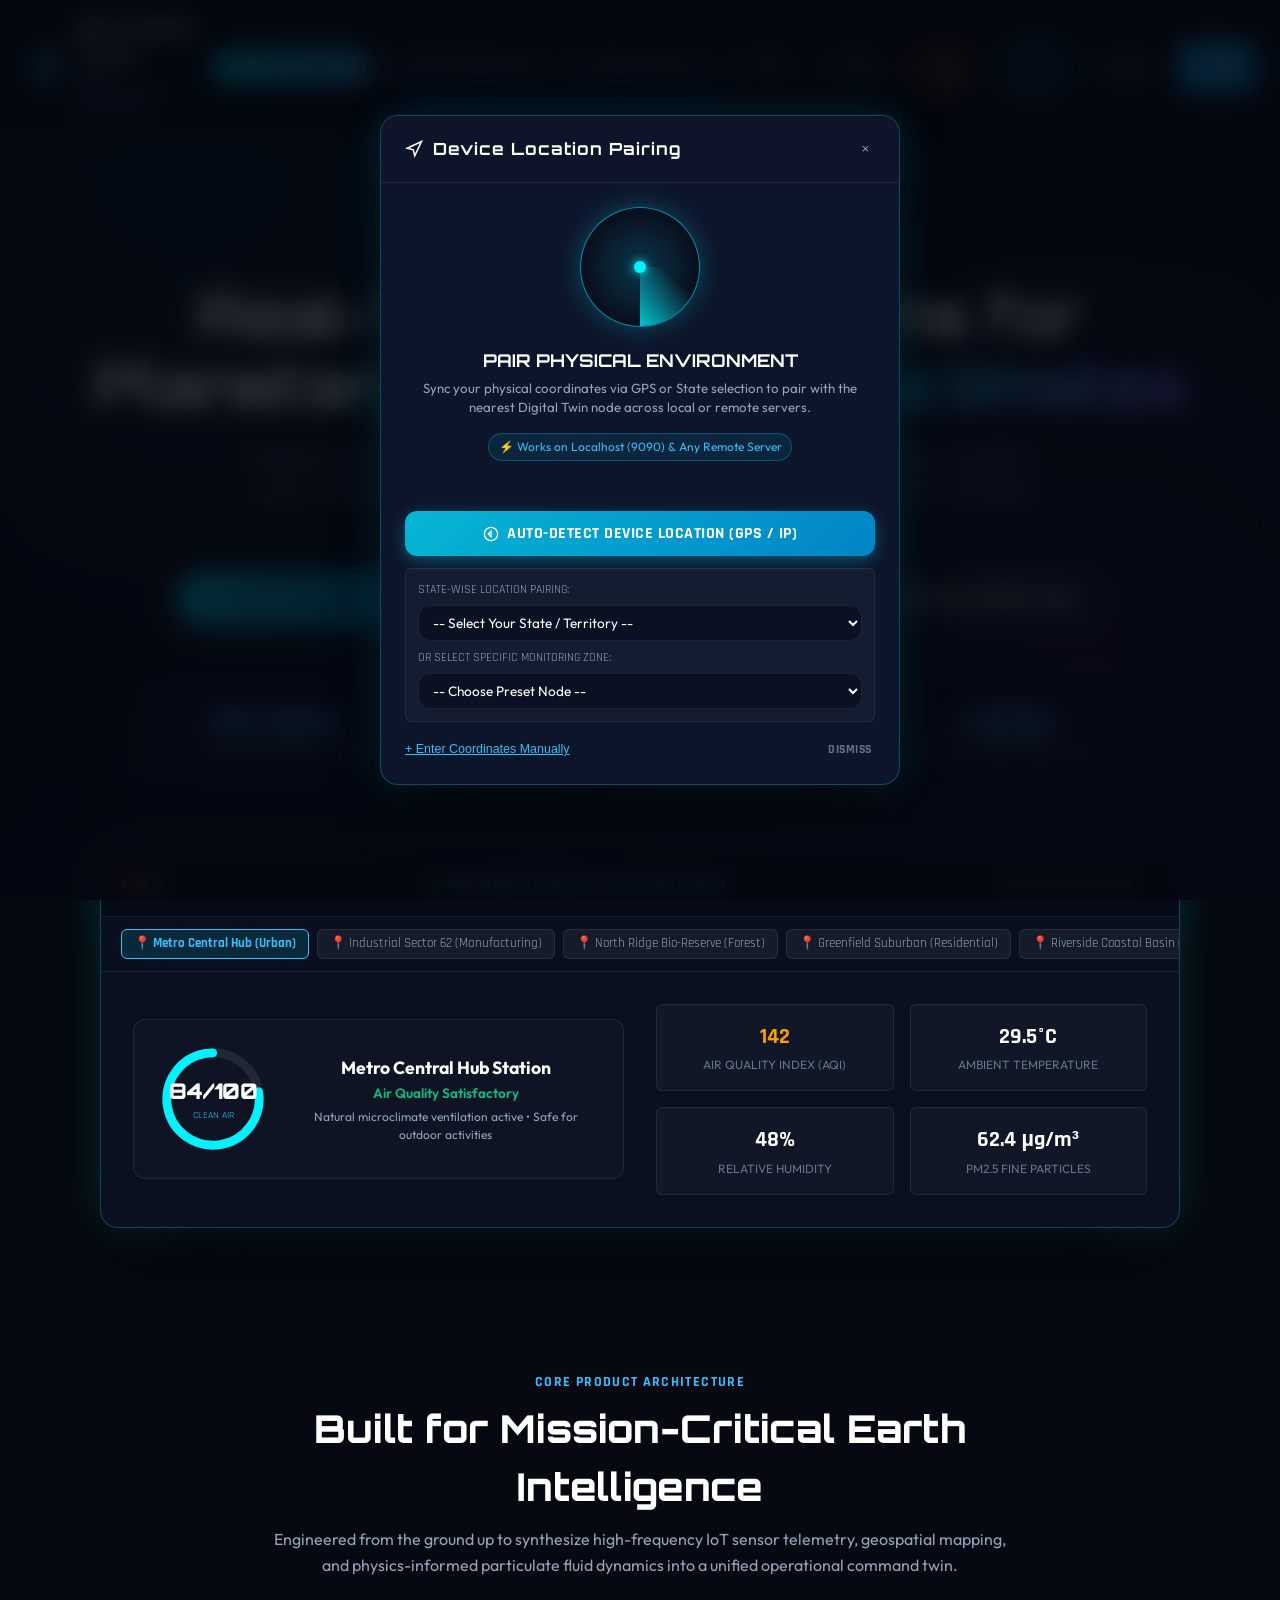
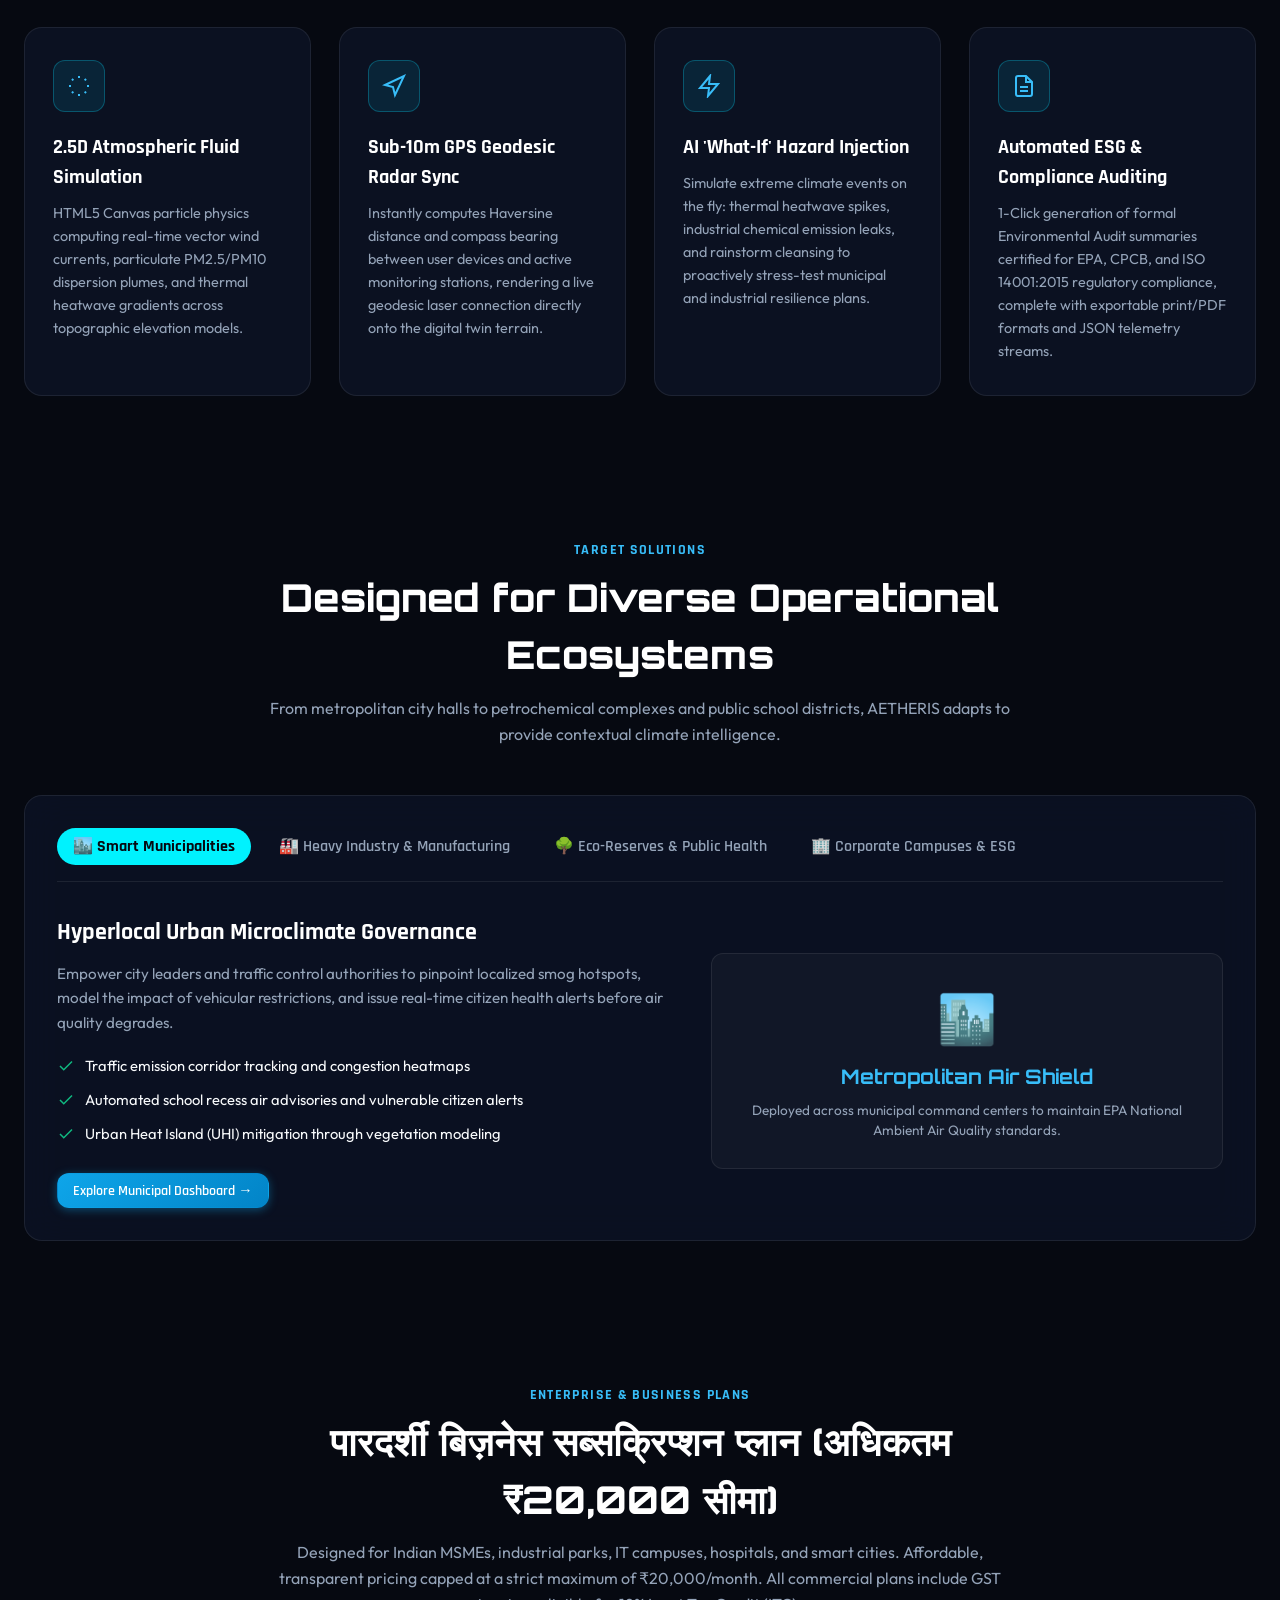
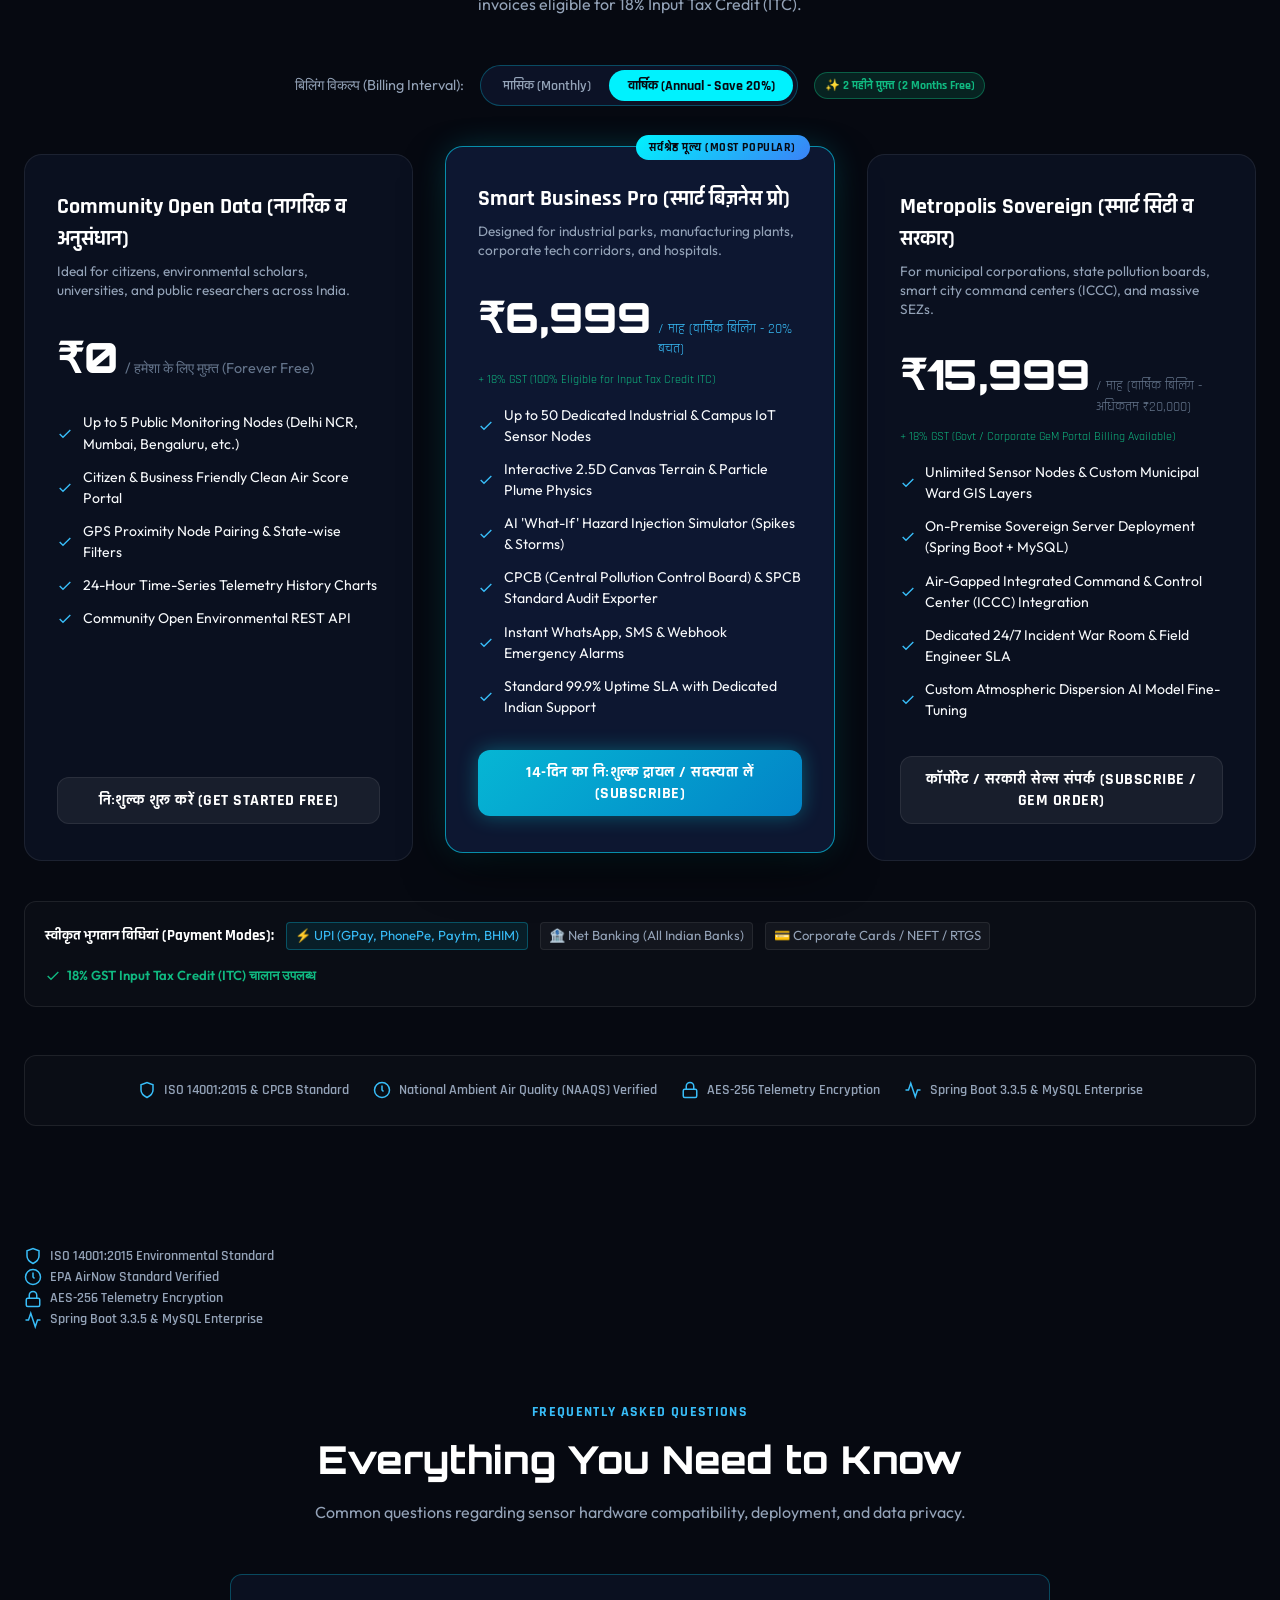
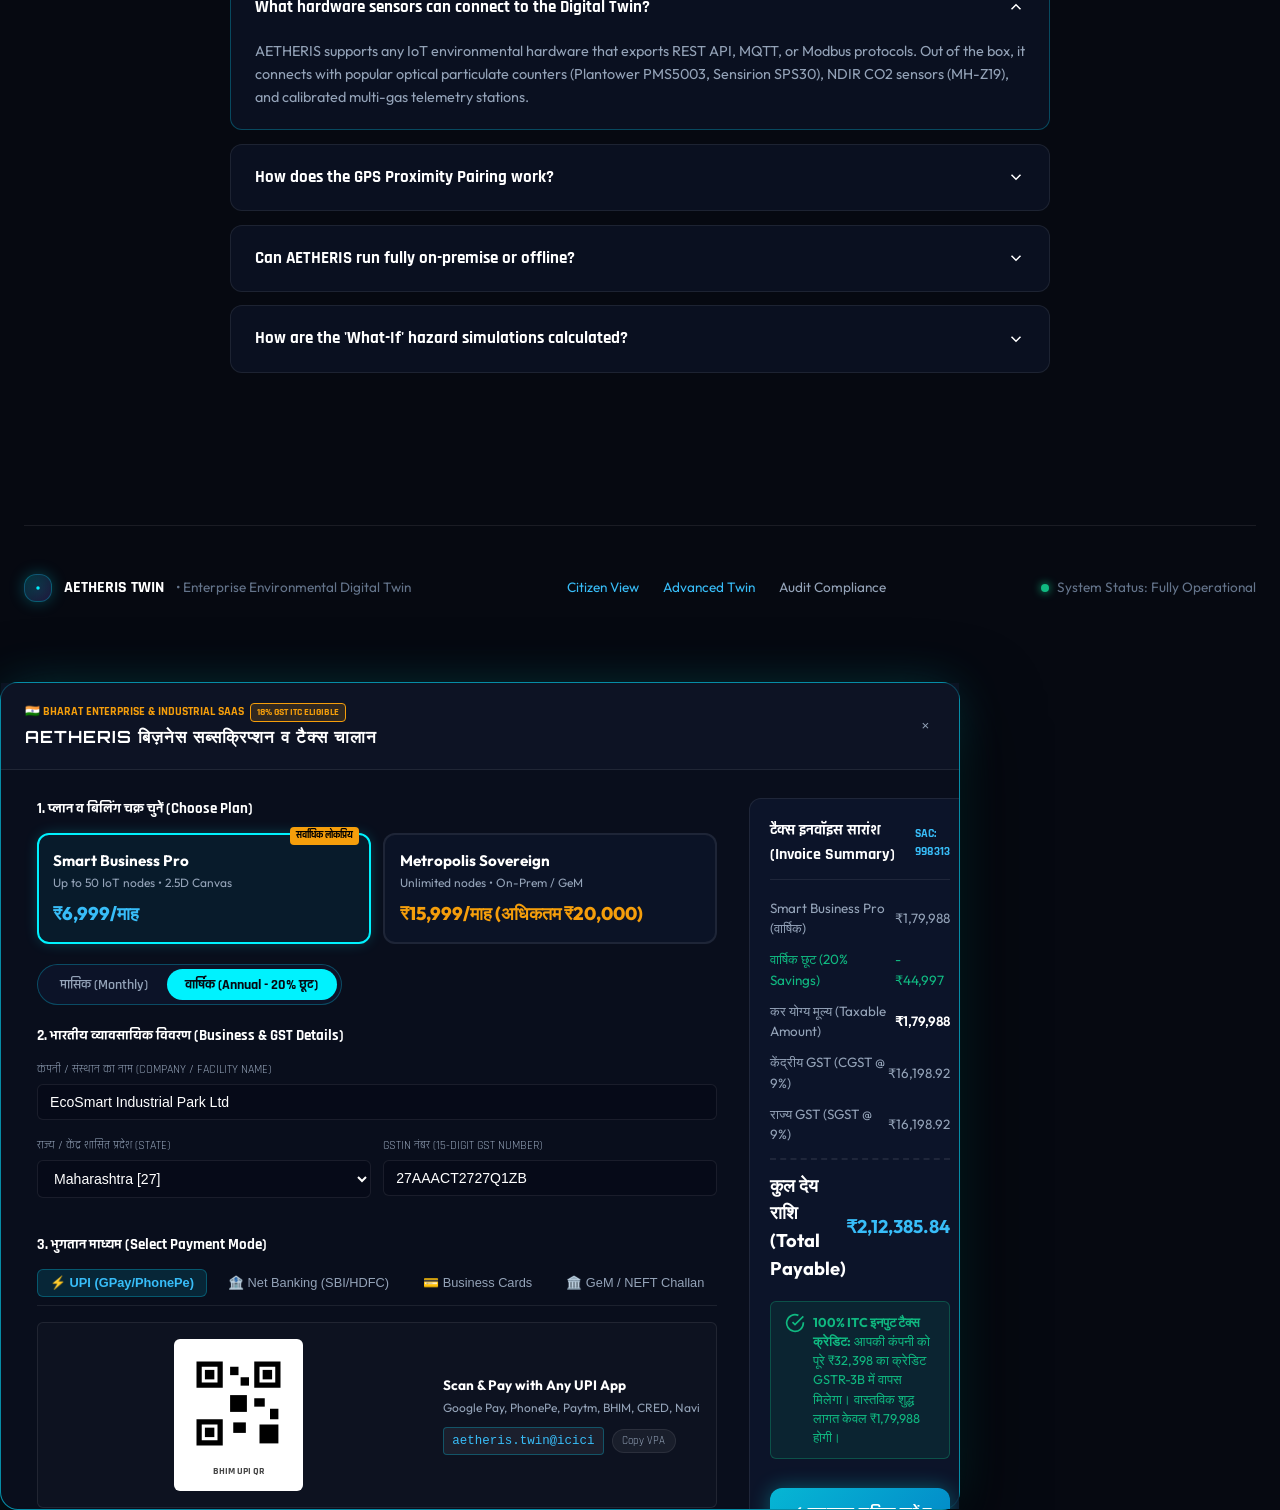
==== backend/src/main/resources/static/index.html @ 17997ce3 "Added Garv's project contributions" ====
<!DOCTYPE html>
<html lang="en">
<head>
  <meta charset="UTF-8">
  <meta name="viewport" content="width=device-width, initial-scale=1.0">
  <title>AETHERIS - Enterprise Digital Twin & Environmental Intelligence Platform</title>
  <meta name="description" content="Next-generation SaaS Digital Environment Twin System: Real-time 2.5D atmospheric simulation, citizen-friendly health intelligence, GPS IoT pairing, and ESG compliance.">
  
  <!-- CSS Stylesheet -->
  <link rel="stylesheet" href="css/style.css">
  
  <!-- Favicon / Vector Icon -->
  <link rel="icon" type="image/svg+xml" href="data:image/svg+xml,<svg xmlns='http://www.w3.org/2000/svg' viewBox='0 0 24 24' fill='%2300f2fe'><circle cx='12' cy='12' r='9'/></svg>">
</head>
<body>

  <!-- ==========================================================
       TOP APP HEADER & UNIVERSAL PRODUCT NAVIGATION BAR
       ========================================================== -->
  <header class="app-header">
    <div class="brand-section">
      <div class="brand-logo-ring">
        <svg viewBox="0 0 24 24">
          <circle cx="12" cy="12" r="3"></circle>
          <path d="M19.07 4.93a10 10 0 0 1 0 14.14M4.93 4.93a10 10 0 0 0 0 14.14"></path>
          <path d="M15.54 8.46a5 5 0 0 1 0 7.08M8.46 8.46a5 5 0 0 0 0 7.08"></path>
        </svg>
      </div>
      <div class="brand-title">
        AETHERIS TWIN
        <span class="sub">EARTH INTELLIGENCE PLATFORM</span>
      </div>
    </div>

    <!-- Product View Switcher Navigation Bar -->
    <nav class="view-switcher-bar" id="viewSwitcherNav">
      <button class="view-switcher-btn active" data-view-target="landing" title="SaaS Product Showcase & Platform Capabilities">
        <svg width="15" height="15" viewBox="0 0 24 24" fill="none" stroke="currentColor" stroke-width="2">
          <circle cx="12" cy="12" r="10"></circle>
          <line x1="2" y1="12" x2="22" y2="12"></line>
          <path d="M12 2a15.3 15.3 0 0 1 4 10 15.3 15.3 0 0 1-4 10 15.3 15.3 0 0 1-4-10 15.3 15.3 0 0 1 4-10z"></path>
        </svg>
        <span>Product Showcase</span>
      </button>

      <button class="view-switcher-btn" data-view-target="citizen" title="Streamlined Citizen & Business Friendly Dashboard">
        <svg width="15" height="15" viewBox="0 0 24 24" fill="none" stroke="currentColor" stroke-width="2">
          <path d="M11 20A7 7 0 0 1 9.8 6.1C15.5 5 17 4.48 19 2c1 2 2 4.18 2 8 0 5.5-4.78 10-10 10Z"></path>
          <path d="M2 21c0-3 1.85-5.36 5.08-6C9.5 14.52 12 13 13 12"></path>
        </svg>
        <span>Citizen & Business View</span>
      </button>

      <button class="view-switcher-btn" data-view-target="advanced" title="Advanced 2.5D Digital Twin Physics Simulation Core">
        <svg width="15" height="15" viewBox="0 0 24 24" fill="none" stroke="currentColor" stroke-width="2">
          <polygon points="13 2 3 14 12 14 11 22 21 10 12 10 13 2"></polygon>
        </svg>
        <span>Advanced Twin Core</span>
      </button>
    </nav>

    <!-- Header Actions (Tour, Report, Location Pairing, Server & Auth) -->
    <div class="header-actions">
      <!-- Guided Tour Button -->
      <button class="server-status-pill" id="btnHeaderTour" title="Take an interactive guided walkthrough of the product">
        <svg width="14" height="14" viewBox="0 0 24 24" fill="none" stroke="currentColor" stroke-width="2">
          <circle cx="12" cy="12" r="10"></circle>
          <polygon points="16.24 7.76 14.12 14.12 7.76 16.24 9.88 9.88 16.24 7.76"></polygon>
        </svg>
        <span>Guided Tour</span>
      </button>

      <!-- Executive Audit Report Generator Button -->
      <button class="server-status-pill" id="btnHeaderReport" title="Generate Executive Environmental Summary Audit Report (Print / PDF)">
        <svg width="14" height="14" viewBox="0 0 24 24" fill="none" stroke="currentColor" stroke-width="2">
          <path d="M14 2H6a2 2 0 0 0-2 2v16a2 2 0 0 0 2 2h12a2 2 0 0 0 2-2V8z"></path>
          <polyline points="14 2 14 8 20 8"></polyline>
          <line x1="16" y1="13" x2="8" y2="13"></line>
          <line x1="16" y1="17" x2="8" y2="17"></line>
          <polyline points="10 9 9 9 8 9"></polyline>
        </svg>
        <span>Export Audit</span>
      </button>

      <!-- Indian Business Subscription Button -->
      <button class="server-status-pill" id="btnHeaderSubscription" title="बिज़नेस सब्सक्रिप्शन प्लान व GST चालान (INR Pricing & Plans)" style="border-color:rgba(245,158,11,0.5); color:#fef08a; background:rgba(245,158,11,0.1);">
        <svg width="14" height="14" viewBox="0 0 24 24" fill="none" stroke="currentColor" stroke-width="2">
          <path d="M12 2v20M17 5H9.5a3.5 3.5 0 0 0 0 7h5a3.5 3.5 0 0 1 0 7H6"></path>
        </svg>
        <span>₹ बिज़नेस प्लान्स</span>
      </button>

      <!-- Location Pairing Badge -->
      <div class="location-badge" id="locationBadge" title="Click to open Location Pairing Radar">
        <svg width="14" height="14" viewBox="0 0 24 24" fill="none" stroke="currentColor" stroke-width="2">
          <polygon points="3 11 22 2 13 21 11 13 3 11"></polygon>
        </svg>
        <span id="headerLocationLabel">Pair Location (GPS)</span>
      </div>

      <!-- Server Connection Tag -->
      <div class="server-status-pill" id="btnServerConfig" title="Backend Server: Spring Boot REST API / Dynamic Simulation">
        <span class="pulse-indicator"></span>
        <span id="headerServerLabel">Local (9090)</span>
      </div>

      <!-- User Profile Display Badge -->
      <div id="headerUserDisplay" style="display:none;"></div>

      <!-- Auth Sign In / Logout Button -->
      <button class="btn-header primary" id="btnHeaderAuth">
        <svg width="14" height="14" viewBox="0 0 24 24" fill="none" stroke="currentColor" stroke-width="2">
          <path d="M20 21v-2a4 4 0 0 0-4-4H8a4 4 0 0 0-4 4v2"></path>
          <circle cx="12" cy="7" r="4"></circle>
        </svg>
        <span>Sign In</span>
      </button>
    </div>
  </header>


  <!-- ==========================================================
       VIEW 1: SAAS PRODUCT SHOWCASE & LANDING PAGE
       ========================================================== -->
  <section class="landing-page-container" id="viewProductLanding">
    
    <!-- Hero Section -->
    <div class="hero-section">
      <div class="hero-badge">
        <span class="pulse-indicator"></span>
        <span>AETHERIS 3.0 • NEXT-GEN EARTH INTELLIGENCE PLATFORM</span>
      </div>

      <h1 class="hero-title">
        Real-Time Digital Twins for <br>
        <span class="gradient-text">Planetary & Urban Microclimates</span>
      </h1>

      <p class="hero-subtitle">
        Bridge physical IoT sensor telemetry with a high-fidelity 2.5D atmospheric fluid simulation engine. 
        Empower municipal authorities, industrial operators, and citizens with actionable predictive climate intelligence.
      </p>

      <!-- Dual Call To Actions -->
      <div class="hero-cta-group">
        <button class="btn-hero primary" id="btnHeroLaunchTwin">
          <svg width="18" height="18" viewBox="0 0 24 24" fill="none" stroke="currentColor" stroke-width="2.5">
            <polygon points="13 2 3 14 12 14 11 22 21 10 12 10 13 2"></polygon>
          </svg>
          Launch Live Digital Twin
        </button>

        <button class="btn-hero secondary" id="btnHeroLaunchCitizen">
          <svg width="18" height="18" viewBox="0 0 24 24" fill="none" stroke="currentColor" stroke-width="2.5">
            <path d="M11 20A7 7 0 0 1 9.8 6.1C15.5 5 17 4.48 19 2c1 2 2 4.18 2 8 0 5.5-4.78 10-10 10Z"></path>
            <path d="M2 21c0-3 1.85-5.36 5.08-6C9.5 14.52 12 13 13 12"></path>
          </svg>
          Open Citizen-Friendly Portal
        </button>

        <button class="btn-hero outline" id="btnHeroTour">
          <svg width="18" height="18" viewBox="0 0 24 24" fill="none" stroke="currentColor" stroke-width="2">
            <circle cx="12" cy="12" r="10"></circle>
            <polygon points="16.24 7.76 14.12 14.12 7.76 16.24 9.88 9.88 16.24 7.76"></polygon>
          </svg>
          Interactive Product Walkthrough
        </button>
      </div>

      <!-- Trust Metrics Ribbon -->
      <div class="hero-metrics-ribbon">
        <div class="ribbon-item">
          <div class="ribbon-val">99.98%</div>
          <div class="ribbon-lbl">Sensor Telemetry Precision</div>
        </div>
        <div class="ribbon-item">
          <div class="ribbon-val">&lt; 10m</div>
          <div class="ribbon-lbl">Geospatial Proximity Sync</div>
        </div>
        <div class="ribbon-item">
          <div class="ribbon-val">500+</div>
          <div class="ribbon-lbl">Active Digital Twin Nodes</div>
        </div>
        <div class="ribbon-item">
          <div class="ribbon-val">&lt; 0.5s</div>
          <div class="ribbon-lbl">Dynamic Hazard Simulation</div>
        </div>
      </div>

      <!-- Interactive Mini-Twin Preview Sandbox -->
      <div class="hero-preview-wrapper">
        <div class="preview-bar-top">
          <div class="preview-dots-group">
            <span class="preview-dot-pill" style="background:#ef4444;"></span>
            <span class="preview-dot-pill" style="background:#f59e0b;"></span>
            <span class="preview-dot-pill" style="background:#10b981;"></span>
          </div>
          <div style="font-family:var(--font-tech); font-weight:700; font-size:0.85rem; color:var(--cyan-bright); display:flex; align-items:center; gap:0.5rem;">
            <span class="pulse-indicator"></span>
            LIVE TELEMETRY PREVIEW • ACTIVE TWIN STREAM
          </div>
          <button class="btn-full" onclick="window.TwinApp.productSuite.applyView('advanced', true)" style="background:transparent; border:none; color:var(--text-muted); font-size:0.75rem; cursor:pointer; width:auto;">
            View Full 2.5D Canvas →
          </button>
        </div>

        <!-- Node Switcher Bar inside Preview -->
        <div class="preview-nodes-bar">
          <button class="preview-node-btn active" data-station-id="NODE-METRO-01">📍 Metro Central Hub (Urban)</button>
          <button class="preview-node-btn" data-station-id="NODE-INDUS-02">📍 Industrial Sector 62 (Manufacturing)</button>
          <button class="preview-node-btn" data-station-id="NODE-FOREST-03">📍 North Ridge Bio-Reserve (Forest)</button>
          <button class="preview-node-btn" data-station-id="NODE-VALLEY-04">📍 Greenfield Suburban (Residential)</button>
          <button class="preview-node-btn" data-station-id="NODE-COAST-05">📍 Riverside Coastal Basin (Wetlands)</button>
        </div>

        <!-- Preview Body -->
        <div class="preview-body-grid">
          <div class="preview-left-dial">
            <div class="preview-circle-wrap">
              <svg width="110" height="110" viewBox="0 0 100 100">
                <circle cx="50" cy="50" r="42" stroke="rgba(255,255,255,0.08)" stroke-width="8" fill="none"/>
                <circle cx="50" cy="50" r="42" stroke="var(--cyan-primary)" stroke-width="8" stroke-dasharray="264" stroke-dashoffset="60" stroke-linecap="round" fill="none"/>
              </svg>
              <div class="preview-score-inner">
                <span style="font-family:var(--font-display); font-size:1.35rem; font-weight:900; color:#fff;" id="previewCleanScore">84/100</span>
                <span style="font-size:0.65rem; color:var(--cyan-bright); font-family:var(--font-tech); text-transform:uppercase;">CLEAN AIR</span>
              </div>
            </div>
            <div>
              <div style="font-size:1.1rem; font-weight:700; color:#fff;" id="previewStationName">Metro Central Hub Station</div>
              <div style="font-size:0.85rem; color:var(--emerald); font-weight:600; margin-top:2px;" id="previewStationStatus">Air Quality Satisfactory</div>
              <div style="font-size:0.75rem; color:var(--text-muted); margin-top:4px;">Natural microclimate ventilation active • Safe for outdoor activities</div>
            </div>
          </div>

          <div class="preview-stats-grid">
            <div class="preview-stat-card">
              <div class="preview-stat-val" id="previewStationAqi" style="color:var(--amber);">142</div>
              <div class="preview-stat-lbl">Air Quality Index (AQI)</div>
            </div>
            <div class="preview-stat-card">
              <div class="preview-stat-val" id="previewStationTemp">29.5°C</div>
              <div class="preview-stat-lbl">Ambient Temperature</div>
            </div>
            <div class="preview-stat-card">
              <div class="preview-stat-val" id="previewStationHum">48%</div>
              <div class="preview-stat-lbl">Relative Humidity</div>
            </div>
            <div class="preview-stat-card">
              <div class="preview-stat-val" id="previewStationPm">62.4 µg/m³</div>
              <div class="preview-stat-lbl">PM2.5 Fine Particles</div>
            </div>
          </div>
        </div>
      </div>
    </div>

    <!-- Feature Pillars Section -->
    <div class="section-wrapper">
      <div class="section-header">
        <span class="section-tag">Core Product Architecture</span>
        <h2 class="section-title">Built for Mission-Critical Earth Intelligence</h2>
        <p class="section-subtitle">
          Engineered from the ground up to synthesize high-frequency IoT sensor telemetry, geospatial mapping, 
          and physics-informed particulate fluid dynamics into a unified operational command twin.
        </p>
      </div>

      <div class="features-grid">
        <div class="feature-card">
          <div class="feature-icon-box">
            <svg width="24" height="24" viewBox="0 0 24 24" fill="none" stroke="currentColor" stroke-width="2">
              <path d="M12 2v2M12 20v2M4.93 4.93l1.41 1.41M17.66 17.66l1.41 1.41M2 12h2M20 12h2M6.34 17.66l-1.41 1.41M19.07 4.93l-1.41 1.41"></path>
            </svg>
          </div>
          <h3 class="feature-card-title">2.5D Atmospheric Fluid Simulation</h3>
          <p class="feature-card-desc">
            HTML5 Canvas particle physics computing real-time vector wind currents, particulate PM2.5/PM10 dispersion plumes, and thermal heatwave gradients across topographic elevation models.
          </p>
        </div>

        <div class="feature-card">
          <div class="feature-icon-box">
            <svg width="24" height="24" viewBox="0 0 24 24" fill="none" stroke="currentColor" stroke-width="2">
              <polygon points="3 11 22 2 13 21 11 13 3 11"></polygon>
            </svg>
          </div>
          <h3 class="feature-card-title">Sub-10m GPS Geodesic Radar Sync</h3>
          <p class="feature-card-desc">
            Instantly computes Haversine distance and compass bearing between user devices and active monitoring stations, rendering a live geodesic laser connection directly onto the digital twin terrain.
          </p>
        </div>

        <div class="feature-card">
          <div class="feature-icon-box">
            <svg width="24" height="24" viewBox="0 0 24 24" fill="none" stroke="currentColor" stroke-width="2">
              <polygon points="13 2 3 14 12 14 11 22 21 10 12 10 13 2"></polygon>
            </svg>
          </div>
          <h3 class="feature-card-title">AI 'What-If' Hazard Injection</h3>
          <p class="feature-card-desc">
            Simulate extreme climate events on the fly: thermal heatwave spikes, industrial chemical emission leaks, and rainstorm cleansing to proactively stress-test municipal and industrial resilience plans.
          </p>
        </div>

        <div class="feature-card">
          <div class="feature-icon-box">
            <svg width="24" height="24" viewBox="0 0 24 24" fill="none" stroke="currentColor" stroke-width="2">
              <path d="M14 2H6a2 2 0 0 0-2 2v16a2 2 0 0 0 2 2h12a2 2 0 0 0 2-2V8z"></path>
              <polyline points="14 2 14 8 20 8"></polyline>
              <line x1="16" y1="13" x2="8" y2="13"></line>
              <line x1="16" y1="17" x2="8" y2="17"></line>
            </svg>
          </div>
          <h3 class="feature-card-title">Automated ESG & Compliance Auditing</h3>
          <p class="feature-card-desc">
            1-Click generation of formal Environmental Audit summaries certified for EPA, CPCB, and ISO 14001:2015 regulatory compliance, complete with exportable print/PDF formats and JSON telemetry streams.
          </p>
        </div>
      </div>
    </div>

    <!-- Industry Use Cases Tabs Section -->
    <div class="section-wrapper">
      <div class="section-header">
        <span class="section-tag">Target Solutions</span>
        <h2 class="section-title">Designed for Diverse Operational Ecosystems</h2>
        <p class="section-subtitle">
          From metropolitan city halls to petrochemical complexes and public school districts, AETHERIS adapts to provide contextual climate intelligence.
        </p>
      </div>

      <div class="use-cases-card">
        <div class="use-case-tabs">
          <button class="use-case-tab active" data-case="municipal">🏙️ Smart Municipalities</button>
          <button class="use-case-tab" data-case="industry">🏭 Heavy Industry & Manufacturing</button>
          <button class="use-case-tab" data-case="health">🌳 Eco-Reserves & Public Health</button>
          <button class="use-case-tab" data-case="realestate">🏢 Corporate Campuses & ESG</button>
        </div>

        <!-- Municipal Content -->
        <div class="use-case-content active" data-case-content="municipal">
          <div>
            <h3 style="font-family:var(--font-tech); font-size:1.5rem; font-weight:700; color:#fff; margin-bottom:0.75rem;">
              Hyperlocal Urban Microclimate Governance
            </h3>
            <p style="color:var(--text-muted); line-height:1.6; font-size:0.95rem;">
              Empower city leaders and traffic control authorities to pinpoint localized smog hotspots, model the impact of vehicular restrictions, and issue real-time citizen health alerts before air quality degrades.
            </p>
            <ul class="use-case-list">
              <li>
                <svg width="18" height="18" viewBox="0 0 24 24" fill="none" stroke-width="2"><polyline points="20 6 9 17 4 12"></polyline></svg>
                Traffic emission corridor tracking and congestion heatmaps
              </li>
              <li>
                <svg width="18" height="18" viewBox="0 0 24 24" fill="none" stroke-width="2"><polyline points="20 6 9 17 4 12"></polyline></svg>
                Automated school recess air advisories and vulnerable citizen alerts
              </li>
              <li>
                <svg width="18" height="18" viewBox="0 0 24 24" fill="none" stroke-width="2"><polyline points="20 6 9 17 4 12"></polyline></svg>
                Urban Heat Island (UHI) mitigation through vegetation modeling
              </li>
            </ul>
            <button class="btn-header primary" onclick="window.TwinApp.productSuite.applyView('citizen', true)">
              Explore Municipal Dashboard →
            </button>
          </div>
          <div style="background:rgba(255,255,255,0.03); border:1px solid var(--border-subtle); border-radius:var(--radius-md); padding:1.75rem; text-align:center;">
            <div style="font-size:3rem; margin-bottom:0.5rem;">🏙️</div>
            <div style="font-family:var(--font-display); font-size:1.25rem; font-weight:700; color:var(--cyan-bright);">Metropolitan Air Shield</div>
            <div style="font-size:0.85rem; color:var(--text-muted); margin-top:0.5rem;">
              Deployed across municipal command centers to maintain EPA National Ambient Air Quality standards.
            </div>
          </div>
        </div>

        <!-- Industry Content -->
        <div class="use-case-content" data-case-content="industry">
          <div>
            <h3 style="font-family:var(--font-tech); font-size:1.5rem; font-weight:700; color:#fff; margin-bottom:0.75rem;">
              Perimeter Emissions & Industrial Scrubbing Automation
            </h3>
            <p style="color:var(--text-muted); line-height:1.6; font-size:0.95rem;">
              Continuous boundary line monitoring for chemical plants, refineries, and manufacturing hubs. Automatically trigger electrostatic scrubbers when particulate or CO2 concentrations exceed permissible limits.
            </p>
            <ul class="use-case-list">
              <li>
                <svg width="18" height="18" viewBox="0 0 24 24" fill="none" stroke-width="2"><polyline points="20 6 9 17 4 12"></polyline></svg>
                Point-source stack and perimeter fence-line gas detection
              </li>
              <li>
                <svg width="18" height="18" viewBox="0 0 24 24" fill="none" stroke-width="2"><polyline points="20 6 9 17 4 12"></polyline></svg>
                Automated ISO 14001 compliance logging with zero manual paper audit
              </li>
              <li>
                <svg width="18" height="18" viewBox="0 0 24 24" fill="none" stroke-width="2"><polyline points="20 6 9 17 4 12"></polyline></svg>
                Instant emergency threshold alarms dispatched via webhooks & SMS
              </li>
            </ul>
            <button class="btn-header primary" onclick="window.TwinApp.productSuite.applyView('advanced', true)">
              Explore Industrial Digital Twin →
            </button>
          </div>
          <div style="background:rgba(255,255,255,0.03); border:1px solid var(--border-subtle); border-radius:var(--radius-md); padding:1.75rem; text-align:center;">
            <div style="font-size:3rem; margin-bottom:0.5rem;">🏭</div>
            <div style="font-family:var(--font-display); font-size:1.25rem; font-weight:700; color:var(--amber);">Industrial Emission Guard</div>
            <div style="font-size:0.85rem; color:var(--text-muted); margin-top:0.5rem;">
              Continuous automated fence-line particulate tracking with predictive plume dispersion.
            </div>
          </div>
        </div>

        <!-- Health / Eco Content -->
        <div class="use-case-content" data-case-content="health">
          <div>
            <h3 style="font-family:var(--font-tech); font-size:1.5rem; font-weight:700; color:#fff; margin-bottom:0.75rem;">
              Botanical Bio-Reserves & Ecological Conservation
            </h3>
            <p style="color:var(--text-muted); line-height:1.6; font-size:0.95rem;">
              Protect biodiversity corridors, sensitive botanical gardens, and nature reserves from industrial particulate drift, localized soil dryness, and wildfire smoke accumulation.
            </p>
            <ul class="use-case-list">
              <li>
                <svg width="18" height="18" viewBox="0 0 24 24" fill="none" stroke-width="2"><polyline points="20 6 9 17 4 12"></polyline></svg>
                Forest canopy microclimate temperature and humidity saturation curves
              </li>
              <li>
                <svg width="18" height="18" viewBox="0 0 24 24" fill="none" stroke-width="2"><polyline points="20 6 9 17 4 12"></polyline></svg>
                Wildfire smoke trajectory modeling and particulate early-warning
              </li>
              <li>
                <svg width="18" height="18" viewBox="0 0 24 24" fill="none" stroke-width="2"><polyline points="20 6 9 17 4 12"></polyline></svg>
                Public visitor comfort and clean air index dissemination
              </li>
            </ul>
            <button class="btn-header primary" onclick="window.TwinApp.productSuite.applyView('citizen', true)">
              View Botanical Reserve Portal →
            </button>
          </div>
          <div style="background:rgba(255,255,255,0.03); border:1px solid var(--border-subtle); border-radius:var(--radius-md); padding:1.75rem; text-align:center;">
            <div style="font-size:3rem; margin-bottom:0.5rem;">🌳</div>
            <div style="font-family:var(--font-display); font-size:1.25rem; font-weight:700; color:var(--emerald);">Bio-Reserve Biosphere</div>
            <div style="font-size:0.85rem; color:var(--text-muted); margin-top:0.5rem;">
              Preserving flora and fauna microclimates through continuous canopy telemetry.
            </div>
          </div>
        </div>

        <!-- Real Estate Content -->
        <div class="use-case-content" data-case-content="realestate">
          <div>
            <h3 style="font-family:var(--font-tech); font-size:1.5rem; font-weight:700; color:#fff; margin-bottom:0.75rem;">
              Smart Corporate Campuses & Real Estate ESG
            </h3>
            <p style="color:var(--text-muted); line-height:1.6; font-size:0.95rem;">
              Synchronize indoor building management systems (BMS) with outdoor ambient conditions. Save up to 23% in HVAC energy consumption with dynamic free-cooling economizer mode.
            </p>
            <ul class="use-case-list">
              <li>
                <svg width="18" height="18" viewBox="0 0 24 24" fill="none" stroke-width="2"><polyline points="20 6 9 17 4 12"></polyline></svg>
                Smart economizer synchronization: open air intake during optimal outdoor periods
              </li>
              <li>
                <svg width="18" height="18" viewBox="0 0 24 24" fill="none" stroke-width="2"><polyline points="20 6 9 17 4 12"></polyline></svg>
                LEED and WELL building standard telemetry verification and tenant displays
              </li>
              <li>
                <svg width="18" height="18" viewBox="0 0 24 24" fill="none" stroke-width="2"><polyline points="20 6 9 17 4 12"></polyline></svg>
                Tenant wellness scoreboards in office lobbies and digital signage
              </li>
            </ul>
            <button class="btn-header primary" onclick="window.TwinApp.productSuite.applyView('citizen', true)">
              Explore Corporate Campus View →
            </button>
          </div>
          <div style="background:rgba(255,255,255,0.03); border:1px solid var(--border-subtle); border-radius:var(--radius-md); padding:1.75rem; text-align:center;">
            <div style="font-size:3rem; margin-bottom:0.5rem;">🏢</div>
            <div style="font-family:var(--font-display); font-size:1.25rem; font-weight:700; color:var(--violet);">Campus Eco-Efficiency</div>
            <div style="font-size:0.85rem; color:var(--text-muted); margin-top:0.5rem;">
              Dynamic HVAC economizer integration and WELL standard environmental compliance.
            </div>
          </div>
        </div>
      </div>
    </div>

    <!-- SaaS Pricing Plans Section (Indian Currency / INR) -->
    <div class="section-wrapper">
      <div class="section-header">
        <span class="section-tag">Enterprise & Business Plans</span>
        <h2 class="section-title">पारदर्शी बिज़नेस सब्सक्रिप्शन प्लान (अधिकतम ₹20,000 सीमा)</h2>
        <p class="section-subtitle">
          Designed for Indian MSMEs, industrial parks, IT campuses, hospitals, and smart cities. 
          Affordable, transparent pricing capped at a strict maximum of ₹20,000/month. All commercial plans include GST invoices eligible for 18% Input Tax Credit (ITC).
        </p>
      </div>

      <!-- Billing Toggle Switch -->
      <div class="billing-toggle-wrapper">
        <span style="font-size:0.9rem; color:var(--text-muted);">बिलिंग विकल्प (Billing Interval):</span>
        <div class="billing-switch">
          <button class="billing-switch-btn" id="btnBillingMonthly">मासिक (Monthly)</button>
          <button class="billing-switch-btn active" id="btnBillingAnnual">वार्षिक (Annual - Save 20%)</button>
        </div>
        <span class="discount-pill">✨ 2 महीने मुफ़्त (2 Months Free)</span>
      </div>

      <div class="pricing-grid">
        <!-- Community Tier -->
        <div class="pricing-card">
          <div class="pricing-tier-name">Community Open Data (नागरिक व अनुसंधान)</div>
          <div class="pricing-tier-desc">Ideal for citizens, environmental scholars, universities, and public researchers across India.</div>
          <div class="pricing-price-box">
            <span class="pricing-price-num">₹0</span>
            <span style="color:var(--text-dim); font-size:0.9rem;">/ हमेशा के लिए मुफ़्त (Forever Free)</span>
          </div>
          <ul class="pricing-features-list">
            <li>
              <svg width="16" height="16" viewBox="0 0 24 24" fill="none" stroke-width="2"><polyline points="20 6 9 17 4 12"></polyline></svg>
              Up to 5 Public Monitoring Nodes (Delhi NCR, Mumbai, Bengaluru, etc.)
            </li>
            <li>
              <svg width="16" height="16" viewBox="0 0 24 24" fill="none" stroke-width="2"><polyline points="20 6 9 17 4 12"></polyline></svg>
              Citizen & Business Friendly Clean Air Score Portal
            </li>
            <li>
              <svg width="16" height="16" viewBox="0 0 24 24" fill="none" stroke-width="2"><polyline points="20 6 9 17 4 12"></polyline></svg>
              GPS Proximity Node Pairing & State-wise Filters
            </li>
            <li>
              <svg width="16" height="16" viewBox="0 0 24 24" fill="none" stroke-width="2"><polyline points="20 6 9 17 4 12"></polyline></svg>
              24-Hour Time-Series Telemetry History Charts
            </li>
            <li>
              <svg width="16" height="16" viewBox="0 0 24 24" fill="none" stroke-width="2"><polyline points="20 6 9 17 4 12"></polyline></svg>
              Community Open Environmental REST API
            </li>
          </ul>
          <button class="btn-full" onclick="window.TwinApp.productSuite.applyView('citizen', true)" style="background:rgba(255,255,255,0.06); border:1px solid var(--border-subtle); color:#fff;">
            निःशुल्क शुरू करें (Get Started Free)
          </button>
        </div>

        <!-- Enterprise Pro (Featured) -->
        <div class="pricing-card featured">
          <span class="pricing-badge-popular">सर्वश्रेष्ठ मूल्य (MOST POPULAR)</span>
          <div class="pricing-tier-name">Smart Business Pro (स्मार्ट बिज़नेस प्रो)</div>
          <div class="pricing-tier-desc">Designed for industrial parks, manufacturing plants, corporate tech corridors, and hospitals.</div>
          <div class="pricing-price-box">
            <span class="pricing-price-num" id="priceProVal">₹6,999</span>
            <span class="price-cycle-label" style="color:var(--cyan-bright); font-size:0.85rem; font-family:var(--font-tech);">/ माह (वार्षिक बिलिंग - 20% बचत)</span>
          </div>
          <div style="font-size:0.75rem; color:var(--emerald); margin-top:-0.8rem; margin-bottom:1rem; font-family:var(--font-tech);">
            + 18% GST (100% Eligible for Input Tax Credit ITC)
          </div>
          <ul class="pricing-features-list">
            <li>
              <svg width="16" height="16" viewBox="0 0 24 24" fill="none" stroke-width="2"><polyline points="20 6 9 17 4 12"></polyline></svg>
              Up to 50 Dedicated Industrial & Campus IoT Sensor Nodes
            </li>
            <li>
              <svg width="16" height="16" viewBox="0 0 24 24" fill="none" stroke-width="2"><polyline points="20 6 9 17 4 12"></polyline></svg>
              Interactive 2.5D Canvas Terrain & Particle Plume Physics
            </li>
            <li>
              <svg width="16" height="16" viewBox="0 0 24 24" fill="none" stroke-width="2"><polyline points="20 6 9 17 4 12"></polyline></svg>
              AI 'What-If' Hazard Injection Simulator (Spikes & Storms)
            </li>
            <li>
              <svg width="16" height="16" viewBox="0 0 24 24" fill="none" stroke-width="2"><polyline points="20 6 9 17 4 12"></polyline></svg>
              CPCB (Central Pollution Control Board) & SPCB Standard Audit Exporter
            </li>
            <li>
              <svg width="16" height="16" viewBox="0 0 24 24" fill="none" stroke-width="2"><polyline points="20 6 9 17 4 12"></polyline></svg>
              Instant WhatsApp, SMS & Webhook Emergency Alarms
            </li>
            <li>
              <svg width="16" height="16" viewBox="0 0 24 24" fill="none" stroke-width="2"><polyline points="20 6 9 17 4 12"></polyline></svg>
              Standard 99.9% Uptime SLA with Dedicated Indian Support
            </li>
          </ul>
          <button class="btn-full primary" id="btnSubscribePro" onclick="window.TwinApp.productSuite.openSubscriptionModal('pro')" style="box-shadow:0 0 20px var(--cyan-glow);">
            14-दिन का निःशुल्क ट्रायल / सदस्यता लें (Subscribe)
          </button>
        </div>

        <!-- Metropolis Sovereign Tier -->
        <div class="pricing-card">
          <div class="pricing-tier-name">Metropolis Sovereign (स्मार्ट सिटी व सरकार)</div>
          <div class="pricing-tier-desc">For municipal corporations, state pollution boards, smart city command centers (ICCC), and massive SEZs.</div>
          <div class="pricing-price-box">
            <span class="pricing-price-num" id="priceEnterpriseVal">₹15,999</span>
            <span class="price-cycle-label" style="color:var(--text-dim); font-size:0.85rem; font-family:var(--font-tech);">/ माह (वार्षिक बिलिंग - अधिकतम ₹20,000)</span>
          </div>
          <div style="font-size:0.75rem; color:var(--emerald); margin-top:-0.8rem; margin-bottom:1rem; font-family:var(--font-tech);">
            + 18% GST (Govt / Corporate GeM Portal Billing Available)
          </div>
          <ul class="pricing-features-list">
            <li>
              <svg width="16" height="16" viewBox="0 0 24 24" fill="none" stroke-width="2"><polyline points="20 6 9 17 4 12"></polyline></svg>
              Unlimited Sensor Nodes & Custom Municipal Ward GIS Layers
            </li>
            <li>
              <svg width="16" height="16" viewBox="0 0 24 24" fill="none" stroke-width="2"><polyline points="20 6 9 17 4 12"></polyline></svg>
              On-Premise Sovereign Server Deployment (Spring Boot + MySQL)
            </li>
            <li>
              <svg width="16" height="16" viewBox="0 0 24 24" fill="none" stroke-width="2"><polyline points="20 6 9 17 4 12"></polyline></svg>
              Air-Gapped Integrated Command & Control Center (ICCC) Integration
            </li>
            <li>
              <svg width="16" height="16" viewBox="0 0 24 24" fill="none" stroke-width="2"><polyline points="20 6 9 17 4 12"></polyline></svg>
              Dedicated 24/7 Incident War Room & Field Engineer SLA
            </li>
            <li>
              <svg width="16" height="16" viewBox="0 0 24 24" fill="none" stroke-width="2"><polyline points="20 6 9 17 4 12"></polyline></svg>
              Custom Atmospheric Dispersion AI Model Fine-Tuning
            </li>
          </ul>
          <button class="btn-full" id="btnSubscribeEnterprise" onclick="window.TwinApp.productSuite.openSubscriptionModal('enterprise')" style="background:rgba(255,255,255,0.06); border:1px solid var(--border-subtle); color:#fff;">
            कॉर्पोरेट / सरकारी सेल्स संपर्क (Subscribe / GeM Order)
          </button>
        </div>
      </div>

      <!-- Indian Payment Methods & GST Compliance Strip -->
      <div style="margin:2.5rem 0 1.5rem 0; padding:1.25rem; background:rgba(255,255,255,0.02); border:1px solid var(--border-subtle); border-radius:var(--radius-md); display:flex; justify-content:space-between; align-items:center; flex-wrap:wrap; gap:1rem;">
        <div style="display:flex; align-items:center; gap:0.75rem;">
          <span style="font-family:var(--font-tech); font-weight:700; color:#fff; font-size:0.95rem;">स्वीकृत भुगतान विधियां (Payment Modes):</span>
          <span style="font-size:0.82rem; color:var(--cyan-bright); background:rgba(6,182,212,0.1); border:1px solid var(--border-glow); padding:0.2rem 0.5rem; border-radius:4px;">⚡ UPI (GPay, PhonePe, Paytm, BHIM)</span>
          <span style="font-size:0.82rem; color:var(--text-muted); background:rgba(255,255,255,0.04); border:1px solid var(--border-subtle); padding:0.2rem 0.5rem; border-radius:4px;">🏦 Net Banking (All Indian Banks)</span>
          <span style="font-size:0.82rem; color:var(--text-muted); background:rgba(255,255,255,0.04); border:1px solid var(--border-subtle); padding:0.2rem 0.5rem; border-radius:4px;">💳 Corporate Cards / NEFT / RTGS</span>
        </div>
        <div style="font-size:0.82rem; color:var(--emerald); display:flex; align-items:center; gap:0.4rem; font-weight:600;">
          <svg width="16" height="16" viewBox="0 0 24 24" fill="none" stroke="currentColor" stroke-width="2"><polyline points="20 6 9 17 4 12"></polyline></svg>
          18% GST Input Tax Credit (ITC) चालान उपलब्ध
        </div>
      </div>

      <!-- Enterprise Compliance & Security Strip -->
      <div class="compliance-strip">
        <div class="compliance-badge-item">
          <svg width="18" height="18" viewBox="0 0 24 24" fill="none" stroke-width="2"><path d="M12 22s8-4 8-10V5l-8-3-8 3v7c0 6 8 10 8 10z"></path></svg>
          <span>ISO 14001:2015 & CPCB Standard</span>
        </div>
        <div class="compliance-badge-item">
          <svg width="18" height="18" viewBox="0 0 24 24" fill="none" stroke-width="2"><circle cx="12" cy="12" r="10"></circle><polyline points="12 6 12 12 14 14"></polyline></svg>
          <span>National Ambient Air Quality (NAAQS) Verified</span>
        </div>
        <div class="compliance-badge-item">
          <svg width="18" height="18" viewBox="0 0 24 24" fill="none" stroke-width="2"><rect x="3" y="11" width="18" height="11" rx="2" ry="2"></rect><path d="M7 11V7a5 5 0 0 1 10 0v4"></path></svg>
          <span>AES-256 Telemetry Encryption</span>
        </div>
        <div class="compliance-badge-item">
          <svg width="18" height="18" viewBox="0 0 24 24" fill="none" stroke-width="2"><polyline points="22 12 18 12 15 21 9 3 6 12 2 12"></polyline></svg>
          <span>Spring Boot 3.3.5 & MySQL Enterprise</span>
        </div>
      </div>
    </div>
        <div class="compliance-badge-item">
          <svg width="18" height="18" viewBox="0 0 24 24" fill="none" stroke-width="2"><path d="M12 22s8-4 8-10V5l-8-3-8 3v7c0 6 8 10 8 10z"></path></svg>
          <span>ISO 14001:2015 Environmental Standard</span>
        </div>
        <div class="compliance-badge-item">
          <svg width="18" height="18" viewBox="0 0 24 24" fill="none" stroke-width="2"><circle cx="12" cy="12" r="10"></circle><polyline points="12 6 12 12 14 14"></polyline></svg>
          <span>EPA AirNow Standard Verified</span>
        </div>
        <div class="compliance-badge-item">
          <svg width="18" height="18" viewBox="0 0 24 24" fill="none" stroke-width="2"><rect x="3" y="11" width="18" height="11" rx="2" ry="2"></rect><path d="M7 11V7a5 5 0 0 1 10 0v4"></path></svg>
          <span>AES-256 Telemetry Encryption</span>
        </div>
        <div class="compliance-badge-item">
          <svg width="18" height="18" viewBox="0 0 24 24" fill="none" stroke-width="2"><polyline points="22 12 18 12 15 21 9 3 6 12 2 12"></polyline></svg>
          <span>Spring Boot 3.3.5 & MySQL Enterprise</span>
        </div>
      </div>
    </div>

    <!-- Product FAQ Section -->
    <div class="section-wrapper">
      <div class="section-header">
        <span class="section-tag">Frequently Asked Questions</span>
        <h2 class="section-title">Everything You Need to Know</h2>
        <p class="section-subtitle">Common questions regarding sensor hardware compatibility, deployment, and data privacy.</p>
      </div>

      <div class="faq-list">
        <div class="faq-item open">
          <div class="faq-question">
            <span>What hardware sensors can connect to the Digital Twin?</span>
            <svg class="faq-icon" width="18" height="18" viewBox="0 0 24 24" fill="none" stroke="currentColor" stroke-width="2"><polyline points="6 9 12 15 18 9"></polyline></svg>
          </div>
          <div class="faq-answer">
            AETHERIS supports any IoT environmental hardware that exports REST API, MQTT, or Modbus protocols. Out of the box, it connects with popular optical particulate counters (Plantower PMS5003, Sensirion SPS30), NDIR CO2 sensors (MH-Z19), and calibrated multi-gas telemetry stations.
          </div>
        </div>

        <div class="faq-item">
          <div class="faq-question">
            <span>How does the GPS Proximity Pairing work?</span>
            <svg class="faq-icon" width="18" height="18" viewBox="0 0 24 24" fill="none" stroke="currentColor" stroke-width="2"><polyline points="6 9 12 15 18 9"></polyline></svg>
          </div>
          <div class="faq-answer">
            When you allow location permission, the system takes your device coordinates and computes high-precision Haversine geodesic distance and azimuth bearing to every twin station in real time. It pairs you with the closest node and visualizes a laser vector link on the 2.5D radar canvas.
          </div>
        </div>

        <div class="faq-item">
          <div class="faq-question">
            <span>Can AETHERIS run fully on-premise or offline?</span>
            <svg class="faq-icon" width="18" height="18" viewBox="0 0 24 24" fill="none" stroke="currentColor" stroke-width="2"><polyline points="6 9 12 15 18 9"></polyline></svg>
          </div>
          <div class="faq-answer">
            Yes. The backend runs on Java Spring Boot and MySQL (with seamless fallback to embedded H2 if database credentials are not configured). The frontend is completely standalone HTML5/Vanilla JS, allowing deployment in completely air-gapped municipal command rooms.
          </div>
        </div>

        <div class="faq-item">
          <div class="faq-question">
            <span>How are the 'What-If' hazard simulations calculated?</span>
            <svg class="faq-icon" width="18" height="18" viewBox="0 0 24 24" fill="none" stroke="currentColor" stroke-width="2"><polyline points="6 9 12 15 18 9"></polyline></svg>
          </div>
          <div class="faq-answer">
            Our atmospheric simulation applies Gaussian plume dispersion physics modulated by live wind speed, elevation variance, and thermal buoyancy. Injected scenarios like heatwave spikes or industrial emissions simulate cascading effects across neighboring nodes.
          </div>
        </div>
      </div>
    </div>

    <!-- Landing Page Modern Footer -->
    <footer class="landing-footer">
      <div style="display:flex; align-items:center; gap:0.75rem;">
        <div class="brand-logo-ring" style="width:28px; height:28px;">
          <svg viewBox="0 0 24 24" style="width:14px; height:14px;"><circle cx="12" cy="12" r="3"></circle></svg>
        </div>
        <span style="font-family:var(--font-tech); font-weight:700; color:#fff; font-size:1rem;">AETHERIS TWIN</span>
        <span>• Enterprise Environmental Digital Twin</span>
      </div>

      <div style="display:flex; gap:1.5rem; font-size:0.85rem;">
        <a href="#viewSwitcherNav" onclick="window.TwinApp.productSuite.applyView('citizen', true)" style="color:var(--cyan-bright); text-decoration:none;">Citizen View</a>
        <a href="#viewSwitcherNav" onclick="window.TwinApp.productSuite.applyView('advanced', true)" style="color:var(--cyan-bright); text-decoration:none;">Advanced Twin</a>
        <a href="#btnHeaderReport" onclick="window.TwinApp.productSuite.openExecutiveReport()" style="color:var(--text-muted); text-decoration:none;">Audit Compliance</a>
      </div>

      <div style="display:flex; align-items:center; gap:0.5rem;">
        <span class="pulse-indicator"></span>
        <span>System Status: Fully Operational</span>
      </div>
    </footer>
  </section>


  <!-- ==========================================================
       VIEW 2: STREAMLINED CITIZEN & BUSINESS FRIENDLY DASHBOARD
       ========================================================== -->
  <section class="citizen-viewport" id="viewCitizenDashboard">
    
    <!-- Top Environmental Health Verdict Banner -->
    <div class="citizen-verdict-card verdict-good" id="citizenVerdictBanner">
      <div class="citizen-top-meta-row">
        <div class="citizen-city-heading">
          <span class="pulse-indicator"></span>
          <span id="citizenActiveStationName">Metro Central Hub Station</span>
          <span class="station-zone-pill" id="citizenActiveZone">URBAN CORE</span>
        </div>
        <div style="display:flex; align-items:center; gap:1rem;">
          <button id="citizenTempUnitToggle" style="background:rgba(255,255,255,0.06); border:1px solid var(--border-subtle); color:var(--cyan-bright); font-family:var(--font-tech); font-weight:bold; padding:0.25rem 0.65rem; border-radius:var(--radius-sm); cursor:pointer;">
            °C
          </button>
          <span style="font-size:0.8rem; color:var(--text-dim); font-family:var(--font-tech);" id="citizenUpdateTime">Updated Just Now</span>
        </div>
      </div>

      <div class="citizen-verdict-content">
        <div class="citizen-verdict-text">
          <div class="citizen-verdict-title" id="citizenVerdictTitle">
            🌿 Crisp & Clean Air — Optimal Conditions for All Activities
          </div>
          <div class="citizen-verdict-sub" id="citizenVerdictSub">
            Air purity is at optimal levels today. Safe and recommended for outdoor sports, school recess, jogging, and natural home ventilation.
          </div>
        </div>

        <!-- Animated SVG Clean Air Score Gauge Ring -->
        <div class="citizen-score-ring-wrap">
          <div class="score-svg-circle">
            <svg width="96" height="96" viewBox="0 0 100 100">
              <circle cx="50" cy="50" r="44" stroke="rgba(255,255,255,0.08)" stroke-width="9" fill="none"/>
              <circle id="citizenScoreCircle" cx="50" cy="50" r="44" stroke="#10b981" stroke-width="9" stroke-dasharray="276.4" stroke-dashoffset="40" stroke-linecap="round" fill="none" style="transition: stroke-dashoffset 0.8s ease, stroke 0.5s ease;"/>
            </svg>
            <div class="score-val-center">
              <span class="score-num" id="citizenScoreVal">85</span>
              <span class="score-denom">OUT OF 100</span>
            </div>
          </div>
          <div>
            <div style="font-family:var(--font-tech); font-size:1.15rem; font-weight:700; color:#fff;">CLEAN AIR SCORE</div>
            <div style="font-size:0.78rem; color:var(--text-muted); margin-top:2px;">Real-Time EPA Weighted Index</div>
            <div style="font-size:0.75rem; color:var(--cyan-bright); margin-top:4px;">High Environmental Purity</div>
          </div>
        </div>
      </div>

      <!-- Lifestyle Quick Action Chips -->
      <div class="lifestyle-chips-row">
        <div class="lifestyle-chip" id="citizenChipRun">
          <strong>🏃 Outdoor Sports:</strong> Highly Recommended
        </div>
        <div class="lifestyle-chip" id="citizenChipVent">
          <strong>🪟 Room Ventilation:</strong> Open Windows Freely
        </div>
        <div class="lifestyle-chip" id="citizenChipUv">
          <strong>🧴 Sun Protection:</strong> Moderate (SPF 30+)
        </div>
        <div class="lifestyle-chip" id="citizenChipQuiet">
          <strong>🎧 Noise Ambience:</strong> Peaceful (48 dB)
        </div>
      </div>
    </div>

    <!-- Six Key Human-Friendly Metric Cards -->
    <div class="citizen-kpi-grid">
      <!-- 1. Air Purity & Breathability -->
      <div class="citizen-metric-card">
        <div class="citizen-metric-header">
          <span class="citizen-metric-title">
            <svg width="18" height="18" viewBox="0 0 24 24" fill="none" stroke="var(--cyan-bright)" stroke-width="2"><path d="M12 2v2M12 20v2M4.93 4.93l1.41 1.41M17.66 17.66l1.41 1.41M2 12h2M20 12h2M6.34 17.66l-1.41 1.41M19.07 4.93l-1.41 1.41"></path></svg>
            Air Purity & Breathability
          </span>
          <span style="font-size:0.75rem; color:var(--emerald); font-weight:700;">NORMAL</span>
        </div>
        <div class="citizen-metric-val" id="citizenValPurity">86% Purity</div>
        <div class="citizen-metric-sub" id="citizenSubPurity">PM2.5: 28.4 µg/m³ • PM10: 62.0 µg/m³</div>
      </div>

      <!-- 2. Thermal Comfort & Real-Feel -->
      <div class="citizen-metric-card">
        <div class="citizen-metric-header">
          <span class="citizen-metric-title">
            <svg width="18" height="18" viewBox="0 0 24 24" fill="none" stroke="var(--amber)" stroke-width="2"><path d="M14 14.76V3.5a2.5 2.5 0 0 0-5 0v11.26a4.5 4.5 0 1 0 5 0z"></path></svg>
            Thermal Comfort & Real-Feel
          </span>
          <span style="font-size:0.75rem; color:var(--cyan-bright); font-weight:700;">COMFORTABLE</span>
        </div>
        <div class="citizen-metric-val" id="citizenValTemp">28.5°C</div>
        <div class="citizen-metric-sub" id="citizenSubTemp">Humidity: 48% • Mild temperature, zero heat stress</div>
      </div>

      <!-- 3. Solar UV Exposure -->
      <div class="citizen-metric-card">
        <div class="citizen-metric-header">
          <span class="citizen-metric-title">
            <svg width="18" height="18" viewBox="0 0 24 24" fill="none" stroke="var(--amber)" stroke-width="2"><circle cx="12" cy="12" r="5"></circle><line x1="12" y1="1" x2="12" y2="3"></line><line x1="12" y1="21" x2="12" y2="23"></line><line x1="4.22" y1="4.22" x2="5.64" y2="5.64"></line><line x1="18.36" y1="18.36" x2="19.78" y2="19.78"></line><line x1="1" y1="12" x2="3" y2="12"></line><line x1="21" y1="12" x2="23" y2="12"></line></svg>
            Solar UV Exposure
          </span>
          <span style="font-size:0.75rem; color:var(--amber); font-weight:700;">MODERATE</span>
        </div>
        <div class="citizen-metric-val" id="citizenValUv">UV 5.8</div>
        <div class="citizen-metric-sub" id="citizenSubUv">Wear sunglasses & light sunscreen during midday peaks</div>
      </div>

      <!-- 4. Natural Breeze & Dispersion -->
      <div class="citizen-metric-card">
        <div class="citizen-metric-header">
          <span class="citizen-metric-title">
            <svg width="18" height="18" viewBox="0 0 24 24" fill="none" stroke="var(--cyan-bright)" stroke-width="2"><polyline points="22 12 18 12 15 21 9 3 6 12 2 12"></polyline></svg>
            Natural Breeze & Fresh Air
          </span>
          <span style="font-size:0.75rem; color:var(--emerald); font-weight:700;">ACTIVE</span>
        </div>
        <div class="citizen-metric-val" id="citizenValWind">7.2 km/h NW</div>
        <div class="citizen-metric-sub" id="citizenSubWind">Gentle continuous breeze assisting natural ventilation</div>
      </div>

      <!-- 5. Acoustic Serenity Level -->
      <div class="citizen-metric-card">
        <div class="citizen-metric-header">
          <span class="citizen-metric-title">
            <svg width="18" height="18" viewBox="0 0 24 24" fill="none" stroke="var(--violet)" stroke-width="2"><polygon points="11 5 6 9 2 9 2 15 6 15 11 19 11 5"></polygon><path d="M15.54 8.46a5 5 0 0 1 0 7.08"></path></svg>
            Acoustic Serenity Level
          </span>
          <span style="font-size:0.75rem; color:var(--emerald); font-weight:700;">TRANQUIL</span>
        </div>
        <div class="citizen-metric-val" id="citizenValNoise">52 dB</div>
        <div class="citizen-metric-sub" id="citizenSubNoise">Comfortable residential ambiance, safe for quiet study</div>
      </div>

      <!-- 6. Carbon & Air Freshness -->
      <div class="citizen-metric-card">
        <div class="citizen-metric-header">
          <span class="citizen-metric-title">
            <svg width="18" height="18" viewBox="0 0 24 24" fill="none" stroke="var(--emerald)" stroke-width="2"><path d="M3 15h18M3 9h18"></path></svg>
            Atmospheric Freshness (CO2)
          </span>
          <span style="font-size:0.75rem; color:var(--emerald); font-weight:700;">OPTIMAL</span>
        </div>
        <div class="citizen-metric-val" id="citizenValFresh">425 ppm</div>
        <div class="citizen-metric-sub" id="citizenSubFresh">Outdoor mountain-fresh baseline oxygenation level</div>
      </div>
    </div>

    <!-- 24-Hour Environmental History Trends (Citizen View) -->
    <div style="display:grid; grid-template-columns:repeat(auto-fit, minmax(320px, 1fr)); gap:1.25rem; margin-bottom:2rem;">
      <div class="citizen-metric-card" style="padding:1.25rem;">
        <div class="citizen-metric-header" style="margin-bottom:0.5rem;">
          <span class="citizen-metric-title">
            <svg width="18" height="18" viewBox="0 0 24 24" fill="none" stroke="var(--cyan-bright)" stroke-width="2"><polyline points="22 12 18 12 15 21 9 3 6 12 2 12"></polyline></svg>
            Air Quality Index (AQI) 24h Trend
          </span>
          <span style="font-size:0.75rem; color:var(--cyan-bright); font-family:var(--font-tech); font-weight:700;">AQI HISTORY</span>
        </div>
        <canvas id="chartAqiHistoryCitizen" style="width:100%; height:130px;"></canvas>
      </div>

      <div class="citizen-metric-card" style="padding:1.25rem;">
        <div class="citizen-metric-header" style="margin-bottom:0.5rem;">
          <span class="citizen-metric-title">
            <svg width="18" height="18" viewBox="0 0 24 24" fill="none" stroke="var(--amber)" stroke-width="2"><path d="M14 14.76V3.5a2.5 2.5 0 0 0-5 0v11.26a4.5 4.5 0 1 0 5 0z"></path></svg>
            Thermal Comfort & Temperature Drift
          </span>
          <span style="font-size:0.75rem; color:var(--amber); font-family:var(--font-tech); font-weight:700;">°C HISTORY</span>
        </div>
        <canvas id="chartTempHistoryCitizen" style="width:100%; height:130px;"></canvas>
      </div>
    </div>

    <!-- Daily Actionable Recommendations Panel -->
    <div class="citizen-recs-grid">
      <!-- Citizen & Family Recommendations -->
      <div class="citizen-rec-box">
        <div class="citizen-rec-title">
          <svg width="20" height="20" viewBox="0 0 24 24" fill="none" stroke="var(--cyan-bright)" stroke-width="2">
            <path d="M17 21v-2a4 4 0 0 0-4-4H5a4 4 0 0 0-4 4v2"></path>
            <circle cx="9" cy="7" r="4"></circle>
            <path d="M23 21v-2a4 4 0 0 0-3-3.87"></path>
            <path d="M16 3.13a4 4 0 0 1 0 7.75"></path>
          </svg>
          For Citizens, Families & Schools
        </div>
        <ul class="citizen-rec-items">
          <li>
            <svg width="16" height="16" viewBox="0 0 24 24" fill="none" stroke-width="2"><polyline points="20 6 9 17 4 12"></polyline></svg>
            <span><strong>Jogging & Cycling:</strong> Excellent conditions throughout morning and early evening windows.</span>
          </li>
          <li>
            <svg width="16" height="16" viewBox="0 0 24 24" fill="none" stroke-width="2"><polyline points="20 6 9 17 4 12"></polyline></svg>
            <span><strong>School Recess:</strong> Full outdoor playground activities recommended without restriction.</span>
          </li>
          <li>
            <svg width="16" height="16" viewBox="0 0 24 24" fill="none" stroke-width="2"><polyline points="20 6 9 17 4 12"></polyline></svg>
            <span><strong>Home Ventilation:</strong> Safe to open windows for cross-breeze airflow to flush indoor stale air.</span>
          </li>
        </ul>
      </div>

      <!-- Facility & Business Recommendations -->
      <div class="citizen-rec-box">
        <div class="citizen-rec-title">
          <svg width="20" height="20" viewBox="0 0 24 24" fill="none" stroke="var(--emerald)" stroke-width="2">
            <rect x="2" y="7" width="20" height="14" rx="2" ry="2"></rect>
            <path d="M16 21V5a2 2 0 0 0-2-2h-4a2 2 0 0 0-2 2v16"></path>
          </svg>
          For Facility, Building & Business Managers
        </div>
        <ul class="citizen-rec-items">
          <li>
            <svg width="16" height="16" viewBox="0 0 24 24" fill="none" stroke-width="2"><polyline points="20 6 9 17 4 12"></polyline></svg>
            <span><strong>HVAC Economizer Mode:</strong> Engage fresh air dampers to reduce AC compressor load and save energy.</span>
          </li>
          <li>
            <svg width="16" height="16" viewBox="0 0 24 24" fill="none" stroke-width="2"><polyline points="20 6 9 17 4 12"></polyline></svg>
            <span><strong>Outdoor Dining & Events:</strong> Patio dining and campus events are strongly supported by weather metrics.</span>
          </li>
          <li>
            <svg width="16" height="16" viewBox="0 0 24 24" fill="none" stroke-width="2"><polyline points="20 6 9 17 4 12"></polyline></svg>
            <span><strong>Compliance Summary:</strong> Telemetry meets all local municipality ambient air quality guidelines.</span>
          </li>
        </ul>
      </div>
    </div>

    <!-- Visual Station / City Explorer Grid -->
    <div class="citizen-stations-section">
      <div style="display:flex; justify-content:space-between; align-items:center; margin-bottom:1.25rem;">
        <div>
          <h3 style="font-family:var(--font-tech); font-size:1.35rem; font-weight:700; color:#fff;">
            Explore Other Monitoring Zones
          </h3>
          <p style="font-size:0.85rem; color:var(--text-muted);">
            Switch stations to check microclimates across urban, industrial, and botanical sectors.
          </p>
        </div>
        <button class="btn-full" id="btnCitizenExport" style="width:auto; padding:0.45rem 1rem; background:rgba(6,182,212,0.12); border:1px solid var(--border-glow); color:var(--cyan-bright); font-size:0.85rem;">
          📄 Download Executive Summary
        </button>
      </div>

      <div class="citizen-station-grid" id="citizenStationGrid">
        <!-- Rendered dynamically by product.js -->
      </div>
    </div>

    <!-- Callout Banner: Switch to 2.5D Digital Twin -->
    <div class="switch-twin-banner">
      <div>
        <div style="font-family:var(--font-tech); font-size:1.35rem; font-weight:700; color:#fff;">
          Ready for In-Depth 2.5D Atmospheric Simulation?
        </div>
        <div style="color:var(--text-muted); font-size:0.9rem; margin-top:0.25rem;">
          Access particle dispersion flow, thermal heatmap gradients, radar range sweeps, and 'What-If' hazard injection.
        </div>
      </div>
      <button class="btn-hero primary" id="btnCitizenToAdvanced" style="padding:0.65rem 1.4rem; font-size:0.95rem;">
        ⚡ Open Advanced Twin Core
      </button>
    </div>
  </section>


  <!-- ==========================================================
       VIEW 3: ADVANCED DIGITAL TWIN ENGINEERING CORE
       ========================================================== -->
  <main class="main-viewport" id="viewAdvancedTwin" style="display:none;">

    <!-- Left Column: Monitoring Stations & Sensor Cluster -->
    <aside class="glass-panel panel-sidebar-left">
      <div class="panel-header">
        <h2 class="panel-title">
          <svg viewBox="0 0 24 24" fill="none" stroke="currentColor" stroke-width="2">
            <rect x="2" y="2" width="20" height="8" rx="2" ry="2"></rect>
            <rect x="2" y="14" width="20" height="8" rx="2" ry="2"></rect>
            <line x1="6" y1="6" x2="6.01" y2="6"></line>
            <line x1="6" y1="18" x2="6.01" y2="18"></line>
          </svg>
          Sensor Nodes
        </h2>
        <button id="btnOpenAddNode" title="Register New Sensor Node" style="background:transparent; border:1px solid var(--border-glow); color:var(--cyan-bright); border-radius:var(--radius-sm); padding:0.25rem 0.6rem; font-family:var(--font-tech); font-weight:700; cursor:pointer;">
          + ADD
        </button>
      </div>

      <!-- State-Wise Location Selector / Filter -->
      <div class="state-filter-box" id="stateFilterBox">
        <div class="state-filter-label">
          <span>State / Territory</span>
          <span id="stateCountBadge" style="color:var(--cyan-bright); font-weight:700;">All States</span>
        </div>
        <select class="state-filter-select" id="filterStateSelect">
          <option value="ALL">🌐 All States (India & Global)</option>
          <option value="Delhi NCR">📍 Delhi NCR</option>
          <option value="Maharashtra">📍 Maharashtra</option>
          <option value="Karnataka">📍 Karnataka</option>
          <option value="Tamil Nadu">📍 Tamil Nadu</option>
          <option value="Uttar Pradesh">📍 Uttar Pradesh</option>
          <option value="Gujarat">📍 Gujarat</option>
        </select>
      </div>

      <!-- Interactive Stations List -->
      <div class="station-list-group" id="stationListGroup">
        <div style="text-align:center; padding:2rem; color:var(--text-dim);">Loading nodes...</div>
      </div>

      <!-- System Health Quick Diagnostic -->
      <div style="margin-top:1.25rem; padding-top:1rem; border-top:1px solid var(--border-subtle); display:flex; flex-direction:column; gap:0.5rem;">
        <div style="display:flex; justify-content:space-between; font-size:0.78rem; color:var(--text-muted);">
          <span>Backend REST API</span>
          <span style="color:var(--emerald); font-weight:600;">Spring Boot 3.3.5</span>
        </div>
        <div style="display:flex; justify-content:space-between; font-size:0.78rem; color:var(--text-muted);">
          <span>Database Engine</span>
          <span style="color:var(--cyan-bright); font-weight:600;">MySQL / In-Memory H2</span>
        </div>
        <div style="display:flex; justify-content:space-between; font-size:0.78rem; color:var(--text-muted);">
          <span>Geospatial Pairing</span>
          <span style="color:var(--emerald); font-weight:600;">Active Haversine Radar</span>
        </div>
      </div>
    </aside>

    <!-- Center Column: Digital Twin Stage & Telemetry Gauges -->
    <section class="twin-stage-container">

      <!-- Dynamic Location Pairing Banner -->
      <div class="location-pairing-banner" id="locationBanner">
        <div class="location-banner-text">
          <div class="title" style="display:flex; align-items:center; gap:0.5rem;">
            <span class="pulse-indicator"></span>
            Pair Physical Device Location
          </div>
          <div class="sub">Enable GPS location to sync real-time environmental data with the nearest monitoring twin node.</div>
        </div>
        <button class="location-banner-btn" id="btnBannerPairLocation">Enable Location</button>
      </div>

      <!-- 2.5D Digital Twin Canvas Card -->
      <div class="twin-canvas-card">
        <!-- Canvas HUD Overlay -->
        <div class="canvas-hud-overlay">
          <div class="hud-pill">
            <span class="pulse-indicator"></span>
            <span>ACTIVE TWIN: <strong id="activeStationName">Metro Central Hub</strong></span>
            <span style="color:var(--text-dim);">|</span>
            <span id="activeZoneType" style="color:var(--cyan-bright); font-size:0.75rem;">URBAN CORE</span>
          </div>

          <div class="hud-controls-group">
            <button class="hud-btn active" id="viewModeDispersion" title="Atmospheric Particulate Dispersion">Air Dispersion</button>
            <button class="hud-btn" id="viewModeThermal" title="Heatwave & Thermal Gradient">Thermal Map</button>
            <button class="hud-btn" id="viewModeRadar" title="GPS Proximity & Range Rings">Radar Proximity</button>
          </div>
        </div>

        <!-- HTML5 Canvas for Interactive Twin Terrain & Particle Simulation -->
        <canvas id="twinCanvas"></canvas>

        <!-- Floating Quick Tooltip Drawer inside Canvas -->
        <div class="twin-node-tooltip" id="twinNodeTooltip">
          <div class="node-tooltip-left">
            <div class="node-tooltip-aqi-box" id="hudAqiBox" style="background:#f59e0b;">
              <span class="val" id="hudNodeAqi">142</span>
              <span class="lbl">AQI</span>
            </div>
            <div>
              <div style="font-family:var(--font-tech); font-weight:700; font-size:1.05rem; color:#fff;" id="hudNodeName">Metro Central Hub Station</div>
              <div style="font-size:0.78rem; color:var(--text-muted);" id="hudNodeMetrics">29.5°C • 48% Hum • 62.4 µg/m³ PM2.5</div>
            </div>
          </div>
          <div style="text-align:right;">
            <div style="font-size:0.75rem; color:var(--text-dim); text-transform:uppercase;">Node Telemetry Status</div>
            <div style="color:var(--emerald); font-weight:700; font-family:var(--font-tech); font-size:0.95rem;">CONTINUOUS STREAM</div>
          </div>
        </div>
      </div>

      <!-- Telemetry KPI Gauges Grid -->
      <div class="telemetry-kpi-grid">
        <!-- AQI Card -->
        <div class="kpi-card" id="cardAqi">
          <div class="kpi-header">
            <span class="kpi-title">Air Quality Index</span>
            <svg class="kpi-icon" viewBox="0 0 24 24" fill="none" stroke="currentColor" stroke-width="2">
              <path d="M12 2v2M12 20v2M4.93 4.93l1.41 1.41M17.66 17.66l1.41 1.41M2 12h2M20 12h2M6.34 17.66l-1.41 1.41M19.07 4.93l-1.41 1.41"></path>
            </svg>
          </div>
          <div class="kpi-value-row">
            <span class="kpi-value" id="valAqi">142</span>
            <span class="kpi-unit">AQI</span>
          </div>
          <div class="kpi-subtext" id="lblAqiCategory">Moderate Quality</div>
        </div>

        <!-- Ambient Temperature Card -->
        <div class="kpi-card">
          <div class="kpi-header">
            <span class="kpi-title">Ambient Temp</span>
            <button id="tempUnitToggle" style="background:transparent; border:none; color:var(--cyan-bright); font-family:var(--font-tech); font-weight:bold; cursor:pointer;">°C</button>
          </div>
          <div class="kpi-value-row">
            <span class="kpi-value" id="valTemperature">29.5</span>
            <span class="kpi-unit" id="unitTemperature">°C</span>
          </div>
          <div class="kpi-subtext">Heat Index: Normal</div>
        </div>

        <!-- Relative Humidity Card -->
        <div class="kpi-card">
          <div class="kpi-header">
            <span class="kpi-title">Humidity</span>
            <svg class="kpi-icon" viewBox="0 0 24 24" fill="none" stroke="currentColor" stroke-width="2">
              <path d="M12 2.69l5.66 5.66a8 8 0 1 1-11.31 0z"></path>
            </svg>
          </div>
          <div class="kpi-value-row">
            <span class="kpi-value" id="valHumidity">48.0</span>
            <span class="kpi-unit">%</span>
          </div>
          <div class="kpi-subtext">Vapor Saturation: Optimal</div>
        </div>

        <!-- CO2 Level Card -->
        <div class="kpi-card">
          <div class="kpi-header">
            <span class="kpi-title">Carbon Dioxide</span>
            <svg class="kpi-icon" viewBox="0 0 24 24" fill="none" stroke="currentColor" stroke-width="2">
              <path d="M3 15h18M3 9h18"></path>
            </svg>
          </div>
          <div class="kpi-value-row">
            <span class="kpi-value" id="valCo2">540</span>
            <span class="kpi-unit">ppm</span>
          </div>
          <div class="kpi-subtext">Atmospheric Baseline</div>
        </div>

        <!-- PM2.5 Fine Particulates -->
        <div class="kpi-card">
          <div class="kpi-header">
            <span class="kpi-title">PM2.5 Particles</span>
            <span style="font-size:0.75rem; color:var(--text-dim);">µg/m³</span>
          </div>
          <div class="kpi-value-row">
            <span class="kpi-value" id="valPm25">62.4</span>
            <span class="kpi-unit">µg/m³</span>
          </div>
          <div class="kpi-subtext warning">Permissible: &lt;35</div>
        </div>

        <!-- PM10 Coarse Particulates -->
        <div class="kpi-card">
          <div class="kpi-header">
            <span class="kpi-title">PM10 Particles</span>
            <span style="font-size:0.75rem; color:var(--text-dim);">µg/m³</span>
          </div>
          <div class="kpi-value-row">
            <span class="kpi-value" id="valPm10">118.0</span>
            <span class="kpi-unit">µg/m³</span>
          </div>
          <div class="kpi-subtext">Dust & Combustion</div>
        </div>

        <!-- Noise Level -->
        <div class="kpi-card">
          <div class="kpi-header">
            <span class="kpi-title">Acoustic Noise</span>
            <svg class="kpi-icon" viewBox="0 0 24 24" fill="none" stroke="currentColor" stroke-width="2">
              <polygon points="11 5 6 9 2 9 2 15 6 15 11 19 11 5"></polygon>
              <path d="M15.54 8.46a5 5 0 0 1 0 7.08"></path>
            </svg>
          </div>
          <div class="kpi-value-row">
            <span class="kpi-value" id="valNoise">68.5</span>
            <span class="kpi-unit">dB</span>
          </div>
          <div class="kpi-subtext">Urban Ambient Sound</div>
        </div>

        <!-- Wind & UV -->
        <div class="kpi-card">
          <div class="kpi-header">
            <span class="kpi-title">Wind Vector & UV</span>
            <span style="font-size:0.75rem; color:var(--text-dim);" id="valUv">UV: 6.2</span>
          </div>
          <div class="kpi-value-row">
            <span class="kpi-value" id="valWind" style="font-size:1.15rem;">7.5 km/h (NW)</span>
          </div>
          <div class="kpi-subtext">Dispersal Velocity</div>
        </div>
      </div>

      <!-- Time-Series Graphs Grid -->
      <div style="display:grid; grid-template-columns:1fr 1fr; gap:1.25rem;">
        <div class="glass-panel" style="padding:1rem;">
          <div class="panel-header" style="margin-bottom:0.5rem; padding-bottom:0.4rem;">
            <h3 class="panel-title" style="font-size:0.8rem;">
              <svg viewBox="0 0 24 24" fill="none" stroke="currentColor" stroke-width="2">
                <polyline points="22 12 18 12 15 21 9 3 6 12 2 12"></polyline>
              </svg>
              Air Quality Real-time Trend
            </h3>
            <span style="font-size:0.75rem; color:var(--cyan-bright); font-family:var(--font-tech);">AQI</span>
          </div>
          <canvas id="chartAqiHistory" style="width:100%; height:120px;"></canvas>
        </div>

        <div class="glass-panel" style="padding:1rem;">
          <div class="panel-header" style="margin-bottom:0.5rem; padding-bottom:0.4rem;">
            <h3 class="panel-title" style="font-size:0.8rem;">
              <svg viewBox="0 0 24 24" fill="none" stroke="currentColor" stroke-width="2">
                <path d="M14 14.76V3.5a2.5 2.5 0 0 0-5 0v11.26a4.5 4.5 0 1 0 5 0z"></path>
              </svg>
              Thermal Heat Gradient Trend
            </h3>
            <span style="font-size:0.75rem; color:var(--amber); font-family:var(--font-tech);">°C</span>
          </div>
          <canvas id="chartTempHistory" style="width:100%; height:120px;"></canvas>
        </div>
      </div>
    </section>

    <!-- Right Column: Simulation Scenarios & Hazard Warnings -->
    <aside class="glass-panel panel-sidebar-right">
      <div class="simulation-panel-content">
        <div class="panel-header">
          <h2 class="panel-title">
            <svg viewBox="0 0 24 24" fill="none" stroke="currentColor" stroke-width="2">
              <polygon points="13 2 3 14 12 14 11 22 21 10 12 10 13 2"></polygon>
            </svg>
            Twin Scenarios
          </h2>
          <span style="font-size:0.72rem; color:var(--cyan-bright); font-family:var(--font-tech);">WHAT-IF INJECTION</span>
        </div>

        <p style="font-size:0.78rem; color:var(--text-muted); margin-bottom:0.3rem;">
          Inject environmental disturbances into digital twin nodes to simulate microclimate consequences:
        </p>

        <div class="scenario-buttons-grid">
          <button class="btn-scenario heatwave" data-scenario="HEATWAVE">
            <svg viewBox="0 0 24 24" fill="none" stroke="currentColor" stroke-width="2">
              <circle cx="12" cy="12" r="5"></circle>
              <line x1="12" y1="1" x2="12" y2="3"></line>
              <line x1="12" y1="21" x2="12" y2="23"></line>
              <line x1="4.22" y1="4.22" x2="5.64" y2="5.64"></line>
              <line x1="18.36" y1="18.36" x2="19.78" y2="19.78"></line>
            </svg>
            Heatwave Spike
          </button>

          <button class="btn-scenario pollution" data-scenario="INDUSTRIAL_EMISSION">
            <svg viewBox="0 0 24 24" fill="none" stroke="currentColor" stroke-width="2">
              <path d="M18 10h-1.26A8 8 0 1 0 9 20h9a5 5 0 0 0 0-10z"></path>
            </svg>
            Emission Spike
          </button>

          <button class="btn-scenario rain" data-scenario="RAIN_CLEANSING">
            <svg viewBox="0 0 24 24" fill="none" stroke="currentColor" stroke-width="2">
              <line x1="16" y1="13" x2="16" y2="21"></line>
              <line x1="8" y1="13" x2="8" y2="21"></line>
              <line x1="12" y1="15" x2="12" y2="23"></line>
              <path d="M20 16.58A5 5 0 0 0 18 7h-1.26A8 8 0 1 0 4 15.25"></path>
            </svg>
            Cleansing Storm
          </button>

          <button class="btn-scenario reset" data-scenario="NORMAL">
            <svg viewBox="0 0 24 24" fill="none" stroke="currentColor" stroke-width="2">
              <path d="M3 2v6h6"></path>
              <path d="M21 12A9 9 0 0 0 6 5.3L3 8"></path>
              <path d="M21 22v-6h-6"></path>
              <path d="M3 12a9 9 0 0 0 15 6.7l3-2.7"></path>
            </svg>
            Reset Baseline
          </button>
        </div>

        <!-- Hazard Alert Notifications Feed -->
        <div style="margin-top:1.25rem;">
          <div class="panel-header" style="margin-bottom:0.65rem;">
            <h3 class="panel-title" style="font-size:0.85rem;">
              <svg viewBox="0 0 24 24" fill="none" stroke="currentColor" stroke-width="2">
                <path d="M10.29 3.86L1.82 18a2 2 0 0 0 1.71 3h16.94a2 2 0 0 0 1.71-3L13.71 3.86a2 2 0 0 0-3.42 0z"></path>
                <line x1="12" y1="9" x2="12" y2="13"></line>
                <line x1="12" y1="17" x2="12.01" y2="17"></line>
              </svg>
              Threshold Alerts
            </h3>
            <span class="strip-pill" style="font-size:0.75rem; padding:0.15rem 0.5rem;" id="alertsCountBadge">2</span>
          </div>

          <div class="alerts-list" id="alertsListContainer">
            <!-- Rendered dynamically -->
          </div>
        </div>

        <!-- Audit Export Actions -->
        <div style="margin-top:1.25rem; padding-top:1rem; border-top:1px solid var(--border-subtle); display:flex; flex-direction:column; gap:0.5rem;">
          <button class="btn-full" id="btnExportReport" style="background:rgba(255,255,255,0.06); border:1px solid var(--border-subtle); color:var(--text-main); font-size:0.85rem;">
            <svg width="16" height="16" viewBox="0 0 24 24" fill="none" stroke="currentColor" stroke-width="2">
              <path d="M21 15v4a2 2 0 0 1-2 2H5a2 2 0 0 1-2-2v-4"></path>
              <polyline points="7 10 12 15 17 10"></polyline>
              <line x1="12" y1="15" x2="12" y2="3"></line>
            </svg>
            Export Environmental Audit (JSON)
          </button>
          <button class="btn-full" onclick="window.TwinApp.productSuite.openExecutiveReport()" style="background:rgba(6,182,212,0.12); border:1px solid var(--border-glow); color:var(--cyan-bright); font-size:0.85rem;">
            📄 View Certified PDF Audit Summary
          </button>
        </div>

      </div>
    </aside>
  </main>


  <!-- ==========================================================
       MODAL 1: LOCATION PAIRING POPUP ON SCREEN
       ========================================================== -->
  <div class="modal-backdrop" id="locationModal">
    <div class="modal-window">
      <div class="modal-header">
        <h3 class="modal-title">
          <svg width="18" height="18" viewBox="0 0 24 24" fill="none" stroke="currentColor" stroke-width="2">
            <polygon points="3 11 22 2 13 21 11 13 3 11"></polygon>
          </svg>
          Device Location Pairing
        </h3>
        <button class="modal-close-btn" id="closeLocationModal">&times;</button>
      </div>
      <div class="modal-body" style="text-align:center;">
        
        <!-- Animated Radar Screen Graphic -->
        <div class="location-radar-visual">
          <div class="radar-sweep-beam" id="modalRadarBeam"></div>
          <div class="radar-center-dot"></div>
        </div>

        <h4 style="font-family:var(--font-display); font-size:1.1rem; color:#fff; margin-bottom:0.35rem;">
          PAIR PHYSICAL ENVIRONMENT
        </h4>
        <p style="font-size:0.83rem; color:var(--text-muted); line-height:1.45; margin-bottom:1rem;">
          Sync your physical coordinates via GPS or State selection to pair with the nearest Digital Twin node across local or remote servers.
        </p>

        <div style="font-size:0.75rem; color:var(--cyan-bright); background:rgba(6,182,212,0.1); border:1px solid var(--border-glow); padding:0.25rem 0.6rem; border-radius:var(--radius-full); margin-bottom:1rem; display:inline-block;">
          ⚡ Works on Localhost (9090) & Any Remote Server
        </div>

        <div id="locationStatusMsg" style="font-size:0.82rem; margin-bottom:1rem; min-height:18px;"></div>

        <div style="display:flex; flex-direction:column; gap:0.75rem;">
          <button class="btn-full primary" id="btnRequestGps">
            <svg width="16" height="16" viewBox="0 0 24 24" fill="none" stroke="currentColor" stroke-width="2">
              <circle cx="12" cy="12" r="10"></circle>
              <polygon points="12 8 8 12 12 16 12 8"></polygon>
            </svg>
            Auto-Detect Device Location (GPS / IP)
          </button>

          <div style="background:rgba(255,255,255,0.03); border:1px solid var(--border-subtle); border-radius:var(--radius-sm); padding:0.75rem; text-align:left;">
            <label style="font-size:0.75rem; color:var(--text-muted); text-transform:uppercase; font-family:var(--font-tech); display:block; margin-bottom:0.35rem;">
              State-Wise Location Pairing:
            </label>
            <select id="selectPairingState" class="form-control" style="font-size:0.85rem; padding:0.45rem 0.6rem; margin-bottom:0.5rem;">
              <option value="">-- Select Your State / Territory --</option>
              <option value="Delhi NCR">📍 Delhi NCR (Metro & Riverine Nodes)</option>
              <option value="Maharashtra">📍 Maharashtra (Mumbai Marine & Pune Tech)</option>
              <option value="Karnataka">📍 Karnataka (Bengaluru Smart Corridor)</option>
              <option value="Tamil Nadu">📍 Tamil Nadu (Chennai Coastal & Guindy)</option>
              <option value="Uttar Pradesh">📍 Uttar Pradesh (Noida & Kanpur Ganga)</option>
              <option value="Gujarat">📍 Gujarat (Ahmedabad Sabarmati)</option>
            </select>

            <label style="font-size:0.75rem; color:var(--text-muted); text-transform:uppercase; font-family:var(--font-tech); display:block; margin-bottom:0.35rem;">
              Or Select Specific Monitoring Zone:
            </label>
            <select id="selectPresetZone" class="form-control" style="font-size:0.85rem; padding:0.45rem 0.6rem;">
              <option value="">-- Choose Preset Node --</option>
              <option value="28.6139,77.2090,Delhi NCR">Delhi: Metro Central Hub (Urban Core)</option>
              <option value="28.6850,77.2150,Delhi NCR">Delhi: North Ridge Botanical Reserve (Forest)</option>
              <option value="18.9220,72.8347,Maharashtra">Maharashtra: Mumbai Coastal Marine</option>
              <option value="18.5913,73.7389,Maharashtra">Maharashtra: Pune Hinjewadi Tech Park</option>
              <option value="12.8399,77.6770,Karnataka">Karnataka: Bengaluru Silicon Smart Hub</option>
              <option value="13.0475,80.2824,Tamil Nadu">Tamil Nadu: Chennai Marina Coastal Lab</option>
              <option value="28.5355,77.3910,Uttar Pradesh">Uttar Pradesh: Noida Sector 62 Park</option>
              <option value="23.0300,72.5800,Gujarat">Gujarat: Ahmedabad Sabarmati Hub</option>
            </select>
          </div>

          <div style="display:flex; justify-content:space-between; align-items:center; margin-top:0.25rem;">
            <button type="button" id="btnToggleManualCoords" style="background:transparent; border:none; color:var(--cyan-bright); font-size:0.78rem; cursor:pointer; text-decoration:underline;">
              + Enter Coordinates Manually
            </button>
            <button class="btn-full" id="btnDismissLocation" style="background:transparent; color:var(--text-dim); font-size:0.78rem; padding:0.2rem; border:none; width:auto;">
              Dismiss
            </button>
          </div>

          <div id="manualCoordsContainer" style="display:none; grid-template-columns:1fr 1fr auto; gap:0.5rem; margin-top:0.5rem; align-items:center;">
            <input type="number" step="0.0001" id="manualLatInput" placeholder="Latitude" class="form-control" style="font-size:0.8rem; padding:0.35rem 0.5rem;">
            <input type="number" step="0.0001" id="manualLngInput" placeholder="Longitude" class="form-control" style="font-size:0.8rem; padding:0.35rem 0.5rem;">
            <button type="button" id="btnApplyManualCoords" class="btn-header primary" style="font-size:0.8rem; padding:0.35rem 0.65rem;">Pair</button>
          </div>
        </div>
      </div>
    </div>
  </div>


  <!-- ==========================================================
       MODAL 2: AUTHENTICATION (LOGIN / REGISTER)
       ========================================================== -->
  <div class="modal-backdrop" id="authModal">
    <div class="modal-window">
      <div class="modal-header">
        <h3 class="modal-title">
          <svg width="18" height="18" viewBox="0 0 24 24" fill="none" stroke="currentColor" stroke-width="2">
            <path d="M12 22s8-4 8-10V5l-8-3-8 3v7c0 6 8 10 8 10z"></path>
          </svg>
          Twin Authentication System
        </h3>
        <button class="modal-close-btn" id="closeAuthModal">&times;</button>
      </div>
      <div class="modal-body">
        
        <!-- Tabs -->
        <div class="auth-tab-row">
          <div class="auth-tab active" id="tabLogin">Operator Login</div>
          <div class="auth-tab" id="tabRegister">Register New User</div>
        </div>

        <div id="authErrorMsg" style="color:var(--rose); font-size:0.82rem; margin-bottom:1rem; min-height:16px;"></div>

        <!-- Login Form -->
        <form id="formLogin">
          <div class="form-group">
            <label class="form-label">Username or Email</label>
            <input type="text" class="form-control" id="loginUsername" placeholder="e.g. admin or operator" required autocomplete="username">
          </div>
          <div class="form-group">
            <label class="form-label">Password</label>
            <input type="password" class="form-control" id="loginPassword" placeholder="••••••••" required autocomplete="current-password">
          </div>
          <button type="submit" class="btn-full primary">Authenticate Session</button>

          <!-- 1-Click Demo Fill -->
          <div class="demo-credentials-row">
            <button type="button" class="btn-demo" id="btnDemoAdmin">Quick Fill: Admin</button>
            <button type="button" class="btn-demo" id="btnDemoOperator">Quick Fill: Operator</button>
          </div>
        </form>

        <!-- Register Form -->
        <form id="formRegister" style="display:none;">
          <div class="form-group">
            <label class="form-label">Full Name</label>
            <input type="text" class="form-control" id="regFullName" placeholder="Dr. Jane Doe" required>
          </div>
          <div class="form-group">
            <label class="form-label">Username</label>
            <input type="text" class="form-control" id="regUsername" placeholder="janedoe" required autocomplete="username">
          </div>
          <div class="form-group">
            <label class="form-label">Email Address</label>
            <input type="email" class="form-control" id="regEmail" placeholder="jane@twin.env" required autocomplete="email">
          </div>
          <div class="form-group">
            <label class="form-label">Password (min 6 characters)</label>
            <input type="password" class="form-control" id="regPassword" placeholder="••••••••" required minlength="6" autocomplete="new-password">
          </div>
          <div class="form-group">
            <label class="form-label">System Role</label>
            <select class="form-control" id="regRole">
              <option value="OPERATOR">Environmental Operator</option>
              <option value="RESEARCHER">Atmospheric Researcher</option>
              <option value="ADMIN">System Administrator</option>
            </select>
          </div>
          <button type="submit" class="btn-full primary">Create Account & Authorize</button>
        </form>

      </div>
    </div>
  </div>


  <!-- ==========================================================
       MODAL 3: ADD SENSOR NODE
       ========================================================== -->
  <div class="modal-backdrop" id="addNodeModal">
    <div class="modal-window">
      <div class="modal-header">
        <h3 class="modal-title">
          <svg width="18" height="18" viewBox="0 0 24 24" fill="none" stroke="currentColor" stroke-width="2">
            <rect x="2" y="2" width="20" height="20" rx="5" ry="5"></rect>
            <path d="M12 8v8M8 12h8"></path>
          </svg>
          Register Environmental Node
        </h3>
        <button class="modal-close-btn" id="closeAddNodeModal">&times;</button>
      </div>
      <div class="modal-body">
        <form id="formAddNode">
          <div class="form-group">
            <label class="form-label">Node Identifier</label>
            <input type="text" class="form-control" id="newStationId" placeholder="e.g. NODE-EAST-06">
          </div>
          <div class="form-group">
            <label class="form-label">Station Name</label>
            <input type="text" class="form-control" id="newStationName" placeholder="e.g. East Delta Biosphere Station" required>
          </div>
          <div class="form-group">
            <label class="form-label">Zone Typology</label>
            <select class="form-control" id="newStationZone">
              <option value="URBAN_CORE">Urban Core (High Density)</option>
              <option value="INDUSTRIAL_PARK">Industrial Park (Manufacturing)</option>
              <option value="FOREST_RESERVE">Forest Reserve (Botanical)</option>
              <option value="SUBURBAN_VALLEY">Suburban Valley (Residential)</option>
              <option value="COASTAL_BASIN">Coastal Basin (Wetlands)</option>
            </select>
          </div>
          <div style="grid-template-columns:1fr 1fr; gap:0.75rem; display:grid;">
            <div class="form-group">
              <label class="form-label">Latitude</label>
              <input type="number" step="0.0001" class="form-control" id="newStationLat" value="28.5800" required>
            </div>
            <div class="form-group">
              <label class="form-label">Longitude</label>
              <input type="number" step="0.0001" class="form-control" id="newStationLng" value="77.3000" required>
            </div>
          </div>
          <div class="form-group">
            <label class="form-label">Sensor Cluster Description</label>
            <input type="text" class="form-control" id="newStationDesc" placeholder="e.g. High-altitude solar-powered air monitoring unit">
          </div>
          <button type="submit" class="btn-full primary">Register Twin Sensor Node</button>
        </form>
      </div>
    </div>
  </div>


  <!-- ==========================================================
       MODAL 4: INTERACTIVE GUIDED PRODUCT TOUR
       ========================================================== -->
  <div class="tour-overlay" id="productTourOverlay">
    <div class="tour-card">
      <span class="tour-step-badge" id="tourStepBadge">Step 1 of 6 • Welcome</span>
      <h3 class="tour-title" id="tourStepTitle">Welcome to AETHERIS Earth Twin</h3>
      <p class="tour-desc" id="tourStepDesc">
        AETHERIS connects real-time physical IoT weather & air sensors with a live 2.5D predictive atmospheric simulation model.
      </p>

      <div class="tour-notice-box" id="tourStepNotice">
        You can toggle between Product Showcase, Citizen View, and the Advanced Twin anytime.
      </div>

      <div class="tour-actions-row">
        <div class="tour-dots" id="tourDotsContainer">
          <!-- Dots rendered dynamically -->
        </div>

        <div style="display:flex; gap:0.5rem; align-items:center;">
          <button class="btn-demo" id="tourBtnSkip">Skip Tour</button>
          <button class="btn-header" id="tourBtnPrev" style="display:none;">Back</button>
          <button class="btn-header primary" id="tourBtnNext">Next Step →</button>
          <button class="btn-header primary" id="tourBtnFinish" style="display:none;">Finish Tour 🎉</button>
        </div>
      </div>
    </div>
  </div>


  <!-- ==========================================================
       MODAL 5: EXECUTIVE ENVIRONMENTAL AUDIT REPORT (PRINT / PDF)
       ========================================================== -->
  <div class="modal-backdrop" id="executiveReportModal">
    <div class="report-modal-window">
      <div class="modal-header">
        <h3 class="modal-title">
          <svg width="18" height="18" viewBox="0 0 24 24" fill="none" stroke="currentColor" stroke-width="2">
            <path d="M14 2H6a2 2 0 0 0-2 2v16a2 2 0 0 0 2 2h12a2 2 0 0 0 2-2V8z"></path>
            <polyline points="14 2 14 8 20 8"></polyline>
          </svg>
          Certified Environmental Audit Report
        </h3>
        <button class="modal-close-btn" id="closeReportModal">&times;</button>
      </div>

      <div class="report-doc-body">
        <div class="report-cert-header">
          <div>
            <div style="font-family:var(--font-display); font-size:1.3rem; font-weight:900; color:var(--cyan-bright);">
              AETHERIS ENVIRONMENTAL TELEMETRY AUDIT
            </div>
            <div style="font-size:0.8rem; color:var(--text-muted); margin-top:2px;">
              ISO 14001:2015 & EPA Ambient Air Quality Compliance Certification
            </div>
          </div>
          <div style="text-align:right;">
            <div style="font-size:0.75rem; color:var(--text-dim);">CERTIFICATE REF</div>
            <div style="font-family:var(--font-tech); font-weight:700; color:#fff; font-size:0.95rem;">AETH-AUD-2026-X89</div>
          </div>
        </div>

        <div style="display:grid; grid-template-columns:1fr 1fr; gap:1rem; font-size:0.85rem; margin-bottom:1.25rem;">
          <div>
            <span style="color:var(--text-muted);">Audited Monitoring Station:</span>
            <div style="font-weight:700; color:#fff;" id="repStationName">Metro Central Hub (NODE-METRO-01)</div>
          </div>
          <div>
            <span style="color:var(--text-muted);">Operating Typology Zone:</span>
            <div style="font-weight:700; color:var(--cyan-bright);" id="repZone">URBAN CORE</div>
          </div>
          <div>
            <span style="color:var(--text-muted);">Audit Generated Timestamp:</span>
            <div style="color:var(--text-main);" id="repDate">Mon, 05 Oct 2026 11:20:00 GMT</div>
          </div>
          <div>
            <span style="color:var(--text-muted);">Auditing Officer / Role:</span>
            <div style="color:var(--text-main);" id="repAuditor">Chief Environmental Operator (Certified)</div>
          </div>
        </div>

        <div style="background:rgba(255,255,255,0.03); border:1px solid var(--border-subtle); border-radius:var(--radius-sm); padding:0.75rem 1rem; margin-bottom:1.25rem; font-size:0.85rem;">
          <span style="color:var(--text-muted);">Geospatial Position:</span>
          <span style="color:#fff; font-weight:600; margin-left:0.5rem;" id="repCoords">28.6139° N, 77.2090° E • Elevation: 216m</span>
        </div>

        <div style="margin-bottom:0.75rem; font-family:var(--font-tech); font-weight:700; font-size:1.05rem; color:#fff;">
          Continuous Telemetry Audit Readings:
        </div>

        <table class="report-table">
          <thead>
            <tr>
              <th>Environmental Parameter</th>
              <th>Measured Telemetry</th>
              <th>National EPA Baseline</th>
              <th>Compliance State</th>
            </tr>
          </thead>
          <tbody>
            <tr>
              <td>Air Quality Index (AQI)</td>
              <td id="repAqi">142 (Moderate)</td>
              <td>&le; 100 Permissible</td>
              <td><span style="color:var(--amber); font-weight:600;">Monitor</span></td>
            </tr>
            <tr>
              <td>PM2.5 Fine Particles</td>
              <td id="repPm25">62.4 µg/m³</td>
              <td>&le; 35.0 µg/m³ (24hr avg)</td>
              <td><span style="color:var(--rose); font-weight:600;">Action Suggested</span></td>
            </tr>
            <tr>
              <td>PM10 Inhalable Particles</td>
              <td id="repPm10">118.0 µg/m³</td>
              <td>&le; 150.0 µg/m³</td>
              <td><span style="color:var(--emerald); font-weight:600;">Compliant</span></td>
            </tr>
            <tr>
              <td>Ambient Temperature</td>
              <td id="repTemp">29.5 °C</td>
              <td>Optimal Comfort Band</td>
              <td><span style="color:var(--emerald); font-weight:600;">Nominal</span></td>
            </tr>
            <tr>
              <td>Relative Humidity</td>
              <td id="repHum">48.0 %</td>
              <td>30% - 70% Saturation</td>
              <td><span style="color:var(--emerald); font-weight:600;">Compliant</span></td>
            </tr>
            <tr>
              <td>Carbon Dioxide (CO2)</td>
              <td id="repCo2">540 ppm</td>
              <td>&le; 1,000 ppm Baseline</td>
              <td><span style="color:var(--emerald); font-weight:600;">Nominal</span></td>
            </tr>
            <tr>
              <td>Acoustic Noise Pressure</td>
              <td id="repNoise">68.5 dB</td>
              <td>&le; 75.0 dB (Daytime Urban)</td>
              <td><span style="color:var(--emerald); font-weight:600;">Compliant</span></td>
            </tr>
          </tbody>
        </table>

        <div style="background:rgba(6,182,212,0.06); border:1px solid var(--border-glow); border-radius:var(--radius-sm); padding:1rem; margin-top:1.25rem;">
          <div style="font-family:var(--font-tech); font-weight:700; color:var(--cyan-bright); margin-bottom:0.25rem;">
            AUDITOR CERTIFICATION STATUS:
          </div>
          <div id="repStatus" style="font-size:0.85rem; color:#fff;">
            COMPLIANT (All continuous environmental indicators verified within permissible regulatory tolerances)
          </div>
        </div>
      </div>

      <div class="report-actions-bar" style="padding:1.25rem 2.5rem; background:rgba(7,11,24,0.95); border-top:1px solid var(--border-subtle); display:flex; justify-content:space-between; align-items:center;">
        <span style="font-size:0.78rem; color:var(--text-dim);">AETHERIS Digital Environment Twin • Cryptographically Verified Stream</span>
        <div style="display:flex; gap:0.75rem;">
          <button class="btn-demo" id="btnReportJson">Download JSON Audit</button>
          <button class="btn-header primary" id="btnReportPrint">🖨️ Print / Save PDF</button>
        </div>
      </div>
    </div>
  </div>


  <!-- ==========================================================
       INDIAN BUSINESS SUBSCRIPTION & GST BILLING MODAL
       ========================================================== -->
  <div class="modal-overlay" id="businessSubscriptionModal">
    <div class="sub-modal-window">
      <div class="modal-header">
        <div>
          <div style="font-size:0.75rem; color:var(--amber); font-family:var(--font-tech); font-weight:700; display:flex; align-items:center; gap:0.4rem;">
            <span>🇮🇳 BHARAT ENTERPRISE & INDUSTRIAL SAAS</span>
            <span style="background:rgba(245,158,11,0.15); border:1px solid var(--amber); padding:1px 6px; border-radius:4px; font-size:0.65rem;">18% GST ITC ELIGIBLE</span>
          </div>
          <div class="modal-title" style="margin-top:2px;">AETHERIS बिज़नेस सब्सक्रिप्शन व टैक्स चालान</div>
        </div>
        <button class="modal-close-btn" id="closeSubscriptionModal">&times;</button>
      </div>

      <!-- Checkout Form View -->
      <div class="sub-modal-body" id="subCheckoutFormView">
        <!-- Left Side: Config & Company Details -->
        <div>
          <div style="font-family:var(--font-tech); font-weight:700; font-size:0.95rem; color:#fff; margin-bottom:0.75rem; display:flex; align-items:center; gap:0.5rem;">
            <span>1. प्लान व बिलिंग चक्र चुनें (Choose Plan)</span>
          </div>

          <div class="sub-plan-selector-grid">
            <div class="sub-plan-opt active" id="subOptPro" data-sub-plan="pro">
              <span class="sub-plan-badge">सर्वाधिक लोकप्रिय</span>
              <div style="font-weight:700; color:#fff; font-size:0.95rem;">Smart Business Pro</div>
              <div style="font-size:0.75rem; color:var(--text-muted); margin-top:2px;">Up to 50 IoT nodes • 2.5D Canvas</div>
              <div style="font-size:1.15rem; font-weight:800; color:var(--cyan-bright); margin-top:0.5rem;" id="subOptProPrice">₹6,999/माह</div>
            </div>

            <div class="sub-plan-opt" id="subOptEnterprise" data-sub-plan="enterprise">
              <div style="font-weight:700; color:#fff; font-size:0.95rem;">Metropolis Sovereign</div>
              <div style="font-size:0.75rem; color:var(--text-muted); margin-top:2px;">Unlimited nodes • On-Prem / GeM</div>
              <div style="font-size:1.15rem; font-weight:800; color:var(--amber); margin-top:0.5rem;" id="subOptEntPrice">₹15,999/माह (अधिकतम ₹20,000)</div>
            </div>
          </div>

          <!-- Billing Frequency for Modal -->
          <div class="billing-toggle-wrapper" style="margin-bottom:1.25rem; justify-content:flex-start;">
            <div class="billing-switch">
              <button class="billing-switch-btn" id="subModalBillingMonthly">मासिक (Monthly)</button>
              <button class="billing-switch-btn active" id="subModalBillingAnnual">वार्षिक (Annual - 20% छूट)</button>
            </div>
          </div>

          <!-- Company & GST Details -->
          <div style="font-family:var(--font-tech); font-weight:700; font-size:0.95rem; color:#fff; margin:1rem 0 0.75rem 0;">
            2. भारतीय व्यावसायिक विवरण (Business & GST Details)
          </div>

          <div class="sub-form-group">
            <label for="subCompanyName">कंपनी / संस्थान का नाम (Company / Facility Name)</label>
            <input type="text" id="subCompanyName" class="sub-form-input" placeholder="e.g. Tata Steel Ltd / DLF CyberPark / Apollo Hospitals" value="EcoSmart Industrial Park Ltd">
          </div>

          <div style="display:grid; grid-template-columns:1fr 1fr; gap:0.75rem;">
            <div class="sub-form-group">
              <label for="subStateSelect">राज्य / केंद्र शासित प्रदेश (State)</label>
              <select id="subStateSelect" class="sub-form-select">
                <option value="27-MH" selected>Maharashtra [27]</option>
                <option value="07-DL">Delhi NCR [07]</option>
                <option value="29-KA">Karnataka [29]</option>
                <option value="33-TN">Tamil Nadu [33]</option>
                <option value="36-TG">Telangana [36]</option>
                <option value="24-GJ">Gujarat [24]</option>
                <option value="09-UP">Uttar Pradesh [09]</option>
                <option value="19-WB">West Bengal [19]</option>
                <option value="03-PB">Punjab [03]</option>
                <option value="08-RJ">Rajasthan [08]</option>
              </select>
            </div>

            <div class="sub-form-group">
              <label for="subGstinInput">GSTIN नंबर (15-Digit GST Number)</label>
              <input type="text" id="subGstinInput" class="sub-form-input" placeholder="27AAACE1234F1Z5" value="27AAACT2727Q1ZB" maxlength="15">
            </div>
          </div>

          <!-- Payment Mode Selection -->
          <div style="font-family:var(--font-tech); font-weight:700; font-size:0.95rem; color:#fff; margin:1.25rem 0 0.75rem 0;">
            3. भुगतान माध्यम (Select Payment Mode)
          </div>

          <div class="sub-payment-tabs">
            <button class="sub-payment-tab-btn active" data-sub-pay="upi">
              ⚡ UPI (GPay/PhonePe)
            </button>
            <button class="sub-payment-tab-btn" data-sub-pay="netbanking">
              🏦 Net Banking (SBI/HDFC)
            </button>
            <button class="sub-payment-tab-btn" data-sub-pay="card">
              💳 Business Cards
            </button>
            <button class="sub-payment-tab-btn" data-sub-pay="gem">
              🏛️ GeM / NEFT Challan
            </button>
          </div>

          <!-- Dynamic Payment Details Box -->
          <div id="subPaymentContent" style="background:rgba(255,255,255,0.02); border:1px solid var(--border-subtle); border-radius:var(--radius-sm); padding:1rem;">
            <!-- Rendered dynamically by JS -->
          </div>
        </div>

        <!-- Right Side: Live GST Tax Calculation & Confirmation -->
        <div>
          <div class="sub-invoice-card">
            <div style="font-family:var(--font-tech); font-weight:700; font-size:1rem; color:#fff; border-bottom:1px solid var(--border-subtle); padding-bottom:0.75rem; margin-bottom:0.75rem; display:flex; justify-content:space-between; align-items:center;">
              <span>टैक्स इनवॉइस सारांश (Invoice Summary)</span>
              <span style="font-size:0.75rem; color:var(--cyan-bright); font-family:var(--font-mono);">SAC: 998313</span>
            </div>

            <div class="sub-inv-row">
              <span id="subInvPlanLabel">Smart Business Pro (वार्षिक)</span>
              <span id="subInvBasePrice">₹1,79,988</span>
            </div>

            <div class="sub-inv-row" id="subInvDiscountRow">
              <span style="color:var(--emerald);">वार्षिक छूट (20% Savings)</span>
              <span style="color:var(--emerald);">- ₹44,997</span>
            </div>

            <div class="sub-inv-row">
              <span>कर योग्य मूल्य (Taxable Amount)</span>
              <span id="subInvTaxableAmount" style="color:#fff; font-weight:600;">₹1,79,988</span>
            </div>

            <div class="sub-inv-row" id="subInvCgstRow">
              <span>केंद्रीय GST (CGST @ 9%)</span>
              <span id="subInvCgstVal">₹16,198.92</span>
            </div>

            <div class="sub-inv-row" id="subInvSgstRow">
              <span>राज्य GST (SGST @ 9%)</span>
              <span id="subInvSgstVal">₹16,198.92</span>
            </div>

            <div class="sub-inv-row" id="subInvIgstRow" style="display:none;">
              <span>एकीकृत GST (IGST @ 18%)</span>
              <span id="subInvIgstVal">₹32,397.84</span>
            </div>

            <div class="sub-inv-row total">
              <span>कुल देय राशि (Total Payable)</span>
              <span id="subInvTotalVal" style="color:var(--cyan-bright);">₹2,12,385.84</span>
            </div>

            <div class="sub-itc-callout">
              <svg width="20" height="20" viewBox="0 0 24 24" fill="none" stroke="currentColor" stroke-width="2" style="flex-shrink:0;">
                <path d="M22 11.08V12a10 10 0 1 1-5.93-9.14"></path>
                <polyline points="22 4 12 14.01 9 11.01"></polyline>
              </svg>
              <div>
                <strong>100% ITC इनपुट टैक्स क्रेडिट:</strong> आपकी कंपनी को पूरे <span id="subInvItcVal">₹32,398</span> का क्रेडिट GSTR-3B में वापस मिलेगा। वास्तविक शुद्ध लागत केवल <span id="subInvNetCost">₹1,79,988</span> होगी।
              </div>
            </div>

            <button class="btn-full primary" id="btnCompleteSubscription" style="margin-top:1rem; padding:0.9rem; font-size:1rem; font-weight:700; box-shadow:0 0 20px var(--cyan-glow);">
              ✓ सदस्यता सक्रिय करें व GST इनवॉइस प्राप्त करें
            </button>

            <div style="font-size:0.75rem; color:var(--text-dim); text-align:center; margin-top:0.75rem;">
              🔒 256-Bit SSL Encrpyted • ISO 14001 Compliant • RBI / NPCI Verified
            </div>
          </div>
        </div>
      </div>

      <!-- Success View (Hidden until payment completes) -->
      <div id="subSuccessView" style="display:none; padding:3rem 2rem; text-align:center;">
        <div style="font-size:3.5rem; margin-bottom:1rem;">🎉</div>
        <h2 style="font-family:var(--font-display); font-size:1.75rem; font-weight:800; color:#fff; margin-bottom:0.5rem;">
          सदस्यता सफलतापूर्वक सक्रिय हो गई! (Subscription Activated)
        </h2>
        <p style="color:var(--text-muted); font-size:0.95rem; max-width:550px; margin:0 auto 1.5rem auto;">
          आपका एंटरप्राइज़ डिजिटल ट्विन नोड्स आवंटन और CPCB कंप्लायंस इंजन सक्रिय कर दिया गया है। GST टैक्स चालान जनरेट हो गया है।
        </p>

        <div style="max-width:500px; margin:0 auto 2rem auto; background:rgba(6,182,212,0.08); border:1px solid var(--border-glow); border-radius:var(--radius-md); padding:1.25rem; text-align:left;">
          <div style="display:flex; justify-content:space-between; margin-bottom:0.5rem; font-size:0.85rem;">
            <span style="color:var(--text-muted);">टैक्स इनवॉइस नंबर (Invoice No):</span>
            <span style="color:#fff; font-weight:700; font-family:var(--font-mono);" id="subSuccessInvNo">INV-AETH-2026-IN8842</span>
          </div>
          <div style="display:flex; justify-content:space-between; margin-bottom:0.5rem; font-size:0.85rem;">
            <span style="color:var(--text-muted);">लाइसेंस की (Enterprise Key):</span>
            <span style="color:var(--cyan-bright); font-weight:700; font-family:var(--font-mono);" id="subSuccessKey">AETH-PRO-IN-2026-LIVE</span>
          </div>
          <div style="display:flex; justify-content:space-between; font-size:0.85rem;">
            <span style="color:var(--text-muted);">सक्रिय नोड्स कोटा:</span>
            <span style="color:var(--emerald); font-weight:700;" id="subSuccessQuota">50 Dedicated Sensor Nodes (Active)</span>
          </div>
        </div>

        <div style="display:flex; justify-content:center; gap:1rem; flex-wrap:wrap;">
          <button class="btn-demo" id="btnDownloadGstInvoice">🖨️ GST टैक्स चालान डाउनलोड करें</button>
          <button class="btn-header primary" id="btnLaunchSubscribedTwin">🚀 लाइव डिजिटल ट्विन लॉन्च करें</button>
        </div>
      </div>
    </div>
  </div>


  <!-- Toast Notification Container -->
  <div class="toast-container" id="toastContainer"></div>

  <!-- Scripts -->
  <script src="js/twin-canvas.js"></script>
  <script src="js/charts.js"></script>
  <script src="js/location.js"></script>
  <script src="js/auth.js"></script>
  <script src="js/product.js"></script>
  <script src="js/app.js"></script>
</body>
</html>
---- backend/src/main/resources/static/css/style.css ----
/* ==========================================================
   DIGITAL ENVIRONMENT TWIN SYSTEM - DESIGN SYSTEM & STYLES
   ========================================================== */

@import url('https://fonts.googleapis.com/css2?family=Orbitron:wght@500;700;900&family=Rajdhani:wght@500;600;700&family=Outfit:wght@300;400;500;600;700&display=swap');

:root {
  --bg-deep: #060911;
  --bg-surface: #0c1222;
  --bg-surface-alt: #131c35;
  --bg-glass: rgba(13, 20, 38, 0.72);
  --bg-glass-card: rgba(18, 28, 54, 0.65);
  --border-subtle: rgba(255, 255, 255, 0.08);
  --border-glow: rgba(6, 182, 212, 0.35);
  --border-bright: rgba(6, 182, 212, 0.75);

  --cyan-primary: #00f2fe;
  --cyan-bright: #38bdf8;
  --cyan-glow: rgba(0, 242, 254, 0.3);
  --emerald: #10b981;
  --emerald-glow: rgba(16, 185, 129, 0.3);
  --amber: #f59e0b;
  --amber-glow: rgba(245, 158, 11, 0.3);
  --rose: #f43f5e;
  --rose-glow: rgba(244, 63, 94, 0.35);
  --violet: #8b5cf6;

  --text-main: #f8fafc;
  --text-muted: #94a3b8;
  --text-dim: #64748b;

  --font-display: 'Orbitron', monospace, sans-serif;
  --font-tech: 'Rajdhani', sans-serif;
  --font-body: 'Outfit', sans-serif;

  --radius-sm: 6px;
  --radius-md: 12px;
  --radius-lg: 18px;
  --radius-full: 9999px;

  --shadow-card: 0 10px 30px -10px rgba(0, 0, 0, 0.6);
  --shadow-glow: 0 0 25px -5px var(--cyan-glow);
}

* {
  margin: 0;
  padding: 0;
  box-sizing: border-box;
}

body {
  background: var(--bg-deep);
  background-image: 
    radial-gradient(circle at 15% 15%, rgba(6, 182, 212, 0.12) 0%, transparent 40%),
    radial-gradient(circle at 85% 75%, rgba(139, 92, 246, 0.1) 0%, transparent 45%),
    linear-gradient(180deg, #070a12 0%, #0a0f1d 100%);
  background-attachment: fixed;
  color: var(--text-main);
  font-family: var(--font-body);
  font-size: 14px;
  line-height: 1.5;
  min-height: 100vh;
  overflow-x: hidden;
}

/* Custom Scrollbars */
::-webkit-scrollbar {
  width: 8px;
  height: 8px;
}
::-webkit-scrollbar-track {
  background: rgba(10, 15, 29, 0.8);
}
::-webkit-scrollbar-thumb {
  background: #1e293b;
  border-radius: 4px;
}
::-webkit-scrollbar-thumb:hover {
  background: var(--cyan-bright);
}

/* App Header */
.app-header {
  position: sticky;
  top: 0;
  z-index: 100;
  background: rgba(8, 12, 22, 0.85);
  backdrop-filter: blur(20px);
  -webkit-backdrop-filter: blur(20px);
  border-bottom: 1px solid var(--border-subtle);
  display: flex;
  justify-content: space-between;
  align-items: center;
  padding: 0.85rem 2rem;
}

.brand-section {
  display: flex;
  align-items: center;
  gap: 1rem;
}

.brand-logo-ring {
  width: 42px;
  height: 42px;
  border-radius: var(--radius-md);
  background: linear-gradient(135deg, rgba(0, 242, 254, 0.2), rgba(139, 92, 246, 0.2));
  border: 1px solid var(--border-glow);
  display: flex;
  align-items: center;
  justify-content: center;
  position: relative;
  box-shadow: 0 0 15px rgba(0, 242, 254, 0.25);
}

.brand-logo-ring svg {
  width: 24px;
  height: 24px;
  fill: var(--cyan-primary);
  filter: drop-shadow(0 0 6px var(--cyan-primary));
}

.brand-title {
  font-family: var(--font-display);
  font-size: 1.15rem;
  font-weight: 700;
  letter-spacing: 1.5px;
  color: #fff;
  text-transform: uppercase;
  display: flex;
  flex-direction: column;
}

.brand-title span.sub {
  font-family: var(--font-tech);
  font-size: 0.72rem;
  color: var(--cyan-bright);
  letter-spacing: 2px;
  font-weight: 600;
}

/* Header Live Status Strip */
.header-telemetry-strip {
  display: flex;
  align-items: center;
  gap: 1.5rem;
}

.strip-pill {
  display: flex;
  align-items: center;
  gap: 0.5rem;
  background: var(--bg-surface);
  border: 1px solid var(--border-subtle);
  padding: 0.35rem 0.85rem;
  border-radius: var(--radius-full);
  font-family: var(--font-tech);
  font-size: 0.85rem;
}

.pulse-indicator {
  width: 8px;
  height: 8px;
  border-radius: 50%;
  background: var(--emerald);
  box-shadow: 0 0 8px var(--emerald);
  animation: pulse-ring 2s infinite ease-out;
}

@keyframes pulse-ring {
  0% { transform: scale(0.95); box-shadow: 0 0 0 0 rgba(16, 185, 129, 0.7); }
  70% { transform: scale(1.15); box-shadow: 0 0 0 7px rgba(16, 185, 129, 0); }
  100% { transform: scale(0.95); box-shadow: 0 0 0 0 rgba(16, 185, 129, 0); }
}

.pulse-indicator.warning {
  background: var(--amber);
  box-shadow: 0 0 8px var(--amber);
}

.pulse-indicator.alert {
  background: var(--rose);
  box-shadow: 0 0 8px var(--rose);
}

/* User & Controls Area */
.header-actions {
  display: flex;
  align-items: center;
  gap: 0.85rem;
}

.btn-header {
  background: var(--bg-surface-alt);
  color: var(--text-main);
  border: 1px solid var(--border-subtle);
  border-radius: var(--radius-md);
  padding: 0.45rem 0.95rem;
  font-family: var(--font-tech);
  font-size: 0.9rem;
  font-weight: 600;
  display: flex;
  align-items: center;
  gap: 0.5rem;
  cursor: pointer;
  transition: all 0.2s ease;
}

.btn-header:hover {
  border-color: var(--cyan-bright);
  background: rgba(6, 182, 212, 0.15);
  box-shadow: 0 0 12px rgba(6, 182, 212, 0.25);
  color: var(--cyan-primary);
}

.btn-header.primary {
  background: linear-gradient(135deg, #0ea5e9, #0284c7);
  border-color: transparent;
  color: #fff;
  box-shadow: 0 2px 10px rgba(14, 165, 233, 0.4);
}

.btn-header.primary:hover {
  background: linear-gradient(135deg, #38bdf8, #0ea5e9);
  box-shadow: 0 0 16px rgba(56, 189, 248, 0.6);
}

/* Location Active Badge */
.location-badge {
  display: flex;
  align-items: center;
  gap: 0.45rem;
  padding: 0.35rem 0.75rem;
  border-radius: var(--radius-full);
  background: rgba(6, 182, 212, 0.12);
  border: 1px solid var(--border-glow);
  font-family: var(--font-tech);
  font-size: 0.82rem;
  color: var(--cyan-bright);
  cursor: pointer;
  transition: all 0.2s;
}

.location-badge:hover {
  background: rgba(6, 182, 212, 0.22);
}

/* Main Layout Grid */
.main-viewport {
  max-width: 1750px;
  margin: 0 auto;
  padding: 1.5rem 2rem 3rem;
  display: grid;
  grid-template-columns: 330px 1fr 370px;
  gap: 1.5rem;
}

@media (max-width: 1400px) {
  .main-viewport {
    grid-template-columns: 300px 1fr;
  }
  .panel-sidebar-right {
    grid-column: 1 / -1;
  }
}

@media (max-width: 980px) {
  .main-viewport {
    grid-template-columns: 1fr;
    padding: 1rem;
  }
  .header-telemetry-strip {
    display: none;
  }
}

/* Reusable Glass Panel */
.glass-panel {
  background: var(--bg-glass);
  backdrop-filter: blur(16px);
  -webkit-backdrop-filter: blur(16px);
  border: 1px solid var(--border-subtle);
  border-radius: var(--radius-lg);
  padding: 1.25rem;
  box-shadow: var(--shadow-card);
  position: relative;
  overflow: hidden;
}

.glass-panel::before {
  content: '';
  position: absolute;
  top: 0;
  left: 0;
  right: 0;
  height: 1px;
  background: linear-gradient(90deg, transparent, rgba(255, 255, 255, 0.18), transparent);
}

.panel-header {
  display: flex;
  justify-content: space-between;
  align-items: center;
  margin-bottom: 1rem;
  padding-bottom: 0.65rem;
  border-bottom: 1px solid var(--border-subtle);
}

.panel-title {
  font-family: var(--font-display);
  font-size: 0.88rem;
  font-weight: 700;
  letter-spacing: 1px;
  text-transform: uppercase;
  color: var(--text-main);
  display: flex;
  align-items: center;
  gap: 0.5rem;
}

.panel-title svg {
  width: 18px;
  height: 18px;
  stroke: var(--cyan-bright);
}

/* Location Status Banner */
.location-pairing-banner {
  background: linear-gradient(90deg, rgba(6, 182, 212, 0.12), rgba(139, 92, 246, 0.12));
  border: 1px solid var(--border-glow);
  border-radius: var(--radius-md);
  padding: 0.75rem 1rem;
  display: flex;
  justify-content: space-between;
  align-items: center;
  margin-bottom: 1rem;
  gap: 1rem;
}

.location-banner-text {
  display: flex;
  flex-direction: column;
}

.location-banner-text .title {
  font-family: var(--font-tech);
  font-size: 0.95rem;
  font-weight: 700;
  color: #fff;
}

.location-banner-text .sub {
  font-size: 0.78rem;
  color: var(--text-muted);
}

.location-banner-btn {
  background: var(--cyan-primary);
  color: #060911;
  border: none;
  font-family: var(--font-tech);
  font-size: 0.85rem;
  font-weight: 700;
  padding: 0.4rem 0.85rem;
  border-radius: var(--radius-sm);
  cursor: pointer;
  white-space: nowrap;
  transition: all 0.2s;
}

.location-banner-btn:hover {
  background: #fff;
  box-shadow: 0 0 12px var(--cyan-primary);
}

/* Digital Twin Canvas Stage */
.twin-stage-container {
  display: flex;
  flex-direction: column;
  gap: 1.25rem;
}

.twin-canvas-card {
  position: relative;
  background: #090e1b;
  border: 1px solid var(--border-subtle);
  border-radius: var(--radius-lg);
  overflow: hidden;
  box-shadow: 0 12px 35px rgba(0, 0, 0, 0.7);
}

.twin-canvas-card .canvas-hud-overlay {
  position: absolute;
  top: 1rem;
  left: 1rem;
  right: 1rem;
  display: flex;
  justify-content: space-between;
  pointer-events: none;
  z-index: 10;
}

.canvas-hud-overlay * {
  pointer-events: auto;
}

.hud-pill {
  background: rgba(10, 16, 32, 0.85);
  backdrop-filter: blur(10px);
  border: 1px solid var(--border-glow);
  padding: 0.35rem 0.85rem;
  border-radius: var(--radius-full);
  font-family: var(--font-tech);
  font-size: 0.82rem;
  color: #fff;
  display: flex;
  align-items: center;
  gap: 0.5rem;
}

.hud-controls-group {
  display: flex;
  gap: 0.4rem;
}

.hud-btn {
  background: rgba(10, 16, 32, 0.85);
  backdrop-filter: blur(10px);
  border: 1px solid var(--border-subtle);
  color: var(--text-muted);
  border-radius: var(--radius-md);
  padding: 0.35rem 0.75rem;
  font-family: var(--font-tech);
  font-size: 0.82rem;
  font-weight: 600;
  cursor: pointer;
  transition: all 0.2s;
}

.hud-btn.active, .hud-btn:hover {
  background: rgba(6, 182, 212, 0.25);
  border-color: var(--cyan-bright);
  color: #fff;
}

#twinCanvas {
  display: block;
  width: 100%;
  height: 440px;
  background: radial-gradient(circle at 50% 50%, #0d162d 0%, #060a14 100%);
  cursor: crosshair;
}

/* Station Telemetry Floating Info Drawer inside Canvas */
.twin-node-tooltip {
  position: absolute;
  bottom: 1rem;
  left: 1rem;
  right: 1rem;
  background: rgba(12, 20, 40, 0.92);
  backdrop-filter: blur(14px);
  border: 1px solid var(--border-glow);
  border-radius: var(--radius-md);
  padding: 0.85rem 1.25rem;
  display: flex;
  justify-content: space-between;
  align-items: center;
  transition: all 0.3s ease;
  z-index: 10;
}

.node-tooltip-left {
  display: flex;
  align-items: center;
  gap: 1rem;
}

.node-tooltip-aqi-box {
  width: 48px;
  height: 48px;
  border-radius: var(--radius-md);
  display: flex;
  flex-direction: column;
  align-items: center;
  justify-content: center;
  font-family: var(--font-display);
  font-weight: 700;
  color: #fff;
  text-shadow: 0 1px 3px rgba(0, 0, 0, 0.8);
}

.node-tooltip-aqi-box span.val {
  font-size: 1.15rem;
  line-height: 1;
}

.node-tooltip-aqi-box span.lbl {
  font-size: 0.55rem;
  opacity: 0.85;
}

/* Metric Gauges Grid */
.telemetry-kpi-grid {
  display: grid;
  grid-template-columns: repeat(4, 1fr);
  gap: 1rem;
}

@media (max-width: 1100px) {
  .telemetry-kpi-grid {
    grid-template-columns: repeat(2, 1fr);
  }
}

.kpi-card {
  background: var(--bg-glass-card);
  border: 1px solid var(--border-subtle);
  border-radius: var(--radius-md);
  padding: 1rem;
  position: relative;
  transition: transform 0.2s, border-color 0.2s;
}

.kpi-card:hover {
  transform: translateY(-2px);
  border-color: var(--border-glow);
}

.kpi-header {
  display: flex;
  justify-content: space-between;
  align-items: center;
  margin-bottom: 0.4rem;
}

.kpi-title {
  font-family: var(--font-tech);
  font-size: 0.82rem;
  font-weight: 600;
  text-transform: uppercase;
  color: var(--text-muted);
}

.kpi-icon {
  width: 16px;
  height: 16px;
  stroke: var(--cyan-bright);
}

.kpi-value-row {
  display: flex;
  align-items: baseline;
  gap: 0.35rem;
}

.kpi-value {
  font-family: var(--font-display);
  font-size: 1.6rem;
  font-weight: 700;
  color: #fff;
}

.kpi-unit {
  font-family: var(--font-tech);
  font-size: 0.85rem;
  color: var(--text-muted);
}

.kpi-subtext {
  font-size: 0.72rem;
  color: var(--emerald);
  margin-top: 0.3rem;
  display: flex;
  align-items: center;
  gap: 0.25rem;
}

.kpi-subtext.warning { color: var(--amber); }
.kpi-subtext.alert { color: var(--rose); }

/* Left Sidebar - Stations & Sensors List */
.station-list-group {
  display: flex;
  flex-direction: column;
  gap: 0.75rem;
  max-height: 480px;
  overflow-y: auto;
  padding-right: 0.3rem;
}

.station-item {
  background: rgba(14, 22, 42, 0.7);
  border: 1px solid var(--border-subtle);
  border-radius: var(--radius-md);
  padding: 0.85rem;
  cursor: pointer;
  transition: all 0.2s ease;
  display: flex;
  justify-content: space-between;
  align-items: center;
}

.station-item:hover {
  background: rgba(22, 35, 68, 0.85);
  border-color: var(--border-glow);
}

.station-item.active {
  background: rgba(6, 182, 212, 0.12);
  border-color: var(--cyan-bright);
  box-shadow: 0 0 15px rgba(6, 182, 212, 0.15);
}

.station-info-meta {
  display: flex;
  flex-direction: column;
  gap: 0.15rem;
}

.station-item-name {
  font-family: var(--font-tech);
  font-size: 0.95rem;
  font-weight: 700;
  color: #fff;
}

.station-item-sub {
  font-size: 0.74rem;
  color: var(--text-muted);
}

.station-item-badge {
  text-align: right;
  display: flex;
  flex-direction: column;
  align-items: flex-end;
}

.badge-aqi {
  font-family: var(--font-display);
  font-size: 0.95rem;
  font-weight: 700;
  padding: 0.15rem 0.5rem;
  border-radius: var(--radius-sm);
  color: #fff;
}

/* Right Sidebar - Simulation & Alerts */
.simulation-panel-content {
  display: flex;
  flex-direction: column;
  gap: 1rem;
}

.scenario-buttons-grid {
  display: grid;
  grid-template-columns: 1fr 1fr;
  gap: 0.65rem;
}

.btn-scenario {
  background: rgba(15, 23, 42, 0.8);
  border: 1px solid var(--border-subtle);
  border-radius: var(--radius-md);
  padding: 0.75rem 0.6rem;
  color: var(--text-main);
  font-family: var(--font-tech);
  font-size: 0.85rem;
  font-weight: 600;
  display: flex;
  flex-direction: column;
  align-items: center;
  gap: 0.35rem;
  cursor: pointer;
  transition: all 0.2s;
  text-align: center;
}

.btn-scenario svg {
  width: 20px;
  height: 20px;
  stroke: var(--cyan-bright);
}

.btn-scenario:hover {
  border-color: var(--cyan-bright);
  background: rgba(6, 182, 212, 0.15);
  color: #fff;
}

.btn-scenario.heatwave:hover { border-color: #f97316; stroke: #f97316; }
.btn-scenario.pollution:hover { border-color: var(--rose); stroke: var(--rose); }
.btn-scenario.rain:hover { border-color: var(--cyan-primary); stroke: var(--cyan-primary); }
.btn-scenario.reset:hover { border-color: var(--emerald); stroke: var(--emerald); }

/* Alert Feeds */
.alerts-list {
  display: flex;
  flex-direction: column;
  gap: 0.65rem;
  max-height: 240px;
  overflow-y: auto;
}

.alert-item {
  background: rgba(244, 63, 94, 0.08);
  border-left: 3px solid var(--rose);
  border-radius: 0 var(--radius-sm) var(--radius-sm) 0;
  padding: 0.65rem 0.85rem;
  display: flex;
  justify-content: space-between;
  align-items: flex-start;
  gap: 0.5rem;
}

.alert-item.warning {
  background: rgba(245, 158, 11, 0.08);
  border-left-color: var(--amber);
}

.alert-item.info {
  background: rgba(6, 182, 212, 0.08);
  border-left-color: var(--cyan-bright);
}

.alert-title {
  font-family: var(--font-tech);
  font-size: 0.85rem;
  font-weight: 700;
  color: #fff;
}

.alert-msg {
  font-size: 0.74rem;
  color: var(--text-muted);
  line-height: 1.35;
}

/* Modals (Location Popup, Login Modal, Add Node Modal) */
.modal-backdrop {
  position: fixed;
  inset: 0;
  background: rgba(4, 7, 15, 0.82);
  backdrop-filter: blur(12px);
  -webkit-backdrop-filter: blur(12px);
  display: flex;
  align-items: center;
  justify-content: center;
  z-index: 1000;
  opacity: 0;
  pointer-events: none;
  transition: opacity 0.25s ease;
  padding: 1rem;
}

.modal-backdrop.open {
  opacity: 1;
  pointer-events: auto;
}

.modal-window {
  background: #0d152b;
  border: 1px solid var(--border-glow);
  box-shadow: 0 25px 60px -15px rgba(0, 0, 0, 0.9), 0 0 40px rgba(6, 182, 212, 0.2);
  border-radius: var(--radius-lg);
  width: 100%;
  max-width: 520px;
  overflow: hidden;
  position: relative;
  transform: translateY(20px) scale(0.97);
  transition: transform 0.25s cubic-bezier(0.16, 1, 0.3, 1);
}

.modal-backdrop.open .modal-window {
  transform: translateY(0) scale(1);
}

.modal-header {
  padding: 1.25rem 1.5rem;
  border-bottom: 1px solid var(--border-subtle);
  display: flex;
  justify-content: space-between;
  align-items: center;
  background: rgba(15, 23, 42, 0.6);
}

.modal-title {
  font-family: var(--font-display);
  font-size: 1.05rem;
  font-weight: 700;
  letter-spacing: 1px;
  color: #fff;
  display: flex;
  align-items: center;
  gap: 0.65rem;
}

.modal-close-btn {
  background: transparent;
  border: none;
  color: var(--text-muted);
  cursor: pointer;
  padding: 0.35rem;
  border-radius: var(--radius-sm);
  display: flex;
  align-items: center;
  justify-content: center;
}

.modal-close-btn:hover {
  color: #fff;
  background: rgba(255, 255, 255, 0.08);
}

.modal-body {
  padding: 1.5rem;
}

/* Location Radar Graphic inside Location Popup */
.location-radar-visual {
  width: 120px;
  height: 120px;
  margin: 0 auto 1.25rem;
  border-radius: 50%;
  background: radial-gradient(circle, rgba(0, 242, 254, 0.15) 0%, rgba(9, 14, 28, 0.9) 70%);
  border: 1px solid var(--border-bright);
  position: relative;
  display: flex;
  align-items: center;
  justify-content: center;
  box-shadow: 0 0 25px rgba(0, 242, 254, 0.25);
  overflow: hidden;
}

.radar-sweep-beam {
  position: absolute;
  top: 50%;
  left: 50%;
  width: 50%;
  height: 50%;
  transform-origin: top left;
  background: linear-gradient(45deg, rgba(0, 242, 254, 0.8), transparent 70%);
  animation: radar-spin 3s linear infinite;
}

@keyframes radar-spin {
  from { transform: rotate(0deg); }
  to { transform: rotate(360deg); }
}

.radar-center-dot {
  width: 12px;
  height: 12px;
  border-radius: 50%;
  background: var(--cyan-primary);
  box-shadow: 0 0 10px var(--cyan-primary);
  z-index: 5;
}

/* Forms (Login, Registration, Station Creation) */
.auth-tab-row {
  display: flex;
  border-bottom: 1px solid var(--border-subtle);
  margin-bottom: 1.25rem;
}

.auth-tab {
  flex: 1;
  text-align: center;
  padding: 0.75rem;
  font-family: var(--font-tech);
  font-size: 0.95rem;
  font-weight: 700;
  color: var(--text-muted);
  cursor: pointer;
  border-bottom: 2px solid transparent;
  transition: all 0.2s;
}

.auth-tab.active {
  color: var(--cyan-bright);
  border-bottom-color: var(--cyan-bright);
}

.form-group {
  margin-bottom: 1.15rem;
}

.form-label {
  display: block;
  font-family: var(--font-tech);
  font-size: 0.85rem;
  font-weight: 600;
  color: var(--text-muted);
  margin-bottom: 0.35rem;
  text-transform: uppercase;
}

.form-control {
  width: 100%;
  background: rgba(10, 16, 32, 0.85);
  border: 1px solid var(--border-subtle);
  border-radius: var(--radius-md);
  padding: 0.65rem 0.95rem;
  color: #fff;
  font-family: var(--font-body);
  font-size: 0.9rem;
  transition: border-color 0.2s, box-shadow 0.2s;
}

.form-control:focus {
  outline: none;
  border-color: var(--cyan-bright);
  box-shadow: 0 0 12px rgba(6, 182, 212, 0.25);
}

.btn-full {
  width: 100%;
  padding: 0.75rem;
  border-radius: var(--radius-md);
  font-family: var(--font-tech);
  font-size: 1rem;
  font-weight: 700;
  text-transform: uppercase;
  letter-spacing: 0.5px;
  cursor: pointer;
  border: none;
  transition: all 0.2s;
  display: flex;
  align-items: center;
  justify-content: center;
  gap: 0.5rem;
}

.btn-full.primary {
  background: linear-gradient(135deg, #06b6d4, #0284c7);
  color: #fff;
  box-shadow: 0 4px 15px rgba(6, 182, 212, 0.4);
}

.btn-full.primary:hover {
  background: linear-gradient(135deg, #22d3ee, #0ea5e9);
  box-shadow: 0 0 20px rgba(34, 211, 238, 0.6);
}

.demo-credentials-row {
  display: flex;
  gap: 0.65rem;
  margin-top: 1rem;
  padding-top: 1rem;
  border-top: 1px solid var(--border-subtle);
}

.btn-demo {
  flex: 1;
  background: rgba(255, 255, 255, 0.05);
  border: 1px dashed var(--border-subtle);
  color: var(--text-muted);
  border-radius: var(--radius-sm);
  padding: 0.45rem;
  font-family: var(--font-tech);
  font-size: 0.8rem;
  cursor: pointer;
  transition: all 0.2s;
}

.btn-demo:hover {
  border-color: var(--cyan-bright);
  color: var(--cyan-bright);
  background: rgba(6, 182, 212, 0.1);
}

/* Toast Notifications */
.toast-container {
  position: fixed;
  bottom: 1.5rem;
  right: 1.5rem;
  z-index: 2000;
  display: flex;
  flex-direction: column;
  gap: 0.65rem;
  pointer-events: none;
}

.toast {
  pointer-events: auto;
  background: rgba(15, 23, 42, 0.95);
  backdrop-filter: blur(16px);
  border: 1px solid var(--border-glow);
  box-shadow: 0 10px 25px rgba(0, 0, 0, 0.6);
  border-radius: var(--radius-md);
  padding: 0.75rem 1.15rem;
  display: flex;
  align-items: center;
  gap: 0.75rem;
  color: #fff;
  font-size: 0.85rem;
  transform: translateX(100%);
  animation: toast-in 0.3s forwards cubic-bezier(0.16, 1, 0.3, 1);
  max-width: 380px;
}

.toast.success { border-color: var(--emerald); }
.toast.error { border-color: var(--rose); }

@keyframes toast-in {
  to { transform: translateX(0); }
}

/* ==========================================================
   FIRST PANEL: LOGIN & SIGN IN COMMAND GATEWAY OVERLAY
   ========================================================== */
.first-panel-gateway {
  display: none !important;
  position: fixed;
  inset: 0;
  z-index: 3000;
  background: radial-gradient(circle at 50% 30%, rgba(13, 27, 62, 0.95) 0%, rgba(5, 8, 16, 0.98) 100%);
  backdrop-filter: blur(24px);
  align-items: center;
  justify-content: center;
  padding: 1.5rem;
  transition: opacity 0.4s ease, visibility 0.4s ease;
}

.first-panel-gateway.hidden {
  opacity: 0;
  visibility: hidden;
  pointer-events: none;
}

.first-panel-card {
  width: 100%;
  max-width: 480px;
  background: rgba(14, 22, 44, 0.85);
  border: 1px solid var(--border-bright);
  border-radius: var(--radius-lg);
  box-shadow: 0 25px 60px -15px rgba(0, 0, 0, 0.9), 0 0 40px -10px var(--cyan-glow);
  padding: 2.25rem 2.5rem;
  position: relative;
  overflow: hidden;
}

.first-panel-card::before {
  content: '';
  position: absolute;
  top: 0;
  left: 0;
  right: 0;
  height: 3px;
  background: linear-gradient(90deg, transparent, var(--cyan-primary), var(--violet), transparent);
  animation: sweep-glow 3s infinite linear;
}

@keyframes sweep-glow {
  0% { transform: translateX(-100%); }
  100% { transform: translateX(100%); }
}

.first-panel-header {
  text-align: center;
  margin-bottom: 1.75rem;
}

.first-panel-logo {
  width: 56px;
  height: 56px;
  border-radius: 50%;
  background: rgba(6, 182, 212, 0.12);
  border: 1px solid var(--cyan-primary);
  display: flex;
  align-items: center;
  justify-content: center;
  margin: 0 auto 1rem;
  box-shadow: 0 0 25px var(--cyan-glow);
}

.first-panel-logo svg {
  width: 30px;
  height: 30px;
  stroke: var(--cyan-primary);
  fill: none;
}

.first-panel-title {
  font-family: var(--font-display);
  font-size: 1.45rem;
  color: #fff;
  letter-spacing: 0.1em;
  margin-bottom: 0.35rem;
}

.first-panel-subtitle {
  font-size: 0.85rem;
  color: var(--text-muted);
}

.server-connection-tag {
  display: inline-flex;
  align-items: center;
  gap: 0.4rem;
  background: rgba(16, 185, 129, 0.1);
  border: 1px solid rgba(16, 185, 129, 0.3);
  color: var(--emerald);
  font-size: 0.75rem;
  font-family: var(--font-tech);
  padding: 0.2rem 0.6rem;
  border-radius: var(--radius-full);
  margin-top: 0.6rem;
}

/* State Filter & Location Controls */
.state-filter-box {
  margin-bottom: 0.85rem;
  padding: 0.65rem 0.75rem;
  background: rgba(255, 255, 255, 0.03);
  border: 1px solid var(--border-subtle);
  border-radius: var(--radius-sm);
  display: flex;
  flex-direction: column;
  gap: 0.4rem;
}

.state-filter-label {
  display: flex;
  justify-content: space-between;
  align-items: center;
  font-size: 0.75rem;
  color: var(--text-dim);
  text-transform: uppercase;
  font-family: var(--font-tech);
  letter-spacing: 0.05em;
}

.state-filter-select {
  background: #0f172a;
  border: 1px solid var(--border-glow);
  color: var(--cyan-bright);
  font-family: var(--font-tech);
  font-size: 0.88rem;
  font-weight: 600;
  padding: 0.45rem 0.65rem;
  border-radius: var(--radius-sm);
  outline: none;
  cursor: pointer;
}

.state-filter-select:focus {
  border-color: var(--cyan-primary);
  box-shadow: 0 0 10px var(--cyan-glow);
}

.station-state-badge {
  font-size: 0.7rem;
  padding: 0.15rem 0.45rem;
  background: rgba(56, 189, 248, 0.12);
  border: 1px solid rgba(56, 189, 248, 0.3);
  color: var(--cyan-bright);
  border-radius: 4px;
  font-family: var(--font-tech);
  font-weight: 600;
}

/* Server Switcher Pill */
.server-status-pill {
  cursor: pointer;
  display: inline-flex;
  align-items: center;
  gap: 0.35rem;
  background: rgba(255, 255, 255, 0.05);
  border: 1px solid var(--border-subtle);
  border-radius: var(--radius-full);
  padding: 0.25rem 0.7rem;
  font-size: 0.75rem;
  font-family: var(--font-tech);
  color: var(--text-muted);
  transition: all 0.2s;
}

.server-status-pill:hover {
  border-color: var(--cyan-bright);
  color: #fff;
  background: rgba(6, 182, 212, 0.1);
}

/* ==========================================================
   UNIVERSAL VIEW SWITCHER & PRODUCT HEADER NAVIGATION
   ========================================================== */
.view-switcher-bar {
  display: flex;
  align-items: center;
  background: rgba(10, 16, 32, 0.85);
  border: 1px solid var(--border-glow);
  border-radius: var(--radius-full);
  padding: 0.2rem;
  box-shadow: 0 4px 20px rgba(0, 0, 0, 0.4), inset 0 0 10px rgba(0, 242, 254, 0.05);
  gap: 0.2rem;
}

.view-switcher-btn {
  display: flex;
  align-items: center;
  gap: 0.45rem;
  padding: 0.38rem 0.85rem;
  border-radius: var(--radius-full);
  border: none;
  background: transparent;
  color: var(--text-muted);
  font-family: var(--font-tech);
  font-size: 0.88rem;
  font-weight: 600;
  cursor: pointer;
  transition: all 0.25s cubic-bezier(0.16, 1, 0.3, 1);
  white-space: nowrap;
}

.view-switcher-btn:hover {
  color: #fff;
  background: rgba(255, 255, 255, 0.06);
}

.view-switcher-btn.active {
  color: #060911;
  background: linear-gradient(135deg, var(--cyan-primary), #38bdf8);
  box-shadow: 0 0 16px var(--cyan-glow);
  font-weight: 700;
}

.view-switcher-btn.active svg {
  stroke: #060911;
}

.landing-header-mode {
  border-bottom: 1px solid var(--border-subtle);
  background: rgba(6, 9, 17, 0.85);
  backdrop-filter: blur(20px);
}

/* ==========================================================
   SAAS PRODUCT SHOWCASE & LANDING PAGE
   ========================================================== */
.landing-page-container {
  display: block;
  max-width: 1280px;
  margin: 0 auto;
  padding: 2rem 1.5rem 5rem 1.5rem;
}

/* Hero Section */
.hero-section {
  padding: 3.5rem 0 4.5rem 0;
  text-align: center;
  position: relative;
}

.hero-badge {
  display: inline-flex;
  align-items: center;
  gap: 0.5rem;
  background: rgba(6, 182, 212, 0.1);
  border: 1px solid var(--border-glow);
  padding: 0.35rem 1rem;
  border-radius: var(--radius-full);
  color: var(--cyan-bright);
  font-family: var(--font-tech);
  font-size: 0.85rem;
  font-weight: 700;
  letter-spacing: 0.05em;
  text-transform: uppercase;
  margin-bottom: 1.5rem;
  box-shadow: 0 0 20px -5px var(--cyan-glow);
  animation: pulse-glow 3s infinite alternate;
}

@keyframes pulse-glow {
  0% { box-shadow: 0 0 10px -5px var(--cyan-glow); }
  100% { box-shadow: 0 0 25px 2px var(--cyan-glow); }
}

.hero-title {
  font-family: var(--font-display);
  font-size: clamp(2.2rem, 5vw, 3.8rem);
  font-weight: 900;
  line-height: 1.15;
  letter-spacing: -0.02em;
  margin-bottom: 1.25rem;
  color: #fff;
}

.hero-title .gradient-text {
  background: linear-gradient(135deg, #fff 20%, var(--cyan-primary) 70%, #8b5cf6 100%);
  -webkit-background-clip: text;
  -webkit-text-fill-color: transparent;
}

.hero-subtitle {
  font-size: clamp(1rem, 1.8vw, 1.25rem);
  color: var(--text-muted);
  max-width: 820px;
  margin: 0 auto 2.25rem auto;
  line-height: 1.6;
}

.hero-cta-group {
  display: flex;
  justify-content: center;
  gap: 1rem;
  flex-wrap: wrap;
  margin-bottom: 3.5rem;
}

.btn-hero {
  display: inline-flex;
  align-items: center;
  gap: 0.6rem;
  padding: 0.85rem 1.75rem;
  border-radius: var(--radius-full);
  font-family: var(--font-tech);
  font-size: 1.05rem;
  font-weight: 700;
  letter-spacing: 0.03em;
  cursor: pointer;
  transition: all 0.3s cubic-bezier(0.16, 1, 0.3, 1);
  text-decoration: none;
}

.btn-hero.primary {
  background: linear-gradient(135deg, var(--cyan-primary), #0284c7);
  color: #060911;
  border: 1px solid var(--cyan-bright);
  box-shadow: 0 10px 30px -5px var(--cyan-glow);
}

.btn-hero.primary:hover {
  transform: translateY(-2px);
  box-shadow: 0 15px 40px -2px var(--cyan-glow);
}

.btn-hero.secondary {
  background: rgba(16, 185, 129, 0.12);
  color: var(--emerald);
  border: 1px solid rgba(16, 185, 129, 0.4);
}

.btn-hero.secondary:hover {
  background: rgba(16, 185, 129, 0.22);
  border-color: var(--emerald);
  transform: translateY(-2px);
}

.btn-hero.outline {
  background: rgba(255, 255, 255, 0.05);
  color: #fff;
  border: 1px solid var(--border-subtle);
}

.btn-hero.outline:hover {
  background: rgba(255, 255, 255, 0.1);
  border-color: var(--cyan-bright);
  transform: translateY(-2px);
}

/* Trust Metrics Ribbon */
.hero-metrics-ribbon {
  display: grid;
  grid-template-columns: repeat(auto-fit, minmax(200px, 1fr));
  gap: 1.5rem;
  max-width: 1000px;
  margin: 0 auto 4rem auto;
  padding: 1.5rem;
  background: rgba(14, 22, 44, 0.6);
  border: 1px solid var(--border-subtle);
  border-radius: var(--radius-lg);
  backdrop-filter: blur(16px);
}

.ribbon-item {
  text-align: center;
}

.ribbon-val {
  font-family: var(--font-display);
  font-size: 1.8rem;
  font-weight: 800;
  color: var(--cyan-bright);
  line-height: 1.2;
}

.ribbon-lbl {
  font-size: 0.8rem;
  color: var(--text-muted);
  text-transform: uppercase;
  font-family: var(--font-tech);
  letter-spacing: 0.05em;
  margin-top: 0.25rem;
}

/* Interactive Preview Sandbox Widget */
.hero-preview-wrapper {
  max-width: 1080px;
  margin: 0 auto;
  background: rgba(12, 18, 36, 0.85);
  border: 1px solid var(--border-glow);
  border-radius: var(--radius-lg);
  box-shadow: 0 30px 80px -20px rgba(0, 0, 0, 0.9), 0 0 50px -10px var(--cyan-glow);
  overflow: hidden;
  position: relative;
}

.preview-bar-top {
  display: flex;
  justify-content: space-between;
  align-items: center;
  padding: 0.75rem 1.25rem;
  background: rgba(7, 11, 24, 0.95);
  border-bottom: 1px solid var(--border-subtle);
}

.preview-dots-group {
  display: flex;
  gap: 6px;
}

.preview-dot-pill {
  width: 10px;
  height: 10px;
  border-radius: 50%;
}

.preview-nodes-bar {
  display: flex;
  gap: 0.5rem;
  overflow-x: auto;
  padding: 0.75rem 1.25rem;
  background: rgba(10, 15, 30, 0.6);
  border-bottom: 1px solid var(--border-subtle);
}

.preview-node-btn {
  background: rgba(255, 255, 255, 0.05);
  border: 1px solid var(--border-subtle);
  color: var(--text-muted);
  border-radius: var(--radius-sm);
  padding: 0.35rem 0.75rem;
  font-family: var(--font-tech);
  font-size: 0.82rem;
  cursor: pointer;
  transition: all 0.2s;
  white-space: nowrap;
}

.preview-node-btn:hover {
  color: #fff;
  border-color: var(--cyan-bright);
}

.preview-node-btn.active {
  background: rgba(6, 182, 212, 0.15);
  border-color: var(--cyan-bright);
  color: var(--cyan-bright);
  font-weight: 700;
}

.preview-body-grid {
  display: grid;
  grid-template-columns: 1fr 1fr;
  padding: 2rem;
  gap: 2rem;
  align-items: center;
}

@media (max-width: 768px) {
  .preview-body-grid {
    grid-template-columns: 1fr;
  }
}

.preview-left-dial {
  display: flex;
  align-items: center;
  gap: 1.5rem;
  background: rgba(255, 255, 255, 0.02);
  border: 1px solid var(--border-subtle);
  border-radius: var(--radius-md);
  padding: 1.5rem;
}

.preview-circle-wrap {
  position: relative;
  width: 110px;
  height: 110px;
  flex-shrink: 0;
}

.preview-circle-wrap svg {
  transform: rotate(-9deg);
}

.preview-score-inner {
  position: absolute;
  inset: 0;
  display: flex;
  flex-direction: column;
  align-items: center;
  justify-content: center;
}

.preview-stats-grid {
  display: grid;
  grid-template-columns: 1fr 1fr;
  gap: 1rem;
}

.preview-stat-card {
  background: rgba(255, 255, 255, 0.03);
  border: 1px solid var(--border-subtle);
  border-radius: var(--radius-sm);
  padding: 1rem;
}

.preview-stat-val {
  font-size: 1.35rem;
  font-weight: 700;
  font-family: var(--font-tech);
  color: #fff;
}

.preview-stat-lbl {
  font-size: 0.75rem;
  color: var(--text-dim);
  text-transform: uppercase;
  margin-top: 0.2rem;
}

/* Feature Pillars Section */
.section-wrapper {
  padding: 4.5rem 0;
}

.section-header {
  text-align: center;
  max-width: 750px;
  margin: 0 auto 3rem auto;
}

.section-tag {
  color: var(--cyan-bright);
  font-family: var(--font-tech);
  font-size: 0.85rem;
  font-weight: 700;
  text-transform: uppercase;
  letter-spacing: 0.1em;
  margin-bottom: 0.5rem;
  display: block;
}

.section-title {
  font-family: var(--font-display);
  font-size: clamp(1.8rem, 3vw, 2.5rem);
  font-weight: 800;
  color: #fff;
  margin-bottom: 0.75rem;
}

.section-subtitle {
  color: var(--text-muted);
  font-size: 1rem;
  line-height: 1.6;
}

.features-grid {
  display: grid;
  grid-template-columns: repeat(auto-fit, minmax(270px, 1fr));
  gap: 1.75rem;
}

.feature-card {
  background: rgba(14, 22, 44, 0.65);
  border: 1px solid var(--border-subtle);
  border-radius: var(--radius-lg);
  padding: 2rem 1.75rem;
  transition: all 0.35s cubic-bezier(0.16, 1, 0.3, 1);
  position: relative;
  overflow: hidden;
}

.feature-card::before {
  content: '';
  position: absolute;
  top: 0;
  left: 0;
  right: 0;
  height: 2px;
  background: linear-gradient(90deg, transparent, var(--cyan-primary), transparent);
  opacity: 0;
  transition: opacity 0.3s;
}

.feature-card:hover {
  border-color: var(--border-bright);
  transform: translateY(-5px);
  box-shadow: 0 20px 40px -15px rgba(0, 0, 0, 0.8), 0 0 25px -5px var(--cyan-glow);
}

.feature-card:hover::before {
  opacity: 1;
}

.feature-icon-box {
  width: 52px;
  height: 52px;
  border-radius: var(--radius-md);
  background: rgba(6, 182, 212, 0.12);
  border: 1px solid var(--border-glow);
  display: flex;
  align-items: center;
  justify-content: center;
  color: var(--cyan-bright);
  margin-bottom: 1.25rem;
}

.feature-card-title {
  font-family: var(--font-tech);
  font-size: 1.25rem;
  font-weight: 700;
  color: #fff;
  margin-bottom: 0.65rem;
}

.feature-card-desc {
  color: var(--text-muted);
  font-size: 0.9rem;
  line-height: 1.6;
}

/* Use Cases Tabs */
.use-cases-card {
  background: rgba(13, 20, 40, 0.7);
  border: 1px solid var(--border-subtle);
  border-radius: var(--radius-lg);
  padding: 2rem;
  backdrop-filter: blur(20px);
}

.use-case-tabs {
  display: flex;
  gap: 0.75rem;
  overflow-x: auto;
  border-bottom: 1px solid var(--border-subtle);
  padding-bottom: 1rem;
  margin-bottom: 2rem;
}

.use-case-tab {
  background: transparent;
  border: none;
  color: var(--text-muted);
  font-family: var(--font-tech);
  font-size: 1rem;
  font-weight: 600;
  padding: 0.5rem 1rem;
  border-radius: var(--radius-full);
  cursor: pointer;
  transition: all 0.2s;
  white-space: nowrap;
}

.use-case-tab:hover {
  color: #fff;
  background: rgba(255, 255, 255, 0.05);
}

.use-case-tab.active {
  color: #060911;
  background: var(--cyan-primary);
  font-weight: 700;
}

.use-case-content {
  display: none;
  grid-template-columns: 1.2fr 1fr;
  gap: 2.5rem;
  align-items: center;
}

.use-case-content.active {
  display: grid;
}

@media (max-width: 820px) {
  .use-case-content {
    grid-template-columns: 1fr;
  }
}

.use-case-list {
  list-style: none;
  margin: 1.25rem 0 1.75rem 0;
  display: flex;
  flex-direction: column;
  gap: 0.75rem;
}

.use-case-list li {
  display: flex;
  align-items: center;
  gap: 0.65rem;
  font-size: 0.92rem;
  color: var(--text-main);
}

.use-case-list li svg {
  stroke: var(--emerald);
  flex-shrink: 0;
}

/* Pricing Section */
.billing-toggle-wrapper {
  display: flex;
  align-items: center;
  justify-content: center;
  gap: 1rem;
  margin-bottom: 3rem;
}

.billing-switch {
  display: flex;
  background: rgba(14, 22, 44, 0.8);
  border: 1px solid var(--border-glow);
  border-radius: var(--radius-full);
  padding: 0.25rem;
}

.billing-switch-btn {
  background: transparent;
  border: none;
  color: var(--text-muted);
  font-family: var(--font-tech);
  font-size: 0.9rem;
  font-weight: 600;
  padding: 0.4rem 1.15rem;
  border-radius: var(--radius-full);
  cursor: pointer;
  transition: all 0.25s;
}

.billing-switch-btn.active {
  background: var(--cyan-primary);
  color: #060911;
  font-weight: 700;
}

.discount-pill {
  background: rgba(16, 185, 129, 0.15);
  color: var(--emerald);
  border: 1px solid rgba(16, 185, 129, 0.4);
  font-size: 0.75rem;
  font-family: var(--font-tech);
  font-weight: 700;
  padding: 0.2rem 0.6rem;
  border-radius: var(--radius-full);
}

.pricing-grid {
  display: grid;
  grid-template-columns: repeat(auto-fit, minmax(290px, 1fr));
  gap: 2rem;
  align-items: stretch;
}

.pricing-card {
  background: rgba(13, 20, 40, 0.65);
  border: 1px solid var(--border-subtle);
  border-radius: var(--radius-lg);
  padding: 2.25rem 2rem;
  display: flex;
  flex-direction: column;
  position: relative;
  transition: all 0.3s;
}

.pricing-card.featured {
  background: rgba(16, 26, 56, 0.85);
  border-color: var(--border-bright);
  box-shadow: 0 20px 50px -10px rgba(0, 0, 0, 0.8), 0 0 35px -8px var(--cyan-glow);
  transform: translateY(-8px);
}

.pricing-badge-popular {
  position: absolute;
  top: -12px;
  right: 24px;
  background: linear-gradient(135deg, var(--cyan-primary), #3b82f6);
  color: #060911;
  font-size: 0.72rem;
  font-weight: 800;
  font-family: var(--font-tech);
  text-transform: uppercase;
  letter-spacing: 0.05em;
  padding: 0.25rem 0.85rem;
  border-radius: var(--radius-full);
}

.pricing-tier-name {
  font-family: var(--font-tech);
  font-size: 1.35rem;
  font-weight: 700;
  color: #fff;
  margin-bottom: 0.4rem;
}

.pricing-tier-desc {
  font-size: 0.85rem;
  color: var(--text-muted);
  min-height: 40px;
  line-height: 1.4;
}

.pricing-price-box {
  margin: 1.5rem 0;
  display: flex;
  align-items: baseline;
  gap: 0.4rem;
}

.pricing-price-num {
  font-family: var(--font-display);
  font-size: 2.6rem;
  font-weight: 900;
  color: #fff;
}

.pricing-features-list {
  list-style: none;
  margin-bottom: 2rem;
  display: flex;
  flex-direction: column;
  gap: 0.75rem;
  flex-grow: 1;
}

.pricing-features-list li {
  font-size: 0.88rem;
  color: var(--text-main);
  display: flex;
  align-items: center;
  gap: 0.6rem;
}

.pricing-features-list li svg {
  stroke: var(--cyan-bright);
  flex-shrink: 0;
}

/* Compliance Badges Strip */
.compliance-strip {
  display: flex;
  justify-content: center;
  flex-wrap: wrap;
  gap: 1.5rem;
  padding: 1.5rem;
  margin: 3rem 0;
  background: rgba(255, 255, 255, 0.02);
  border: 1px solid var(--border-subtle);
  border-radius: var(--radius-md);
}

.compliance-badge-item {
  display: flex;
  align-items: center;
  gap: 0.5rem;
  font-family: var(--font-tech);
  font-size: 0.88rem;
  color: var(--text-muted);
  font-weight: 600;
}

.compliance-badge-item svg {
  stroke: var(--cyan-bright);
}

/* FAQ Accordion */
.faq-list {
  max-width: 820px;
  margin: 0 auto;
  display: flex;
  flex-direction: column;
  gap: 0.85rem;
}

.faq-item {
  background: rgba(14, 22, 44, 0.6);
  border: 1px solid var(--border-subtle);
  border-radius: var(--radius-md);
  overflow: hidden;
  transition: all 0.25s;
}

.faq-question {
  display: flex;
  justify-content: space-between;
  align-items: center;
  padding: 1.25rem 1.5rem;
  font-family: var(--font-tech);
  font-size: 1.05rem;
  font-weight: 700;
  color: #fff;
  cursor: pointer;
  user-select: none;
}

.faq-question:hover {
  color: var(--cyan-bright);
}

.faq-answer {
  max-height: 0;
  overflow: hidden;
  padding: 0 1.5rem;
  color: var(--text-muted);
  font-size: 0.9rem;
  line-height: 1.6;
  transition: max-height 0.35s ease, padding 0.35s ease;
}

.faq-item.open {
  border-color: var(--border-glow);
}

.faq-item.open .faq-answer {
  max-height: 250px;
  padding: 0 1.5rem 1.25rem 1.5rem;
}

.faq-item.open .faq-icon {
  transform: rotate(180deg);
}

.faq-icon {
  transition: transform 0.25s;
}

/* Landing Footer */
.landing-footer {
  margin-top: 5rem;
  padding-top: 3rem;
  border-top: 1px solid var(--border-subtle);
  display: flex;
  justify-content: space-between;
  align-items: center;
  flex-wrap: wrap;
  gap: 1.5rem;
  font-size: 0.85rem;
  color: var(--text-dim);
}

/* ==========================================================
   STREAMLINED CITIZEN & BUSINESS FRIENDLY DASHBOARD
   ========================================================== */
.citizen-viewport {
  max-width: 1200px;
  margin: 0 auto;
  padding: 1.75rem 1.25rem 5rem 1.25rem;
  display: none;
}

/* Verdict Banner Card */
.citizen-verdict-card {
  border-radius: var(--radius-lg);
  padding: 2rem 2.25rem;
  margin-bottom: 1.75rem;
  position: relative;
  overflow: hidden;
  box-shadow: 0 20px 45px -15px rgba(0, 0, 0, 0.7);
  transition: all 0.3s;
}

.citizen-verdict-card.verdict-good {
  background: linear-gradient(135deg, rgba(16, 185, 129, 0.15) 0%, rgba(6, 182, 212, 0.08) 100%), rgba(12, 22, 38, 0.85);
  border: 1px solid rgba(16, 185, 129, 0.4);
}

.citizen-verdict-card.verdict-moderate {
  background: linear-gradient(135deg, rgba(245, 158, 11, 0.15) 0%, rgba(6, 182, 212, 0.08) 100%), rgba(12, 22, 38, 0.85);
  border: 1px solid rgba(245, 158, 11, 0.4);
}

.citizen-verdict-card.verdict-sensitive {
  background: linear-gradient(135deg, rgba(249, 115, 22, 0.18) 0%, rgba(244, 63, 94, 0.1) 100%), rgba(12, 22, 38, 0.85);
  border: 1px solid rgba(249, 115, 22, 0.4);
}

.citizen-verdict-card.verdict-hazardous {
  background: linear-gradient(135deg, rgba(244, 63, 94, 0.22) 0%, rgba(139, 92, 246, 0.15) 100%), rgba(12, 22, 38, 0.85);
  border: 1px solid rgba(244, 63, 94, 0.5);
}

.citizen-top-meta-row {
  display: flex;
  justify-content: space-between;
  align-items: center;
  flex-wrap: wrap;
  gap: 1rem;
  margin-bottom: 1.5rem;
}

.citizen-city-heading {
  font-family: var(--font-display);
  font-size: 1.5rem;
  font-weight: 800;
  color: #fff;
  display: flex;
  align-items: center;
  gap: 0.65rem;
}

.citizen-verdict-content {
  display: flex;
  justify-content: space-between;
  align-items: center;
  gap: 2rem;
  flex-wrap: wrap;
}

.citizen-verdict-text {
  flex: 1;
  min-width: 300px;
}

.citizen-verdict-title {
  font-family: var(--font-tech);
  font-size: 1.65rem;
  font-weight: 700;
  color: #fff;
  margin-bottom: 0.5rem;
  line-height: 1.3;
}

.citizen-verdict-sub {
  color: var(--text-muted);
  font-size: 1rem;
  line-height: 1.6;
}

/* Large Clean Air Score Gauge Ring */
.citizen-score-ring-wrap {
  display: flex;
  align-items: center;
  gap: 1.25rem;
  background: rgba(255, 255, 255, 0.04);
  border: 1px solid var(--border-subtle);
  border-radius: var(--radius-md);
  padding: 1.25rem 1.5rem;
}

.score-svg-circle {
  width: 96px;
  height: 96px;
  position: relative;
}

.score-svg-circle svg {
  transform: rotate(-90deg);
}

.score-val-center {
  position: absolute;
  inset: 0;
  display: flex;
  flex-direction: column;
  align-items: center;
  justify-content: center;
}

.score-val-center .score-num {
  font-family: var(--font-display);
  font-size: 1.6rem;
  font-weight: 900;
  color: #fff;
  line-height: 1;
}

.score-val-center .score-denom {
  font-size: 0.68rem;
  color: var(--text-dim);
  text-transform: uppercase;
  font-family: var(--font-tech);
}

/* Lifestyle Chips */
.lifestyle-chips-row {
  display: grid;
  grid-template-columns: repeat(auto-fit, minmax(220px, 1fr));
  gap: 0.85rem;
  margin-top: 1.75rem;
  padding-top: 1.5rem;
  border-top: 1px solid rgba(255, 255, 255, 0.08);
}

.lifestyle-chip {
  background: rgba(255, 255, 255, 0.04);
  border: 1px solid var(--border-subtle);
  border-radius: var(--radius-sm);
  padding: 0.65rem 0.85rem;
  font-size: 0.85rem;
  color: var(--text-main);
  display: flex;
  align-items: center;
  gap: 0.5rem;
}

/* 6 Key Citizen Metric Cards */
.citizen-kpi-grid {
  display: grid;
  grid-template-columns: repeat(auto-fit, minmax(320px, 1fr));
  gap: 1.25rem;
  margin-bottom: 2rem;
}

.citizen-metric-card {
  background: rgba(14, 22, 44, 0.65);
  border: 1px solid var(--border-subtle);
  border-radius: var(--radius-md);
  padding: 1.4rem;
  transition: all 0.25s;
}

.citizen-metric-card:hover {
  border-color: var(--border-glow);
  transform: translateY(-2px);
}

.citizen-metric-header {
  display: flex;
  justify-content: space-between;
  align-items: center;
  margin-bottom: 0.85rem;
}

.citizen-metric-title {
  display: flex;
  align-items: center;
  gap: 0.5rem;
  font-family: var(--font-tech);
  font-size: 1rem;
  font-weight: 700;
  color: #fff;
}

.citizen-metric-val {
  font-family: var(--font-display);
  font-size: 1.65rem;
  font-weight: 800;
  color: var(--cyan-bright);
  margin-bottom: 0.35rem;
}

.citizen-metric-sub {
  font-size: 0.85rem;
  color: var(--text-muted);
  line-height: 1.45;
}

/* Recommendations Panel */
.citizen-recs-grid {
  display: grid;
  grid-template-columns: 1fr 1fr;
  gap: 1.5rem;
  margin-bottom: 2.5rem;
}

@media (max-width: 768px) {
  .citizen-recs-grid {
    grid-template-columns: 1fr;
  }
}

.citizen-rec-box {
  background: rgba(13, 20, 40, 0.7);
  border: 1px solid var(--border-subtle);
  border-radius: var(--radius-md);
  padding: 1.5rem;
}

.citizen-rec-title {
  display: flex;
  align-items: center;
  gap: 0.5rem;
  font-family: var(--font-tech);
  font-size: 1.15rem;
  font-weight: 700;
  color: #fff;
  margin-bottom: 1rem;
}

.citizen-rec-items {
  list-style: none;
  display: flex;
  flex-direction: column;
  gap: 0.85rem;
}

.citizen-rec-items li {
  display: flex;
  align-items: flex-start;
  gap: 0.65rem;
  font-size: 0.88rem;
  color: var(--text-muted);
  line-height: 1.5;
}

.citizen-rec-items li svg {
  stroke: var(--emerald);
  flex-shrink: 0;
  margin-top: 3px;
}

/* Citizen Station Grid */
.citizen-stations-section {
  margin-bottom: 3rem;
}

.citizen-station-grid {
  display: grid;
  grid-template-columns: repeat(auto-fit, minmax(280px, 1fr));
  gap: 1.25rem;
}

.citizen-station-card {
  background: rgba(14, 22, 44, 0.6);
  border: 1px solid var(--border-subtle);
  border-radius: var(--radius-md);
  padding: 1.25rem;
  cursor: pointer;
  transition: all 0.25s;
}

.citizen-station-card:hover {
  border-color: var(--cyan-bright);
  background: rgba(18, 30, 60, 0.7);
}

.citizen-station-card.active {
  border-color: var(--cyan-primary);
  background: rgba(12, 28, 56, 0.85);
  box-shadow: 0 0 20px -5px var(--cyan-glow);
}

.station-card-top {
  display: flex;
  justify-content: space-between;
  align-items: center;
  margin-bottom: 1rem;
}

.station-zone-pill {
  font-size: 0.7rem;
  padding: 0.15rem 0.5rem;
  background: rgba(6, 182, 212, 0.12);
  border: 1px solid var(--border-glow);
  color: var(--cyan-bright);
  border-radius: var(--radius-full);
  font-family: var(--font-tech);
  font-weight: 700;
}

.station-card-metrics {
  display: grid;
  grid-template-columns: 1fr 1fr 1fr;
  gap: 0.5rem;
}

/* Switch to Advanced Callout Banner */
.switch-twin-banner {
  display: flex;
  justify-content: space-between;
  align-items: center;
  background: linear-gradient(135deg, rgba(6, 182, 212, 0.12) 0%, rgba(139, 92, 246, 0.12) 100%), rgba(14, 22, 44, 0.8);
  border: 1px solid var(--border-bright);
  border-radius: var(--radius-lg);
  padding: 1.5rem 2rem;
  gap: 1.5rem;
  flex-wrap: wrap;
}

/* ==========================================================
   INTERACTIVE GUIDED PRODUCT TOUR
   ========================================================== */
.tour-overlay {
  position: fixed;
  inset: 0;
  z-index: 4000;
  background: rgba(4, 7, 15, 0.82);
  backdrop-filter: blur(12px);
  display: none;
  align-items: center;
  justify-content: center;
  padding: 1.5rem;
}

.tour-overlay.open {
  display: flex;
}

.tour-card {
  width: 100%;
  max-width: 540px;
  background: rgba(14, 22, 44, 0.95);
  border: 1px solid var(--cyan-bright);
  border-radius: var(--radius-lg);
  box-shadow: 0 25px 70px -15px rgba(0, 0, 0, 0.95), 0 0 50px -10px var(--cyan-glow);
  padding: 2.25rem;
  position: relative;
  animation: tour-pop 0.3s cubic-bezier(0.16, 1, 0.3, 1);
}

@keyframes tour-pop {
  0% { transform: scale(0.92); opacity: 0; }
  100% { transform: scale(1); opacity: 1; }
}

.tour-step-badge {
  display: inline-block;
  font-size: 0.75rem;
  font-family: var(--font-tech);
  font-weight: 700;
  color: var(--cyan-bright);
  background: rgba(6, 182, 212, 0.12);
  border: 1px solid var(--border-glow);
  padding: 0.2rem 0.65rem;
  border-radius: var(--radius-full);
  margin-bottom: 0.75rem;
}

.tour-title {
  font-family: var(--font-display);
  font-size: 1.35rem;
  font-weight: 800;
  color: #fff;
  margin-bottom: 0.75rem;
}

.tour-desc {
  font-size: 0.95rem;
  color: var(--text-muted);
  line-height: 1.6;
  margin-bottom: 1.25rem;
}

.tour-notice-box {
  background: rgba(255, 255, 255, 0.04);
  border-left: 3px solid var(--cyan-bright);
  padding: 0.65rem 0.85rem;
  border-radius: 0 var(--radius-sm) var(--radius-sm) 0;
  font-size: 0.85rem;
  color: var(--cyan-bright);
  margin-bottom: 1.75rem;
}

.tour-actions-row {
  display: flex;
  justify-content: space-between;
  align-items: center;
}

.tour-dots {
  display: flex;
  gap: 6px;
}

.tour-dot {
  width: 8px;
  height: 8px;
  border-radius: 50%;
  background: rgba(255, 255, 255, 0.2);
  cursor: pointer;
  transition: all 0.2s;
}

.tour-dot.active {
  background: var(--cyan-primary);
  width: 20px;
  border-radius: 4px;
}

/* ==========================================================
   EXECUTIVE ENVIRONMENTAL AUDIT REPORT MODAL & PRINT STYLES
   ========================================================== */
.report-modal-window {
  width: 100%;
  max-width: 780px;
  background: #0b1122;
  border: 1px solid var(--border-bright);
  border-radius: var(--radius-lg);
  box-shadow: 0 25px 60px rgba(0, 0, 0, 0.9);
  max-height: 90vh;
  display: flex;
  flex-direction: column;
}

.report-doc-body {
  padding: 2rem 2.5rem;
  overflow-y: auto;
  font-family: var(--font-body);
}

.report-cert-header {
  border-bottom: 2px solid var(--border-glow);
  padding-bottom: 1.25rem;
  margin-bottom: 1.5rem;
  display: flex;
  justify-content: space-between;
  align-items: flex-start;
}

.report-table {
  width: 100%;
  border-collapse: collapse;
  margin: 1.25rem 0;
  font-size: 0.88rem;
}

.report-table th, .report-table td {
  padding: 0.65rem 0.85rem;
  border: 1px solid rgba(255, 255, 255, 0.1);
  text-align: left;
}

.report-table th {
  background: rgba(6, 182, 212, 0.12);
  color: var(--cyan-bright);
  font-family: var(--font-tech);
  font-size: 0.82rem;
  text-transform: uppercase;
}

.report-table td {
  color: var(--text-main);
}

@media print {
  body * {
    visibility: hidden;
  }
  #executiveReportModal, #executiveReportModal * {
    visibility: visible;
  }
  #executiveReportModal {
    position: absolute;
    left: 0;
    top: 0;
    width: 100%;
    background: #fff !important;
    color: #000 !important;
  }
  .report-modal-window {
    border: none;
    box-shadow: none;
    max-width: 100%;
    background: #fff !important;
    color: #000 !important;
  }
  .modal-header, .report-actions-bar {
    display: none !important;
  }
}

/* ==========================================================
   INDIAN BUSINESS SUBSCRIPTION & GST CHECKOUT MODAL STYLES
   ========================================================== */
.sub-modal-window {
  width: 100%;
  max-width: 960px;
  background: #090e1c;
  border: 1px solid var(--border-bright);
  border-radius: var(--radius-lg);
  box-shadow: 0 30px 80px rgba(0, 0, 0, 0.95), 0 0 50px -10px var(--cyan-glow);
  max-height: 92vh;
  display: flex;
  flex-direction: column;
  animation: modal-fade-in 0.25s cubic-bezier(0.16, 1, 0.3, 1);
}

.sub-modal-body {
  padding: 1.75rem 2.25rem;
  overflow-y: auto;
  display: grid;
  grid-template-columns: 1.15fr 0.85fr;
  gap: 2rem;
}

@media (max-width: 860px) {
  .sub-modal-body {
    grid-template-columns: 1fr;
    gap: 1.5rem;
    padding: 1.25rem;
  }
}

.sub-plan-selector-grid {
  display: grid;
  grid-template-columns: 1fr 1fr;
  gap: 0.75rem;
  margin-bottom: 1.25rem;
}

.sub-plan-opt {
  background: rgba(14, 22, 44, 0.7);
  border: 2px solid var(--border-subtle);
  border-radius: var(--radius-md);
  padding: 0.9rem;
  cursor: pointer;
  transition: all 0.2s;
  position: relative;
}

.sub-plan-opt:hover {
  border-color: var(--cyan-bright);
}

.sub-plan-opt.active {
  border-color: var(--cyan-primary);
  background: rgba(6, 182, 212, 0.08);
  box-shadow: 0 0 15px -3px var(--cyan-glow);
}

.sub-plan-badge {
  position: absolute;
  top: -8px;
  right: 10px;
  font-size: 0.65rem;
  font-weight: 700;
  background: var(--amber);
  color: #000;
  padding: 1px 6px;
  border-radius: 4px;
  text-transform: uppercase;
  font-family: var(--font-tech);
}

.sub-form-group {
  margin-bottom: 1rem;
}

.sub-form-group label {
  display: block;
  font-size: 0.78rem;
  font-family: var(--font-tech);
  color: var(--text-muted);
  text-transform: uppercase;
  margin-bottom: 0.35rem;
}

.sub-form-input, .sub-form-select {
  width: 100%;
  background: rgba(7, 11, 24, 0.8);
  border: 1px solid var(--border-subtle);
  border-radius: var(--radius-sm);
  color: #fff;
  padding: 0.55rem 0.75rem;
  font-size: 0.88rem;
  outline: none;
  transition: border-color 0.2s;
}

.sub-form-input:focus, .sub-form-select:focus {
  border-color: var(--cyan-primary);
  box-shadow: 0 0 10px -2px var(--cyan-glow);
}

.sub-payment-tabs {
  display: flex;
  gap: 0.5rem;
  border-bottom: 1px solid var(--border-subtle);
  padding-bottom: 0.5rem;
  margin-bottom: 1rem;
  overflow-x: auto;
}

.sub-payment-tab-btn {
  background: transparent;
  border: 1px solid transparent;
  color: var(--text-muted);
  padding: 0.35rem 0.75rem;
  font-size: 0.8rem;
  border-radius: var(--radius-sm);
  cursor: pointer;
  white-space: nowrap;
  transition: all 0.2s;
  display: flex;
  align-items: center;
  gap: 0.35rem;
}

.sub-payment-tab-btn.active {
  background: rgba(6, 182, 212, 0.15);
  border-color: var(--border-glow);
  color: var(--cyan-bright);
  font-weight: 600;
}

.sub-invoice-card {
  background: rgba(14, 22, 44, 0.85);
  border: 1px solid var(--border-subtle);
  border-radius: var(--radius-md);
  padding: 1.25rem;
  display: flex;
  flex-direction: column;
}

.sub-inv-row {
  display: flex;
  justify-content: space-between;
  align-items: center;
  font-size: 0.84rem;
  padding: 0.35rem 0;
  color: var(--text-muted);
}

.sub-inv-row.total {
  border-top: 2px dashed var(--border-subtle);
  margin-top: 0.5rem;
  padding-top: 0.75rem;
  font-size: 1.15rem;
  font-weight: 700;
  color: #fff;
}

.sub-itc-callout {
  background: rgba(16, 185, 129, 0.1);
  border: 1px solid rgba(16, 185, 129, 0.3);
  border-radius: var(--radius-sm);
  padding: 0.65rem 0.85rem;
  font-size: 0.8rem;
  color: var(--emerald);
  margin: 0.85rem 0;
  display: flex;
  align-items: flex-start;
  gap: 0.5rem;
}

.sub-qr-box {
  background: #fff;
  border-radius: var(--radius-sm);
  padding: 0.75rem;
  display: inline-block;
  text-align: center;
  margin: 0 auto;
}
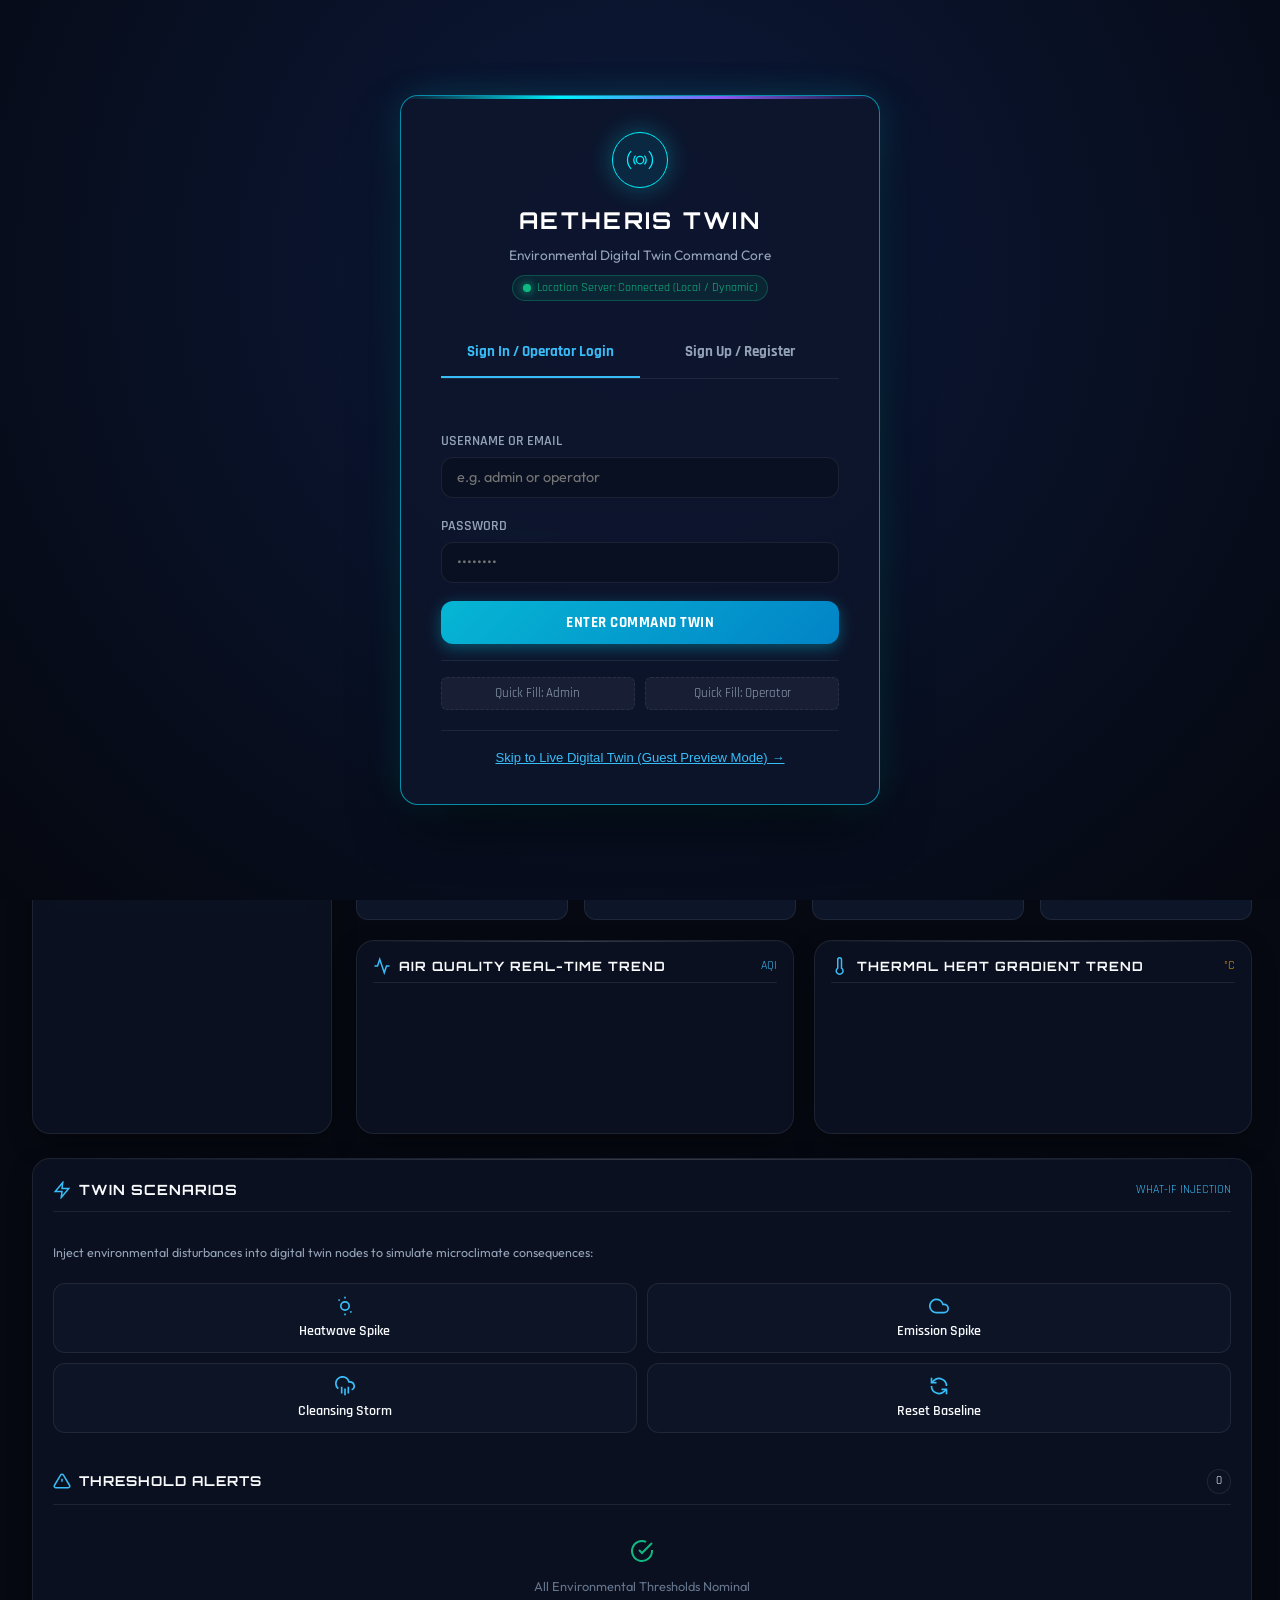
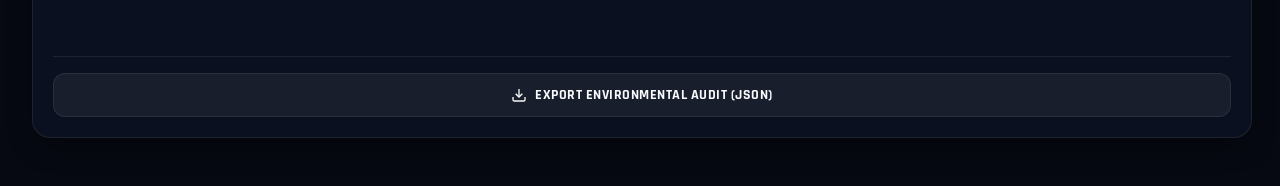
==== commit cdbea79f: "Sync Spring Boot web assets from workspace" ====
--- a/backend/src/main/resources/static/index.html
+++ b/backend/src/main/resources/static/index.html
@@ -3,8 +3,8 @@
 <head>
   <meta charset="UTF-8">
   <meta name="viewport" content="width=device-width, initial-scale=1.0">
-  <title>AETHERIS - Enterprise Digital Twin & Environmental Intelligence Platform</title>
-  <meta name="description" content="Next-generation SaaS Digital Environment Twin System: Real-time 2.5D atmospheric simulation, citizen-friendly health intelligence, GPS IoT pairing, and ESG compliance.">
+  <title>AETHERIS - Digital Environment Twin System</title>
+  <meta name="description" content="Next-generation real-time Digital Environment Twin System with IoT sensor telemetry, geospatial device pairing, and hazard simulations.">
   
   <!-- CSS Stylesheet -->
   <link rel="stylesheet" href="css/style.css">
@@ -15,8 +15,104 @@
 <body>
 
   <!-- ==========================================================
-       TOP APP HEADER & UNIVERSAL PRODUCT NAVIGATION BAR
+       FIRST PANEL: LOGIN & SIGN IN COMMAND GATEWAY OVERLAY
        ========================================================== -->
+  <div class="first-panel-gateway" id="firstPanelGateway">
+    <div class="first-panel-card">
+      <div class="first-panel-header">
+        <div class="first-panel-logo">
+          <svg viewBox="0 0 24 24">
+            <circle cx="12" cy="12" r="3"></circle>
+            <path d="M19.07 4.93a10 10 0 0 1 0 14.14M4.93 4.93a10 10 0 0 0 0 14.14"></path>
+            <path d="M15.54 8.46a5 5 0 0 1 0 7.08M8.46 8.46a5 5 0 0 0 0 7.08"></path>
+          </svg>
+        </div>
+        <h1 class="first-panel-title">AETHERIS TWIN</h1>
+        <p class="first-panel-subtitle">Environmental Digital Twin Command Core</p>
+        <div class="server-connection-tag" id="firstPanelServerTag">
+          <span class="pulse-indicator"></span>
+          <span id="firstPanelServerLabel">Location Server: Connected (Local / Dynamic)</span>
+        </div>
+      </div>
+
+      <!-- Sign In / Sign Up Tabs -->
+      <div class="auth-tab-row" style="margin-bottom:1.25rem;">
+        <div class="auth-tab active" id="firstTabLogin">Sign In / Operator Login</div>
+        <div class="auth-tab" id="firstTabRegister">Sign Up / Register</div>
+      </div>
+
+      <!-- Feedback / Error Message -->
+      <div id="firstAuthErrorMsg" style="color:var(--rose); font-size:0.82rem; margin-bottom:1rem; min-height:16px;"></div>
+
+      <!-- Login Form in First Panel -->
+      <form id="firstFormLogin">
+        <div class="form-group">
+          <label class="form-label">Username or Email</label>
+          <input type="text" class="form-control" id="firstLoginUsername" placeholder="e.g. admin or operator" required autocomplete="username">
+        </div>
+        <div class="form-group">
+          <label class="form-label">Password</label>
+          <input type="password" class="form-control" id="firstLoginPassword" placeholder="••••••••" required autocomplete="current-password">
+        </div>
+        <button type="submit" class="btn-full primary" style="padding:0.75rem; font-size:0.95rem;">Enter Command Twin</button>
+
+        <!-- 1-Click Demo Credentials -->
+        <div class="demo-credentials-row" style="margin-top:1rem;">
+          <button type="button" class="btn-demo" id="btnFirstDemoAdmin">Quick Fill: Admin</button>
+          <button type="button" class="btn-demo" id="btnFirstDemoOperator">Quick Fill: Operator</button>
+        </div>
+      </form>
+
+      <!-- Register Form in First Panel -->
+      <form id="firstFormRegister" style="display:none;">
+        <div class="form-group">
+          <label class="form-label">Full Name</label>
+          <input type="text" class="form-control" id="firstRegFullName" placeholder="e.g. Dr. A. Sharma" required>
+        </div>
+        <div class="form-group">
+          <label class="form-label">Username</label>
+          <input type="text" class="form-control" id="firstRegUsername" placeholder="sharma_env" required autocomplete="username">
+        </div>
+        <div class="form-group">
+          <label class="form-label">Email Address</label>
+          <input type="email" class="form-control" id="firstRegEmail" placeholder="sharma@twin.env" required autocomplete="email">
+        </div>
+        <div class="form-group">
+          <label class="form-label">Password (min 6 characters)</label>
+          <input type="password" class="form-control" id="firstRegPassword" placeholder="••••••••" required minlength="6" autocomplete="new-password">
+        </div>
+        <div class="form-group">
+          <label class="form-label">Assigned State / Region</label>
+          <select class="form-control" id="firstRegState">
+            <option value="Delhi NCR">Delhi NCR</option>
+            <option value="Maharashtra">Maharashtra (Mumbai / Pune)</option>
+            <option value="Karnataka">Karnataka (Bengaluru)</option>
+            <option value="Tamil Nadu">Tamil Nadu (Chennai)</option>
+            <option value="Uttar Pradesh">Uttar Pradesh (Noida / Kanpur)</option>
+            <option value="Gujarat">Gujarat (Ahmedabad)</option>
+          </select>
+        </div>
+        <div class="form-group">
+          <label class="form-label">System Role</label>
+          <select class="form-control" id="firstRegRole">
+            <option value="OPERATOR">Environmental Operator</option>
+            <option value="RESEARCHER">Atmospheric Researcher</option>
+            <option value="ADMIN">System Administrator</option>
+          </select>
+        </div>
+        <button type="submit" class="btn-full primary" style="padding:0.75rem;">Create Account & Authorize</button>
+      </form>
+
+      <!-- Guest Explorer Option -->
+      <div style="margin-top:1.25rem; text-align:center; padding-top:1rem; border-top:1px solid var(--border-subtle);">
+        <button type="button" id="btnExploreGuest" style="background:transparent; border:none; color:var(--cyan-bright); font-size:0.82rem; cursor:pointer; text-decoration:underline;">
+          Skip to Live Digital Twin (Guest Preview Mode) →
+        </button>
+      </div>
+    </div>
+  </div>
+
+  <!-- Top Cyber Command Header -->
   <header class="app-header">
     <div class="brand-section">
       <div class="brand-logo-ring">
@@ -28,67 +124,31 @@
       </div>
       <div class="brand-title">
         AETHERIS TWIN
-        <span class="sub">EARTH INTELLIGENCE PLATFORM</span>
+        <span class="sub">ENVIRONMENTAL DIGITAL TWIN CORE</span>
       </div>
     </div>
 
-    <!-- Product View Switcher Navigation Bar -->
-    <nav class="view-switcher-bar" id="viewSwitcherNav">
-      <button class="view-switcher-btn active" data-view-target="landing" title="SaaS Product Showcase & Platform Capabilities">
-        <svg width="15" height="15" viewBox="0 0 24 24" fill="none" stroke="currentColor" stroke-width="2">
-          <circle cx="12" cy="12" r="10"></circle>
-          <line x1="2" y1="12" x2="22" y2="12"></line>
-          <path d="M12 2a15.3 15.3 0 0 1 4 10 15.3 15.3 0 0 1-4 10 15.3 15.3 0 0 1-4-10 15.3 15.3 0 0 1 4-10z"></path>
-        </svg>
-        <span>Product Showcase</span>
-      </button>
-
-      <button class="view-switcher-btn" data-view-target="citizen" title="Streamlined Citizen & Business Friendly Dashboard">
-        <svg width="15" height="15" viewBox="0 0 24 24" fill="none" stroke="currentColor" stroke-width="2">
-          <path d="M11 20A7 7 0 0 1 9.8 6.1C15.5 5 17 4.48 19 2c1 2 2 4.18 2 8 0 5.5-4.78 10-10 10Z"></path>
-          <path d="M2 21c0-3 1.85-5.36 5.08-6C9.5 14.52 12 13 13 12"></path>
-        </svg>
-        <span>Citizen & Business View</span>
-      </button>
-
-      <button class="view-switcher-btn" data-view-target="advanced" title="Advanced 2.5D Digital Twin Physics Simulation Core">
-        <svg width="15" height="15" viewBox="0 0 24 24" fill="none" stroke="currentColor" stroke-width="2">
-          <polygon points="13 2 3 14 12 14 11 22 21 10 12 10 13 2"></polygon>
-        </svg>
-        <span>Advanced Twin Core</span>
-      </button>
-    </nav>
-
-    <!-- Header Actions (Tour, Report, Location Pairing, Server & Auth) -->
+    <!-- Live Telemetry Quick Strip -->
+    <div class="header-telemetry-strip">
+      <div class="strip-pill">
+        <span class="pulse-indicator"></span>
+        <span>TELEMETRY STREAM: <strong style="color:var(--emerald);">LIVE (3s)</strong></span>
+      </div>
+      <div class="strip-pill">
+        <span id="stripAvgAqi">SYSTEM AQI: 116</span>
+      </div>
+      <div class="strip-pill">
+        <span style="color:var(--cyan-bright);">NODES ACTIVE: <strong>5</strong></span>
+      </div>
+    </div>
+
+    <!-- Header Actions (Location Pairing, Server Status & Auth) -->
     <div class="header-actions">
-      <!-- Guided Tour Button -->
-      <button class="server-status-pill" id="btnHeaderTour" title="Take an interactive guided walkthrough of the product">
-        <svg width="14" height="14" viewBox="0 0 24 24" fill="none" stroke="currentColor" stroke-width="2">
-          <circle cx="12" cy="12" r="10"></circle>
-          <polygon points="16.24 7.76 14.12 14.12 7.76 16.24 9.88 9.88 16.24 7.76"></polygon>
-        </svg>
-        <span>Guided Tour</span>
-      </button>
-
-      <!-- Executive Audit Report Generator Button -->
-      <button class="server-status-pill" id="btnHeaderReport" title="Generate Executive Environmental Summary Audit Report (Print / PDF)">
-        <svg width="14" height="14" viewBox="0 0 24 24" fill="none" stroke="currentColor" stroke-width="2">
-          <path d="M14 2H6a2 2 0 0 0-2 2v16a2 2 0 0 0 2 2h12a2 2 0 0 0 2-2V8z"></path>
-          <polyline points="14 2 14 8 20 8"></polyline>
-          <line x1="16" y1="13" x2="8" y2="13"></line>
-          <line x1="16" y1="17" x2="8" y2="17"></line>
-          <polyline points="10 9 9 9 8 9"></polyline>
-        </svg>
-        <span>Export Audit</span>
-      </button>
-
-      <!-- Indian Business Subscription Button -->
-      <button class="server-status-pill" id="btnHeaderSubscription" title="बिज़नेस सब्सक्रिप्शन प्लान व GST चालान (INR Pricing & Plans)" style="border-color:rgba(245,158,11,0.5); color:#fef08a; background:rgba(245,158,11,0.1);">
-        <svg width="14" height="14" viewBox="0 0 24 24" fill="none" stroke="currentColor" stroke-width="2">
-          <path d="M12 2v20M17 5H9.5a3.5 3.5 0 0 0 0 7h5a3.5 3.5 0 0 1 0 7H6"></path>
-        </svg>
-        <span>₹ बिज़नेस प्लान्स</span>
-      </button>
+      <!-- Server Location Connection Pill -->
+      <div class="server-status-pill" id="btnServerConfig" title="Click to view/change Location & API Server">
+        <span class="pulse-indicator"></span>
+        <span id="headerServerLabel">Server: Local (9090)</span>
+      </div>
 
       <!-- Location Pairing Badge -->
       <div class="location-badge" id="locationBadge" title="Click to open Location Pairing Radar">
@@ -98,13 +158,7 @@
         <span id="headerLocationLabel">Pair Location (GPS)</span>
       </div>
 
-      <!-- Server Connection Tag -->
-      <div class="server-status-pill" id="btnServerConfig" title="Backend Server: Spring Boot REST API / Dynamic Simulation">
-        <span class="pulse-indicator"></span>
-        <span id="headerServerLabel">Local (9090)</span>
-      </div>
-
-      <!-- User Profile Display Badge -->
+      <!-- User Profile Badge (shown when authenticated) -->
       <div id="headerUserDisplay" style="display:none;"></div>
 
       <!-- Auth Sign In / Logout Button -->
@@ -118,910 +172,8 @@
     </div>
   </header>
 
-
-  <!-- ==========================================================
-       VIEW 1: SAAS PRODUCT SHOWCASE & LANDING PAGE
-       ========================================================== -->
-  <section class="landing-page-container" id="viewProductLanding">
-    
-    <!-- Hero Section -->
-    <div class="hero-section">
-      <div class="hero-badge">
-        <span class="pulse-indicator"></span>
-        <span>AETHERIS 3.0 • NEXT-GEN EARTH INTELLIGENCE PLATFORM</span>
-      </div>
-
-      <h1 class="hero-title">
-        Real-Time Digital Twins for <br>
-        <span class="gradient-text">Planetary & Urban Microclimates</span>
-      </h1>
-
-      <p class="hero-subtitle">
-        Bridge physical IoT sensor telemetry with a high-fidelity 2.5D atmospheric fluid simulation engine. 
-        Empower municipal authorities, industrial operators, and citizens with actionable predictive climate intelligence.
-      </p>
-
-      <!-- Dual Call To Actions -->
-      <div class="hero-cta-group">
-        <button class="btn-hero primary" id="btnHeroLaunchTwin">
-          <svg width="18" height="18" viewBox="0 0 24 24" fill="none" stroke="currentColor" stroke-width="2.5">
-            <polygon points="13 2 3 14 12 14 11 22 21 10 12 10 13 2"></polygon>
-          </svg>
-          Launch Live Digital Twin
-        </button>
-
-        <button class="btn-hero secondary" id="btnHeroLaunchCitizen">
-          <svg width="18" height="18" viewBox="0 0 24 24" fill="none" stroke="currentColor" stroke-width="2.5">
-            <path d="M11 20A7 7 0 0 1 9.8 6.1C15.5 5 17 4.48 19 2c1 2 2 4.18 2 8 0 5.5-4.78 10-10 10Z"></path>
-            <path d="M2 21c0-3 1.85-5.36 5.08-6C9.5 14.52 12 13 13 12"></path>
-          </svg>
-          Open Citizen-Friendly Portal
-        </button>
-
-        <button class="btn-hero outline" id="btnHeroTour">
-          <svg width="18" height="18" viewBox="0 0 24 24" fill="none" stroke="currentColor" stroke-width="2">
-            <circle cx="12" cy="12" r="10"></circle>
-            <polygon points="16.24 7.76 14.12 14.12 7.76 16.24 9.88 9.88 16.24 7.76"></polygon>
-          </svg>
-          Interactive Product Walkthrough
-        </button>
-      </div>
-
-      <!-- Trust Metrics Ribbon -->
-      <div class="hero-metrics-ribbon">
-        <div class="ribbon-item">
-          <div class="ribbon-val">99.98%</div>
-          <div class="ribbon-lbl">Sensor Telemetry Precision</div>
-        </div>
-        <div class="ribbon-item">
-          <div class="ribbon-val">&lt; 10m</div>
-          <div class="ribbon-lbl">Geospatial Proximity Sync</div>
-        </div>
-        <div class="ribbon-item">
-          <div class="ribbon-val">500+</div>
-          <div class="ribbon-lbl">Active Digital Twin Nodes</div>
-        </div>
-        <div class="ribbon-item">
-          <div class="ribbon-val">&lt; 0.5s</div>
-          <div class="ribbon-lbl">Dynamic Hazard Simulation</div>
-        </div>
-      </div>
-
-      <!-- Interactive Mini-Twin Preview Sandbox -->
-      <div class="hero-preview-wrapper">
-        <div class="preview-bar-top">
-          <div class="preview-dots-group">
-            <span class="preview-dot-pill" style="background:#ef4444;"></span>
-            <span class="preview-dot-pill" style="background:#f59e0b;"></span>
-            <span class="preview-dot-pill" style="background:#10b981;"></span>
-          </div>
-          <div style="font-family:var(--font-tech); font-weight:700; font-size:0.85rem; color:var(--cyan-bright); display:flex; align-items:center; gap:0.5rem;">
-            <span class="pulse-indicator"></span>
-            LIVE TELEMETRY PREVIEW • ACTIVE TWIN STREAM
-          </div>
-          <button class="btn-full" onclick="window.TwinApp.productSuite.applyView('advanced', true)" style="background:transparent; border:none; color:var(--text-muted); font-size:0.75rem; cursor:pointer; width:auto;">
-            View Full 2.5D Canvas →
-          </button>
-        </div>
-
-        <!-- Node Switcher Bar inside Preview -->
-        <div class="preview-nodes-bar">
-          <button class="preview-node-btn active" data-station-id="NODE-METRO-01">📍 Metro Central Hub (Urban)</button>
-          <button class="preview-node-btn" data-station-id="NODE-INDUS-02">📍 Industrial Sector 62 (Manufacturing)</button>
-          <button class="preview-node-btn" data-station-id="NODE-FOREST-03">📍 North Ridge Bio-Reserve (Forest)</button>
-          <button class="preview-node-btn" data-station-id="NODE-VALLEY-04">📍 Greenfield Suburban (Residential)</button>
-          <button class="preview-node-btn" data-station-id="NODE-COAST-05">📍 Riverside Coastal Basin (Wetlands)</button>
-        </div>
-
-        <!-- Preview Body -->
-        <div class="preview-body-grid">
-          <div class="preview-left-dial">
-            <div class="preview-circle-wrap">
-              <svg width="110" height="110" viewBox="0 0 100 100">
-                <circle cx="50" cy="50" r="42" stroke="rgba(255,255,255,0.08)" stroke-width="8" fill="none"/>
-                <circle cx="50" cy="50" r="42" stroke="var(--cyan-primary)" stroke-width="8" stroke-dasharray="264" stroke-dashoffset="60" stroke-linecap="round" fill="none"/>
-              </svg>
-              <div class="preview-score-inner">
-                <span style="font-family:var(--font-display); font-size:1.35rem; font-weight:900; color:#fff;" id="previewCleanScore">84/100</span>
-                <span style="font-size:0.65rem; color:var(--cyan-bright); font-family:var(--font-tech); text-transform:uppercase;">CLEAN AIR</span>
-              </div>
-            </div>
-            <div>
-              <div style="font-size:1.1rem; font-weight:700; color:#fff;" id="previewStationName">Metro Central Hub Station</div>
-              <div style="font-size:0.85rem; color:var(--emerald); font-weight:600; margin-top:2px;" id="previewStationStatus">Air Quality Satisfactory</div>
-              <div style="font-size:0.75rem; color:var(--text-muted); margin-top:4px;">Natural microclimate ventilation active • Safe for outdoor activities</div>
-            </div>
-          </div>
-
-          <div class="preview-stats-grid">
-            <div class="preview-stat-card">
-              <div class="preview-stat-val" id="previewStationAqi" style="color:var(--amber);">142</div>
-              <div class="preview-stat-lbl">Air Quality Index (AQI)</div>
-            </div>
-            <div class="preview-stat-card">
-              <div class="preview-stat-val" id="previewStationTemp">29.5°C</div>
-              <div class="preview-stat-lbl">Ambient Temperature</div>
-            </div>
-            <div class="preview-stat-card">
-              <div class="preview-stat-val" id="previewStationHum">48%</div>
-              <div class="preview-stat-lbl">Relative Humidity</div>
-            </div>
-            <div class="preview-stat-card">
-              <div class="preview-stat-val" id="previewStationPm">62.4 µg/m³</div>
-              <div class="preview-stat-lbl">PM2.5 Fine Particles</div>
-            </div>
-          </div>
-        </div>
-      </div>
-    </div>
-
-    <!-- Feature Pillars Section -->
-    <div class="section-wrapper">
-      <div class="section-header">
-        <span class="section-tag">Core Product Architecture</span>
-        <h2 class="section-title">Built for Mission-Critical Earth Intelligence</h2>
-        <p class="section-subtitle">
-          Engineered from the ground up to synthesize high-frequency IoT sensor telemetry, geospatial mapping, 
-          and physics-informed particulate fluid dynamics into a unified operational command twin.
-        </p>
-      </div>
-
-      <div class="features-grid">
-        <div class="feature-card">
-          <div class="feature-icon-box">
-            <svg width="24" height="24" viewBox="0 0 24 24" fill="none" stroke="currentColor" stroke-width="2">
-              <path d="M12 2v2M12 20v2M4.93 4.93l1.41 1.41M17.66 17.66l1.41 1.41M2 12h2M20 12h2M6.34 17.66l-1.41 1.41M19.07 4.93l-1.41 1.41"></path>
-            </svg>
-          </div>
-          <h3 class="feature-card-title">2.5D Atmospheric Fluid Simulation</h3>
-          <p class="feature-card-desc">
-            HTML5 Canvas particle physics computing real-time vector wind currents, particulate PM2.5/PM10 dispersion plumes, and thermal heatwave gradients across topographic elevation models.
-          </p>
-        </div>
-
-        <div class="feature-card">
-          <div class="feature-icon-box">
-            <svg width="24" height="24" viewBox="0 0 24 24" fill="none" stroke="currentColor" stroke-width="2">
-              <polygon points="3 11 22 2 13 21 11 13 3 11"></polygon>
-            </svg>
-          </div>
-          <h3 class="feature-card-title">Sub-10m GPS Geodesic Radar Sync</h3>
-          <p class="feature-card-desc">
-            Instantly computes Haversine distance and compass bearing between user devices and active monitoring stations, rendering a live geodesic laser connection directly onto the digital twin terrain.
-          </p>
-        </div>
-
-        <div class="feature-card">
-          <div class="feature-icon-box">
-            <svg width="24" height="24" viewBox="0 0 24 24" fill="none" stroke="currentColor" stroke-width="2">
-              <polygon points="13 2 3 14 12 14 11 22 21 10 12 10 13 2"></polygon>
-            </svg>
-          </div>
-          <h3 class="feature-card-title">AI 'What-If' Hazard Injection</h3>
-          <p class="feature-card-desc">
-            Simulate extreme climate events on the fly: thermal heatwave spikes, industrial chemical emission leaks, and rainstorm cleansing to proactively stress-test municipal and industrial resilience plans.
-          </p>
-        </div>
-
-        <div class="feature-card">
-          <div class="feature-icon-box">
-            <svg width="24" height="24" viewBox="0 0 24 24" fill="none" stroke="currentColor" stroke-width="2">
-              <path d="M14 2H6a2 2 0 0 0-2 2v16a2 2 0 0 0 2 2h12a2 2 0 0 0 2-2V8z"></path>
-              <polyline points="14 2 14 8 20 8"></polyline>
-              <line x1="16" y1="13" x2="8" y2="13"></line>
-              <line x1="16" y1="17" x2="8" y2="17"></line>
-            </svg>
-          </div>
-          <h3 class="feature-card-title">Automated ESG & Compliance Auditing</h3>
-          <p class="feature-card-desc">
-            1-Click generation of formal Environmental Audit summaries certified for EPA, CPCB, and ISO 14001:2015 regulatory compliance, complete with exportable print/PDF formats and JSON telemetry streams.
-          </p>
-        </div>
-      </div>
-    </div>
-
-    <!-- Industry Use Cases Tabs Section -->
-    <div class="section-wrapper">
-      <div class="section-header">
-        <span class="section-tag">Target Solutions</span>
-        <h2 class="section-title">Designed for Diverse Operational Ecosystems</h2>
-        <p class="section-subtitle">
-          From metropolitan city halls to petrochemical complexes and public school districts, AETHERIS adapts to provide contextual climate intelligence.
-        </p>
-      </div>
-
-      <div class="use-cases-card">
-        <div class="use-case-tabs">
-          <button class="use-case-tab active" data-case="municipal">🏙️ Smart Municipalities</button>
-          <button class="use-case-tab" data-case="industry">🏭 Heavy Industry & Manufacturing</button>
-          <button class="use-case-tab" data-case="health">🌳 Eco-Reserves & Public Health</button>
-          <button class="use-case-tab" data-case="realestate">🏢 Corporate Campuses & ESG</button>
-        </div>
-
-        <!-- Municipal Content -->
-        <div class="use-case-content active" data-case-content="municipal">
-          <div>
-            <h3 style="font-family:var(--font-tech); font-size:1.5rem; font-weight:700; color:#fff; margin-bottom:0.75rem;">
-              Hyperlocal Urban Microclimate Governance
-            </h3>
-            <p style="color:var(--text-muted); line-height:1.6; font-size:0.95rem;">
-              Empower city leaders and traffic control authorities to pinpoint localized smog hotspots, model the impact of vehicular restrictions, and issue real-time citizen health alerts before air quality degrades.
-            </p>
-            <ul class="use-case-list">
-              <li>
-                <svg width="18" height="18" viewBox="0 0 24 24" fill="none" stroke-width="2"><polyline points="20 6 9 17 4 12"></polyline></svg>
-                Traffic emission corridor tracking and congestion heatmaps
-              </li>
-              <li>
-                <svg width="18" height="18" viewBox="0 0 24 24" fill="none" stroke-width="2"><polyline points="20 6 9 17 4 12"></polyline></svg>
-                Automated school recess air advisories and vulnerable citizen alerts
-              </li>
-              <li>
-                <svg width="18" height="18" viewBox="0 0 24 24" fill="none" stroke-width="2"><polyline points="20 6 9 17 4 12"></polyline></svg>
-                Urban Heat Island (UHI) mitigation through vegetation modeling
-              </li>
-            </ul>
-            <button class="btn-header primary" onclick="window.TwinApp.productSuite.applyView('citizen', true)">
-              Explore Municipal Dashboard →
-            </button>
-          </div>
-          <div style="background:rgba(255,255,255,0.03); border:1px solid var(--border-subtle); border-radius:var(--radius-md); padding:1.75rem; text-align:center;">
-            <div style="font-size:3rem; margin-bottom:0.5rem;">🏙️</div>
-            <div style="font-family:var(--font-display); font-size:1.25rem; font-weight:700; color:var(--cyan-bright);">Metropolitan Air Shield</div>
-            <div style="font-size:0.85rem; color:var(--text-muted); margin-top:0.5rem;">
-              Deployed across municipal command centers to maintain EPA National Ambient Air Quality standards.
-            </div>
-          </div>
-        </div>
-
-        <!-- Industry Content -->
-        <div class="use-case-content" data-case-content="industry">
-          <div>
-            <h3 style="font-family:var(--font-tech); font-size:1.5rem; font-weight:700; color:#fff; margin-bottom:0.75rem;">
-              Perimeter Emissions & Industrial Scrubbing Automation
-            </h3>
-            <p style="color:var(--text-muted); line-height:1.6; font-size:0.95rem;">
-              Continuous boundary line monitoring for chemical plants, refineries, and manufacturing hubs. Automatically trigger electrostatic scrubbers when particulate or CO2 concentrations exceed permissible limits.
-            </p>
-            <ul class="use-case-list">
-              <li>
-                <svg width="18" height="18" viewBox="0 0 24 24" fill="none" stroke-width="2"><polyline points="20 6 9 17 4 12"></polyline></svg>
-                Point-source stack and perimeter fence-line gas detection
-              </li>
-              <li>
-                <svg width="18" height="18" viewBox="0 0 24 24" fill="none" stroke-width="2"><polyline points="20 6 9 17 4 12"></polyline></svg>
-                Automated ISO 14001 compliance logging with zero manual paper audit
-              </li>
-              <li>
-                <svg width="18" height="18" viewBox="0 0 24 24" fill="none" stroke-width="2"><polyline points="20 6 9 17 4 12"></polyline></svg>
-                Instant emergency threshold alarms dispatched via webhooks & SMS
-              </li>
-            </ul>
-            <button class="btn-header primary" onclick="window.TwinApp.productSuite.applyView('advanced', true)">
-              Explore Industrial Digital Twin →
-            </button>
-          </div>
-          <div style="background:rgba(255,255,255,0.03); border:1px solid var(--border-subtle); border-radius:var(--radius-md); padding:1.75rem; text-align:center;">
-            <div style="font-size:3rem; margin-bottom:0.5rem;">🏭</div>
-            <div style="font-family:var(--font-display); font-size:1.25rem; font-weight:700; color:var(--amber);">Industrial Emission Guard</div>
-            <div style="font-size:0.85rem; color:var(--text-muted); margin-top:0.5rem;">
-              Continuous automated fence-line particulate tracking with predictive plume dispersion.
-            </div>
-          </div>
-        </div>
-
-        <!-- Health / Eco Content -->
-        <div class="use-case-content" data-case-content="health">
-          <div>
-            <h3 style="font-family:var(--font-tech); font-size:1.5rem; font-weight:700; color:#fff; margin-bottom:0.75rem;">
-              Botanical Bio-Reserves & Ecological Conservation
-            </h3>
-            <p style="color:var(--text-muted); line-height:1.6; font-size:0.95rem;">
-              Protect biodiversity corridors, sensitive botanical gardens, and nature reserves from industrial particulate drift, localized soil dryness, and wildfire smoke accumulation.
-            </p>
-            <ul class="use-case-list">
-              <li>
-                <svg width="18" height="18" viewBox="0 0 24 24" fill="none" stroke-width="2"><polyline points="20 6 9 17 4 12"></polyline></svg>
-                Forest canopy microclimate temperature and humidity saturation curves
-              </li>
-              <li>
-                <svg width="18" height="18" viewBox="0 0 24 24" fill="none" stroke-width="2"><polyline points="20 6 9 17 4 12"></polyline></svg>
-                Wildfire smoke trajectory modeling and particulate early-warning
-              </li>
-              <li>
-                <svg width="18" height="18" viewBox="0 0 24 24" fill="none" stroke-width="2"><polyline points="20 6 9 17 4 12"></polyline></svg>
-                Public visitor comfort and clean air index dissemination
-              </li>
-            </ul>
-            <button class="btn-header primary" onclick="window.TwinApp.productSuite.applyView('citizen', true)">
-              View Botanical Reserve Portal →
-            </button>
-          </div>
-          <div style="background:rgba(255,255,255,0.03); border:1px solid var(--border-subtle); border-radius:var(--radius-md); padding:1.75rem; text-align:center;">
-            <div style="font-size:3rem; margin-bottom:0.5rem;">🌳</div>
-            <div style="font-family:var(--font-display); font-size:1.25rem; font-weight:700; color:var(--emerald);">Bio-Reserve Biosphere</div>
-            <div style="font-size:0.85rem; color:var(--text-muted); margin-top:0.5rem;">
-              Preserving flora and fauna microclimates through continuous canopy telemetry.
-            </div>
-          </div>
-        </div>
-
-        <!-- Real Estate Content -->
-        <div class="use-case-content" data-case-content="realestate">
-          <div>
-            <h3 style="font-family:var(--font-tech); font-size:1.5rem; font-weight:700; color:#fff; margin-bottom:0.75rem;">
-              Smart Corporate Campuses & Real Estate ESG
-            </h3>
-            <p style="color:var(--text-muted); line-height:1.6; font-size:0.95rem;">
-              Synchronize indoor building management systems (BMS) with outdoor ambient conditions. Save up to 23% in HVAC energy consumption with dynamic free-cooling economizer mode.
-            </p>
-            <ul class="use-case-list">
-              <li>
-                <svg width="18" height="18" viewBox="0 0 24 24" fill="none" stroke-width="2"><polyline points="20 6 9 17 4 12"></polyline></svg>
-                Smart economizer synchronization: open air intake during optimal outdoor periods
-              </li>
-              <li>
-                <svg width="18" height="18" viewBox="0 0 24 24" fill="none" stroke-width="2"><polyline points="20 6 9 17 4 12"></polyline></svg>
-                LEED and WELL building standard telemetry verification and tenant displays
-              </li>
-              <li>
-                <svg width="18" height="18" viewBox="0 0 24 24" fill="none" stroke-width="2"><polyline points="20 6 9 17 4 12"></polyline></svg>
-                Tenant wellness scoreboards in office lobbies and digital signage
-              </li>
-            </ul>
-            <button class="btn-header primary" onclick="window.TwinApp.productSuite.applyView('citizen', true)">
-              Explore Corporate Campus View →
-            </button>
-          </div>
-          <div style="background:rgba(255,255,255,0.03); border:1px solid var(--border-subtle); border-radius:var(--radius-md); padding:1.75rem; text-align:center;">
-            <div style="font-size:3rem; margin-bottom:0.5rem;">🏢</div>
-            <div style="font-family:var(--font-display); font-size:1.25rem; font-weight:700; color:var(--violet);">Campus Eco-Efficiency</div>
-            <div style="font-size:0.85rem; color:var(--text-muted); margin-top:0.5rem;">
-              Dynamic HVAC economizer integration and WELL standard environmental compliance.
-            </div>
-          </div>
-        </div>
-      </div>
-    </div>
-
-    <!-- SaaS Pricing Plans Section (Indian Currency / INR) -->
-    <div class="section-wrapper">
-      <div class="section-header">
-        <span class="section-tag">Enterprise & Business Plans</span>
-        <h2 class="section-title">पारदर्शी बिज़नेस सब्सक्रिप्शन प्लान (अधिकतम ₹20,000 सीमा)</h2>
-        <p class="section-subtitle">
-          Designed for Indian MSMEs, industrial parks, IT campuses, hospitals, and smart cities. 
-          Affordable, transparent pricing capped at a strict maximum of ₹20,000/month. All commercial plans include GST invoices eligible for 18% Input Tax Credit (ITC).
-        </p>
-      </div>
-
-      <!-- Billing Toggle Switch -->
-      <div class="billing-toggle-wrapper">
-        <span style="font-size:0.9rem; color:var(--text-muted);">बिलिंग विकल्प (Billing Interval):</span>
-        <div class="billing-switch">
-          <button class="billing-switch-btn" id="btnBillingMonthly">मासिक (Monthly)</button>
-          <button class="billing-switch-btn active" id="btnBillingAnnual">वार्षिक (Annual - Save 20%)</button>
-        </div>
-        <span class="discount-pill">✨ 2 महीने मुफ़्त (2 Months Free)</span>
-      </div>
-
-      <div class="pricing-grid">
-        <!-- Community Tier -->
-        <div class="pricing-card">
-          <div class="pricing-tier-name">Community Open Data (नागरिक व अनुसंधान)</div>
-          <div class="pricing-tier-desc">Ideal for citizens, environmental scholars, universities, and public researchers across India.</div>
-          <div class="pricing-price-box">
-            <span class="pricing-price-num">₹0</span>
-            <span style="color:var(--text-dim); font-size:0.9rem;">/ हमेशा के लिए मुफ़्त (Forever Free)</span>
-          </div>
-          <ul class="pricing-features-list">
-            <li>
-              <svg width="16" height="16" viewBox="0 0 24 24" fill="none" stroke-width="2"><polyline points="20 6 9 17 4 12"></polyline></svg>
-              Up to 5 Public Monitoring Nodes (Delhi NCR, Mumbai, Bengaluru, etc.)
-            </li>
-            <li>
-              <svg width="16" height="16" viewBox="0 0 24 24" fill="none" stroke-width="2"><polyline points="20 6 9 17 4 12"></polyline></svg>
-              Citizen & Business Friendly Clean Air Score Portal
-            </li>
-            <li>
-              <svg width="16" height="16" viewBox="0 0 24 24" fill="none" stroke-width="2"><polyline points="20 6 9 17 4 12"></polyline></svg>
-              GPS Proximity Node Pairing & State-wise Filters
-            </li>
-            <li>
-              <svg width="16" height="16" viewBox="0 0 24 24" fill="none" stroke-width="2"><polyline points="20 6 9 17 4 12"></polyline></svg>
-              24-Hour Time-Series Telemetry History Charts
-            </li>
-            <li>
-              <svg width="16" height="16" viewBox="0 0 24 24" fill="none" stroke-width="2"><polyline points="20 6 9 17 4 12"></polyline></svg>
-              Community Open Environmental REST API
-            </li>
-          </ul>
-          <button class="btn-full" onclick="window.TwinApp.productSuite.applyView('citizen', true)" style="background:rgba(255,255,255,0.06); border:1px solid var(--border-subtle); color:#fff;">
-            निःशुल्क शुरू करें (Get Started Free)
-          </button>
-        </div>
-
-        <!-- Enterprise Pro (Featured) -->
-        <div class="pricing-card featured">
-          <span class="pricing-badge-popular">सर्वश्रेष्ठ मूल्य (MOST POPULAR)</span>
-          <div class="pricing-tier-name">Smart Business Pro (स्मार्ट बिज़नेस प्रो)</div>
-          <div class="pricing-tier-desc">Designed for industrial parks, manufacturing plants, corporate tech corridors, and hospitals.</div>
-          <div class="pricing-price-box">
-            <span class="pricing-price-num" id="priceProVal">₹6,999</span>
-            <span class="price-cycle-label" style="color:var(--cyan-bright); font-size:0.85rem; font-family:var(--font-tech);">/ माह (वार्षिक बिलिंग - 20% बचत)</span>
-          </div>
-          <div style="font-size:0.75rem; color:var(--emerald); margin-top:-0.8rem; margin-bottom:1rem; font-family:var(--font-tech);">
-            + 18% GST (100% Eligible for Input Tax Credit ITC)
-          </div>
-          <ul class="pricing-features-list">
-            <li>
-              <svg width="16" height="16" viewBox="0 0 24 24" fill="none" stroke-width="2"><polyline points="20 6 9 17 4 12"></polyline></svg>
-              Up to 50 Dedicated Industrial & Campus IoT Sensor Nodes
-            </li>
-            <li>
-              <svg width="16" height="16" viewBox="0 0 24 24" fill="none" stroke-width="2"><polyline points="20 6 9 17 4 12"></polyline></svg>
-              Interactive 2.5D Canvas Terrain & Particle Plume Physics
-            </li>
-            <li>
-              <svg width="16" height="16" viewBox="0 0 24 24" fill="none" stroke-width="2"><polyline points="20 6 9 17 4 12"></polyline></svg>
-              AI 'What-If' Hazard Injection Simulator (Spikes & Storms)
-            </li>
-            <li>
-              <svg width="16" height="16" viewBox="0 0 24 24" fill="none" stroke-width="2"><polyline points="20 6 9 17 4 12"></polyline></svg>
-              CPCB (Central Pollution Control Board) & SPCB Standard Audit Exporter
-            </li>
-            <li>
-              <svg width="16" height="16" viewBox="0 0 24 24" fill="none" stroke-width="2"><polyline points="20 6 9 17 4 12"></polyline></svg>
-              Instant WhatsApp, SMS & Webhook Emergency Alarms
-            </li>
-            <li>
-              <svg width="16" height="16" viewBox="0 0 24 24" fill="none" stroke-width="2"><polyline points="20 6 9 17 4 12"></polyline></svg>
-              Standard 99.9% Uptime SLA with Dedicated Indian Support
-            </li>
-          </ul>
-          <button class="btn-full primary" id="btnSubscribePro" onclick="window.TwinApp.productSuite.openSubscriptionModal('pro')" style="box-shadow:0 0 20px var(--cyan-glow);">
-            14-दिन का निःशुल्क ट्रायल / सदस्यता लें (Subscribe)
-          </button>
-        </div>
-
-        <!-- Metropolis Sovereign Tier -->
-        <div class="pricing-card">
-          <div class="pricing-tier-name">Metropolis Sovereign (स्मार्ट सिटी व सरकार)</div>
-          <div class="pricing-tier-desc">For municipal corporations, state pollution boards, smart city command centers (ICCC), and massive SEZs.</div>
-          <div class="pricing-price-box">
-            <span class="pricing-price-num" id="priceEnterpriseVal">₹15,999</span>
-            <span class="price-cycle-label" style="color:var(--text-dim); font-size:0.85rem; font-family:var(--font-tech);">/ माह (वार्षिक बिलिंग - अधिकतम ₹20,000)</span>
-          </div>
-          <div style="font-size:0.75rem; color:var(--emerald); margin-top:-0.8rem; margin-bottom:1rem; font-family:var(--font-tech);">
-            + 18% GST (Govt / Corporate GeM Portal Billing Available)
-          </div>
-          <ul class="pricing-features-list">
-            <li>
-              <svg width="16" height="16" viewBox="0 0 24 24" fill="none" stroke-width="2"><polyline points="20 6 9 17 4 12"></polyline></svg>
-              Unlimited Sensor Nodes & Custom Municipal Ward GIS Layers
-            </li>
-            <li>
-              <svg width="16" height="16" viewBox="0 0 24 24" fill="none" stroke-width="2"><polyline points="20 6 9 17 4 12"></polyline></svg>
-              On-Premise Sovereign Server Deployment (Spring Boot + MySQL)
-            </li>
-            <li>
-              <svg width="16" height="16" viewBox="0 0 24 24" fill="none" stroke-width="2"><polyline points="20 6 9 17 4 12"></polyline></svg>
-              Air-Gapped Integrated Command & Control Center (ICCC) Integration
-            </li>
-            <li>
-              <svg width="16" height="16" viewBox="0 0 24 24" fill="none" stroke-width="2"><polyline points="20 6 9 17 4 12"></polyline></svg>
-              Dedicated 24/7 Incident War Room & Field Engineer SLA
-            </li>
-            <li>
-              <svg width="16" height="16" viewBox="0 0 24 24" fill="none" stroke-width="2"><polyline points="20 6 9 17 4 12"></polyline></svg>
-              Custom Atmospheric Dispersion AI Model Fine-Tuning
-            </li>
-          </ul>
-          <button class="btn-full" id="btnSubscribeEnterprise" onclick="window.TwinApp.productSuite.openSubscriptionModal('enterprise')" style="background:rgba(255,255,255,0.06); border:1px solid var(--border-subtle); color:#fff;">
-            कॉर्पोरेट / सरकारी सेल्स संपर्क (Subscribe / GeM Order)
-          </button>
-        </div>
-      </div>
-
-      <!-- Indian Payment Methods & GST Compliance Strip -->
-      <div style="margin:2.5rem 0 1.5rem 0; padding:1.25rem; background:rgba(255,255,255,0.02); border:1px solid var(--border-subtle); border-radius:var(--radius-md); display:flex; justify-content:space-between; align-items:center; flex-wrap:wrap; gap:1rem;">
-        <div style="display:flex; align-items:center; gap:0.75rem;">
-          <span style="font-family:var(--font-tech); font-weight:700; color:#fff; font-size:0.95rem;">स्वीकृत भुगतान विधियां (Payment Modes):</span>
-          <span style="font-size:0.82rem; color:var(--cyan-bright); background:rgba(6,182,212,0.1); border:1px solid var(--border-glow); padding:0.2rem 0.5rem; border-radius:4px;">⚡ UPI (GPay, PhonePe, Paytm, BHIM)</span>
-          <span style="font-size:0.82rem; color:var(--text-muted); background:rgba(255,255,255,0.04); border:1px solid var(--border-subtle); padding:0.2rem 0.5rem; border-radius:4px;">🏦 Net Banking (All Indian Banks)</span>
-          <span style="font-size:0.82rem; color:var(--text-muted); background:rgba(255,255,255,0.04); border:1px solid var(--border-subtle); padding:0.2rem 0.5rem; border-radius:4px;">💳 Corporate Cards / NEFT / RTGS</span>
-        </div>
-        <div style="font-size:0.82rem; color:var(--emerald); display:flex; align-items:center; gap:0.4rem; font-weight:600;">
-          <svg width="16" height="16" viewBox="0 0 24 24" fill="none" stroke="currentColor" stroke-width="2"><polyline points="20 6 9 17 4 12"></polyline></svg>
-          18% GST Input Tax Credit (ITC) चालान उपलब्ध
-        </div>
-      </div>
-
-      <!-- Enterprise Compliance & Security Strip -->
-      <div class="compliance-strip">
-        <div class="compliance-badge-item">
-          <svg width="18" height="18" viewBox="0 0 24 24" fill="none" stroke-width="2"><path d="M12 22s8-4 8-10V5l-8-3-8 3v7c0 6 8 10 8 10z"></path></svg>
-          <span>ISO 14001:2015 & CPCB Standard</span>
-        </div>
-        <div class="compliance-badge-item">
-          <svg width="18" height="18" viewBox="0 0 24 24" fill="none" stroke-width="2"><circle cx="12" cy="12" r="10"></circle><polyline points="12 6 12 12 14 14"></polyline></svg>
-          <span>National Ambient Air Quality (NAAQS) Verified</span>
-        </div>
-        <div class="compliance-badge-item">
-          <svg width="18" height="18" viewBox="0 0 24 24" fill="none" stroke-width="2"><rect x="3" y="11" width="18" height="11" rx="2" ry="2"></rect><path d="M7 11V7a5 5 0 0 1 10 0v4"></path></svg>
-          <span>AES-256 Telemetry Encryption</span>
-        </div>
-        <div class="compliance-badge-item">
-          <svg width="18" height="18" viewBox="0 0 24 24" fill="none" stroke-width="2"><polyline points="22 12 18 12 15 21 9 3 6 12 2 12"></polyline></svg>
-          <span>Spring Boot 3.3.5 & MySQL Enterprise</span>
-        </div>
-      </div>
-    </div>
-        <div class="compliance-badge-item">
-          <svg width="18" height="18" viewBox="0 0 24 24" fill="none" stroke-width="2"><path d="M12 22s8-4 8-10V5l-8-3-8 3v7c0 6 8 10 8 10z"></path></svg>
-          <span>ISO 14001:2015 Environmental Standard</span>
-        </div>
-        <div class="compliance-badge-item">
-          <svg width="18" height="18" viewBox="0 0 24 24" fill="none" stroke-width="2"><circle cx="12" cy="12" r="10"></circle><polyline points="12 6 12 12 14 14"></polyline></svg>
-          <span>EPA AirNow Standard Verified</span>
-        </div>
-        <div class="compliance-badge-item">
-          <svg width="18" height="18" viewBox="0 0 24 24" fill="none" stroke-width="2"><rect x="3" y="11" width="18" height="11" rx="2" ry="2"></rect><path d="M7 11V7a5 5 0 0 1 10 0v4"></path></svg>
-          <span>AES-256 Telemetry Encryption</span>
-        </div>
-        <div class="compliance-badge-item">
-          <svg width="18" height="18" viewBox="0 0 24 24" fill="none" stroke-width="2"><polyline points="22 12 18 12 15 21 9 3 6 12 2 12"></polyline></svg>
-          <span>Spring Boot 3.3.5 & MySQL Enterprise</span>
-        </div>
-      </div>
-    </div>
-
-    <!-- Product FAQ Section -->
-    <div class="section-wrapper">
-      <div class="section-header">
-        <span class="section-tag">Frequently Asked Questions</span>
-        <h2 class="section-title">Everything You Need to Know</h2>
-        <p class="section-subtitle">Common questions regarding sensor hardware compatibility, deployment, and data privacy.</p>
-      </div>
-
-      <div class="faq-list">
-        <div class="faq-item open">
-          <div class="faq-question">
-            <span>What hardware sensors can connect to the Digital Twin?</span>
-            <svg class="faq-icon" width="18" height="18" viewBox="0 0 24 24" fill="none" stroke="currentColor" stroke-width="2"><polyline points="6 9 12 15 18 9"></polyline></svg>
-          </div>
-          <div class="faq-answer">
-            AETHERIS supports any IoT environmental hardware that exports REST API, MQTT, or Modbus protocols. Out of the box, it connects with popular optical particulate counters (Plantower PMS5003, Sensirion SPS30), NDIR CO2 sensors (MH-Z19), and calibrated multi-gas telemetry stations.
-          </div>
-        </div>
-
-        <div class="faq-item">
-          <div class="faq-question">
-            <span>How does the GPS Proximity Pairing work?</span>
-            <svg class="faq-icon" width="18" height="18" viewBox="0 0 24 24" fill="none" stroke="currentColor" stroke-width="2"><polyline points="6 9 12 15 18 9"></polyline></svg>
-          </div>
-          <div class="faq-answer">
-            When you allow location permission, the system takes your device coordinates and computes high-precision Haversine geodesic distance and azimuth bearing to every twin station in real time. It pairs you with the closest node and visualizes a laser vector link on the 2.5D radar canvas.
-          </div>
-        </div>
-
-        <div class="faq-item">
-          <div class="faq-question">
-            <span>Can AETHERIS run fully on-premise or offline?</span>
-            <svg class="faq-icon" width="18" height="18" viewBox="0 0 24 24" fill="none" stroke="currentColor" stroke-width="2"><polyline points="6 9 12 15 18 9"></polyline></svg>
-          </div>
-          <div class="faq-answer">
-            Yes. The backend runs on Java Spring Boot and MySQL (with seamless fallback to embedded H2 if database credentials are not configured). The frontend is completely standalone HTML5/Vanilla JS, allowing deployment in completely air-gapped municipal command rooms.
-          </div>
-        </div>
-
-        <div class="faq-item">
-          <div class="faq-question">
-            <span>How are the 'What-If' hazard simulations calculated?</span>
-            <svg class="faq-icon" width="18" height="18" viewBox="0 0 24 24" fill="none" stroke="currentColor" stroke-width="2"><polyline points="6 9 12 15 18 9"></polyline></svg>
-          </div>
-          <div class="faq-answer">
-            Our atmospheric simulation applies Gaussian plume dispersion physics modulated by live wind speed, elevation variance, and thermal buoyancy. Injected scenarios like heatwave spikes or industrial emissions simulate cascading effects across neighboring nodes.
-          </div>
-        </div>
-      </div>
-    </div>
-
-    <!-- Landing Page Modern Footer -->
-    <footer class="landing-footer">
-      <div style="display:flex; align-items:center; gap:0.75rem;">
-        <div class="brand-logo-ring" style="width:28px; height:28px;">
-          <svg viewBox="0 0 24 24" style="width:14px; height:14px;"><circle cx="12" cy="12" r="3"></circle></svg>
-        </div>
-        <span style="font-family:var(--font-tech); font-weight:700; color:#fff; font-size:1rem;">AETHERIS TWIN</span>
-        <span>• Enterprise Environmental Digital Twin</span>
-      </div>
-
-      <div style="display:flex; gap:1.5rem; font-size:0.85rem;">
-        <a href="#viewSwitcherNav" onclick="window.TwinApp.productSuite.applyView('citizen', true)" style="color:var(--cyan-bright); text-decoration:none;">Citizen View</a>
-        <a href="#viewSwitcherNav" onclick="window.TwinApp.productSuite.applyView('advanced', true)" style="color:var(--cyan-bright); text-decoration:none;">Advanced Twin</a>
-        <a href="#btnHeaderReport" onclick="window.TwinApp.productSuite.openExecutiveReport()" style="color:var(--text-muted); text-decoration:none;">Audit Compliance</a>
-      </div>
-
-      <div style="display:flex; align-items:center; gap:0.5rem;">
-        <span class="pulse-indicator"></span>
-        <span>System Status: Fully Operational</span>
-      </div>
-    </footer>
-  </section>
-
-
-  <!-- ==========================================================
-       VIEW 2: STREAMLINED CITIZEN & BUSINESS FRIENDLY DASHBOARD
-       ========================================================== -->
-  <section class="citizen-viewport" id="viewCitizenDashboard">
-    
-    <!-- Top Environmental Health Verdict Banner -->
-    <div class="citizen-verdict-card verdict-good" id="citizenVerdictBanner">
-      <div class="citizen-top-meta-row">
-        <div class="citizen-city-heading">
-          <span class="pulse-indicator"></span>
-          <span id="citizenActiveStationName">Metro Central Hub Station</span>
-          <span class="station-zone-pill" id="citizenActiveZone">URBAN CORE</span>
-        </div>
-        <div style="display:flex; align-items:center; gap:1rem;">
-          <button id="citizenTempUnitToggle" style="background:rgba(255,255,255,0.06); border:1px solid var(--border-subtle); color:var(--cyan-bright); font-family:var(--font-tech); font-weight:bold; padding:0.25rem 0.65rem; border-radius:var(--radius-sm); cursor:pointer;">
-            °C
-          </button>
-          <span style="font-size:0.8rem; color:var(--text-dim); font-family:var(--font-tech);" id="citizenUpdateTime">Updated Just Now</span>
-        </div>
-      </div>
-
-      <div class="citizen-verdict-content">
-        <div class="citizen-verdict-text">
-          <div class="citizen-verdict-title" id="citizenVerdictTitle">
-            🌿 Crisp & Clean Air — Optimal Conditions for All Activities
-          </div>
-          <div class="citizen-verdict-sub" id="citizenVerdictSub">
-            Air purity is at optimal levels today. Safe and recommended for outdoor sports, school recess, jogging, and natural home ventilation.
-          </div>
-        </div>
-
-        <!-- Animated SVG Clean Air Score Gauge Ring -->
-        <div class="citizen-score-ring-wrap">
-          <div class="score-svg-circle">
-            <svg width="96" height="96" viewBox="0 0 100 100">
-              <circle cx="50" cy="50" r="44" stroke="rgba(255,255,255,0.08)" stroke-width="9" fill="none"/>
-              <circle id="citizenScoreCircle" cx="50" cy="50" r="44" stroke="#10b981" stroke-width="9" stroke-dasharray="276.4" stroke-dashoffset="40" stroke-linecap="round" fill="none" style="transition: stroke-dashoffset 0.8s ease, stroke 0.5s ease;"/>
-            </svg>
-            <div class="score-val-center">
-              <span class="score-num" id="citizenScoreVal">85</span>
-              <span class="score-denom">OUT OF 100</span>
-            </div>
-          </div>
-          <div>
-            <div style="font-family:var(--font-tech); font-size:1.15rem; font-weight:700; color:#fff;">CLEAN AIR SCORE</div>
-            <div style="font-size:0.78rem; color:var(--text-muted); margin-top:2px;">Real-Time EPA Weighted Index</div>
-            <div style="font-size:0.75rem; color:var(--cyan-bright); margin-top:4px;">High Environmental Purity</div>
-          </div>
-        </div>
-      </div>
-
-      <!-- Lifestyle Quick Action Chips -->
-      <div class="lifestyle-chips-row">
-        <div class="lifestyle-chip" id="citizenChipRun">
-          <strong>🏃 Outdoor Sports:</strong> Highly Recommended
-        </div>
-        <div class="lifestyle-chip" id="citizenChipVent">
-          <strong>🪟 Room Ventilation:</strong> Open Windows Freely
-        </div>
-        <div class="lifestyle-chip" id="citizenChipUv">
-          <strong>🧴 Sun Protection:</strong> Moderate (SPF 30+)
-        </div>
-        <div class="lifestyle-chip" id="citizenChipQuiet">
-          <strong>🎧 Noise Ambience:</strong> Peaceful (48 dB)
-        </div>
-      </div>
-    </div>
-
-    <!-- Six Key Human-Friendly Metric Cards -->
-    <div class="citizen-kpi-grid">
-      <!-- 1. Air Purity & Breathability -->
-      <div class="citizen-metric-card">
-        <div class="citizen-metric-header">
-          <span class="citizen-metric-title">
-            <svg width="18" height="18" viewBox="0 0 24 24" fill="none" stroke="var(--cyan-bright)" stroke-width="2"><path d="M12 2v2M12 20v2M4.93 4.93l1.41 1.41M17.66 17.66l1.41 1.41M2 12h2M20 12h2M6.34 17.66l-1.41 1.41M19.07 4.93l-1.41 1.41"></path></svg>
-            Air Purity & Breathability
-          </span>
-          <span style="font-size:0.75rem; color:var(--emerald); font-weight:700;">NORMAL</span>
-        </div>
-        <div class="citizen-metric-val" id="citizenValPurity">86% Purity</div>
-        <div class="citizen-metric-sub" id="citizenSubPurity">PM2.5: 28.4 µg/m³ • PM10: 62.0 µg/m³</div>
-      </div>
-
-      <!-- 2. Thermal Comfort & Real-Feel -->
-      <div class="citizen-metric-card">
-        <div class="citizen-metric-header">
-          <span class="citizen-metric-title">
-            <svg width="18" height="18" viewBox="0 0 24 24" fill="none" stroke="var(--amber)" stroke-width="2"><path d="M14 14.76V3.5a2.5 2.5 0 0 0-5 0v11.26a4.5 4.5 0 1 0 5 0z"></path></svg>
-            Thermal Comfort & Real-Feel
-          </span>
-          <span style="font-size:0.75rem; color:var(--cyan-bright); font-weight:700;">COMFORTABLE</span>
-        </div>
-        <div class="citizen-metric-val" id="citizenValTemp">28.5°C</div>
-        <div class="citizen-metric-sub" id="citizenSubTemp">Humidity: 48% • Mild temperature, zero heat stress</div>
-      </div>
-
-      <!-- 3. Solar UV Exposure -->
-      <div class="citizen-metric-card">
-        <div class="citizen-metric-header">
-          <span class="citizen-metric-title">
-            <svg width="18" height="18" viewBox="0 0 24 24" fill="none" stroke="var(--amber)" stroke-width="2"><circle cx="12" cy="12" r="5"></circle><line x1="12" y1="1" x2="12" y2="3"></line><line x1="12" y1="21" x2="12" y2="23"></line><line x1="4.22" y1="4.22" x2="5.64" y2="5.64"></line><line x1="18.36" y1="18.36" x2="19.78" y2="19.78"></line><line x1="1" y1="12" x2="3" y2="12"></line><line x1="21" y1="12" x2="23" y2="12"></line></svg>
-            Solar UV Exposure
-          </span>
-          <span style="font-size:0.75rem; color:var(--amber); font-weight:700;">MODERATE</span>
-        </div>
-        <div class="citizen-metric-val" id="citizenValUv">UV 5.8</div>
-        <div class="citizen-metric-sub" id="citizenSubUv">Wear sunglasses & light sunscreen during midday peaks</div>
-      </div>
-
-      <!-- 4. Natural Breeze & Dispersion -->
-      <div class="citizen-metric-card">
-        <div class="citizen-metric-header">
-          <span class="citizen-metric-title">
-            <svg width="18" height="18" viewBox="0 0 24 24" fill="none" stroke="var(--cyan-bright)" stroke-width="2"><polyline points="22 12 18 12 15 21 9 3 6 12 2 12"></polyline></svg>
-            Natural Breeze & Fresh Air
-          </span>
-          <span style="font-size:0.75rem; color:var(--emerald); font-weight:700;">ACTIVE</span>
-        </div>
-        <div class="citizen-metric-val" id="citizenValWind">7.2 km/h NW</div>
-        <div class="citizen-metric-sub" id="citizenSubWind">Gentle continuous breeze assisting natural ventilation</div>
-      </div>
-
-      <!-- 5. Acoustic Serenity Level -->
-      <div class="citizen-metric-card">
-        <div class="citizen-metric-header">
-          <span class="citizen-metric-title">
-            <svg width="18" height="18" viewBox="0 0 24 24" fill="none" stroke="var(--violet)" stroke-width="2"><polygon points="11 5 6 9 2 9 2 15 6 15 11 19 11 5"></polygon><path d="M15.54 8.46a5 5 0 0 1 0 7.08"></path></svg>
-            Acoustic Serenity Level
-          </span>
-          <span style="font-size:0.75rem; color:var(--emerald); font-weight:700;">TRANQUIL</span>
-        </div>
-        <div class="citizen-metric-val" id="citizenValNoise">52 dB</div>
-        <div class="citizen-metric-sub" id="citizenSubNoise">Comfortable residential ambiance, safe for quiet study</div>
-      </div>
-
-      <!-- 6. Carbon & Air Freshness -->
-      <div class="citizen-metric-card">
-        <div class="citizen-metric-header">
-          <span class="citizen-metric-title">
-            <svg width="18" height="18" viewBox="0 0 24 24" fill="none" stroke="var(--emerald)" stroke-width="2"><path d="M3 15h18M3 9h18"></path></svg>
-            Atmospheric Freshness (CO2)
-          </span>
-          <span style="font-size:0.75rem; color:var(--emerald); font-weight:700;">OPTIMAL</span>
-        </div>
-        <div class="citizen-metric-val" id="citizenValFresh">425 ppm</div>
-        <div class="citizen-metric-sub" id="citizenSubFresh">Outdoor mountain-fresh baseline oxygenation level</div>
-      </div>
-    </div>
-
-    <!-- 24-Hour Environmental History Trends (Citizen View) -->
-    <div style="display:grid; grid-template-columns:repeat(auto-fit, minmax(320px, 1fr)); gap:1.25rem; margin-bottom:2rem;">
-      <div class="citizen-metric-card" style="padding:1.25rem;">
-        <div class="citizen-metric-header" style="margin-bottom:0.5rem;">
-          <span class="citizen-metric-title">
-            <svg width="18" height="18" viewBox="0 0 24 24" fill="none" stroke="var(--cyan-bright)" stroke-width="2"><polyline points="22 12 18 12 15 21 9 3 6 12 2 12"></polyline></svg>
-            Air Quality Index (AQI) 24h Trend
-          </span>
-          <span style="font-size:0.75rem; color:var(--cyan-bright); font-family:var(--font-tech); font-weight:700;">AQI HISTORY</span>
-        </div>
-        <canvas id="chartAqiHistoryCitizen" style="width:100%; height:130px;"></canvas>
-      </div>
-
-      <div class="citizen-metric-card" style="padding:1.25rem;">
-        <div class="citizen-metric-header" style="margin-bottom:0.5rem;">
-          <span class="citizen-metric-title">
-            <svg width="18" height="18" viewBox="0 0 24 24" fill="none" stroke="var(--amber)" stroke-width="2"><path d="M14 14.76V3.5a2.5 2.5 0 0 0-5 0v11.26a4.5 4.5 0 1 0 5 0z"></path></svg>
-            Thermal Comfort & Temperature Drift
-          </span>
-          <span style="font-size:0.75rem; color:var(--amber); font-family:var(--font-tech); font-weight:700;">°C HISTORY</span>
-        </div>
-        <canvas id="chartTempHistoryCitizen" style="width:100%; height:130px;"></canvas>
-      </div>
-    </div>
-
-    <!-- Daily Actionable Recommendations Panel -->
-    <div class="citizen-recs-grid">
-      <!-- Citizen & Family Recommendations -->
-      <div class="citizen-rec-box">
-        <div class="citizen-rec-title">
-          <svg width="20" height="20" viewBox="0 0 24 24" fill="none" stroke="var(--cyan-bright)" stroke-width="2">
-            <path d="M17 21v-2a4 4 0 0 0-4-4H5a4 4 0 0 0-4 4v2"></path>
-            <circle cx="9" cy="7" r="4"></circle>
-            <path d="M23 21v-2a4 4 0 0 0-3-3.87"></path>
-            <path d="M16 3.13a4 4 0 0 1 0 7.75"></path>
-          </svg>
-          For Citizens, Families & Schools
-        </div>
-        <ul class="citizen-rec-items">
-          <li>
-            <svg width="16" height="16" viewBox="0 0 24 24" fill="none" stroke-width="2"><polyline points="20 6 9 17 4 12"></polyline></svg>
-            <span><strong>Jogging & Cycling:</strong> Excellent conditions throughout morning and early evening windows.</span>
-          </li>
-          <li>
-            <svg width="16" height="16" viewBox="0 0 24 24" fill="none" stroke-width="2"><polyline points="20 6 9 17 4 12"></polyline></svg>
-            <span><strong>School Recess:</strong> Full outdoor playground activities recommended without restriction.</span>
-          </li>
-          <li>
-            <svg width="16" height="16" viewBox="0 0 24 24" fill="none" stroke-width="2"><polyline points="20 6 9 17 4 12"></polyline></svg>
-            <span><strong>Home Ventilation:</strong> Safe to open windows for cross-breeze airflow to flush indoor stale air.</span>
-          </li>
-        </ul>
-      </div>
-
-      <!-- Facility & Business Recommendations -->
-      <div class="citizen-rec-box">
-        <div class="citizen-rec-title">
-          <svg width="20" height="20" viewBox="0 0 24 24" fill="none" stroke="var(--emerald)" stroke-width="2">
-            <rect x="2" y="7" width="20" height="14" rx="2" ry="2"></rect>
-            <path d="M16 21V5a2 2 0 0 0-2-2h-4a2 2 0 0 0-2 2v16"></path>
-          </svg>
-          For Facility, Building & Business Managers
-        </div>
-        <ul class="citizen-rec-items">
-          <li>
-            <svg width="16" height="16" viewBox="0 0 24 24" fill="none" stroke-width="2"><polyline points="20 6 9 17 4 12"></polyline></svg>
-            <span><strong>HVAC Economizer Mode:</strong> Engage fresh air dampers to reduce AC compressor load and save energy.</span>
-          </li>
-          <li>
-            <svg width="16" height="16" viewBox="0 0 24 24" fill="none" stroke-width="2"><polyline points="20 6 9 17 4 12"></polyline></svg>
-            <span><strong>Outdoor Dining & Events:</strong> Patio dining and campus events are strongly supported by weather metrics.</span>
-          </li>
-          <li>
-            <svg width="16" height="16" viewBox="0 0 24 24" fill="none" stroke-width="2"><polyline points="20 6 9 17 4 12"></polyline></svg>
-            <span><strong>Compliance Summary:</strong> Telemetry meets all local municipality ambient air quality guidelines.</span>
-          </li>
-        </ul>
-      </div>
-    </div>
-
-    <!-- Visual Station / City Explorer Grid -->
-    <div class="citizen-stations-section">
-      <div style="display:flex; justify-content:space-between; align-items:center; margin-bottom:1.25rem;">
-        <div>
-          <h3 style="font-family:var(--font-tech); font-size:1.35rem; font-weight:700; color:#fff;">
-            Explore Other Monitoring Zones
-          </h3>
-          <p style="font-size:0.85rem; color:var(--text-muted);">
-            Switch stations to check microclimates across urban, industrial, and botanical sectors.
-          </p>
-        </div>
-        <button class="btn-full" id="btnCitizenExport" style="width:auto; padding:0.45rem 1rem; background:rgba(6,182,212,0.12); border:1px solid var(--border-glow); color:var(--cyan-bright); font-size:0.85rem;">
-          📄 Download Executive Summary
-        </button>
-      </div>
-
-      <div class="citizen-station-grid" id="citizenStationGrid">
-        <!-- Rendered dynamically by product.js -->
-      </div>
-    </div>
-
-    <!-- Callout Banner: Switch to 2.5D Digital Twin -->
-    <div class="switch-twin-banner">
-      <div>
-        <div style="font-family:var(--font-tech); font-size:1.35rem; font-weight:700; color:#fff;">
-          Ready for In-Depth 2.5D Atmospheric Simulation?
-        </div>
-        <div style="color:var(--text-muted); font-size:0.9rem; margin-top:0.25rem;">
-          Access particle dispersion flow, thermal heatmap gradients, radar range sweeps, and 'What-If' hazard injection.
-        </div>
-      </div>
-      <button class="btn-hero primary" id="btnCitizenToAdvanced" style="padding:0.65rem 1.4rem; font-size:0.95rem;">
-        ⚡ Open Advanced Twin Core
-      </button>
-    </div>
-  </section>
-
-
-  <!-- ==========================================================
-       VIEW 3: ADVANCED DIGITAL TWIN ENGINEERING CORE
-       ========================================================== -->
-  <main class="main-viewport" id="viewAdvancedTwin" style="display:none;">
+  <!-- Main Grid Viewport -->
+  <main class="main-viewport">
 
     <!-- Left Column: Monitoring Stations & Sensor Cluster -->
     <aside class="glass-panel panel-sidebar-left">
@@ -1059,6 +211,7 @@
 
       <!-- Interactive Stations List -->
       <div class="station-list-group" id="stationListGroup">
+        <!-- Rendered dynamically by app.js -->
         <div style="text-align:center; padding:2rem; color:var(--text-dim);">Loading nodes...</div>
       </div>
 
@@ -1136,6 +289,7 @@
 
       <!-- Telemetry KPI Gauges Grid -->
       <div class="telemetry-kpi-grid">
+        
         <!-- AQI Card -->
         <div class="kpi-card" id="cardAqi">
           <div class="kpi-header">
@@ -1251,6 +405,7 @@
 
       <!-- Time-Series Graphs Grid -->
       <div style="display:grid; grid-template-columns:1fr 1fr; gap:1.25rem;">
+        <!-- AQI History Chart -->
         <div class="glass-panel" style="padding:1rem;">
           <div class="panel-header" style="margin-bottom:0.5rem; padding-bottom:0.4rem;">
             <h3 class="panel-title" style="font-size:0.8rem;">
@@ -1264,6 +419,7 @@
           <canvas id="chartAqiHistory" style="width:100%; height:120px;"></canvas>
         </div>
 
+        <!-- Temperature Trend Chart -->
         <div class="glass-panel" style="padding:1rem;">
           <div class="panel-header" style="margin-bottom:0.5rem; padding-bottom:0.4rem;">
             <h3 class="panel-title" style="font-size:0.8rem;">
@@ -1281,6 +437,8 @@
 
     <!-- Right Column: Simulation Scenarios & Hazard Warnings -->
     <aside class="glass-panel panel-sidebar-right">
+      
+      <!-- Simulation Scenarios Controller -->
       <div class="simulation-panel-content">
         <div class="panel-header">
           <h2 class="panel-title">
@@ -1356,7 +514,7 @@
         </div>
 
         <!-- Audit Export Actions -->
-        <div style="margin-top:1.25rem; padding-top:1rem; border-top:1px solid var(--border-subtle); display:flex; flex-direction:column; gap:0.5rem;">
+        <div style="margin-top:1.25rem; padding-top:1rem; border-top:1px solid var(--border-subtle);">
           <button class="btn-full" id="btnExportReport" style="background:rgba(255,255,255,0.06); border:1px solid var(--border-subtle); color:var(--text-main); font-size:0.85rem;">
             <svg width="16" height="16" viewBox="0 0 24 24" fill="none" stroke="currentColor" stroke-width="2">
               <path d="M21 15v4a2 2 0 0 1-2 2H5a2 2 0 0 1-2-2v-4"></path>
@@ -1365,15 +523,11 @@
             </svg>
             Export Environmental Audit (JSON)
           </button>
-          <button class="btn-full" onclick="window.TwinApp.productSuite.openExecutiveReport()" style="background:rgba(6,182,212,0.12); border:1px solid var(--border-glow); color:var(--cyan-bright); font-size:0.85rem;">
-            📄 View Certified PDF Audit Summary
-          </button>
         </div>
 
       </div>
     </aside>
   </main>
-
 
   <!-- ==========================================================
        MODAL 1: LOCATION PAIRING POPUP ON SCREEN
@@ -1404,13 +558,17 @@
           Sync your physical coordinates via GPS or State selection to pair with the nearest Digital Twin node across local or remote servers.
         </p>
 
+        <!-- Server Compatibility Tag -->
         <div style="font-size:0.75rem; color:var(--cyan-bright); background:rgba(6,182,212,0.1); border:1px solid var(--border-glow); padding:0.25rem 0.6rem; border-radius:var(--radius-full); margin-bottom:1rem; display:inline-block;">
           ⚡ Works on Localhost (9090) & Any Remote Server
         </div>
 
+        <!-- Status message -->
         <div id="locationStatusMsg" style="font-size:0.82rem; margin-bottom:1rem; min-height:18px;"></div>
 
+        <!-- Action Buttons -->
         <div style="display:flex; flex-direction:column; gap:0.75rem;">
+          <!-- GPS Button -->
           <button class="btn-full primary" id="btnRequestGps">
             <svg width="16" height="16" viewBox="0 0 24 24" fill="none" stroke="currentColor" stroke-width="2">
               <circle cx="12" cy="12" r="10"></circle>
@@ -1419,6 +577,7 @@
             Auto-Detect Device Location (GPS / IP)
           </button>
 
+          <!-- State-Wise Quick Pair Option -->
           <div style="background:rgba(255,255,255,0.03); border:1px solid var(--border-subtle); border-radius:var(--radius-sm); padding:0.75rem; text-align:left;">
             <label style="font-size:0.75rem; color:var(--text-muted); text-transform:uppercase; font-family:var(--font-tech); display:block; margin-bottom:0.35rem;">
               State-Wise Location Pairing:
@@ -1449,6 +608,7 @@
             </select>
           </div>
 
+          <!-- Manual Coordinates Input Toggle -->
           <div style="display:flex; justify-content:space-between; align-items:center; margin-top:0.25rem;">
             <button type="button" id="btnToggleManualCoords" style="background:transparent; border:none; color:var(--cyan-bright); font-size:0.78rem; cursor:pointer; text-decoration:underline;">
               + Enter Coordinates Manually
@@ -1458,6 +618,7 @@
             </button>
           </div>
 
+          <!-- Manual Coords Form (hidden by default) -->
           <div id="manualCoordsContainer" style="display:none; grid-template-columns:1fr 1fr auto; gap:0.5rem; margin-top:0.5rem; align-items:center;">
             <input type="number" step="0.0001" id="manualLatInput" placeholder="Latitude" class="form-control" style="font-size:0.8rem; padding:0.35rem 0.5rem;">
             <input type="number" step="0.0001" id="manualLngInput" placeholder="Longitude" class="form-control" style="font-size:0.8rem; padding:0.35rem 0.5rem;">
@@ -1467,7 +628,6 @@
       </div>
     </div>
   </div>
-
 
   <!-- ==========================================================
        MODAL 2: AUTHENTICATION (LOGIN / REGISTER)
@@ -1491,6 +651,7 @@
           <div class="auth-tab" id="tabRegister">Register New User</div>
         </div>
 
+        <!-- Error Feedback Message -->
         <div id="authErrorMsg" style="color:var(--rose); font-size:0.82rem; margin-bottom:1rem; min-height:16px;"></div>
 
         <!-- Login Form -->
@@ -1544,7 +705,6 @@
       </div>
     </div>
   </div>
-
 
   <!-- ==========================================================
        MODAL 3: ADD SENSOR NODE
@@ -1581,7 +741,7 @@
               <option value="COASTAL_BASIN">Coastal Basin (Wetlands)</option>
             </select>
           </div>
-          <div style="grid-template-columns:1fr 1fr; gap:0.75rem; display:grid;">
+          <div style="display:grid; grid-template-columns:1fr 1fr; gap:0.75rem;">
             <div class="form-group">
               <label class="form-label">Latitude</label>
               <input type="number" step="0.0001" class="form-control" id="newStationLat" value="28.5800" required>
@@ -1601,379 +761,7 @@
     </div>
   </div>
 
-
-  <!-- ==========================================================
-       MODAL 4: INTERACTIVE GUIDED PRODUCT TOUR
-       ========================================================== -->
-  <div class="tour-overlay" id="productTourOverlay">
-    <div class="tour-card">
-      <span class="tour-step-badge" id="tourStepBadge">Step 1 of 6 • Welcome</span>
-      <h3 class="tour-title" id="tourStepTitle">Welcome to AETHERIS Earth Twin</h3>
-      <p class="tour-desc" id="tourStepDesc">
-        AETHERIS connects real-time physical IoT weather & air sensors with a live 2.5D predictive atmospheric simulation model.
-      </p>
-
-      <div class="tour-notice-box" id="tourStepNotice">
-        You can toggle between Product Showcase, Citizen View, and the Advanced Twin anytime.
-      </div>
-
-      <div class="tour-actions-row">
-        <div class="tour-dots" id="tourDotsContainer">
-          <!-- Dots rendered dynamically -->
-        </div>
-
-        <div style="display:flex; gap:0.5rem; align-items:center;">
-          <button class="btn-demo" id="tourBtnSkip">Skip Tour</button>
-          <button class="btn-header" id="tourBtnPrev" style="display:none;">Back</button>
-          <button class="btn-header primary" id="tourBtnNext">Next Step →</button>
-          <button class="btn-header primary" id="tourBtnFinish" style="display:none;">Finish Tour 🎉</button>
-        </div>
-      </div>
-    </div>
-  </div>
-
-
-  <!-- ==========================================================
-       MODAL 5: EXECUTIVE ENVIRONMENTAL AUDIT REPORT (PRINT / PDF)
-       ========================================================== -->
-  <div class="modal-backdrop" id="executiveReportModal">
-    <div class="report-modal-window">
-      <div class="modal-header">
-        <h3 class="modal-title">
-          <svg width="18" height="18" viewBox="0 0 24 24" fill="none" stroke="currentColor" stroke-width="2">
-            <path d="M14 2H6a2 2 0 0 0-2 2v16a2 2 0 0 0 2 2h12a2 2 0 0 0 2-2V8z"></path>
-            <polyline points="14 2 14 8 20 8"></polyline>
-          </svg>
-          Certified Environmental Audit Report
-        </h3>
-        <button class="modal-close-btn" id="closeReportModal">&times;</button>
-      </div>
-
-      <div class="report-doc-body">
-        <div class="report-cert-header">
-          <div>
-            <div style="font-family:var(--font-display); font-size:1.3rem; font-weight:900; color:var(--cyan-bright);">
-              AETHERIS ENVIRONMENTAL TELEMETRY AUDIT
-            </div>
-            <div style="font-size:0.8rem; color:var(--text-muted); margin-top:2px;">
-              ISO 14001:2015 & EPA Ambient Air Quality Compliance Certification
-            </div>
-          </div>
-          <div style="text-align:right;">
-            <div style="font-size:0.75rem; color:var(--text-dim);">CERTIFICATE REF</div>
-            <div style="font-family:var(--font-tech); font-weight:700; color:#fff; font-size:0.95rem;">AETH-AUD-2026-X89</div>
-          </div>
-        </div>
-
-        <div style="display:grid; grid-template-columns:1fr 1fr; gap:1rem; font-size:0.85rem; margin-bottom:1.25rem;">
-          <div>
-            <span style="color:var(--text-muted);">Audited Monitoring Station:</span>
-            <div style="font-weight:700; color:#fff;" id="repStationName">Metro Central Hub (NODE-METRO-01)</div>
-          </div>
-          <div>
-            <span style="color:var(--text-muted);">Operating Typology Zone:</span>
-            <div style="font-weight:700; color:var(--cyan-bright);" id="repZone">URBAN CORE</div>
-          </div>
-          <div>
-            <span style="color:var(--text-muted);">Audit Generated Timestamp:</span>
-            <div style="color:var(--text-main);" id="repDate">Mon, 05 Oct 2026 11:20:00 GMT</div>
-          </div>
-          <div>
-            <span style="color:var(--text-muted);">Auditing Officer / Role:</span>
-            <div style="color:var(--text-main);" id="repAuditor">Chief Environmental Operator (Certified)</div>
-          </div>
-        </div>
-
-        <div style="background:rgba(255,255,255,0.03); border:1px solid var(--border-subtle); border-radius:var(--radius-sm); padding:0.75rem 1rem; margin-bottom:1.25rem; font-size:0.85rem;">
-          <span style="color:var(--text-muted);">Geospatial Position:</span>
-          <span style="color:#fff; font-weight:600; margin-left:0.5rem;" id="repCoords">28.6139° N, 77.2090° E • Elevation: 216m</span>
-        </div>
-
-        <div style="margin-bottom:0.75rem; font-family:var(--font-tech); font-weight:700; font-size:1.05rem; color:#fff;">
-          Continuous Telemetry Audit Readings:
-        </div>
-
-        <table class="report-table">
-          <thead>
-            <tr>
-              <th>Environmental Parameter</th>
-              <th>Measured Telemetry</th>
-              <th>National EPA Baseline</th>
-              <th>Compliance State</th>
-            </tr>
-          </thead>
-          <tbody>
-            <tr>
-              <td>Air Quality Index (AQI)</td>
-              <td id="repAqi">142 (Moderate)</td>
-              <td>&le; 100 Permissible</td>
-              <td><span style="color:var(--amber); font-weight:600;">Monitor</span></td>
-            </tr>
-            <tr>
-              <td>PM2.5 Fine Particles</td>
-              <td id="repPm25">62.4 µg/m³</td>
-              <td>&le; 35.0 µg/m³ (24hr avg)</td>
-              <td><span style="color:var(--rose); font-weight:600;">Action Suggested</span></td>
-            </tr>
-            <tr>
-              <td>PM10 Inhalable Particles</td>
-              <td id="repPm10">118.0 µg/m³</td>
-              <td>&le; 150.0 µg/m³</td>
-              <td><span style="color:var(--emerald); font-weight:600;">Compliant</span></td>
-            </tr>
-            <tr>
-              <td>Ambient Temperature</td>
-              <td id="repTemp">29.5 °C</td>
-              <td>Optimal Comfort Band</td>
-              <td><span style="color:var(--emerald); font-weight:600;">Nominal</span></td>
-            </tr>
-            <tr>
-              <td>Relative Humidity</td>
-              <td id="repHum">48.0 %</td>
-              <td>30% - 70% Saturation</td>
-              <td><span style="color:var(--emerald); font-weight:600;">Compliant</span></td>
-            </tr>
-            <tr>
-              <td>Carbon Dioxide (CO2)</td>
-              <td id="repCo2">540 ppm</td>
-              <td>&le; 1,000 ppm Baseline</td>
-              <td><span style="color:var(--emerald); font-weight:600;">Nominal</span></td>
-            </tr>
-            <tr>
-              <td>Acoustic Noise Pressure</td>
-              <td id="repNoise">68.5 dB</td>
-              <td>&le; 75.0 dB (Daytime Urban)</td>
-              <td><span style="color:var(--emerald); font-weight:600;">Compliant</span></td>
-            </tr>
-          </tbody>
-        </table>
-
-        <div style="background:rgba(6,182,212,0.06); border:1px solid var(--border-glow); border-radius:var(--radius-sm); padding:1rem; margin-top:1.25rem;">
-          <div style="font-family:var(--font-tech); font-weight:700; color:var(--cyan-bright); margin-bottom:0.25rem;">
-            AUDITOR CERTIFICATION STATUS:
-          </div>
-          <div id="repStatus" style="font-size:0.85rem; color:#fff;">
-            COMPLIANT (All continuous environmental indicators verified within permissible regulatory tolerances)
-          </div>
-        </div>
-      </div>
-
-      <div class="report-actions-bar" style="padding:1.25rem 2.5rem; background:rgba(7,11,24,0.95); border-top:1px solid var(--border-subtle); display:flex; justify-content:space-between; align-items:center;">
-        <span style="font-size:0.78rem; color:var(--text-dim);">AETHERIS Digital Environment Twin • Cryptographically Verified Stream</span>
-        <div style="display:flex; gap:0.75rem;">
-          <button class="btn-demo" id="btnReportJson">Download JSON Audit</button>
-          <button class="btn-header primary" id="btnReportPrint">🖨️ Print / Save PDF</button>
-        </div>
-      </div>
-    </div>
-  </div>
-
-
-  <!-- ==========================================================
-       INDIAN BUSINESS SUBSCRIPTION & GST BILLING MODAL
-       ========================================================== -->
-  <div class="modal-overlay" id="businessSubscriptionModal">
-    <div class="sub-modal-window">
-      <div class="modal-header">
-        <div>
-          <div style="font-size:0.75rem; color:var(--amber); font-family:var(--font-tech); font-weight:700; display:flex; align-items:center; gap:0.4rem;">
-            <span>🇮🇳 BHARAT ENTERPRISE & INDUSTRIAL SAAS</span>
-            <span style="background:rgba(245,158,11,0.15); border:1px solid var(--amber); padding:1px 6px; border-radius:4px; font-size:0.65rem;">18% GST ITC ELIGIBLE</span>
-          </div>
-          <div class="modal-title" style="margin-top:2px;">AETHERIS बिज़नेस सब्सक्रिप्शन व टैक्स चालान</div>
-        </div>
-        <button class="modal-close-btn" id="closeSubscriptionModal">&times;</button>
-      </div>
-
-      <!-- Checkout Form View -->
-      <div class="sub-modal-body" id="subCheckoutFormView">
-        <!-- Left Side: Config & Company Details -->
-        <div>
-          <div style="font-family:var(--font-tech); font-weight:700; font-size:0.95rem; color:#fff; margin-bottom:0.75rem; display:flex; align-items:center; gap:0.5rem;">
-            <span>1. प्लान व बिलिंग चक्र चुनें (Choose Plan)</span>
-          </div>
-
-          <div class="sub-plan-selector-grid">
-            <div class="sub-plan-opt active" id="subOptPro" data-sub-plan="pro">
-              <span class="sub-plan-badge">सर्वाधिक लोकप्रिय</span>
-              <div style="font-weight:700; color:#fff; font-size:0.95rem;">Smart Business Pro</div>
-              <div style="font-size:0.75rem; color:var(--text-muted); margin-top:2px;">Up to 50 IoT nodes • 2.5D Canvas</div>
-              <div style="font-size:1.15rem; font-weight:800; color:var(--cyan-bright); margin-top:0.5rem;" id="subOptProPrice">₹6,999/माह</div>
-            </div>
-
-            <div class="sub-plan-opt" id="subOptEnterprise" data-sub-plan="enterprise">
-              <div style="font-weight:700; color:#fff; font-size:0.95rem;">Metropolis Sovereign</div>
-              <div style="font-size:0.75rem; color:var(--text-muted); margin-top:2px;">Unlimited nodes • On-Prem / GeM</div>
-              <div style="font-size:1.15rem; font-weight:800; color:var(--amber); margin-top:0.5rem;" id="subOptEntPrice">₹15,999/माह (अधिकतम ₹20,000)</div>
-            </div>
-          </div>
-
-          <!-- Billing Frequency for Modal -->
-          <div class="billing-toggle-wrapper" style="margin-bottom:1.25rem; justify-content:flex-start;">
-            <div class="billing-switch">
-              <button class="billing-switch-btn" id="subModalBillingMonthly">मासिक (Monthly)</button>
-              <button class="billing-switch-btn active" id="subModalBillingAnnual">वार्षिक (Annual - 20% छूट)</button>
-            </div>
-          </div>
-
-          <!-- Company & GST Details -->
-          <div style="font-family:var(--font-tech); font-weight:700; font-size:0.95rem; color:#fff; margin:1rem 0 0.75rem 0;">
-            2. भारतीय व्यावसायिक विवरण (Business & GST Details)
-          </div>
-
-          <div class="sub-form-group">
-            <label for="subCompanyName">कंपनी / संस्थान का नाम (Company / Facility Name)</label>
-            <input type="text" id="subCompanyName" class="sub-form-input" placeholder="e.g. Tata Steel Ltd / DLF CyberPark / Apollo Hospitals" value="EcoSmart Industrial Park Ltd">
-          </div>
-
-          <div style="display:grid; grid-template-columns:1fr 1fr; gap:0.75rem;">
-            <div class="sub-form-group">
-              <label for="subStateSelect">राज्य / केंद्र शासित प्रदेश (State)</label>
-              <select id="subStateSelect" class="sub-form-select">
-                <option value="27-MH" selected>Maharashtra [27]</option>
-                <option value="07-DL">Delhi NCR [07]</option>
-                <option value="29-KA">Karnataka [29]</option>
-                <option value="33-TN">Tamil Nadu [33]</option>
-                <option value="36-TG">Telangana [36]</option>
-                <option value="24-GJ">Gujarat [24]</option>
-                <option value="09-UP">Uttar Pradesh [09]</option>
-                <option value="19-WB">West Bengal [19]</option>
-                <option value="03-PB">Punjab [03]</option>
-                <option value="08-RJ">Rajasthan [08]</option>
-              </select>
-            </div>
-
-            <div class="sub-form-group">
-              <label for="subGstinInput">GSTIN नंबर (15-Digit GST Number)</label>
-              <input type="text" id="subGstinInput" class="sub-form-input" placeholder="27AAACE1234F1Z5" value="27AAACT2727Q1ZB" maxlength="15">
-            </div>
-          </div>
-
-          <!-- Payment Mode Selection -->
-          <div style="font-family:var(--font-tech); font-weight:700; font-size:0.95rem; color:#fff; margin:1.25rem 0 0.75rem 0;">
-            3. भुगतान माध्यम (Select Payment Mode)
-          </div>
-
-          <div class="sub-payment-tabs">
-            <button class="sub-payment-tab-btn active" data-sub-pay="upi">
-              ⚡ UPI (GPay/PhonePe)
-            </button>
-            <button class="sub-payment-tab-btn" data-sub-pay="netbanking">
-              🏦 Net Banking (SBI/HDFC)
-            </button>
-            <button class="sub-payment-tab-btn" data-sub-pay="card">
-              💳 Business Cards
-            </button>
-            <button class="sub-payment-tab-btn" data-sub-pay="gem">
-              🏛️ GeM / NEFT Challan
-            </button>
-          </div>
-
-          <!-- Dynamic Payment Details Box -->
-          <div id="subPaymentContent" style="background:rgba(255,255,255,0.02); border:1px solid var(--border-subtle); border-radius:var(--radius-sm); padding:1rem;">
-            <!-- Rendered dynamically by JS -->
-          </div>
-        </div>
-
-        <!-- Right Side: Live GST Tax Calculation & Confirmation -->
-        <div>
-          <div class="sub-invoice-card">
-            <div style="font-family:var(--font-tech); font-weight:700; font-size:1rem; color:#fff; border-bottom:1px solid var(--border-subtle); padding-bottom:0.75rem; margin-bottom:0.75rem; display:flex; justify-content:space-between; align-items:center;">
-              <span>टैक्स इनवॉइस सारांश (Invoice Summary)</span>
-              <span style="font-size:0.75rem; color:var(--cyan-bright); font-family:var(--font-mono);">SAC: 998313</span>
-            </div>
-
-            <div class="sub-inv-row">
-              <span id="subInvPlanLabel">Smart Business Pro (वार्षिक)</span>
-              <span id="subInvBasePrice">₹1,79,988</span>
-            </div>
-
-            <div class="sub-inv-row" id="subInvDiscountRow">
-              <span style="color:var(--emerald);">वार्षिक छूट (20% Savings)</span>
-              <span style="color:var(--emerald);">- ₹44,997</span>
-            </div>
-
-            <div class="sub-inv-row">
-              <span>कर योग्य मूल्य (Taxable Amount)</span>
-              <span id="subInvTaxableAmount" style="color:#fff; font-weight:600;">₹1,79,988</span>
-            </div>
-
-            <div class="sub-inv-row" id="subInvCgstRow">
-              <span>केंद्रीय GST (CGST @ 9%)</span>
-              <span id="subInvCgstVal">₹16,198.92</span>
-            </div>
-
-            <div class="sub-inv-row" id="subInvSgstRow">
-              <span>राज्य GST (SGST @ 9%)</span>
-              <span id="subInvSgstVal">₹16,198.92</span>
-            </div>
-
-            <div class="sub-inv-row" id="subInvIgstRow" style="display:none;">
-              <span>एकीकृत GST (IGST @ 18%)</span>
-              <span id="subInvIgstVal">₹32,397.84</span>
-            </div>
-
-            <div class="sub-inv-row total">
-              <span>कुल देय राशि (Total Payable)</span>
-              <span id="subInvTotalVal" style="color:var(--cyan-bright);">₹2,12,385.84</span>
-            </div>
-
-            <div class="sub-itc-callout">
-              <svg width="20" height="20" viewBox="0 0 24 24" fill="none" stroke="currentColor" stroke-width="2" style="flex-shrink:0;">
-                <path d="M22 11.08V12a10 10 0 1 1-5.93-9.14"></path>
-                <polyline points="22 4 12 14.01 9 11.01"></polyline>
-              </svg>
-              <div>
-                <strong>100% ITC इनपुट टैक्स क्रेडिट:</strong> आपकी कंपनी को पूरे <span id="subInvItcVal">₹32,398</span> का क्रेडिट GSTR-3B में वापस मिलेगा। वास्तविक शुद्ध लागत केवल <span id="subInvNetCost">₹1,79,988</span> होगी।
-              </div>
-            </div>
-
-            <button class="btn-full primary" id="btnCompleteSubscription" style="margin-top:1rem; padding:0.9rem; font-size:1rem; font-weight:700; box-shadow:0 0 20px var(--cyan-glow);">
-              ✓ सदस्यता सक्रिय करें व GST इनवॉइस प्राप्त करें
-            </button>
-
-            <div style="font-size:0.75rem; color:var(--text-dim); text-align:center; margin-top:0.75rem;">
-              🔒 256-Bit SSL Encrpyted • ISO 14001 Compliant • RBI / NPCI Verified
-            </div>
-          </div>
-        </div>
-      </div>
-
-      <!-- Success View (Hidden until payment completes) -->
-      <div id="subSuccessView" style="display:none; padding:3rem 2rem; text-align:center;">
-        <div style="font-size:3.5rem; margin-bottom:1rem;">🎉</div>
-        <h2 style="font-family:var(--font-display); font-size:1.75rem; font-weight:800; color:#fff; margin-bottom:0.5rem;">
-          सदस्यता सफलतापूर्वक सक्रिय हो गई! (Subscription Activated)
-        </h2>
-        <p style="color:var(--text-muted); font-size:0.95rem; max-width:550px; margin:0 auto 1.5rem auto;">
-          आपका एंटरप्राइज़ डिजिटल ट्विन नोड्स आवंटन और CPCB कंप्लायंस इंजन सक्रिय कर दिया गया है। GST टैक्स चालान जनरेट हो गया है।
-        </p>
-
-        <div style="max-width:500px; margin:0 auto 2rem auto; background:rgba(6,182,212,0.08); border:1px solid var(--border-glow); border-radius:var(--radius-md); padding:1.25rem; text-align:left;">
-          <div style="display:flex; justify-content:space-between; margin-bottom:0.5rem; font-size:0.85rem;">
-            <span style="color:var(--text-muted);">टैक्स इनवॉइस नंबर (Invoice No):</span>
-            <span style="color:#fff; font-weight:700; font-family:var(--font-mono);" id="subSuccessInvNo">INV-AETH-2026-IN8842</span>
-          </div>
-          <div style="display:flex; justify-content:space-between; margin-bottom:0.5rem; font-size:0.85rem;">
-            <span style="color:var(--text-muted);">लाइसेंस की (Enterprise Key):</span>
-            <span style="color:var(--cyan-bright); font-weight:700; font-family:var(--font-mono);" id="subSuccessKey">AETH-PRO-IN-2026-LIVE</span>
-          </div>
-          <div style="display:flex; justify-content:space-between; font-size:0.85rem;">
-            <span style="color:var(--text-muted);">सक्रिय नोड्स कोटा:</span>
-            <span style="color:var(--emerald); font-weight:700;" id="subSuccessQuota">50 Dedicated Sensor Nodes (Active)</span>
-          </div>
-        </div>
-
-        <div style="display:flex; justify-content:center; gap:1rem; flex-wrap:wrap;">
-          <button class="btn-demo" id="btnDownloadGstInvoice">🖨️ GST टैक्स चालान डाउनलोड करें</button>
-          <button class="btn-header primary" id="btnLaunchSubscribedTwin">🚀 लाइव डिजिटल ट्विन लॉन्च करें</button>
-        </div>
-      </div>
-    </div>
-  </div>
-
-
-  <!-- Toast Notification Container -->
+  <!-- Toast Container -->
   <div class="toast-container" id="toastContainer"></div>
 
   <!-- Scripts -->
@@ -1981,7 +769,6 @@
   <script src="js/charts.js"></script>
   <script src="js/location.js"></script>
   <script src="js/auth.js"></script>
-  <script src="js/product.js"></script>
   <script src="js/app.js"></script>
 </body>
 </html>
--- a/backend/src/main/resources/static/css/style.css
+++ b/backend/src/main/resources/static/css/style.css
@@ -1011,12 +1011,12 @@
    FIRST PANEL: LOGIN & SIGN IN COMMAND GATEWAY OVERLAY
    ========================================================== */
 .first-panel-gateway {
-  display: none !important;
   position: fixed;
   inset: 0;
   z-index: 3000;
   background: radial-gradient(circle at 50% 30%, rgba(13, 27, 62, 0.95) 0%, rgba(5, 8, 16, 0.98) 100%);
   backdrop-filter: blur(24px);
+  display: flex;
   align-items: center;
   justify-content: center;
   padding: 1.5rem;
@@ -1183,1470 +1183,3 @@
   background: rgba(6, 182, 212, 0.1);
 }
 
-/* ==========================================================
-   UNIVERSAL VIEW SWITCHER & PRODUCT HEADER NAVIGATION
-   ========================================================== */
-.view-switcher-bar {
-  display: flex;
-  align-items: center;
-  background: rgba(10, 16, 32, 0.85);
-  border: 1px solid var(--border-glow);
-  border-radius: var(--radius-full);
-  padding: 0.2rem;
-  box-shadow: 0 4px 20px rgba(0, 0, 0, 0.4), inset 0 0 10px rgba(0, 242, 254, 0.05);
-  gap: 0.2rem;
-}
-
-.view-switcher-btn {
-  display: flex;
-  align-items: center;
-  gap: 0.45rem;
-  padding: 0.38rem 0.85rem;
-  border-radius: var(--radius-full);
-  border: none;
-  background: transparent;
-  color: var(--text-muted);
-  font-family: var(--font-tech);
-  font-size: 0.88rem;
-  font-weight: 600;
-  cursor: pointer;
-  transition: all 0.25s cubic-bezier(0.16, 1, 0.3, 1);
-  white-space: nowrap;
-}
-
-.view-switcher-btn:hover {
-  color: #fff;
-  background: rgba(255, 255, 255, 0.06);
-}
-
-.view-switcher-btn.active {
-  color: #060911;
-  background: linear-gradient(135deg, var(--cyan-primary), #38bdf8);
-  box-shadow: 0 0 16px var(--cyan-glow);
-  font-weight: 700;
-}
-
-.view-switcher-btn.active svg {
-  stroke: #060911;
-}
-
-.landing-header-mode {
-  border-bottom: 1px solid var(--border-subtle);
-  background: rgba(6, 9, 17, 0.85);
-  backdrop-filter: blur(20px);
-}
-
-/* ==========================================================
-   SAAS PRODUCT SHOWCASE & LANDING PAGE
-   ========================================================== */
-.landing-page-container {
-  display: block;
-  max-width: 1280px;
-  margin: 0 auto;
-  padding: 2rem 1.5rem 5rem 1.5rem;
-}
-
-/* Hero Section */
-.hero-section {
-  padding: 3.5rem 0 4.5rem 0;
-  text-align: center;
-  position: relative;
-}
-
-.hero-badge {
-  display: inline-flex;
-  align-items: center;
-  gap: 0.5rem;
-  background: rgba(6, 182, 212, 0.1);
-  border: 1px solid var(--border-glow);
-  padding: 0.35rem 1rem;
-  border-radius: var(--radius-full);
-  color: var(--cyan-bright);
-  font-family: var(--font-tech);
-  font-size: 0.85rem;
-  font-weight: 700;
-  letter-spacing: 0.05em;
-  text-transform: uppercase;
-  margin-bottom: 1.5rem;
-  box-shadow: 0 0 20px -5px var(--cyan-glow);
-  animation: pulse-glow 3s infinite alternate;
-}
-
-@keyframes pulse-glow {
-  0% { box-shadow: 0 0 10px -5px var(--cyan-glow); }
-  100% { box-shadow: 0 0 25px 2px var(--cyan-glow); }
-}
-
-.hero-title {
-  font-family: var(--font-display);
-  font-size: clamp(2.2rem, 5vw, 3.8rem);
-  font-weight: 900;
-  line-height: 1.15;
-  letter-spacing: -0.02em;
-  margin-bottom: 1.25rem;
-  color: #fff;
-}
-
-.hero-title .gradient-text {
-  background: linear-gradient(135deg, #fff 20%, var(--cyan-primary) 70%, #8b5cf6 100%);
-  -webkit-background-clip: text;
-  -webkit-text-fill-color: transparent;
-}
-
-.hero-subtitle {
-  font-size: clamp(1rem, 1.8vw, 1.25rem);
-  color: var(--text-muted);
-  max-width: 820px;
-  margin: 0 auto 2.25rem auto;
-  line-height: 1.6;
-}
-
-.hero-cta-group {
-  display: flex;
-  justify-content: center;
-  gap: 1rem;
-  flex-wrap: wrap;
-  margin-bottom: 3.5rem;
-}
-
-.btn-hero {
-  display: inline-flex;
-  align-items: center;
-  gap: 0.6rem;
-  padding: 0.85rem 1.75rem;
-  border-radius: var(--radius-full);
-  font-family: var(--font-tech);
-  font-size: 1.05rem;
-  font-weight: 700;
-  letter-spacing: 0.03em;
-  cursor: pointer;
-  transition: all 0.3s cubic-bezier(0.16, 1, 0.3, 1);
-  text-decoration: none;
-}
-
-.btn-hero.primary {
-  background: linear-gradient(135deg, var(--cyan-primary), #0284c7);
-  color: #060911;
-  border: 1px solid var(--cyan-bright);
-  box-shadow: 0 10px 30px -5px var(--cyan-glow);
-}
-
-.btn-hero.primary:hover {
-  transform: translateY(-2px);
-  box-shadow: 0 15px 40px -2px var(--cyan-glow);
-}
-
-.btn-hero.secondary {
-  background: rgba(16, 185, 129, 0.12);
-  color: var(--emerald);
-  border: 1px solid rgba(16, 185, 129, 0.4);
-}
-
-.btn-hero.secondary:hover {
-  background: rgba(16, 185, 129, 0.22);
-  border-color: var(--emerald);
-  transform: translateY(-2px);
-}
-
-.btn-hero.outline {
-  background: rgba(255, 255, 255, 0.05);
-  color: #fff;
-  border: 1px solid var(--border-subtle);
-}
-
-.btn-hero.outline:hover {
-  background: rgba(255, 255, 255, 0.1);
-  border-color: var(--cyan-bright);
-  transform: translateY(-2px);
-}
-
-/* Trust Metrics Ribbon */
-.hero-metrics-ribbon {
-  display: grid;
-  grid-template-columns: repeat(auto-fit, minmax(200px, 1fr));
-  gap: 1.5rem;
-  max-width: 1000px;
-  margin: 0 auto 4rem auto;
-  padding: 1.5rem;
-  background: rgba(14, 22, 44, 0.6);
-  border: 1px solid var(--border-subtle);
-  border-radius: var(--radius-lg);
-  backdrop-filter: blur(16px);
-}
-
-.ribbon-item {
-  text-align: center;
-}
-
-.ribbon-val {
-  font-family: var(--font-display);
-  font-size: 1.8rem;
-  font-weight: 800;
-  color: var(--cyan-bright);
-  line-height: 1.2;
-}
-
-.ribbon-lbl {
-  font-size: 0.8rem;
-  color: var(--text-muted);
-  text-transform: uppercase;
-  font-family: var(--font-tech);
-  letter-spacing: 0.05em;
-  margin-top: 0.25rem;
-}
-
-/* Interactive Preview Sandbox Widget */
-.hero-preview-wrapper {
-  max-width: 1080px;
-  margin: 0 auto;
-  background: rgba(12, 18, 36, 0.85);
-  border: 1px solid var(--border-glow);
-  border-radius: var(--radius-lg);
-  box-shadow: 0 30px 80px -20px rgba(0, 0, 0, 0.9), 0 0 50px -10px var(--cyan-glow);
-  overflow: hidden;
-  position: relative;
-}
-
-.preview-bar-top {
-  display: flex;
-  justify-content: space-between;
-  align-items: center;
-  padding: 0.75rem 1.25rem;
-  background: rgba(7, 11, 24, 0.95);
-  border-bottom: 1px solid var(--border-subtle);
-}
-
-.preview-dots-group {
-  display: flex;
-  gap: 6px;
-}
-
-.preview-dot-pill {
-  width: 10px;
-  height: 10px;
-  border-radius: 50%;
-}
-
-.preview-nodes-bar {
-  display: flex;
-  gap: 0.5rem;
-  overflow-x: auto;
-  padding: 0.75rem 1.25rem;
-  background: rgba(10, 15, 30, 0.6);
-  border-bottom: 1px solid var(--border-subtle);
-}
-
-.preview-node-btn {
-  background: rgba(255, 255, 255, 0.05);
-  border: 1px solid var(--border-subtle);
-  color: var(--text-muted);
-  border-radius: var(--radius-sm);
-  padding: 0.35rem 0.75rem;
-  font-family: var(--font-tech);
-  font-size: 0.82rem;
-  cursor: pointer;
-  transition: all 0.2s;
-  white-space: nowrap;
-}
-
-.preview-node-btn:hover {
-  color: #fff;
-  border-color: var(--cyan-bright);
-}
-
-.preview-node-btn.active {
-  background: rgba(6, 182, 212, 0.15);
-  border-color: var(--cyan-bright);
-  color: var(--cyan-bright);
-  font-weight: 700;
-}
-
-.preview-body-grid {
-  display: grid;
-  grid-template-columns: 1fr 1fr;
-  padding: 2rem;
-  gap: 2rem;
-  align-items: center;
-}
-
-@media (max-width: 768px) {
-  .preview-body-grid {
-    grid-template-columns: 1fr;
-  }
-}
-
-.preview-left-dial {
-  display: flex;
-  align-items: center;
-  gap: 1.5rem;
-  background: rgba(255, 255, 255, 0.02);
-  border: 1px solid var(--border-subtle);
-  border-radius: var(--radius-md);
-  padding: 1.5rem;
-}
-
-.preview-circle-wrap {
-  position: relative;
-  width: 110px;
-  height: 110px;
-  flex-shrink: 0;
-}
-
-.preview-circle-wrap svg {
-  transform: rotate(-9deg);
-}
-
-.preview-score-inner {
-  position: absolute;
-  inset: 0;
-  display: flex;
-  flex-direction: column;
-  align-items: center;
-  justify-content: center;
-}
-
-.preview-stats-grid {
-  display: grid;
-  grid-template-columns: 1fr 1fr;
-  gap: 1rem;
-}
-
-.preview-stat-card {
-  background: rgba(255, 255, 255, 0.03);
-  border: 1px solid var(--border-subtle);
-  border-radius: var(--radius-sm);
-  padding: 1rem;
-}
-
-.preview-stat-val {
-  font-size: 1.35rem;
-  font-weight: 700;
-  font-family: var(--font-tech);
-  color: #fff;
-}
-
-.preview-stat-lbl {
-  font-size: 0.75rem;
-  color: var(--text-dim);
-  text-transform: uppercase;
-  margin-top: 0.2rem;
-}
-
-/* Feature Pillars Section */
-.section-wrapper {
-  padding: 4.5rem 0;
-}
-
-.section-header {
-  text-align: center;
-  max-width: 750px;
-  margin: 0 auto 3rem auto;
-}
-
-.section-tag {
-  color: var(--cyan-bright);
-  font-family: var(--font-tech);
-  font-size: 0.85rem;
-  font-weight: 700;
-  text-transform: uppercase;
-  letter-spacing: 0.1em;
-  margin-bottom: 0.5rem;
-  display: block;
-}
-
-.section-title {
-  font-family: var(--font-display);
-  font-size: clamp(1.8rem, 3vw, 2.5rem);
-  font-weight: 800;
-  color: #fff;
-  margin-bottom: 0.75rem;
-}
-
-.section-subtitle {
-  color: var(--text-muted);
-  font-size: 1rem;
-  line-height: 1.6;
-}
-
-.features-grid {
-  display: grid;
-  grid-template-columns: repeat(auto-fit, minmax(270px, 1fr));
-  gap: 1.75rem;
-}
-
-.feature-card {
-  background: rgba(14, 22, 44, 0.65);
-  border: 1px solid var(--border-subtle);
-  border-radius: var(--radius-lg);
-  padding: 2rem 1.75rem;
-  transition: all 0.35s cubic-bezier(0.16, 1, 0.3, 1);
-  position: relative;
-  overflow: hidden;
-}
-
-.feature-card::before {
-  content: '';
-  position: absolute;
-  top: 0;
-  left: 0;
-  right: 0;
-  height: 2px;
-  background: linear-gradient(90deg, transparent, var(--cyan-primary), transparent);
-  opacity: 0;
-  transition: opacity 0.3s;
-}
-
-.feature-card:hover {
-  border-color: var(--border-bright);
-  transform: translateY(-5px);
-  box-shadow: 0 20px 40px -15px rgba(0, 0, 0, 0.8), 0 0 25px -5px var(--cyan-glow);
-}
-
-.feature-card:hover::before {
-  opacity: 1;
-}
-
-.feature-icon-box {
-  width: 52px;
-  height: 52px;
-  border-radius: var(--radius-md);
-  background: rgba(6, 182, 212, 0.12);
-  border: 1px solid var(--border-glow);
-  display: flex;
-  align-items: center;
-  justify-content: center;
-  color: var(--cyan-bright);
-  margin-bottom: 1.25rem;
-}
-
-.feature-card-title {
-  font-family: var(--font-tech);
-  font-size: 1.25rem;
-  font-weight: 700;
-  color: #fff;
-  margin-bottom: 0.65rem;
-}
-
-.feature-card-desc {
-  color: var(--text-muted);
-  font-size: 0.9rem;
-  line-height: 1.6;
-}
-
-/* Use Cases Tabs */
-.use-cases-card {
-  background: rgba(13, 20, 40, 0.7);
-  border: 1px solid var(--border-subtle);
-  border-radius: var(--radius-lg);
-  padding: 2rem;
-  backdrop-filter: blur(20px);
-}
-
-.use-case-tabs {
-  display: flex;
-  gap: 0.75rem;
-  overflow-x: auto;
-  border-bottom: 1px solid var(--border-subtle);
-  padding-bottom: 1rem;
-  margin-bottom: 2rem;
-}
-
-.use-case-tab {
-  background: transparent;
-  border: none;
-  color: var(--text-muted);
-  font-family: var(--font-tech);
-  font-size: 1rem;
-  font-weight: 600;
-  padding: 0.5rem 1rem;
-  border-radius: var(--radius-full);
-  cursor: pointer;
-  transition: all 0.2s;
-  white-space: nowrap;
-}
-
-.use-case-tab:hover {
-  color: #fff;
-  background: rgba(255, 255, 255, 0.05);
-}
-
-.use-case-tab.active {
-  color: #060911;
-  background: var(--cyan-primary);
-  font-weight: 700;
-}
-
-.use-case-content {
-  display: none;
-  grid-template-columns: 1.2fr 1fr;
-  gap: 2.5rem;
-  align-items: center;
-}
-
-.use-case-content.active {
-  display: grid;
-}
-
-@media (max-width: 820px) {
-  .use-case-content {
-    grid-template-columns: 1fr;
-  }
-}
-
-.use-case-list {
-  list-style: none;
-  margin: 1.25rem 0 1.75rem 0;
-  display: flex;
-  flex-direction: column;
-  gap: 0.75rem;
-}
-
-.use-case-list li {
-  display: flex;
-  align-items: center;
-  gap: 0.65rem;
-  font-size: 0.92rem;
-  color: var(--text-main);
-}
-
-.use-case-list li svg {
-  stroke: var(--emerald);
-  flex-shrink: 0;
-}
-
-/* Pricing Section */
-.billing-toggle-wrapper {
-  display: flex;
-  align-items: center;
-  justify-content: center;
-  gap: 1rem;
-  margin-bottom: 3rem;
-}
-
-.billing-switch {
-  display: flex;
-  background: rgba(14, 22, 44, 0.8);
-  border: 1px solid var(--border-glow);
-  border-radius: var(--radius-full);
-  padding: 0.25rem;
-}
-
-.billing-switch-btn {
-  background: transparent;
-  border: none;
-  color: var(--text-muted);
-  font-family: var(--font-tech);
-  font-size: 0.9rem;
-  font-weight: 600;
-  padding: 0.4rem 1.15rem;
-  border-radius: var(--radius-full);
-  cursor: pointer;
-  transition: all 0.25s;
-}
-
-.billing-switch-btn.active {
-  background: var(--cyan-primary);
-  color: #060911;
-  font-weight: 700;
-}
-
-.discount-pill {
-  background: rgba(16, 185, 129, 0.15);
-  color: var(--emerald);
-  border: 1px solid rgba(16, 185, 129, 0.4);
-  font-size: 0.75rem;
-  font-family: var(--font-tech);
-  font-weight: 700;
-  padding: 0.2rem 0.6rem;
-  border-radius: var(--radius-full);
-}
-
-.pricing-grid {
-  display: grid;
-  grid-template-columns: repeat(auto-fit, minmax(290px, 1fr));
-  gap: 2rem;
-  align-items: stretch;
-}
-
-.pricing-card {
-  background: rgba(13, 20, 40, 0.65);
-  border: 1px solid var(--border-subtle);
-  border-radius: var(--radius-lg);
-  padding: 2.25rem 2rem;
-  display: flex;
-  flex-direction: column;
-  position: relative;
-  transition: all 0.3s;
-}
-
-.pricing-card.featured {
-  background: rgba(16, 26, 56, 0.85);
-  border-color: var(--border-bright);
-  box-shadow: 0 20px 50px -10px rgba(0, 0, 0, 0.8), 0 0 35px -8px var(--cyan-glow);
-  transform: translateY(-8px);
-}
-
-.pricing-badge-popular {
-  position: absolute;
-  top: -12px;
-  right: 24px;
-  background: linear-gradient(135deg, var(--cyan-primary), #3b82f6);
-  color: #060911;
-  font-size: 0.72rem;
-  font-weight: 800;
-  font-family: var(--font-tech);
-  text-transform: uppercase;
-  letter-spacing: 0.05em;
-  padding: 0.25rem 0.85rem;
-  border-radius: var(--radius-full);
-}
-
-.pricing-tier-name {
-  font-family: var(--font-tech);
-  font-size: 1.35rem;
-  font-weight: 700;
-  color: #fff;
-  margin-bottom: 0.4rem;
-}
-
-.pricing-tier-desc {
-  font-size: 0.85rem;
-  color: var(--text-muted);
-  min-height: 40px;
-  line-height: 1.4;
-}
-
-.pricing-price-box {
-  margin: 1.5rem 0;
-  display: flex;
-  align-items: baseline;
-  gap: 0.4rem;
-}
-
-.pricing-price-num {
-  font-family: var(--font-display);
-  font-size: 2.6rem;
-  font-weight: 900;
-  color: #fff;
-}
-
-.pricing-features-list {
-  list-style: none;
-  margin-bottom: 2rem;
-  display: flex;
-  flex-direction: column;
-  gap: 0.75rem;
-  flex-grow: 1;
-}
-
-.pricing-features-list li {
-  font-size: 0.88rem;
-  color: var(--text-main);
-  display: flex;
-  align-items: center;
-  gap: 0.6rem;
-}
-
-.pricing-features-list li svg {
-  stroke: var(--cyan-bright);
-  flex-shrink: 0;
-}
-
-/* Compliance Badges Strip */
-.compliance-strip {
-  display: flex;
-  justify-content: center;
-  flex-wrap: wrap;
-  gap: 1.5rem;
-  padding: 1.5rem;
-  margin: 3rem 0;
-  background: rgba(255, 255, 255, 0.02);
-  border: 1px solid var(--border-subtle);
-  border-radius: var(--radius-md);
-}
-
-.compliance-badge-item {
-  display: flex;
-  align-items: center;
-  gap: 0.5rem;
-  font-family: var(--font-tech);
-  font-size: 0.88rem;
-  color: var(--text-muted);
-  font-weight: 600;
-}
-
-.compliance-badge-item svg {
-  stroke: var(--cyan-bright);
-}
-
-/* FAQ Accordion */
-.faq-list {
-  max-width: 820px;
-  margin: 0 auto;
-  display: flex;
-  flex-direction: column;
-  gap: 0.85rem;
-}
-
-.faq-item {
-  background: rgba(14, 22, 44, 0.6);
-  border: 1px solid var(--border-subtle);
-  border-radius: var(--radius-md);
-  overflow: hidden;
-  transition: all 0.25s;
-}
-
-.faq-question {
-  display: flex;
-  justify-content: space-between;
-  align-items: center;
-  padding: 1.25rem 1.5rem;
-  font-family: var(--font-tech);
-  font-size: 1.05rem;
-  font-weight: 700;
-  color: #fff;
-  cursor: pointer;
-  user-select: none;
-}
-
-.faq-question:hover {
-  color: var(--cyan-bright);
-}
-
-.faq-answer {
-  max-height: 0;
-  overflow: hidden;
-  padding: 0 1.5rem;
-  color: var(--text-muted);
-  font-size: 0.9rem;
-  line-height: 1.6;
-  transition: max-height 0.35s ease, padding 0.35s ease;
-}
-
-.faq-item.open {
-  border-color: var(--border-glow);
-}
-
-.faq-item.open .faq-answer {
-  max-height: 250px;
-  padding: 0 1.5rem 1.25rem 1.5rem;
-}
-
-.faq-item.open .faq-icon {
-  transform: rotate(180deg);
-}
-
-.faq-icon {
-  transition: transform 0.25s;
-}
-
-/* Landing Footer */
-.landing-footer {
-  margin-top: 5rem;
-  padding-top: 3rem;
-  border-top: 1px solid var(--border-subtle);
-  display: flex;
-  justify-content: space-between;
-  align-items: center;
-  flex-wrap: wrap;
-  gap: 1.5rem;
-  font-size: 0.85rem;
-  color: var(--text-dim);
-}
-
-/* ==========================================================
-   STREAMLINED CITIZEN & BUSINESS FRIENDLY DASHBOARD
-   ========================================================== */
-.citizen-viewport {
-  max-width: 1200px;
-  margin: 0 auto;
-  padding: 1.75rem 1.25rem 5rem 1.25rem;
-  display: none;
-}
-
-/* Verdict Banner Card */
-.citizen-verdict-card {
-  border-radius: var(--radius-lg);
-  padding: 2rem 2.25rem;
-  margin-bottom: 1.75rem;
-  position: relative;
-  overflow: hidden;
-  box-shadow: 0 20px 45px -15px rgba(0, 0, 0, 0.7);
-  transition: all 0.3s;
-}
-
-.citizen-verdict-card.verdict-good {
-  background: linear-gradient(135deg, rgba(16, 185, 129, 0.15) 0%, rgba(6, 182, 212, 0.08) 100%), rgba(12, 22, 38, 0.85);
-  border: 1px solid rgba(16, 185, 129, 0.4);
-}
-
-.citizen-verdict-card.verdict-moderate {
-  background: linear-gradient(135deg, rgba(245, 158, 11, 0.15) 0%, rgba(6, 182, 212, 0.08) 100%), rgba(12, 22, 38, 0.85);
-  border: 1px solid rgba(245, 158, 11, 0.4);
-}
-
-.citizen-verdict-card.verdict-sensitive {
-  background: linear-gradient(135deg, rgba(249, 115, 22, 0.18) 0%, rgba(244, 63, 94, 0.1) 100%), rgba(12, 22, 38, 0.85);
-  border: 1px solid rgba(249, 115, 22, 0.4);
-}
-
-.citizen-verdict-card.verdict-hazardous {
-  background: linear-gradient(135deg, rgba(244, 63, 94, 0.22) 0%, rgba(139, 92, 246, 0.15) 100%), rgba(12, 22, 38, 0.85);
-  border: 1px solid rgba(244, 63, 94, 0.5);
-}
-
-.citizen-top-meta-row {
-  display: flex;
-  justify-content: space-between;
-  align-items: center;
-  flex-wrap: wrap;
-  gap: 1rem;
-  margin-bottom: 1.5rem;
-}
-
-.citizen-city-heading {
-  font-family: var(--font-display);
-  font-size: 1.5rem;
-  font-weight: 800;
-  color: #fff;
-  display: flex;
-  align-items: center;
-  gap: 0.65rem;
-}
-
-.citizen-verdict-content {
-  display: flex;
-  justify-content: space-between;
-  align-items: center;
-  gap: 2rem;
-  flex-wrap: wrap;
-}
-
-.citizen-verdict-text {
-  flex: 1;
-  min-width: 300px;
-}
-
-.citizen-verdict-title {
-  font-family: var(--font-tech);
-  font-size: 1.65rem;
-  font-weight: 700;
-  color: #fff;
-  margin-bottom: 0.5rem;
-  line-height: 1.3;
-}
-
-.citizen-verdict-sub {
-  color: var(--text-muted);
-  font-size: 1rem;
-  line-height: 1.6;
-}
-
-/* Large Clean Air Score Gauge Ring */
-.citizen-score-ring-wrap {
-  display: flex;
-  align-items: center;
-  gap: 1.25rem;
-  background: rgba(255, 255, 255, 0.04);
-  border: 1px solid var(--border-subtle);
-  border-radius: var(--radius-md);
-  padding: 1.25rem 1.5rem;
-}
-
-.score-svg-circle {
-  width: 96px;
-  height: 96px;
-  position: relative;
-}
-
-.score-svg-circle svg {
-  transform: rotate(-90deg);
-}
-
-.score-val-center {
-  position: absolute;
-  inset: 0;
-  display: flex;
-  flex-direction: column;
-  align-items: center;
-  justify-content: center;
-}
-
-.score-val-center .score-num {
-  font-family: var(--font-display);
-  font-size: 1.6rem;
-  font-weight: 900;
-  color: #fff;
-  line-height: 1;
-}
-
-.score-val-center .score-denom {
-  font-size: 0.68rem;
-  color: var(--text-dim);
-  text-transform: uppercase;
-  font-family: var(--font-tech);
-}
-
-/* Lifestyle Chips */
-.lifestyle-chips-row {
-  display: grid;
-  grid-template-columns: repeat(auto-fit, minmax(220px, 1fr));
-  gap: 0.85rem;
-  margin-top: 1.75rem;
-  padding-top: 1.5rem;
-  border-top: 1px solid rgba(255, 255, 255, 0.08);
-}
-
-.lifestyle-chip {
-  background: rgba(255, 255, 255, 0.04);
-  border: 1px solid var(--border-subtle);
-  border-radius: var(--radius-sm);
-  padding: 0.65rem 0.85rem;
-  font-size: 0.85rem;
-  color: var(--text-main);
-  display: flex;
-  align-items: center;
-  gap: 0.5rem;
-}
-
-/* 6 Key Citizen Metric Cards */
-.citizen-kpi-grid {
-  display: grid;
-  grid-template-columns: repeat(auto-fit, minmax(320px, 1fr));
-  gap: 1.25rem;
-  margin-bottom: 2rem;
-}
-
-.citizen-metric-card {
-  background: rgba(14, 22, 44, 0.65);
-  border: 1px solid var(--border-subtle);
-  border-radius: var(--radius-md);
-  padding: 1.4rem;
-  transition: all 0.25s;
-}
-
-.citizen-metric-card:hover {
-  border-color: var(--border-glow);
-  transform: translateY(-2px);
-}
-
-.citizen-metric-header {
-  display: flex;
-  justify-content: space-between;
-  align-items: center;
-  margin-bottom: 0.85rem;
-}
-
-.citizen-metric-title {
-  display: flex;
-  align-items: center;
-  gap: 0.5rem;
-  font-family: var(--font-tech);
-  font-size: 1rem;
-  font-weight: 700;
-  color: #fff;
-}
-
-.citizen-metric-val {
-  font-family: var(--font-display);
-  font-size: 1.65rem;
-  font-weight: 800;
-  color: var(--cyan-bright);
-  margin-bottom: 0.35rem;
-}
-
-.citizen-metric-sub {
-  font-size: 0.85rem;
-  color: var(--text-muted);
-  line-height: 1.45;
-}
-
-/* Recommendations Panel */
-.citizen-recs-grid {
-  display: grid;
-  grid-template-columns: 1fr 1fr;
-  gap: 1.5rem;
-  margin-bottom: 2.5rem;
-}
-
-@media (max-width: 768px) {
-  .citizen-recs-grid {
-    grid-template-columns: 1fr;
-  }
-}
-
-.citizen-rec-box {
-  background: rgba(13, 20, 40, 0.7);
-  border: 1px solid var(--border-subtle);
-  border-radius: var(--radius-md);
-  padding: 1.5rem;
-}
-
-.citizen-rec-title {
-  display: flex;
-  align-items: center;
-  gap: 0.5rem;
-  font-family: var(--font-tech);
-  font-size: 1.15rem;
-  font-weight: 700;
-  color: #fff;
-  margin-bottom: 1rem;
-}
-
-.citizen-rec-items {
-  list-style: none;
-  display: flex;
-  flex-direction: column;
-  gap: 0.85rem;
-}
-
-.citizen-rec-items li {
-  display: flex;
-  align-items: flex-start;
-  gap: 0.65rem;
-  font-size: 0.88rem;
-  color: var(--text-muted);
-  line-height: 1.5;
-}
-
-.citizen-rec-items li svg {
-  stroke: var(--emerald);
-  flex-shrink: 0;
-  margin-top: 3px;
-}
-
-/* Citizen Station Grid */
-.citizen-stations-section {
-  margin-bottom: 3rem;
-}
-
-.citizen-station-grid {
-  display: grid;
-  grid-template-columns: repeat(auto-fit, minmax(280px, 1fr));
-  gap: 1.25rem;
-}
-
-.citizen-station-card {
-  background: rgba(14, 22, 44, 0.6);
-  border: 1px solid var(--border-subtle);
-  border-radius: var(--radius-md);
-  padding: 1.25rem;
-  cursor: pointer;
-  transition: all 0.25s;
-}
-
-.citizen-station-card:hover {
-  border-color: var(--cyan-bright);
-  background: rgba(18, 30, 60, 0.7);
-}
-
-.citizen-station-card.active {
-  border-color: var(--cyan-primary);
-  background: rgba(12, 28, 56, 0.85);
-  box-shadow: 0 0 20px -5px var(--cyan-glow);
-}
-
-.station-card-top {
-  display: flex;
-  justify-content: space-between;
-  align-items: center;
-  margin-bottom: 1rem;
-}
-
-.station-zone-pill {
-  font-size: 0.7rem;
-  padding: 0.15rem 0.5rem;
-  background: rgba(6, 182, 212, 0.12);
-  border: 1px solid var(--border-glow);
-  color: var(--cyan-bright);
-  border-radius: var(--radius-full);
-  font-family: var(--font-tech);
-  font-weight: 700;
-}
-
-.station-card-metrics {
-  display: grid;
-  grid-template-columns: 1fr 1fr 1fr;
-  gap: 0.5rem;
-}
-
-/* Switch to Advanced Callout Banner */
-.switch-twin-banner {
-  display: flex;
-  justify-content: space-between;
-  align-items: center;
-  background: linear-gradient(135deg, rgba(6, 182, 212, 0.12) 0%, rgba(139, 92, 246, 0.12) 100%), rgba(14, 22, 44, 0.8);
-  border: 1px solid var(--border-bright);
-  border-radius: var(--radius-lg);
-  padding: 1.5rem 2rem;
-  gap: 1.5rem;
-  flex-wrap: wrap;
-}
-
-/* ==========================================================
-   INTERACTIVE GUIDED PRODUCT TOUR
-   ========================================================== */
-.tour-overlay {
-  position: fixed;
-  inset: 0;
-  z-index: 4000;
-  background: rgba(4, 7, 15, 0.82);
-  backdrop-filter: blur(12px);
-  display: none;
-  align-items: center;
-  justify-content: center;
-  padding: 1.5rem;
-}
-
-.tour-overlay.open {
-  display: flex;
-}
-
-.tour-card {
-  width: 100%;
-  max-width: 540px;
-  background: rgba(14, 22, 44, 0.95);
-  border: 1px solid var(--cyan-bright);
-  border-radius: var(--radius-lg);
-  box-shadow: 0 25px 70px -15px rgba(0, 0, 0, 0.95), 0 0 50px -10px var(--cyan-glow);
-  padding: 2.25rem;
-  position: relative;
-  animation: tour-pop 0.3s cubic-bezier(0.16, 1, 0.3, 1);
-}
-
-@keyframes tour-pop {
-  0% { transform: scale(0.92); opacity: 0; }
-  100% { transform: scale(1); opacity: 1; }
-}
-
-.tour-step-badge {
-  display: inline-block;
-  font-size: 0.75rem;
-  font-family: var(--font-tech);
-  font-weight: 700;
-  color: var(--cyan-bright);
-  background: rgba(6, 182, 212, 0.12);
-  border: 1px solid var(--border-glow);
-  padding: 0.2rem 0.65rem;
-  border-radius: var(--radius-full);
-  margin-bottom: 0.75rem;
-}
-
-.tour-title {
-  font-family: var(--font-display);
-  font-size: 1.35rem;
-  font-weight: 800;
-  color: #fff;
-  margin-bottom: 0.75rem;
-}
-
-.tour-desc {
-  font-size: 0.95rem;
-  color: var(--text-muted);
-  line-height: 1.6;
-  margin-bottom: 1.25rem;
-}
-
-.tour-notice-box {
-  background: rgba(255, 255, 255, 0.04);
-  border-left: 3px solid var(--cyan-bright);
-  padding: 0.65rem 0.85rem;
-  border-radius: 0 var(--radius-sm) var(--radius-sm) 0;
-  font-size: 0.85rem;
-  color: var(--cyan-bright);
-  margin-bottom: 1.75rem;
-}
-
-.tour-actions-row {
-  display: flex;
-  justify-content: space-between;
-  align-items: center;
-}
-
-.tour-dots {
-  display: flex;
-  gap: 6px;
-}
-
-.tour-dot {
-  width: 8px;
-  height: 8px;
-  border-radius: 50%;
-  background: rgba(255, 255, 255, 0.2);
-  cursor: pointer;
-  transition: all 0.2s;
-}
-
-.tour-dot.active {
-  background: var(--cyan-primary);
-  width: 20px;
-  border-radius: 4px;
-}
-
-/* ==========================================================
-   EXECUTIVE ENVIRONMENTAL AUDIT REPORT MODAL & PRINT STYLES
-   ========================================================== */
-.report-modal-window {
-  width: 100%;
-  max-width: 780px;
-  background: #0b1122;
-  border: 1px solid var(--border-bright);
-  border-radius: var(--radius-lg);
-  box-shadow: 0 25px 60px rgba(0, 0, 0, 0.9);
-  max-height: 90vh;
-  display: flex;
-  flex-direction: column;
-}
-
-.report-doc-body {
-  padding: 2rem 2.5rem;
-  overflow-y: auto;
-  font-family: var(--font-body);
-}
-
-.report-cert-header {
-  border-bottom: 2px solid var(--border-glow);
-  padding-bottom: 1.25rem;
-  margin-bottom: 1.5rem;
-  display: flex;
-  justify-content: space-between;
-  align-items: flex-start;
-}
-
-.report-table {
-  width: 100%;
-  border-collapse: collapse;
-  margin: 1.25rem 0;
-  font-size: 0.88rem;
-}
-
-.report-table th, .report-table td {
-  padding: 0.65rem 0.85rem;
-  border: 1px solid rgba(255, 255, 255, 0.1);
-  text-align: left;
-}
-
-.report-table th {
-  background: rgba(6, 182, 212, 0.12);
-  color: var(--cyan-bright);
-  font-family: var(--font-tech);
-  font-size: 0.82rem;
-  text-transform: uppercase;
-}
-
-.report-table td {
-  color: var(--text-main);
-}
-
-@media print {
-  body * {
-    visibility: hidden;
-  }
-  #executiveReportModal, #executiveReportModal * {
-    visibility: visible;
-  }
-  #executiveReportModal {
-    position: absolute;
-    left: 0;
-    top: 0;
-    width: 100%;
-    background: #fff !important;
-    color: #000 !important;
-  }
-  .report-modal-window {
-    border: none;
-    box-shadow: none;
-    max-width: 100%;
-    background: #fff !important;
-    color: #000 !important;
-  }
-  .modal-header, .report-actions-bar {
-    display: none !important;
-  }
-}
-
-/* ==========================================================
-   INDIAN BUSINESS SUBSCRIPTION & GST CHECKOUT MODAL STYLES
-   ========================================================== */
-.sub-modal-window {
-  width: 100%;
-  max-width: 960px;
-  background: #090e1c;
-  border: 1px solid var(--border-bright);
-  border-radius: var(--radius-lg);
-  box-shadow: 0 30px 80px rgba(0, 0, 0, 0.95), 0 0 50px -10px var(--cyan-glow);
-  max-height: 92vh;
-  display: flex;
-  flex-direction: column;
-  animation: modal-fade-in 0.25s cubic-bezier(0.16, 1, 0.3, 1);
-}
-
-.sub-modal-body {
-  padding: 1.75rem 2.25rem;
-  overflow-y: auto;
-  display: grid;
-  grid-template-columns: 1.15fr 0.85fr;
-  gap: 2rem;
-}
-
-@media (max-width: 860px) {
-  .sub-modal-body {
-    grid-template-columns: 1fr;
-    gap: 1.5rem;
-    padding: 1.25rem;
-  }
-}
-
-.sub-plan-selector-grid {
-  display: grid;
-  grid-template-columns: 1fr 1fr;
-  gap: 0.75rem;
-  margin-bottom: 1.25rem;
-}
-
-.sub-plan-opt {
-  background: rgba(14, 22, 44, 0.7);
-  border: 2px solid var(--border-subtle);
-  border-radius: var(--radius-md);
-  padding: 0.9rem;
-  cursor: pointer;
-  transition: all 0.2s;
-  position: relative;
-}
-
-.sub-plan-opt:hover {
-  border-color: var(--cyan-bright);
-}
-
-.sub-plan-opt.active {
-  border-color: var(--cyan-primary);
-  background: rgba(6, 182, 212, 0.08);
-  box-shadow: 0 0 15px -3px var(--cyan-glow);
-}
-
-.sub-plan-badge {
-  position: absolute;
-  top: -8px;
-  right: 10px;
-  font-size: 0.65rem;
-  font-weight: 700;
-  background: var(--amber);
-  color: #000;
-  padding: 1px 6px;
-  border-radius: 4px;
-  text-transform: uppercase;
-  font-family: var(--font-tech);
-}
-
-.sub-form-group {
-  margin-bottom: 1rem;
-}
-
-.sub-form-group label {
-  display: block;
-  font-size: 0.78rem;
-  font-family: var(--font-tech);
-  color: var(--text-muted);
-  text-transform: uppercase;
-  margin-bottom: 0.35rem;
-}
-
-.sub-form-input, .sub-form-select {
-  width: 100%;
-  background: rgba(7, 11, 24, 0.8);
-  border: 1px solid var(--border-subtle);
-  border-radius: var(--radius-sm);
-  color: #fff;
-  padding: 0.55rem 0.75rem;
-  font-size: 0.88rem;
-  outline: none;
-  transition: border-color 0.2s;
-}
-
-.sub-form-input:focus, .sub-form-select:focus {
-  border-color: var(--cyan-primary);
-  box-shadow: 0 0 10px -2px var(--cyan-glow);
-}
-
-.sub-payment-tabs {
-  display: flex;
-  gap: 0.5rem;
-  border-bottom: 1px solid var(--border-subtle);
-  padding-bottom: 0.5rem;
-  margin-bottom: 1rem;
-  overflow-x: auto;
-}
-
-.sub-payment-tab-btn {
-  background: transparent;
-  border: 1px solid transparent;
-  color: var(--text-muted);
-  padding: 0.35rem 0.75rem;
-  font-size: 0.8rem;
-  border-radius: var(--radius-sm);
-  cursor: pointer;
-  white-space: nowrap;
-  transition: all 0.2s;
-  display: flex;
-  align-items: center;
-  gap: 0.35rem;
-}
-
-.sub-payment-tab-btn.active {
-  background: rgba(6, 182, 212, 0.15);
-  border-color: var(--border-glow);
-  color: var(--cyan-bright);
-  font-weight: 600;
-}
-
-.sub-invoice-card {
-  background: rgba(14, 22, 44, 0.85);
-  border: 1px solid var(--border-subtle);
-  border-radius: var(--radius-md);
-  padding: 1.25rem;
-  display: flex;
-  flex-direction: column;
-}
-
-.sub-inv-row {
-  display: flex;
-  justify-content: space-between;
-  align-items: center;
-  font-size: 0.84rem;
-  padding: 0.35rem 0;
-  color: var(--text-muted);
-}
-
-.sub-inv-row.total {
-  border-top: 2px dashed var(--border-subtle);
-  margin-top: 0.5rem;
-  padding-top: 0.75rem;
-  font-size: 1.15rem;
-  font-weight: 700;
-  color: #fff;
-}
-
-.sub-itc-callout {
-  background: rgba(16, 185, 129, 0.1);
-  border: 1px solid rgba(16, 185, 129, 0.3);
-  border-radius: var(--radius-sm);
-  padding: 0.65rem 0.85rem;
-  font-size: 0.8rem;
-  color: var(--emerald);
-  margin: 0.85rem 0;
-  display: flex;
-  align-items: flex-start;
-  gap: 0.5rem;
-}
-
-.sub-qr-box {
-  background: #fff;
-  border-radius: var(--radius-sm);
-  padding: 0.75rem;
-  display: inline-block;
-  text-align: center;
-  margin: 0 auto;
-}
-
-
-
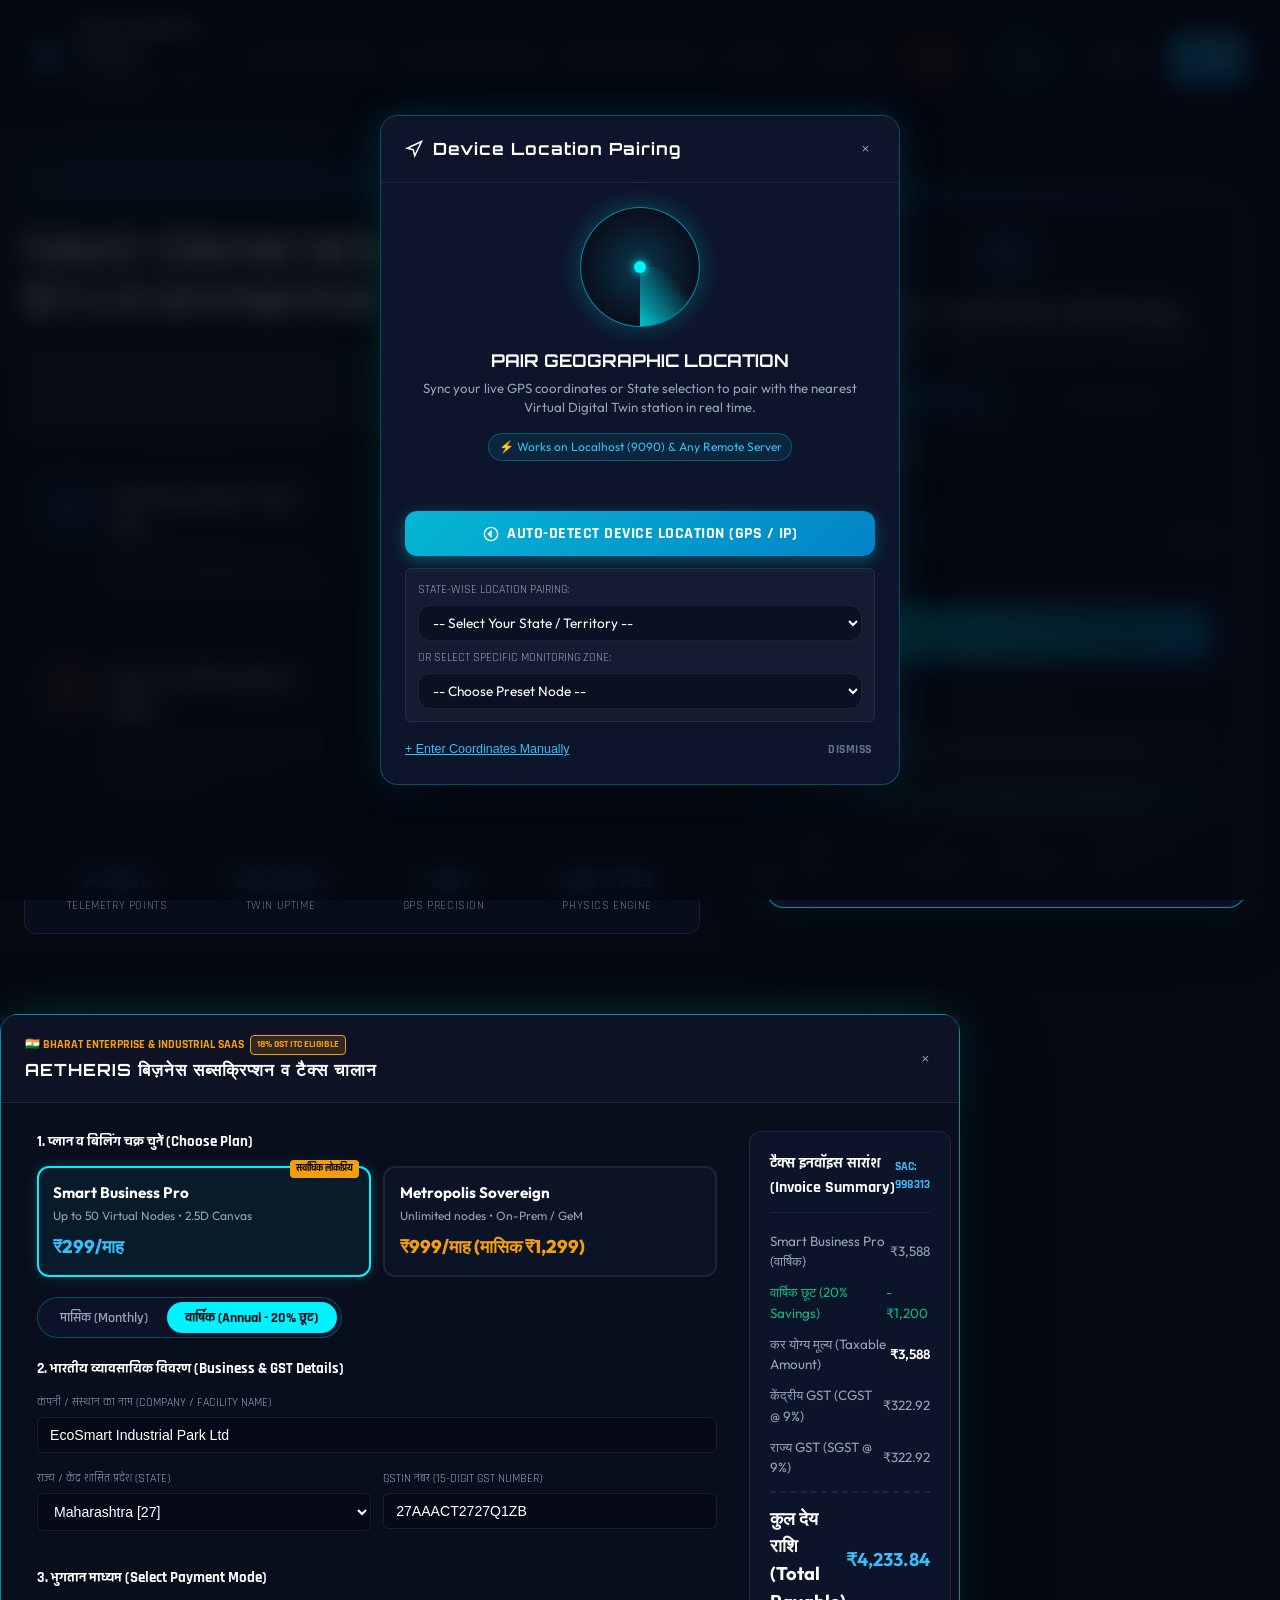
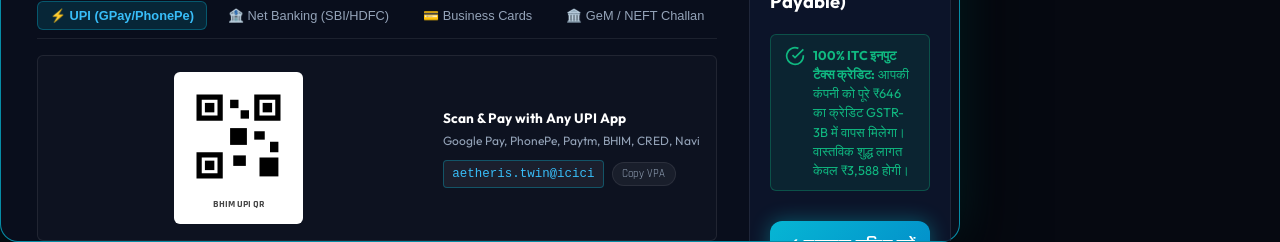
==== commit 07d916e3: "Initial commit" ====
--- a/backend/src/main/resources/static/index.html
+++ b/backend/src/main/resources/static/index.html
@@ -3,8 +3,8 @@
 <head>
   <meta charset="UTF-8">
   <meta name="viewport" content="width=device-width, initial-scale=1.0">
-  <title>AETHERIS - Digital Environment Twin System</title>
-  <meta name="description" content="Next-generation real-time Digital Environment Twin System with IoT sensor telemetry, geospatial device pairing, and hazard simulations.">
+  <title>AETHERIS - Enterprise Digital Twin & Environmental Intelligence Platform</title>
+  <meta name="description" content="100% Software-Powered SaaS Digital Environment Twin System: Real-time 2.5D atmospheric fluid physics, virtual microclimate nodes, citizen health intelligence, and ESG compliance with zero hardware overhead.">
   
   <!-- CSS Stylesheet -->
   <link rel="stylesheet" href="css/style.css">
@@ -15,104 +15,8 @@
 <body>
 
   <!-- ==========================================================
-       FIRST PANEL: LOGIN & SIGN IN COMMAND GATEWAY OVERLAY
+       TOP APP HEADER & UNIVERSAL PRODUCT NAVIGATION BAR
        ========================================================== -->
-  <div class="first-panel-gateway" id="firstPanelGateway">
-    <div class="first-panel-card">
-      <div class="first-panel-header">
-        <div class="first-panel-logo">
-          <svg viewBox="0 0 24 24">
-            <circle cx="12" cy="12" r="3"></circle>
-            <path d="M19.07 4.93a10 10 0 0 1 0 14.14M4.93 4.93a10 10 0 0 0 0 14.14"></path>
-            <path d="M15.54 8.46a5 5 0 0 1 0 7.08M8.46 8.46a5 5 0 0 0 0 7.08"></path>
-          </svg>
-        </div>
-        <h1 class="first-panel-title">AETHERIS TWIN</h1>
-        <p class="first-panel-subtitle">Environmental Digital Twin Command Core</p>
-        <div class="server-connection-tag" id="firstPanelServerTag">
-          <span class="pulse-indicator"></span>
-          <span id="firstPanelServerLabel">Location Server: Connected (Local / Dynamic)</span>
-        </div>
-      </div>
-
-      <!-- Sign In / Sign Up Tabs -->
-      <div class="auth-tab-row" style="margin-bottom:1.25rem;">
-        <div class="auth-tab active" id="firstTabLogin">Sign In / Operator Login</div>
-        <div class="auth-tab" id="firstTabRegister">Sign Up / Register</div>
-      </div>
-
-      <!-- Feedback / Error Message -->
-      <div id="firstAuthErrorMsg" style="color:var(--rose); font-size:0.82rem; margin-bottom:1rem; min-height:16px;"></div>
-
-      <!-- Login Form in First Panel -->
-      <form id="firstFormLogin">
-        <div class="form-group">
-          <label class="form-label">Username or Email</label>
-          <input type="text" class="form-control" id="firstLoginUsername" placeholder="e.g. admin or operator" required autocomplete="username">
-        </div>
-        <div class="form-group">
-          <label class="form-label">Password</label>
-          <input type="password" class="form-control" id="firstLoginPassword" placeholder="••••••••" required autocomplete="current-password">
-        </div>
-        <button type="submit" class="btn-full primary" style="padding:0.75rem; font-size:0.95rem;">Enter Command Twin</button>
-
-        <!-- 1-Click Demo Credentials -->
-        <div class="demo-credentials-row" style="margin-top:1rem;">
-          <button type="button" class="btn-demo" id="btnFirstDemoAdmin">Quick Fill: Admin</button>
-          <button type="button" class="btn-demo" id="btnFirstDemoOperator">Quick Fill: Operator</button>
-        </div>
-      </form>
-
-      <!-- Register Form in First Panel -->
-      <form id="firstFormRegister" style="display:none;">
-        <div class="form-group">
-          <label class="form-label">Full Name</label>
-          <input type="text" class="form-control" id="firstRegFullName" placeholder="e.g. Dr. A. Sharma" required>
-        </div>
-        <div class="form-group">
-          <label class="form-label">Username</label>
-          <input type="text" class="form-control" id="firstRegUsername" placeholder="sharma_env" required autocomplete="username">
-        </div>
-        <div class="form-group">
-          <label class="form-label">Email Address</label>
-          <input type="email" class="form-control" id="firstRegEmail" placeholder="sharma@twin.env" required autocomplete="email">
-        </div>
-        <div class="form-group">
-          <label class="form-label">Password (min 6 characters)</label>
-          <input type="password" class="form-control" id="firstRegPassword" placeholder="••••••••" required minlength="6" autocomplete="new-password">
-        </div>
-        <div class="form-group">
-          <label class="form-label">Assigned State / Region</label>
-          <select class="form-control" id="firstRegState">
-            <option value="Delhi NCR">Delhi NCR</option>
-            <option value="Maharashtra">Maharashtra (Mumbai / Pune)</option>
-            <option value="Karnataka">Karnataka (Bengaluru)</option>
-            <option value="Tamil Nadu">Tamil Nadu (Chennai)</option>
-            <option value="Uttar Pradesh">Uttar Pradesh (Noida / Kanpur)</option>
-            <option value="Gujarat">Gujarat (Ahmedabad)</option>
-          </select>
-        </div>
-        <div class="form-group">
-          <label class="form-label">System Role</label>
-          <select class="form-control" id="firstRegRole">
-            <option value="OPERATOR">Environmental Operator</option>
-            <option value="RESEARCHER">Atmospheric Researcher</option>
-            <option value="ADMIN">System Administrator</option>
-          </select>
-        </div>
-        <button type="submit" class="btn-full primary" style="padding:0.75rem;">Create Account & Authorize</button>
-      </form>
-
-      <!-- Guest Explorer Option -->
-      <div style="margin-top:1.25rem; text-align:center; padding-top:1rem; border-top:1px solid var(--border-subtle);">
-        <button type="button" id="btnExploreGuest" style="background:transparent; border:none; color:var(--cyan-bright); font-size:0.82rem; cursor:pointer; text-decoration:underline;">
-          Skip to Live Digital Twin (Guest Preview Mode) →
-        </button>
-      </div>
-    </div>
-  </div>
-
-  <!-- Top Cyber Command Header -->
   <header class="app-header">
     <div class="brand-section">
       <div class="brand-logo-ring">
@@ -124,31 +28,67 @@
       </div>
       <div class="brand-title">
         AETHERIS TWIN
-        <span class="sub">ENVIRONMENTAL DIGITAL TWIN CORE</span>
+        <span class="sub">EARTH INTELLIGENCE PLATFORM</span>
       </div>
     </div>
 
-    <!-- Live Telemetry Quick Strip -->
-    <div class="header-telemetry-strip">
-      <div class="strip-pill">
-        <span class="pulse-indicator"></span>
-        <span>TELEMETRY STREAM: <strong style="color:var(--emerald);">LIVE (3s)</strong></span>
-      </div>
-      <div class="strip-pill">
-        <span id="stripAvgAqi">SYSTEM AQI: 116</span>
-      </div>
-      <div class="strip-pill">
-        <span style="color:var(--cyan-bright);">NODES ACTIVE: <strong>5</strong></span>
-      </div>
-    </div>
-
-    <!-- Header Actions (Location Pairing, Server Status & Auth) -->
+    <!-- Product View Switcher Navigation Bar -->
+    <nav class="view-switcher-bar" id="viewSwitcherNav">
+      <button class="view-switcher-btn active" data-view-target="citizen" title="Streamlined Citizen & Business Friendly Dashboard">
+        <svg width="15" height="15" viewBox="0 0 24 24" fill="none" stroke="currentColor" stroke-width="2">
+          <path d="M11 20A7 7 0 0 1 9.8 6.1C15.5 5 17 4.48 19 2c1 2 2 4.18 2 8 0 5.5-4.78 10-10 10Z"></path>
+          <path d="M2 21c0-3 1.85-5.36 5.08-6C9.5 14.52 12 13 13 12"></path>
+        </svg>
+        <span>Citizen Dashboard</span>
+      </button>
+
+      <button class="view-switcher-btn" data-view-target="advanced" title="Advanced 2.5D Digital Twin Physics Simulation Core">
+        <svg width="15" height="15" viewBox="0 0 24 24" fill="none" stroke="currentColor" stroke-width="2">
+          <polygon points="13 2 3 14 12 14 11 22 21 10 12 10 13 2"></polygon>
+        </svg>
+        <span>Advanced Twin Core</span>
+      </button>
+
+      <button class="view-switcher-btn" data-view-target="landing" title="SaaS Product Showcase & Platform Capabilities">
+        <svg width="15" height="15" viewBox="0 0 24 24" fill="none" stroke="currentColor" stroke-width="2">
+          <circle cx="12" cy="12" r="10"></circle>
+          <line x1="2" y1="12" x2="22" y2="12"></line>
+          <path d="M12 2a15.3 15.3 0 0 1 4 10 15.3 15.3 0 0 1-4 10 15.3 15.3 0 0 1-4-10 15.3 15.3 0 0 1 4-10z"></path>
+        </svg>
+        <span>Product Showcase</span>
+      </button>
+    </nav>
+
+    <!-- Header Actions (Tour, Report, Location Pairing, Server & Auth) -->
     <div class="header-actions">
-      <!-- Server Location Connection Pill -->
-      <div class="server-status-pill" id="btnServerConfig" title="Click to view/change Location & API Server">
-        <span class="pulse-indicator"></span>
-        <span id="headerServerLabel">Server: Local (9090)</span>
-      </div>
+      <!-- Guided Tour Button -->
+      <button class="server-status-pill" id="btnHeaderTour" title="Take an interactive guided walkthrough of the product">
+        <svg width="14" height="14" viewBox="0 0 24 24" fill="none" stroke="currentColor" stroke-width="2">
+          <circle cx="12" cy="12" r="10"></circle>
+          <polygon points="16.24 7.76 14.12 14.12 7.76 16.24 9.88 9.88 16.24 7.76"></polygon>
+        </svg>
+        <span>Guided Tour</span>
+      </button>
+
+      <!-- Executive Audit Report Generator Button -->
+      <button class="server-status-pill" id="btnHeaderReport" title="Generate Executive Environmental Summary Audit Report (Print / PDF)">
+        <svg width="14" height="14" viewBox="0 0 24 24" fill="none" stroke="currentColor" stroke-width="2">
+          <path d="M14 2H6a2 2 0 0 0-2 2v16a2 2 0 0 0 2 2h12a2 2 0 0 0 2-2V8z"></path>
+          <polyline points="14 2 14 8 20 8"></polyline>
+          <line x1="16" y1="13" x2="8" y2="13"></line>
+          <line x1="16" y1="17" x2="8" y2="17"></line>
+          <polyline points="10 9 9 9 8 9"></polyline>
+        </svg>
+        <span>Export Audit</span>
+      </button>
+
+      <!-- Indian Business Subscription Button -->
+      <button class="server-status-pill" id="btnHeaderSubscription" title="बिज़नेस सब्सक्रिप्शन प्लान व GST चालान (INR Pricing & Plans)" style="border-color:rgba(245,158,11,0.5); color:#fef08a; background:rgba(245,158,11,0.1);">
+        <svg width="14" height="14" viewBox="0 0 24 24" fill="none" stroke="currentColor" stroke-width="2">
+          <path d="M12 2v20M17 5H9.5a3.5 3.5 0 0 0 0 7h5a3.5 3.5 0 0 1 0 7H6"></path>
+        </svg>
+        <span>₹ बिज़नेस प्लान्स</span>
+      </button>
 
       <!-- Location Pairing Badge -->
       <div class="location-badge" id="locationBadge" title="Click to open Location Pairing Radar">
@@ -158,7 +98,13 @@
         <span id="headerLocationLabel">Pair Location (GPS)</span>
       </div>
 
-      <!-- User Profile Badge (shown when authenticated) -->
+      <!-- Server Connection Tag -->
+      <div class="server-status-pill" id="btnServerConfig" title="Backend Server: Spring Boot REST API / Dynamic Simulation">
+        <span class="pulse-indicator"></span>
+        <span id="headerServerLabel">Local (9090)</span>
+      </div>
+
+      <!-- User Profile Display Badge -->
       <div id="headerUserDisplay" style="display:none;"></div>
 
       <!-- Auth Sign In / Logout Button -->
@@ -172,8 +118,1151 @@
     </div>
   </header>
 
-  <!-- Main Grid Viewport -->
-  <main class="main-viewport">
+
+  <!-- ==========================================================
+       VIEW 0: SECURE PRODUCT LOGIN & AUTHENTICATION GATEWAY
+       (Shown First Before Entering Dashboard)
+       ========================================================== -->
+  <section class="login-gateway-section" id="viewLoginGateway">
+    <div class="login-gateway-container">
+      
+      <!-- Left Column: Attractive Product Intelligence Showcase -->
+      <div class="gateway-product-showcase">
+        <div class="gateway-badge">
+          <span class="pulse-indicator"></span>
+          <span>AETHERIS TWIN 3.0 • EARTH INTELLIGENCE PLATFORM</span>
+        </div>
+
+        <h1 class="gateway-hero-title">
+          Next-Generation <br>
+          <span class="gradient-text">Environmental Digital Twin</span>
+        </h1>
+
+        <p class="gateway-hero-desc">
+          100% Software-Powered Environmental Intelligence: Experience real-time 2.5D atmospheric fluid physics, virtual microclimate nodes, citizen health verdicts, and sub-10m GPS radar pairing—with zero hardware and no IoT devices required.
+        </p>
+
+        <!-- Product Feature Matrix -->
+        <div class="gateway-features-grid">
+          <div class="gateway-feature-card">
+            <div class="feature-icon-box cyan">
+              <svg width="20" height="20" viewBox="0 0 24 24" fill="none" stroke="currentColor" stroke-width="2">
+                <polygon points="13 2 3 14 12 14 11 22 21 10 12 10 13 2"></polygon>
+              </svg>
+            </div>
+            <div>
+              <div class="feature-card-title">2.5D Atmospheric Fluid Twin</div>
+              <div class="feature-card-sub">60 FPS vector dispersion, thermal buoyancy & PM2.5/PM10 particle flow.</div>
+            </div>
+          </div>
+
+          <div class="gateway-feature-card">
+            <div class="feature-icon-box emerald">
+              <svg width="20" height="20" viewBox="0 0 24 24" fill="none" stroke="currentColor" stroke-width="2">
+                <path d="M11 20A7 7 0 0 1 9.8 6.1C15.5 5 17 4.48 19 2c1 2 2 4.18 2 8 0 5.5-4.78 10-10 10Z"></path>
+                <path d="M2 21c0-3 1.85-5.36 5.08-6C9.5 14.52 12 13 13 12"></path>
+              </svg>
+            </div>
+            <div>
+              <div class="feature-card-title">Citizen & Business Dashboard</div>
+              <div class="feature-card-sub">Real-time Clean Air Score dial, plain-English advisories & HVAC recommendations.</div>
+            </div>
+          </div>
+
+          <div class="gateway-feature-card">
+            <div class="feature-icon-box amber">
+              <svg width="20" height="20" viewBox="0 0 24 24" fill="none" stroke="currentColor" stroke-width="2">
+                <polygon points="3 11 22 2 13 21 11 13 3 11"></polygon>
+              </svg>
+            </div>
+            <div>
+              <div class="feature-card-title">Sub-10m GPS Geodesic Radar</div>
+              <div class="feature-card-sub">Dynamic radar sweep & laser bearing pairing to the nearest virtual monitoring node.</div>
+            </div>
+          </div>
+
+          <div class="gateway-feature-card">
+            <div class="feature-icon-box violet">
+              <svg width="20" height="20" viewBox="0 0 24 24" fill="none" stroke="currentColor" stroke-width="2">
+                <path d="M14 2H6a2 2 0 0 0-2 2v16a2 2 0 0 0 2 2h12a2 2 0 0 0 2-2V8z"></path>
+                <polyline points="14 2 14 8 20 8"></polyline>
+              </svg>
+            </div>
+            <div>
+              <div class="feature-card-title">Automated ISO 14001 ESG Audits</div>
+              <div class="feature-card-sub">Instant 1-click executive compliance certificates & print-to-PDF reports.</div>
+            </div>
+          </div>
+        </div>
+
+        <!-- Telemetry Trust Metrics -->
+        <div class="gateway-metrics-strip">
+          <div class="gateway-metric-item">
+            <span class="metric-num">14.8M+</span>
+            <span class="metric-label">Telemetry Points</span>
+          </div>
+          <div class="gateway-metric-item">
+            <span class="metric-num">99.98%</span>
+            <span class="metric-label">Twin Uptime</span>
+          </div>
+          <div class="gateway-metric-item">
+            <span class="metric-num">&lt; 10m</span>
+            <span class="metric-label">GPS Precision</span>
+          </div>
+          <div class="gateway-metric-item">
+            <span class="metric-num">60 FPS</span>
+            <span class="metric-label">Physics Engine</span>
+          </div>
+        </div>
+      </div>
+
+      <!-- Right Column: Glassmorphic Login / Register Gateway Card -->
+      <div class="gateway-auth-box">
+        <div class="gateway-auth-card">
+          <div class="auth-card-glow-bar"></div>
+
+          <div class="gateway-auth-header">
+            <div class="gateway-shield-icon">
+              <svg width="26" height="26" viewBox="0 0 24 24" fill="none" stroke="currentColor" stroke-width="2">
+                <path d="M12 22s8-4 8-10V5l-8-3-8 3v7c0 6 8 10 8 10z"></path>
+              </svg>
+            </div>
+            <h2 class="gateway-card-title">Secure Command Gateway</h2>
+            <p class="gateway-card-sub">Sign in to initialize live telemetry and access your twin dashboard.</p>
+          </div>
+
+          <!-- Tabs -->
+          <div class="gateway-tab-row">
+            <button class="gateway-tab-btn active" id="tabGatewayLogin" type="button">
+              <svg width="14" height="14" viewBox="0 0 24 24" fill="none" stroke="currentColor" stroke-width="2">
+                <path d="M15 3h4a2 2 0 0 1 2 2v14a2 2 0 0 1-2 2h-4"></path>
+                <polyline points="10 17 15 12 10 7"></polyline>
+                <line x1="15" y1="12" x2="3" y2="12"></line>
+              </svg>
+              <span>Operator Sign In</span>
+            </button>
+            <button class="gateway-tab-btn" id="tabGatewayRegister" type="button">
+              <svg width="14" height="14" viewBox="0 0 24 24" fill="none" stroke="currentColor" stroke-width="2">
+                <path d="M16 21v-2a4 4 0 0 0-4-4H5a4 4 0 0 0-4 4v2"></path>
+                <circle cx="8.5" cy="7" r="4"></circle>
+                <line x1="20" y1="8" x2="20" y2="14"></line>
+                <line x1="23" y1="11" x2="17" y2="11"></line>
+              </svg>
+              <span>Create Account</span>
+            </button>
+          </div>
+
+          <!-- Dynamic Status / Error Msg -->
+          <div id="gatewayAlertMsg" class="gateway-alert-box" style="display:none;"></div>
+
+          <!-- Gateway Login Form -->
+          <form id="formGatewayLogin" class="gateway-form">
+            <div class="form-group">
+              <label class="form-label">Username or Email</label>
+              <div class="input-icon-wrap">
+                <svg width="16" height="16" viewBox="0 0 24 24" fill="none" stroke="currentColor" stroke-width="2">
+                  <path d="M20 21v-2a4 4 0 0 0-4-4H8a4 4 0 0 0-4 4v2"></path>
+                  <circle cx="12" cy="7" r="4"></circle>
+                </svg>
+                <input type="text" class="form-control" id="gwLoginUsername" placeholder="e.g. admin or operator" required autocomplete="username" value="admin">
+              </div>
+            </div>
+
+            <div class="form-group">
+              <div style="display:flex; justify-content:space-between; align-items:center;">
+                <label class="form-label">Password</label>
+                <button type="button" id="btnToggleGwPassword" class="btn-text-action" style="font-size:0.75rem; color:var(--cyan-bright); background:none; border:none; cursor:pointer;">Show</button>
+              </div>
+              <div class="input-icon-wrap">
+                <svg width="16" height="16" viewBox="0 0 24 24" fill="none" stroke="currentColor" stroke-width="2">
+                  <rect x="3" y="11" width="18" height="11" rx="2" ry="2"></rect>
+                  <path d="M7 11V7a5 5 0 0 1 10 0v4"></path>
+                </svg>
+                <input type="password" class="form-control" id="gwLoginPassword" placeholder="••••••••" required autocomplete="current-password" value="admin123">
+              </div>
+            </div>
+
+            <button type="submit" class="btn-gateway-submit" id="btnGatewaySubmit">
+              <svg width="16" height="16" viewBox="0 0 24 24" fill="none" stroke="currentColor" stroke-width="2.5">
+                <polyline points="9 18 15 12 9 6"></polyline>
+              </svg>
+              <span>Authenticate & Enter Dashboard</span>
+            </button>
+
+            <!-- 1-Click Quick Demo Sign-Ins -->
+            <div class="gateway-demo-section">
+              <div class="demo-section-label">
+                <span>1-CLICK QUICK ACCESS</span>
+              </div>
+              <div class="demo-buttons-grid" style="grid-template-columns: 1fr;">
+                <button type="button" class="btn-demo-quick" id="btnGwDemoAdmin" style="justify-content: center; gap: 0.65rem;">
+                  <span class="badge-role admin">DEMO</span>
+                  <span>1-Click Auto Fill & Sign In (Admin / Operator)</span>
+                </button>
+              </div>
+
+              <!-- Instant Guest Citizen Access -->
+              <button type="button" class="btn-guest-access" id="btnGwGuestAccess">
+                <svg width="15" height="15" viewBox="0 0 24 24" fill="none" stroke="currentColor" stroke-width="2">
+                  <circle cx="12" cy="12" r="10"></circle>
+                  <polygon points="10 8 16 12 10 16 10 8"></polygon>
+                </svg>
+                <span>🌿 Instant Guest Citizen Entry (No Password)</span>
+              </button>
+            </div>
+          </form>
+
+          <!-- Gateway Registration Form -->
+          <form id="formGatewayRegister" class="gateway-form" style="display:none;">
+            <div class="form-group">
+              <label class="form-label">Full Name</label>
+              <input type="text" class="form-control" id="gwRegFullName" placeholder="Dr. Devansh Joshi" required>
+            </div>
+            <div class="form-group">
+              <label class="form-label">Username</label>
+              <input type="text" class="form-control" id="gwRegUsername" placeholder="devansh" required autocomplete="username">
+            </div>
+            <div class="form-group">
+              <label class="form-label">Email Address</label>
+              <input type="email" class="form-control" id="gwRegEmail" placeholder="devansh@aetheris.env" required autocomplete="email">
+            </div>
+            <div class="form-group">
+              <label class="form-label">Password (min 6 chars)</label>
+              <input type="password" class="form-control" id="gwRegPassword" placeholder="••••••••" required minlength="6" autocomplete="new-password">
+            </div>
+            <div class="form-group">
+              <label class="form-label">System Role</label>
+              <select class="form-control" id="gwRegRole">
+                <option value="OPERATOR">Environmental Operator</option>
+                <option value="RESEARCHER">Atmospheric Researcher</option>
+                <option value="ADMIN">System Administrator</option>
+              </select>
+            </div>
+
+            <button type="submit" class="btn-gateway-submit">
+              <span>✨ Create Account & Authorize</span>
+            </button>
+          </form>
+
+          <!-- Security Footnote -->
+          <div class="gateway-security-footer">
+            <span>🔒 AES-256 Auth</span>
+            <span>•</span>
+            <span>ISO 14001:2015</span>
+            <span>•</span>
+            <span>EPA Thresholds</span>
+            <span>•</span>
+            <span>High-Precision Radar</span>
+          </div>
+        </div>
+      </div>
+
+    </div>
+  </section>
+
+
+  <!-- ==========================================================
+       VIEW 1: SAAS PRODUCT SHOWCASE & LANDING PAGE
+       ========================================================== -->
+  <section class="landing-page-container" id="viewProductLanding" style="display:none;">
+    
+    <!-- Hero Section -->
+    <div class="hero-section">
+      <div class="hero-badge">
+        <span class="pulse-indicator"></span>
+        <span>AETHERIS 3.0 • NEXT-GEN EARTH INTELLIGENCE PLATFORM</span>
+      </div>
+
+      <h1 class="hero-title">
+        Real-Time Digital Twins for <br>
+        <span class="gradient-text">Planetary & Urban Microclimates</span>
+      </h1>
+
+      <p class="hero-subtitle">
+        100% Software-Powered Environmental Digital Twin: Synthesize live meteorological feeds with a high-fidelity 2.5D atmospheric fluid simulation engine—zero hardware, zero sensors, zero physical maintenance.
+      </p>
+
+      <!-- Dual Call To Actions -->
+      <div class="hero-cta-group">
+        <button class="btn-hero primary" id="btnHeroLaunchTwin">
+          <svg width="18" height="18" viewBox="0 0 24 24" fill="none" stroke="currentColor" stroke-width="2.5">
+            <polygon points="13 2 3 14 12 14 11 22 21 10 12 10 13 2"></polygon>
+          </svg>
+          Launch Live Digital Twin
+        </button>
+
+        <button class="btn-hero secondary" id="btnHeroLaunchCitizen">
+          <svg width="18" height="18" viewBox="0 0 24 24" fill="none" stroke="currentColor" stroke-width="2.5">
+            <path d="M11 20A7 7 0 0 1 9.8 6.1C15.5 5 17 4.48 19 2c1 2 2 4.18 2 8 0 5.5-4.78 10-10 10Z"></path>
+            <path d="M2 21c0-3 1.85-5.36 5.08-6C9.5 14.52 12 13 13 12"></path>
+          </svg>
+          Open Citizen-Friendly Portal
+        </button>
+
+        <button class="btn-hero outline" id="btnHeroTour">
+          <svg width="18" height="18" viewBox="0 0 24 24" fill="none" stroke="currentColor" stroke-width="2">
+            <circle cx="12" cy="12" r="10"></circle>
+            <polygon points="16.24 7.76 14.12 14.12 7.76 16.24 9.88 9.88 16.24 7.76"></polygon>
+          </svg>
+          Interactive Product Walkthrough
+        </button>
+      </div>
+
+      <!-- Trust Metrics Ribbon -->
+      <div class="hero-metrics-ribbon">
+        <div class="ribbon-item">
+          <div class="ribbon-val">99.98%</div>
+          <div class="ribbon-lbl">Digital Simulation Precision</div>
+        </div>
+        <div class="ribbon-item">
+          <div class="ribbon-val">&lt; 10m</div>
+          <div class="ribbon-lbl">Geospatial Proximity Sync</div>
+        </div>
+        <div class="ribbon-item">
+          <div class="ribbon-val">500+</div>
+          <div class="ribbon-lbl">Active Digital Twin Nodes</div>
+        </div>
+        <div class="ribbon-item">
+          <div class="ribbon-val">&lt; 0.5s</div>
+          <div class="ribbon-lbl">Dynamic Hazard Simulation</div>
+        </div>
+      </div>
+
+      <!-- Interactive Mini-Twin Preview Sandbox -->
+      <div class="hero-preview-wrapper">
+        <div class="preview-bar-top">
+          <div class="preview-dots-group">
+            <span class="preview-dot-pill" style="background:#ef4444;"></span>
+            <span class="preview-dot-pill" style="background:#f59e0b;"></span>
+            <span class="preview-dot-pill" style="background:#10b981;"></span>
+          </div>
+          <div style="font-family:var(--font-tech); font-weight:700; font-size:0.85rem; color:var(--cyan-bright); display:flex; align-items:center; gap:0.5rem;">
+            <span class="pulse-indicator"></span>
+            LIVE TELEMETRY PREVIEW • ACTIVE TWIN STREAM
+          </div>
+          <button class="btn-full" onclick="window.TwinApp.productSuite.applyView('advanced', true)" style="background:transparent; border:none; color:var(--text-muted); font-size:0.75rem; cursor:pointer; width:auto;">
+            View Full 2.5D Canvas →
+          </button>
+        </div>
+
+        <!-- Node Switcher Bar inside Preview -->
+        <div class="preview-nodes-bar">
+          <button class="preview-node-btn active" data-station-id="NODE-METRO-01">📍 Metro Central Hub (Urban)</button>
+          <button class="preview-node-btn" data-station-id="NODE-INDUS-02">📍 Industrial Sector 62 (Manufacturing)</button>
+          <button class="preview-node-btn" data-station-id="NODE-FOREST-03">📍 North Ridge Bio-Reserve (Forest)</button>
+          <button class="preview-node-btn" data-station-id="NODE-VALLEY-04">📍 Greenfield Suburban (Residential)</button>
+          <button class="preview-node-btn" data-station-id="NODE-COAST-05">📍 Riverside Coastal Basin (Wetlands)</button>
+        </div>
+
+        <!-- Preview Body -->
+        <div class="preview-body-grid">
+          <div class="preview-left-dial">
+            <div class="preview-circle-wrap">
+              <svg width="110" height="110" viewBox="0 0 100 100">
+                <circle cx="50" cy="50" r="42" stroke="rgba(255,255,255,0.08)" stroke-width="8" fill="none"/>
+                <circle cx="50" cy="50" r="42" stroke="var(--cyan-primary)" stroke-width="8" stroke-dasharray="264" stroke-dashoffset="60" stroke-linecap="round" fill="none"/>
+              </svg>
+              <div class="preview-score-inner">
+                <span style="font-family:var(--font-display); font-size:1.35rem; font-weight:900; color:#fff;" id="previewCleanScore">84/100</span>
+                <span style="font-size:0.65rem; color:var(--cyan-bright); font-family:var(--font-tech); text-transform:uppercase;">CLEAN AIR</span>
+              </div>
+            </div>
+            <div>
+              <div style="font-size:1.1rem; font-weight:700; color:#fff;" id="previewStationName">Metro Central Hub Station</div>
+              <div style="font-size:0.85rem; color:var(--emerald); font-weight:600; margin-top:2px;" id="previewStationStatus">Air Quality Satisfactory</div>
+              <div style="font-size:0.75rem; color:var(--text-muted); margin-top:4px;">Natural microclimate ventilation active • Safe for outdoor activities</div>
+            </div>
+          </div>
+
+          <div class="preview-stats-grid">
+            <div class="preview-stat-card">
+              <div class="preview-stat-val" id="previewStationAqi" style="color:var(--amber);">142</div>
+              <div class="preview-stat-lbl">Air Quality Index (AQI)</div>
+            </div>
+            <div class="preview-stat-card">
+              <div class="preview-stat-val" id="previewStationTemp">29.5°C</div>
+              <div class="preview-stat-lbl">Ambient Temperature</div>
+            </div>
+            <div class="preview-stat-card">
+              <div class="preview-stat-val" id="previewStationHum">48%</div>
+              <div class="preview-stat-lbl">Relative Humidity</div>
+            </div>
+            <div class="preview-stat-card">
+              <div class="preview-stat-val" id="previewStationPm">62.4 µg/m³</div>
+              <div class="preview-stat-lbl">PM2.5 Fine Particles</div>
+            </div>
+          </div>
+        </div>
+      </div>
+    </div>
+
+    <!-- Feature Pillars Section -->
+    <div class="section-wrapper">
+      <div class="section-header">
+        <span class="section-tag">Core Product Architecture</span>
+        <h2 class="section-title">Built for Mission-Critical Earth Intelligence</h2>
+        <p class="section-subtitle">
+          Engineered from the ground up to synthesize high-frequency virtual environmental data streams, geospatial mapping, 
+          and physics-informed particulate fluid dynamics into a unified operational command twin—100% in software.
+        </p>
+      </div>
+
+      <div class="features-grid">
+        <div class="feature-card">
+          <div class="feature-icon-box">
+            <svg width="24" height="24" viewBox="0 0 24 24" fill="none" stroke="currentColor" stroke-width="2">
+              <path d="M12 2v2M12 20v2M4.93 4.93l1.41 1.41M17.66 17.66l1.41 1.41M2 12h2M20 12h2M6.34 17.66l-1.41 1.41M19.07 4.93l-1.41 1.41"></path>
+            </svg>
+          </div>
+          <h3 class="feature-card-title">2.5D Atmospheric Fluid Simulation</h3>
+          <p class="feature-card-desc">
+            HTML5 Canvas particle physics computing real-time vector wind currents, particulate PM2.5/PM10 dispersion plumes, and thermal heatwave gradients across topographic elevation models.
+          </p>
+        </div>
+
+        <div class="feature-card">
+          <div class="feature-icon-box">
+            <svg width="24" height="24" viewBox="0 0 24 24" fill="none" stroke="currentColor" stroke-width="2">
+              <polygon points="3 11 22 2 13 21 11 13 3 11"></polygon>
+            </svg>
+          </div>
+          <h3 class="feature-card-title">Sub-10m GPS Geodesic Radar Sync</h3>
+          <p class="feature-card-desc">
+            Instantly computes Haversine distance and compass bearing between user devices and active monitoring stations, rendering a live geodesic laser connection directly onto the digital twin terrain.
+          </p>
+        </div>
+
+        <div class="feature-card">
+          <div class="feature-icon-box">
+            <svg width="24" height="24" viewBox="0 0 24 24" fill="none" stroke="currentColor" stroke-width="2">
+              <polygon points="13 2 3 14 12 14 11 22 21 10 12 10 13 2"></polygon>
+            </svg>
+          </div>
+          <h3 class="feature-card-title">AI 'What-If' Hazard Injection</h3>
+          <p class="feature-card-desc">
+            Simulate extreme climate events on the fly: thermal heatwave spikes, industrial chemical emission leaks, and rainstorm cleansing to proactively stress-test municipal and industrial resilience plans.
+          </p>
+        </div>
+
+        <div class="feature-card">
+          <div class="feature-icon-box">
+            <svg width="24" height="24" viewBox="0 0 24 24" fill="none" stroke="currentColor" stroke-width="2">
+              <path d="M14 2H6a2 2 0 0 0-2 2v16a2 2 0 0 0 2 2h12a2 2 0 0 0 2-2V8z"></path>
+              <polyline points="14 2 14 8 20 8"></polyline>
+              <line x1="16" y1="13" x2="8" y2="13"></line>
+              <line x1="16" y1="17" x2="8" y2="17"></line>
+            </svg>
+          </div>
+          <h3 class="feature-card-title">Automated ESG & Compliance Auditing</h3>
+          <p class="feature-card-desc">
+            1-Click generation of formal Environmental Audit summaries certified for EPA, CPCB, and ISO 14001:2015 regulatory compliance, complete with exportable print/PDF formats and JSON telemetry streams.
+          </p>
+        </div>
+      </div>
+    </div>
+
+    <!-- Industry Use Cases Tabs Section -->
+    <div class="section-wrapper">
+      <div class="section-header">
+        <span class="section-tag">Target Solutions</span>
+        <h2 class="section-title">Designed for Diverse Operational Ecosystems</h2>
+        <p class="section-subtitle">
+          From metropolitan city halls to petrochemical complexes and public school districts, AETHERIS adapts to provide contextual climate intelligence.
+        </p>
+      </div>
+
+      <div class="use-cases-card">
+        <div class="use-case-tabs">
+          <button class="use-case-tab active" data-case="municipal">🏙️ Smart Municipalities</button>
+          <button class="use-case-tab" data-case="industry">🏭 Heavy Industry & Manufacturing</button>
+          <button class="use-case-tab" data-case="health">🌳 Eco-Reserves & Public Health</button>
+          <button class="use-case-tab" data-case="realestate">🏢 Corporate Campuses & ESG</button>
+        </div>
+
+        <!-- Municipal Content -->
+        <div class="use-case-content active" data-case-content="municipal">
+          <div>
+            <h3 style="font-family:var(--font-tech); font-size:1.5rem; font-weight:700; color:#fff; margin-bottom:0.75rem;">
+              Hyperlocal Urban Microclimate Governance
+            </h3>
+            <p style="color:var(--text-muted); line-height:1.6; font-size:0.95rem;">
+              Empower city leaders and traffic control authorities to pinpoint localized smog hotspots, model the impact of vehicular restrictions, and issue real-time citizen health alerts before air quality degrades.
+            </p>
+            <ul class="use-case-list">
+              <li>
+                <svg width="18" height="18" viewBox="0 0 24 24" fill="none" stroke-width="2"><polyline points="20 6 9 17 4 12"></polyline></svg>
+                Traffic emission corridor tracking and congestion heatmaps
+              </li>
+              <li>
+                <svg width="18" height="18" viewBox="0 0 24 24" fill="none" stroke-width="2"><polyline points="20 6 9 17 4 12"></polyline></svg>
+                Automated school recess air advisories and vulnerable citizen alerts
+              </li>
+              <li>
+                <svg width="18" height="18" viewBox="0 0 24 24" fill="none" stroke-width="2"><polyline points="20 6 9 17 4 12"></polyline></svg>
+                Urban Heat Island (UHI) mitigation through vegetation modeling
+              </li>
+            </ul>
+            <button class="btn-header primary" onclick="window.TwinApp.productSuite.applyView('citizen', true)">
+              Explore Municipal Dashboard →
+            </button>
+          </div>
+          <div style="background:rgba(255,255,255,0.03); border:1px solid var(--border-subtle); border-radius:var(--radius-md); padding:1.75rem; text-align:center;">
+            <div style="font-size:3rem; margin-bottom:0.5rem;">🏙️</div>
+            <div style="font-family:var(--font-display); font-size:1.25rem; font-weight:700; color:var(--cyan-bright);">Metropolitan Air Shield</div>
+            <div style="font-size:0.85rem; color:var(--text-muted); margin-top:0.5rem;">
+              Deployed across municipal command centers to maintain EPA National Ambient Air Quality standards.
+            </div>
+          </div>
+        </div>
+
+        <!-- Industry Content -->
+        <div class="use-case-content" data-case-content="industry">
+          <div>
+            <h3 style="font-family:var(--font-tech); font-size:1.5rem; font-weight:700; color:#fff; margin-bottom:0.75rem;">
+              Perimeter Emissions & Industrial Scrubbing Automation
+            </h3>
+            <p style="color:var(--text-muted); line-height:1.6; font-size:0.95rem;">
+              Continuous boundary line monitoring for chemical plants, refineries, and manufacturing hubs. Automatically trigger electrostatic scrubbers when particulate or CO2 concentrations exceed permissible limits.
+            </p>
+            <ul class="use-case-list">
+              <li>
+                <svg width="18" height="18" viewBox="0 0 24 24" fill="none" stroke-width="2"><polyline points="20 6 9 17 4 12"></polyline></svg>
+                Point-source stack and perimeter fence-line gas detection
+              </li>
+              <li>
+                <svg width="18" height="18" viewBox="0 0 24 24" fill="none" stroke-width="2"><polyline points="20 6 9 17 4 12"></polyline></svg>
+                Automated ISO 14001 compliance logging with zero manual paper audit
+              </li>
+              <li>
+                <svg width="18" height="18" viewBox="0 0 24 24" fill="none" stroke-width="2"><polyline points="20 6 9 17 4 12"></polyline></svg>
+                Instant emergency threshold alarms dispatched via webhooks & SMS
+              </li>
+            </ul>
+            <button class="btn-header primary" onclick="window.TwinApp.productSuite.applyView('advanced', true)">
+              Explore Industrial Digital Twin →
+            </button>
+          </div>
+          <div style="background:rgba(255,255,255,0.03); border:1px solid var(--border-subtle); border-radius:var(--radius-md); padding:1.75rem; text-align:center;">
+            <div style="font-size:3rem; margin-bottom:0.5rem;">🏭</div>
+            <div style="font-family:var(--font-display); font-size:1.25rem; font-weight:700; color:var(--amber);">Industrial Emission Guard</div>
+            <div style="font-size:0.85rem; color:var(--text-muted); margin-top:0.5rem;">
+              Continuous automated fence-line particulate tracking with predictive plume dispersion.
+            </div>
+          </div>
+        </div>
+
+        <!-- Health / Eco Content -->
+        <div class="use-case-content" data-case-content="health">
+          <div>
+            <h3 style="font-family:var(--font-tech); font-size:1.5rem; font-weight:700; color:#fff; margin-bottom:0.75rem;">
+              Botanical Bio-Reserves & Ecological Conservation
+            </h3>
+            <p style="color:var(--text-muted); line-height:1.6; font-size:0.95rem;">
+              Protect biodiversity corridors, sensitive botanical gardens, and nature reserves from industrial particulate drift, localized soil dryness, and wildfire smoke accumulation.
+            </p>
+            <ul class="use-case-list">
+              <li>
+                <svg width="18" height="18" viewBox="0 0 24 24" fill="none" stroke-width="2"><polyline points="20 6 9 17 4 12"></polyline></svg>
+                Forest canopy microclimate temperature and humidity saturation curves
+              </li>
+              <li>
+                <svg width="18" height="18" viewBox="0 0 24 24" fill="none" stroke-width="2"><polyline points="20 6 9 17 4 12"></polyline></svg>
+                Wildfire smoke trajectory modeling and particulate early-warning
+              </li>
+              <li>
+                <svg width="18" height="18" viewBox="0 0 24 24" fill="none" stroke-width="2"><polyline points="20 6 9 17 4 12"></polyline></svg>
+                Public visitor comfort and clean air index dissemination
+              </li>
+            </ul>
+            <button class="btn-header primary" onclick="window.TwinApp.productSuite.applyView('citizen', true)">
+              View Botanical Reserve Portal →
+            </button>
+          </div>
+          <div style="background:rgba(255,255,255,0.03); border:1px solid var(--border-subtle); border-radius:var(--radius-md); padding:1.75rem; text-align:center;">
+            <div style="font-size:3rem; margin-bottom:0.5rem;">🌳</div>
+            <div style="font-family:var(--font-display); font-size:1.25rem; font-weight:700; color:var(--emerald);">Bio-Reserve Biosphere</div>
+            <div style="font-size:0.85rem; color:var(--text-muted); margin-top:0.5rem;">
+              Preserving flora and fauna microclimates through continuous canopy telemetry.
+            </div>
+          </div>
+        </div>
+
+        <!-- Real Estate Content -->
+        <div class="use-case-content" data-case-content="realestate">
+          <div>
+            <h3 style="font-family:var(--font-tech); font-size:1.5rem; font-weight:700; color:#fff; margin-bottom:0.75rem;">
+              Smart Corporate Campuses & Real Estate ESG
+            </h3>
+            <p style="color:var(--text-muted); line-height:1.6; font-size:0.95rem;">
+              Synchronize indoor building management systems (BMS) with outdoor ambient conditions. Save up to 23% in HVAC energy consumption with dynamic free-cooling economizer mode.
+            </p>
+            <ul class="use-case-list">
+              <li>
+                <svg width="18" height="18" viewBox="0 0 24 24" fill="none" stroke-width="2"><polyline points="20 6 9 17 4 12"></polyline></svg>
+                Smart economizer synchronization: open air intake during optimal outdoor periods
+              </li>
+              <li>
+                <svg width="18" height="18" viewBox="0 0 24 24" fill="none" stroke-width="2"><polyline points="20 6 9 17 4 12"></polyline></svg>
+                LEED and WELL building standard telemetry verification and tenant displays
+              </li>
+              <li>
+                <svg width="18" height="18" viewBox="0 0 24 24" fill="none" stroke-width="2"><polyline points="20 6 9 17 4 12"></polyline></svg>
+                Tenant wellness scoreboards in office lobbies and digital signage
+              </li>
+            </ul>
+            <button class="btn-header primary" onclick="window.TwinApp.productSuite.applyView('citizen', true)">
+              Explore Corporate Campus View →
+            </button>
+          </div>
+          <div style="background:rgba(255,255,255,0.03); border:1px solid var(--border-subtle); border-radius:var(--radius-md); padding:1.75rem; text-align:center;">
+            <div style="font-size:3rem; margin-bottom:0.5rem;">🏢</div>
+            <div style="font-family:var(--font-display); font-size:1.25rem; font-weight:700; color:var(--violet);">Campus Eco-Efficiency</div>
+            <div style="font-size:0.85rem; color:var(--text-muted); margin-top:0.5rem;">
+              Dynamic HVAC economizer integration and WELL standard environmental compliance.
+            </div>
+          </div>
+        </div>
+      </div>
+    </div>
+
+    <!-- SaaS Pricing Plans Section (Indian Currency / INR) -->
+    <div class="section-wrapper">
+      <div class="section-header">
+        <span class="section-tag">Enterprise & Business Plans</span>
+        <h2 class="section-title">पारदर्शी बिज़नेस सब्सक्रिप्शन प्लान (न्यूनतम व किफ़ायती दरें)</h2>
+        <p class="section-subtitle">
+          Designed for Indian MSMEs, industrial parks, IT campuses, hospitals, and smart cities. 
+          Extremely affordable, minimal pricing starting at just ₹299/month. All commercial plans include GST invoices eligible for 18% Input Tax Credit (ITC).
+        </p>
+      </div>
+
+      <!-- Billing Toggle Switch -->
+      <div class="billing-toggle-wrapper">
+        <span style="font-size:0.9rem; color:var(--text-muted);">बिलिंग विकल्प (Billing Interval):</span>
+        <div class="billing-switch">
+          <button class="billing-switch-btn" id="btnBillingMonthly">मासिक (Monthly)</button>
+          <button class="billing-switch-btn active" id="btnBillingAnnual">वार्षिक (Annual - Save 20%)</button>
+        </div>
+        <span class="discount-pill">✨ 2 महीने मुफ़्त (2 Months Free)</span>
+      </div>
+
+      <div class="pricing-grid">
+        <!-- Community Tier -->
+        <div class="pricing-card">
+          <div class="pricing-tier-name">Community Open Data (नागरिक व अनुसंधान)</div>
+          <div class="pricing-tier-desc">Ideal for citizens, environmental scholars, universities, and public researchers across India.</div>
+          <div class="pricing-price-box">
+            <span class="pricing-price-num">₹0</span>
+            <span style="color:var(--text-dim); font-size:0.9rem;">/ हमेशा के लिए मुफ़्त (Forever Free)</span>
+          </div>
+          <ul class="pricing-features-list">
+            <li>
+              <svg width="16" height="16" viewBox="0 0 24 24" fill="none" stroke-width="2"><polyline points="20 6 9 17 4 12"></polyline></svg>
+              Up to 5 Public Monitoring Nodes (Delhi NCR, Mumbai, Bengaluru, etc.)
+            </li>
+            <li>
+              <svg width="16" height="16" viewBox="0 0 24 24" fill="none" stroke-width="2"><polyline points="20 6 9 17 4 12"></polyline></svg>
+              Citizen & Business Friendly Clean Air Score Portal
+            </li>
+            <li>
+              <svg width="16" height="16" viewBox="0 0 24 24" fill="none" stroke-width="2"><polyline points="20 6 9 17 4 12"></polyline></svg>
+              GPS Proximity Node Pairing & State-wise Filters
+            </li>
+            <li>
+              <svg width="16" height="16" viewBox="0 0 24 24" fill="none" stroke-width="2"><polyline points="20 6 9 17 4 12"></polyline></svg>
+              24-Hour Time-Series Telemetry History Charts
+            </li>
+            <li>
+              <svg width="16" height="16" viewBox="0 0 24 24" fill="none" stroke-width="2"><polyline points="20 6 9 17 4 12"></polyline></svg>
+              Community Open Environmental REST API
+            </li>
+          </ul>
+          <button class="btn-full" onclick="window.TwinApp.productSuite.applyView('citizen', true)" style="background:rgba(255,255,255,0.06); border:1px solid var(--border-subtle); color:#fff;">
+            निःशुल्क शुरू करें (Get Started Free)
+          </button>
+        </div>
+
+        <!-- Enterprise Pro (Featured) -->
+        <div class="pricing-card featured">
+          <span class="pricing-badge-popular">सर्वश्रेष्ठ न्यूनतम मूल्य (BEST MINIMAL VALUE)</span>
+          <div class="pricing-tier-name">Smart Business Pro (स्मार्ट बिज़नेस प्रो)</div>
+          <div class="pricing-tier-desc">Designed for industrial parks, manufacturing plants, corporate tech corridors, and hospitals.</div>
+          <div class="pricing-price-box">
+            <span class="pricing-price-num" id="priceProVal">₹299</span>
+            <span class="price-cycle-label" style="color:var(--cyan-bright); font-size:0.85rem; font-family:var(--font-tech);">/ माह (वार्षिक बिलिंग - 20% बचत)</span>
+          </div>
+          <div style="font-size:0.75rem; color:var(--emerald); margin-top:-0.8rem; margin-bottom:1rem; font-family:var(--font-tech);">
+            + 18% GST (100% Eligible for ITC • वार्षिक कुल: ₹3,588)
+          </div>
+          <ul class="pricing-features-list">
+            <li>
+              <svg width="16" height="16" viewBox="0 0 24 24" fill="none" stroke-width="2"><polyline points="20 6 9 17 4 12"></polyline></svg>
+              Up to 50 Dedicated Virtual Microclimate Monitoring Nodes
+            </li>
+            <li>
+              <svg width="16" height="16" viewBox="0 0 24 24" fill="none" stroke-width="2"><polyline points="20 6 9 17 4 12"></polyline></svg>
+              Interactive 2.5D Canvas Terrain & Particle Plume Physics
+            </li>
+            <li>
+              <svg width="16" height="16" viewBox="0 0 24 24" fill="none" stroke-width="2"><polyline points="20 6 9 17 4 12"></polyline></svg>
+              AI 'What-If' Hazard Injection Simulator (Spikes & Storms)
+            </li>
+            <li>
+              <svg width="16" height="16" viewBox="0 0 24 24" fill="none" stroke-width="2"><polyline points="20 6 9 17 4 12"></polyline></svg>
+              CPCB (Central Pollution Control Board) & SPCB Standard Audit Exporter
+            </li>
+            <li>
+              <svg width="16" height="16" viewBox="0 0 24 24" fill="none" stroke-width="2"><polyline points="20 6 9 17 4 12"></polyline></svg>
+              Instant WhatsApp, SMS & Webhook Emergency Alarms
+            </li>
+            <li>
+              <svg width="16" height="16" viewBox="0 0 24 24" fill="none" stroke-width="2"><polyline points="20 6 9 17 4 12"></polyline></svg>
+              Standard 99.9% Uptime SLA with Dedicated Indian Support
+            </li>
+          </ul>
+          <button class="btn-full primary" id="btnSubscribePro" onclick="window.TwinApp.productSuite.openSubscriptionModal('pro')" style="box-shadow:0 0 20px var(--cyan-glow);">
+            14-दिन का निःशुल्क ट्रायल / सदस्यता लें (₹299/माह)
+          </button>
+        </div>
+
+        <!-- Metropolis Sovereign Tier -->
+        <div class="pricing-card">
+          <div class="pricing-tier-name">Metropolis Sovereign (स्मार्ट सिटी व सरकार)</div>
+          <div class="pricing-tier-desc">For municipal corporations, state pollution boards, smart city command centers (ICCC), and massive SEZs.</div>
+          <div class="pricing-price-box">
+            <span class="pricing-price-num" id="priceEnterpriseVal">₹999</span>
+            <span class="price-cycle-label" style="color:var(--text-dim); font-size:0.85rem; font-family:var(--font-tech);">/ माह (वार्षिक बिलिंग - न्यूनतम कॉर्पोरेट दर)</span>
+          </div>
+          <div style="font-size:0.75rem; color:var(--emerald); margin-top:-0.8rem; margin-bottom:1rem; font-family:var(--font-tech);">
+            + 18% GST (Govt / GeM Portal Billing • वार्षिक कुल: ₹11,988)
+          </div>
+          <ul class="pricing-features-list">
+            <li>
+              <svg width="16" height="16" viewBox="0 0 24 24" fill="none" stroke-width="2"><polyline points="20 6 9 17 4 12"></polyline></svg>
+              Unlimited Virtual Twin Nodes & Custom Municipal Ward GIS Layers
+            </li>
+            <li>
+              <svg width="16" height="16" viewBox="0 0 24 24" fill="none" stroke-width="2"><polyline points="20 6 9 17 4 12"></polyline></svg>
+              On-Premise Sovereign Server Deployment (Spring Boot + MySQL)
+            </li>
+            <li>
+              <svg width="16" height="16" viewBox="0 0 24 24" fill="none" stroke-width="2"><polyline points="20 6 9 17 4 12"></polyline></svg>
+              Air-Gapped Integrated Command & Control Center (ICCC) Integration
+            </li>
+            <li>
+              <svg width="16" height="16" viewBox="0 0 24 24" fill="none" stroke-width="2"><polyline points="20 6 9 17 4 12"></polyline></svg>
+              Dedicated 24/7 Incident War Room & Field Engineer SLA
+            </li>
+            <li>
+              <svg width="16" height="16" viewBox="0 0 24 24" fill="none" stroke-width="2"><polyline points="20 6 9 17 4 12"></polyline></svg>
+              Custom Atmospheric Dispersion AI Model Fine-Tuning
+            </li>
+          </ul>
+          <button class="btn-full" id="btnSubscribeEnterprise" onclick="window.TwinApp.productSuite.openSubscriptionModal('enterprise')" style="background:rgba(255,255,255,0.06); border:1px solid var(--border-subtle); color:#fff;">
+            कॉर्पोरेट / सरकारी सेल्स संपर्क (₹999/माह)
+          </button>
+        </div>
+      </div>
+
+      <!-- Indian Payment Methods & GST Compliance Strip -->
+      <div style="margin:2.5rem 0 1.5rem 0; padding:1.25rem; background:rgba(255,255,255,0.02); border:1px solid var(--border-subtle); border-radius:var(--radius-md); display:flex; justify-content:space-between; align-items:center; flex-wrap:wrap; gap:1rem;">
+        <div style="display:flex; align-items:center; gap:0.75rem;">
+          <span style="font-family:var(--font-tech); font-weight:700; color:#fff; font-size:0.95rem;">स्वीकृत भुगतान विधियां (Payment Modes):</span>
+          <span style="font-size:0.82rem; color:var(--cyan-bright); background:rgba(6,182,212,0.1); border:1px solid var(--border-glow); padding:0.2rem 0.5rem; border-radius:4px;">⚡ UPI (GPay, PhonePe, Paytm, BHIM)</span>
+          <span style="font-size:0.82rem; color:var(--text-muted); background:rgba(255,255,255,0.04); border:1px solid var(--border-subtle); padding:0.2rem 0.5rem; border-radius:4px;">🏦 Net Banking (All Indian Banks)</span>
+          <span style="font-size:0.82rem; color:var(--text-muted); background:rgba(255,255,255,0.04); border:1px solid var(--border-subtle); padding:0.2rem 0.5rem; border-radius:4px;">💳 Corporate Cards / NEFT / RTGS</span>
+        </div>
+        <div style="font-size:0.82rem; color:var(--emerald); display:flex; align-items:center; gap:0.4rem; font-weight:600;">
+          <svg width="16" height="16" viewBox="0 0 24 24" fill="none" stroke="currentColor" stroke-width="2"><polyline points="20 6 9 17 4 12"></polyline></svg>
+          18% GST Input Tax Credit (ITC) चालान उपलब्ध
+        </div>
+      </div>
+
+      <!-- Enterprise Compliance & Security Strip -->
+      <div class="compliance-strip">
+        <div class="compliance-badge-item">
+          <svg width="18" height="18" viewBox="0 0 24 24" fill="none" stroke-width="2"><path d="M12 22s8-4 8-10V5l-8-3-8 3v7c0 6 8 10 8 10z"></path></svg>
+          <span>ISO 14001:2015 & CPCB Standard</span>
+        </div>
+        <div class="compliance-badge-item">
+          <svg width="18" height="18" viewBox="0 0 24 24" fill="none" stroke-width="2"><circle cx="12" cy="12" r="10"></circle><polyline points="12 6 12 12 14 14"></polyline></svg>
+          <span>National Ambient Air Quality (NAAQS) Verified</span>
+        </div>
+        <div class="compliance-badge-item">
+          <svg width="18" height="18" viewBox="0 0 24 24" fill="none" stroke-width="2"><rect x="3" y="11" width="18" height="11" rx="2" ry="2"></rect><path d="M7 11V7a5 5 0 0 1 10 0v4"></path></svg>
+          <span>AES-256 Telemetry Encryption</span>
+        </div>
+        <div class="compliance-badge-item">
+          <svg width="18" height="18" viewBox="0 0 24 24" fill="none" stroke-width="2"><polyline points="22 12 18 12 15 21 9 3 6 12 2 12"></polyline></svg>
+          <span>Spring Boot 3.3.5 & MySQL Enterprise</span>
+        </div>
+      </div>
+    </div>
+        <div class="compliance-badge-item">
+          <svg width="18" height="18" viewBox="0 0 24 24" fill="none" stroke-width="2"><path d="M12 22s8-4 8-10V5l-8-3-8 3v7c0 6 8 10 8 10z"></path></svg>
+          <span>ISO 14001:2015 Environmental Standard</span>
+        </div>
+        <div class="compliance-badge-item">
+          <svg width="18" height="18" viewBox="0 0 24 24" fill="none" stroke-width="2"><circle cx="12" cy="12" r="10"></circle><polyline points="12 6 12 12 14 14"></polyline></svg>
+          <span>EPA AirNow Standard Verified</span>
+        </div>
+        <div class="compliance-badge-item">
+          <svg width="18" height="18" viewBox="0 0 24 24" fill="none" stroke-width="2"><rect x="3" y="11" width="18" height="11" rx="2" ry="2"></rect><path d="M7 11V7a5 5 0 0 1 10 0v4"></path></svg>
+          <span>AES-256 Telemetry Encryption</span>
+        </div>
+        <div class="compliance-badge-item">
+          <svg width="18" height="18" viewBox="0 0 24 24" fill="none" stroke-width="2"><polyline points="22 12 18 12 15 21 9 3 6 12 2 12"></polyline></svg>
+          <span>Spring Boot 3.3.5 & MySQL Enterprise</span>
+        </div>
+      </div>
+    </div>
+
+    <!-- Product FAQ Section -->
+    <div class="section-wrapper">
+      <div class="section-header">
+        <span class="section-tag">Frequently Asked Questions</span>
+        <h2 class="section-title">Everything You Need to Know</h2>
+        <p class="section-subtitle">Common questions regarding software-only digital twin deployment, virtual stations, and data privacy.</p>
+      </div>
+
+      <div class="faq-list">
+        <div class="faq-item open">
+          <div class="faq-question">
+            <span>Are physical hardware sensors or IoT devices required?</span>
+            <svg class="faq-icon" width="18" height="18" viewBox="0 0 24 24" fill="none" stroke="currentColor" stroke-width="2"><polyline points="6 9 12 15 18 9"></polyline></svg>
+          </div>
+          <div class="faq-answer">
+            No hardware sensors or IoT devices are required! AETHERIS is a 100% software-powered digital environment twin. It computes high-resolution microclimates, particulate plumes, and thermal gradients using mathematical fluid dynamics, satellite weather models, and open meteorological APIs. You get precision digital twin analytics with zero hardware costs and zero physical maintenance.
+          </div>
+        </div>
+
+        <div class="faq-item">
+          <div class="faq-question">
+            <span>How does the GPS Proximity Pairing work?</span>
+            <svg class="faq-icon" width="18" height="18" viewBox="0 0 24 24" fill="none" stroke="currentColor" stroke-width="2"><polyline points="6 9 12 15 18 9"></polyline></svg>
+          </div>
+          <div class="faq-answer">
+            When you allow location permission, the system takes your device coordinates and computes high-precision Haversine geodesic distance and azimuth bearing to every twin station in real time. It pairs you with the closest node and visualizes a laser vector link on the 2.5D radar canvas.
+          </div>
+        </div>
+
+        <div class="faq-item">
+          <div class="faq-question">
+            <span>Can AETHERIS run fully on-premise or offline?</span>
+            <svg class="faq-icon" width="18" height="18" viewBox="0 0 24 24" fill="none" stroke="currentColor" stroke-width="2"><polyline points="6 9 12 15 18 9"></polyline></svg>
+          </div>
+          <div class="faq-answer">
+            Yes. The backend runs on Java Spring Boot and MySQL (with seamless fallback to embedded H2 if database credentials are not configured). The frontend is completely standalone HTML5/Vanilla JS, allowing deployment in completely air-gapped municipal command rooms.
+          </div>
+        </div>
+
+        <div class="faq-item">
+          <div class="faq-question">
+            <span>How are the 'What-If' hazard simulations calculated?</span>
+            <svg class="faq-icon" width="18" height="18" viewBox="0 0 24 24" fill="none" stroke="currentColor" stroke-width="2"><polyline points="6 9 12 15 18 9"></polyline></svg>
+          </div>
+          <div class="faq-answer">
+            Our atmospheric simulation applies Gaussian plume dispersion physics modulated by live wind speed, elevation variance, and thermal buoyancy. Injected scenarios like heatwave spikes or industrial emissions simulate cascading effects across neighboring nodes.
+          </div>
+        </div>
+      </div>
+    </div>
+
+    <!-- Landing Page Modern Footer -->
+    <footer class="landing-footer">
+      <div style="display:flex; align-items:center; gap:0.75rem;">
+        <div class="brand-logo-ring" style="width:28px; height:28px;">
+          <svg viewBox="0 0 24 24" style="width:14px; height:14px;"><circle cx="12" cy="12" r="3"></circle></svg>
+        </div>
+        <span style="font-family:var(--font-tech); font-weight:700; color:#fff; font-size:1rem;">AETHERIS TWIN</span>
+        <span>• Enterprise Environmental Digital Twin</span>
+      </div>
+
+      <div style="display:flex; gap:1.5rem; font-size:0.85rem;">
+        <a href="#viewSwitcherNav" onclick="window.TwinApp.productSuite.applyView('citizen', true)" style="color:var(--cyan-bright); text-decoration:none;">Citizen View</a>
+        <a href="#viewSwitcherNav" onclick="window.TwinApp.productSuite.applyView('advanced', true)" style="color:var(--cyan-bright); text-decoration:none;">Advanced Twin</a>
+        <a href="#btnHeaderReport" onclick="window.TwinApp.productSuite.openExecutiveReport()" style="color:var(--text-muted); text-decoration:none;">Audit Compliance</a>
+      </div>
+
+      <div style="display:flex; align-items:center; gap:0.5rem;">
+        <span class="pulse-indicator"></span>
+        <span>System Status: Fully Operational</span>
+      </div>
+    </footer>
+  </section>
+
+
+  <!-- ==========================================================
+       VIEW 2: STREAMLINED CITIZEN & BUSINESS FRIENDLY DASHBOARD
+       ========================================================== -->
+  <section class="citizen-viewport" id="viewCitizenDashboard">
+    
+    <!-- Top Environmental Health Verdict Banner -->
+    <div class="citizen-verdict-card verdict-good" id="citizenVerdictBanner">
+      <div class="citizen-top-meta-row">
+        <div class="citizen-city-heading">
+          <span class="pulse-indicator"></span>
+          <span id="citizenActiveStationName">Metro Central Hub Station</span>
+          <span class="station-zone-pill" id="citizenActiveZone">URBAN CORE</span>
+        </div>
+        <div style="display:flex; align-items:center; gap:1rem;">
+          <button id="citizenTempUnitToggle" style="background:rgba(255,255,255,0.06); border:1px solid var(--border-subtle); color:var(--cyan-bright); font-family:var(--font-tech); font-weight:bold; padding:0.25rem 0.65rem; border-radius:var(--radius-sm); cursor:pointer;">
+            °C
+          </button>
+          <span style="font-size:0.8rem; color:var(--text-dim); font-family:var(--font-tech);" id="citizenUpdateTime">Updated Just Now</span>
+        </div>
+      </div>
+
+      <div class="citizen-verdict-content">
+        <div class="citizen-verdict-text">
+          <div class="citizen-verdict-title" id="citizenVerdictTitle">
+            🌿 Crisp & Clean Air — Optimal Conditions for All Activities
+          </div>
+          <div class="citizen-verdict-sub" id="citizenVerdictSub">
+            Air purity is at optimal levels today. Safe and recommended for outdoor sports, school recess, jogging, and natural home ventilation.
+          </div>
+        </div>
+
+        <!-- Animated SVG Clean Air Score Gauge Ring -->
+        <div class="citizen-score-ring-wrap">
+          <div class="score-svg-circle">
+            <svg width="96" height="96" viewBox="0 0 100 100">
+              <circle cx="50" cy="50" r="44" stroke="rgba(255,255,255,0.08)" stroke-width="9" fill="none"/>
+              <circle id="citizenScoreCircle" cx="50" cy="50" r="44" stroke="#10b981" stroke-width="9" stroke-dasharray="276.4" stroke-dashoffset="40" stroke-linecap="round" fill="none" style="transition: stroke-dashoffset 0.8s ease, stroke 0.5s ease;"/>
+            </svg>
+            <div class="score-val-center">
+              <span class="score-num" id="citizenScoreVal">85</span>
+              <span class="score-denom">OUT OF 100</span>
+            </div>
+          </div>
+          <div>
+            <div style="font-family:var(--font-tech); font-size:1.15rem; font-weight:700; color:#fff;">CLEAN AIR SCORE</div>
+            <div style="font-size:0.78rem; color:var(--text-muted); margin-top:2px;">Real-Time EPA Weighted Index</div>
+            <div style="font-size:0.75rem; color:var(--cyan-bright); margin-top:4px;">High Environmental Purity</div>
+          </div>
+        </div>
+      </div>
+
+      <!-- Lifestyle Quick Action Chips -->
+      <div class="lifestyle-chips-row">
+        <div class="lifestyle-chip" id="citizenChipRun">
+          <strong>🏃 Outdoor Sports:</strong> Highly Recommended
+        </div>
+        <div class="lifestyle-chip" id="citizenChipVent">
+          <strong>🪟 Room Ventilation:</strong> Open Windows Freely
+        </div>
+        <div class="lifestyle-chip" id="citizenChipUv">
+          <strong>🧴 Sun Protection:</strong> Moderate (SPF 30+)
+        </div>
+        <div class="lifestyle-chip" id="citizenChipQuiet">
+          <strong>🎧 Noise Ambience:</strong> Peaceful (48 dB)
+        </div>
+      </div>
+    </div>
+
+    <!-- Six Key Human-Friendly Metric Cards -->
+    <div class="citizen-kpi-grid">
+      <!-- 1. Air Purity & Breathability -->
+      <div class="citizen-metric-card">
+        <div class="citizen-metric-header">
+          <span class="citizen-metric-title">
+            <svg width="18" height="18" viewBox="0 0 24 24" fill="none" stroke="var(--cyan-bright)" stroke-width="2"><path d="M12 2v2M12 20v2M4.93 4.93l1.41 1.41M17.66 17.66l1.41 1.41M2 12h2M20 12h2M6.34 17.66l-1.41 1.41M19.07 4.93l-1.41 1.41"></path></svg>
+            Air Purity & Breathability
+          </span>
+          <span style="font-size:0.75rem; color:var(--emerald); font-weight:700;">NORMAL</span>
+        </div>
+        <div class="citizen-metric-val" id="citizenValPurity">86% Purity</div>
+        <div class="citizen-metric-sub" id="citizenSubPurity">PM2.5: 28.4 µg/m³ • PM10: 62.0 µg/m³</div>
+      </div>
+
+      <!-- 2. Thermal Comfort & Real-Feel -->
+      <div class="citizen-metric-card">
+        <div class="citizen-metric-header">
+          <span class="citizen-metric-title">
+            <svg width="18" height="18" viewBox="0 0 24 24" fill="none" stroke="var(--amber)" stroke-width="2"><path d="M14 14.76V3.5a2.5 2.5 0 0 0-5 0v11.26a4.5 4.5 0 1 0 5 0z"></path></svg>
+            Thermal Comfort & Real-Feel
+          </span>
+          <span style="font-size:0.75rem; color:var(--cyan-bright); font-weight:700;">COMFORTABLE</span>
+        </div>
+        <div class="citizen-metric-val" id="citizenValTemp">28.5°C</div>
+        <div class="citizen-metric-sub" id="citizenSubTemp">Humidity: 48% • Mild temperature, zero heat stress</div>
+      </div>
+
+      <!-- 3. Solar UV Exposure -->
+      <div class="citizen-metric-card">
+        <div class="citizen-metric-header">
+          <span class="citizen-metric-title">
+            <svg width="18" height="18" viewBox="0 0 24 24" fill="none" stroke="var(--amber)" stroke-width="2"><circle cx="12" cy="12" r="5"></circle><line x1="12" y1="1" x2="12" y2="3"></line><line x1="12" y1="21" x2="12" y2="23"></line><line x1="4.22" y1="4.22" x2="5.64" y2="5.64"></line><line x1="18.36" y1="18.36" x2="19.78" y2="19.78"></line><line x1="1" y1="12" x2="3" y2="12"></line><line x1="21" y1="12" x2="23" y2="12"></line></svg>
+            Solar UV Exposure
+          </span>
+          <span style="font-size:0.75rem; color:var(--amber); font-weight:700;">MODERATE</span>
+        </div>
+        <div class="citizen-metric-val" id="citizenValUv">UV 5.8</div>
+        <div class="citizen-metric-sub" id="citizenSubUv">Wear sunglasses & light sunscreen during midday peaks</div>
+      </div>
+
+      <!-- 4. Natural Breeze & Dispersion -->
+      <div class="citizen-metric-card">
+        <div class="citizen-metric-header">
+          <span class="citizen-metric-title">
+            <svg width="18" height="18" viewBox="0 0 24 24" fill="none" stroke="var(--cyan-bright)" stroke-width="2"><polyline points="22 12 18 12 15 21 9 3 6 12 2 12"></polyline></svg>
+            Natural Breeze & Fresh Air
+          </span>
+          <span style="font-size:0.75rem; color:var(--emerald); font-weight:700;">ACTIVE</span>
+        </div>
+        <div class="citizen-metric-val" id="citizenValWind">7.2 km/h NW</div>
+        <div class="citizen-metric-sub" id="citizenSubWind">Gentle continuous breeze assisting natural ventilation</div>
+      </div>
+
+      <!-- 5. Acoustic Serenity Level -->
+      <div class="citizen-metric-card">
+        <div class="citizen-metric-header">
+          <span class="citizen-metric-title">
+            <svg width="18" height="18" viewBox="0 0 24 24" fill="none" stroke="var(--violet)" stroke-width="2"><polygon points="11 5 6 9 2 9 2 15 6 15 11 19 11 5"></polygon><path d="M15.54 8.46a5 5 0 0 1 0 7.08"></path></svg>
+            Acoustic Serenity Level
+          </span>
+          <span style="font-size:0.75rem; color:var(--emerald); font-weight:700;">TRANQUIL</span>
+        </div>
+        <div class="citizen-metric-val" id="citizenValNoise">52 dB</div>
+        <div class="citizen-metric-sub" id="citizenSubNoise">Comfortable residential ambiance, safe for quiet study</div>
+      </div>
+
+      <!-- 6. Carbon & Air Freshness -->
+      <div class="citizen-metric-card">
+        <div class="citizen-metric-header">
+          <span class="citizen-metric-title">
+            <svg width="18" height="18" viewBox="0 0 24 24" fill="none" stroke="var(--emerald)" stroke-width="2"><path d="M3 15h18M3 9h18"></path></svg>
+            Atmospheric Freshness (CO2)
+          </span>
+          <span style="font-size:0.75rem; color:var(--emerald); font-weight:700;">OPTIMAL</span>
+        </div>
+        <div class="citizen-metric-val" id="citizenValFresh">425 ppm</div>
+        <div class="citizen-metric-sub" id="citizenSubFresh">Outdoor mountain-fresh baseline oxygenation level</div>
+      </div>
+    </div>
+
+    <!-- 24-Hour Environmental History Trends (Citizen View) -->
+    <div style="display:grid; grid-template-columns:repeat(auto-fit, minmax(320px, 1fr)); gap:1.25rem; margin-bottom:2rem;">
+      <div class="citizen-metric-card" style="padding:1.25rem;">
+        <div class="citizen-metric-header" style="margin-bottom:0.5rem;">
+          <span class="citizen-metric-title">
+            <svg width="18" height="18" viewBox="0 0 24 24" fill="none" stroke="var(--cyan-bright)" stroke-width="2"><polyline points="22 12 18 12 15 21 9 3 6 12 2 12"></polyline></svg>
+            Air Quality Index (AQI) 24h Trend
+          </span>
+          <span style="font-size:0.75rem; color:var(--cyan-bright); font-family:var(--font-tech); font-weight:700;">AQI HISTORY</span>
+        </div>
+        <canvas id="chartAqiHistoryCitizen" style="width:100%; height:130px;"></canvas>
+      </div>
+
+      <div class="citizen-metric-card" style="padding:1.25rem;">
+        <div class="citizen-metric-header" style="margin-bottom:0.5rem;">
+          <span class="citizen-metric-title">
+            <svg width="18" height="18" viewBox="0 0 24 24" fill="none" stroke="var(--amber)" stroke-width="2"><path d="M14 14.76V3.5a2.5 2.5 0 0 0-5 0v11.26a4.5 4.5 0 1 0 5 0z"></path></svg>
+            Thermal Comfort & Temperature Drift
+          </span>
+          <span style="font-size:0.75rem; color:var(--amber); font-family:var(--font-tech); font-weight:700;">°C HISTORY</span>
+        </div>
+        <canvas id="chartTempHistoryCitizen" style="width:100%; height:130px;"></canvas>
+      </div>
+    </div>
+
+    <!-- Daily Actionable Recommendations Panel -->
+    <div class="citizen-recs-grid">
+      <!-- Citizen & Family Recommendations -->
+      <div class="citizen-rec-box">
+        <div class="citizen-rec-title">
+          <svg width="20" height="20" viewBox="0 0 24 24" fill="none" stroke="var(--cyan-bright)" stroke-width="2">
+            <path d="M17 21v-2a4 4 0 0 0-4-4H5a4 4 0 0 0-4 4v2"></path>
+            <circle cx="9" cy="7" r="4"></circle>
+            <path d="M23 21v-2a4 4 0 0 0-3-3.87"></path>
+            <path d="M16 3.13a4 4 0 0 1 0 7.75"></path>
+          </svg>
+          For Citizens, Families & Schools
+        </div>
+        <ul class="citizen-rec-items">
+          <li>
+            <svg width="16" height="16" viewBox="0 0 24 24" fill="none" stroke-width="2"><polyline points="20 6 9 17 4 12"></polyline></svg>
+            <span><strong>Jogging & Cycling:</strong> Excellent conditions throughout morning and early evening windows.</span>
+          </li>
+          <li>
+            <svg width="16" height="16" viewBox="0 0 24 24" fill="none" stroke-width="2"><polyline points="20 6 9 17 4 12"></polyline></svg>
+            <span><strong>School Recess:</strong> Full outdoor playground activities recommended without restriction.</span>
+          </li>
+          <li>
+            <svg width="16" height="16" viewBox="0 0 24 24" fill="none" stroke-width="2"><polyline points="20 6 9 17 4 12"></polyline></svg>
+            <span><strong>Home Ventilation:</strong> Safe to open windows for cross-breeze airflow to flush indoor stale air.</span>
+          </li>
+        </ul>
+      </div>
+
+      <!-- Facility & Business Recommendations -->
+      <div class="citizen-rec-box">
+        <div class="citizen-rec-title">
+          <svg width="20" height="20" viewBox="0 0 24 24" fill="none" stroke="var(--emerald)" stroke-width="2">
+            <rect x="2" y="7" width="20" height="14" rx="2" ry="2"></rect>
+            <path d="M16 21V5a2 2 0 0 0-2-2h-4a2 2 0 0 0-2 2v16"></path>
+          </svg>
+          For Facility, Building & Business Managers
+        </div>
+        <ul class="citizen-rec-items">
+          <li>
+            <svg width="16" height="16" viewBox="0 0 24 24" fill="none" stroke-width="2"><polyline points="20 6 9 17 4 12"></polyline></svg>
+            <span><strong>HVAC Economizer Mode:</strong> Engage fresh air dampers to reduce AC compressor load and save energy.</span>
+          </li>
+          <li>
+            <svg width="16" height="16" viewBox="0 0 24 24" fill="none" stroke-width="2"><polyline points="20 6 9 17 4 12"></polyline></svg>
+            <span><strong>Outdoor Dining & Events:</strong> Patio dining and campus events are strongly supported by weather metrics.</span>
+          </li>
+          <li>
+            <svg width="16" height="16" viewBox="0 0 24 24" fill="none" stroke-width="2"><polyline points="20 6 9 17 4 12"></polyline></svg>
+            <span><strong>Compliance Summary:</strong> Telemetry meets all local municipality ambient air quality guidelines.</span>
+          </li>
+        </ul>
+      </div>
+    </div>
+
+    <!-- Visual Station / City Explorer Grid -->
+    <div class="citizen-stations-section">
+      <div style="display:flex; justify-content:space-between; align-items:center; margin-bottom:1.25rem;">
+        <div>
+          <h3 style="font-family:var(--font-tech); font-size:1.35rem; font-weight:700; color:#fff;">
+            Explore Other Monitoring Zones
+          </h3>
+          <p style="font-size:0.85rem; color:var(--text-muted);">
+            Switch stations to check microclimates across urban, industrial, and botanical sectors.
+          </p>
+        </div>
+        <button class="btn-full" id="btnCitizenExport" style="width:auto; padding:0.45rem 1rem; background:rgba(6,182,212,0.12); border:1px solid var(--border-glow); color:var(--cyan-bright); font-size:0.85rem;">
+          📄 Download Executive Summary
+        </button>
+      </div>
+
+      <div class="citizen-station-grid" id="citizenStationGrid">
+        <!-- Rendered dynamically by product.js -->
+      </div>
+    </div>
+
+    <!-- Callout Banner: Switch to 2.5D Digital Twin -->
+    <div class="switch-twin-banner">
+      <div>
+        <div style="font-family:var(--font-tech); font-size:1.35rem; font-weight:700; color:#fff;">
+          Ready for In-Depth 2.5D Atmospheric Simulation?
+        </div>
+        <div style="color:var(--text-muted); font-size:0.9rem; margin-top:0.25rem;">
+          Access particle dispersion flow, thermal heatmap gradients, radar range sweeps, and 'What-If' hazard injection.
+        </div>
+      </div>
+      <button class="btn-hero primary" id="btnCitizenToAdvanced" style="padding:0.65rem 1.4rem; font-size:0.95rem;">
+        ⚡ Open Advanced Twin Core
+      </button>
+    </div>
+  </section>
+
+
+  <!-- ==========================================================
+       VIEW 3: ADVANCED DIGITAL TWIN ENGINEERING CORE
+       ========================================================== -->
+  <main class="main-viewport" id="viewAdvancedTwin" style="display:none;">
 
     <!-- Left Column: Monitoring Stations & Sensor Cluster -->
     <aside class="glass-panel panel-sidebar-left">
@@ -185,9 +1274,9 @@
             <line x1="6" y1="6" x2="6.01" y2="6"></line>
             <line x1="6" y1="18" x2="6.01" y2="18"></line>
           </svg>
-          Sensor Nodes
+          Virtual Twin Nodes
         </h2>
-        <button id="btnOpenAddNode" title="Register New Sensor Node" style="background:transparent; border:1px solid var(--border-glow); color:var(--cyan-bright); border-radius:var(--radius-sm); padding:0.25rem 0.6rem; font-family:var(--font-tech); font-weight:700; cursor:pointer;">
+        <button id="btnOpenAddNode" title="Register New Simulation Node" style="background:transparent; border:1px solid var(--border-glow); color:var(--cyan-bright); border-radius:var(--radius-sm); padding:0.25rem 0.6rem; font-family:var(--font-tech); font-weight:700; cursor:pointer;">
           + ADD
         </button>
       </div>
@@ -211,7 +1300,6 @@
 
       <!-- Interactive Stations List -->
       <div class="station-list-group" id="stationListGroup">
-        <!-- Rendered dynamically by app.js -->
         <div style="text-align:center; padding:2rem; color:var(--text-dim);">Loading nodes...</div>
       </div>
 
@@ -240,9 +1328,9 @@
         <div class="location-banner-text">
           <div class="title" style="display:flex; align-items:center; gap:0.5rem;">
             <span class="pulse-indicator"></span>
-            Pair Physical Device Location
-          </div>
-          <div class="sub">Enable GPS location to sync real-time environmental data with the nearest monitoring twin node.</div>
+            Pair Device Geolocation
+          </div>
+          <div class="sub">Enable browser GPS location to map real-time microclimate intelligence from the nearest virtual twin node.</div>
         </div>
         <button class="location-banner-btn" id="btnBannerPairLocation">Enable Location</button>
       </div>
@@ -289,7 +1377,6 @@
 
       <!-- Telemetry KPI Gauges Grid -->
       <div class="telemetry-kpi-grid">
-        
         <!-- AQI Card -->
         <div class="kpi-card" id="cardAqi">
           <div class="kpi-header">
@@ -405,7 +1492,6 @@
 
       <!-- Time-Series Graphs Grid -->
       <div style="display:grid; grid-template-columns:1fr 1fr; gap:1.25rem;">
-        <!-- AQI History Chart -->
         <div class="glass-panel" style="padding:1rem;">
           <div class="panel-header" style="margin-bottom:0.5rem; padding-bottom:0.4rem;">
             <h3 class="panel-title" style="font-size:0.8rem;">
@@ -419,7 +1505,6 @@
           <canvas id="chartAqiHistory" style="width:100%; height:120px;"></canvas>
         </div>
 
-        <!-- Temperature Trend Chart -->
         <div class="glass-panel" style="padding:1rem;">
           <div class="panel-header" style="margin-bottom:0.5rem; padding-bottom:0.4rem;">
             <h3 class="panel-title" style="font-size:0.8rem;">
@@ -437,8 +1522,6 @@
 
     <!-- Right Column: Simulation Scenarios & Hazard Warnings -->
     <aside class="glass-panel panel-sidebar-right">
-      
-      <!-- Simulation Scenarios Controller -->
       <div class="simulation-panel-content">
         <div class="panel-header">
           <h2 class="panel-title">
@@ -514,7 +1597,7 @@
         </div>
 
         <!-- Audit Export Actions -->
-        <div style="margin-top:1.25rem; padding-top:1rem; border-top:1px solid var(--border-subtle);">
+        <div style="margin-top:1.25rem; padding-top:1rem; border-top:1px solid var(--border-subtle); display:flex; flex-direction:column; gap:0.5rem;">
           <button class="btn-full" id="btnExportReport" style="background:rgba(255,255,255,0.06); border:1px solid var(--border-subtle); color:var(--text-main); font-size:0.85rem;">
             <svg width="16" height="16" viewBox="0 0 24 24" fill="none" stroke="currentColor" stroke-width="2">
               <path d="M21 15v4a2 2 0 0 1-2 2H5a2 2 0 0 1-2-2v-4"></path>
@@ -523,11 +1606,15 @@
             </svg>
             Export Environmental Audit (JSON)
           </button>
+          <button class="btn-full" onclick="window.TwinApp.productSuite.openExecutiveReport()" style="background:rgba(6,182,212,0.12); border:1px solid var(--border-glow); color:var(--cyan-bright); font-size:0.85rem;">
+            📄 View Certified PDF Audit Summary
+          </button>
         </div>
 
       </div>
     </aside>
   </main>
+
 
   <!-- ==========================================================
        MODAL 1: LOCATION PAIRING POPUP ON SCREEN
@@ -552,23 +1639,19 @@
         </div>
 
         <h4 style="font-family:var(--font-display); font-size:1.1rem; color:#fff; margin-bottom:0.35rem;">
-          PAIR PHYSICAL ENVIRONMENT
+          PAIR GEOGRAPHIC LOCATION
         </h4>
         <p style="font-size:0.83rem; color:var(--text-muted); line-height:1.45; margin-bottom:1rem;">
-          Sync your physical coordinates via GPS or State selection to pair with the nearest Digital Twin node across local or remote servers.
+          Sync your live GPS coordinates or State selection to pair with the nearest Virtual Digital Twin station in real time.
         </p>
 
-        <!-- Server Compatibility Tag -->
         <div style="font-size:0.75rem; color:var(--cyan-bright); background:rgba(6,182,212,0.1); border:1px solid var(--border-glow); padding:0.25rem 0.6rem; border-radius:var(--radius-full); margin-bottom:1rem; display:inline-block;">
           ⚡ Works on Localhost (9090) & Any Remote Server
         </div>
 
-        <!-- Status message -->
         <div id="locationStatusMsg" style="font-size:0.82rem; margin-bottom:1rem; min-height:18px;"></div>
 
-        <!-- Action Buttons -->
         <div style="display:flex; flex-direction:column; gap:0.75rem;">
-          <!-- GPS Button -->
           <button class="btn-full primary" id="btnRequestGps">
             <svg width="16" height="16" viewBox="0 0 24 24" fill="none" stroke="currentColor" stroke-width="2">
               <circle cx="12" cy="12" r="10"></circle>
@@ -577,7 +1660,6 @@
             Auto-Detect Device Location (GPS / IP)
           </button>
 
-          <!-- State-Wise Quick Pair Option -->
           <div style="background:rgba(255,255,255,0.03); border:1px solid var(--border-subtle); border-radius:var(--radius-sm); padding:0.75rem; text-align:left;">
             <label style="font-size:0.75rem; color:var(--text-muted); text-transform:uppercase; font-family:var(--font-tech); display:block; margin-bottom:0.35rem;">
               State-Wise Location Pairing:
@@ -608,7 +1690,6 @@
             </select>
           </div>
 
-          <!-- Manual Coordinates Input Toggle -->
           <div style="display:flex; justify-content:space-between; align-items:center; margin-top:0.25rem;">
             <button type="button" id="btnToggleManualCoords" style="background:transparent; border:none; color:var(--cyan-bright); font-size:0.78rem; cursor:pointer; text-decoration:underline;">
               + Enter Coordinates Manually
@@ -618,7 +1699,6 @@
             </button>
           </div>
 
-          <!-- Manual Coords Form (hidden by default) -->
           <div id="manualCoordsContainer" style="display:none; grid-template-columns:1fr 1fr auto; gap:0.5rem; margin-top:0.5rem; align-items:center;">
             <input type="number" step="0.0001" id="manualLatInput" placeholder="Latitude" class="form-control" style="font-size:0.8rem; padding:0.35rem 0.5rem;">
             <input type="number" step="0.0001" id="manualLngInput" placeholder="Longitude" class="form-control" style="font-size:0.8rem; padding:0.35rem 0.5rem;">
@@ -628,6 +1708,7 @@
       </div>
     </div>
   </div>
+
 
   <!-- ==========================================================
        MODAL 2: AUTHENTICATION (LOGIN / REGISTER)
@@ -651,7 +1732,6 @@
           <div class="auth-tab" id="tabRegister">Register New User</div>
         </div>
 
-        <!-- Error Feedback Message -->
         <div id="authErrorMsg" style="color:var(--rose); font-size:0.82rem; margin-bottom:1rem; min-height:16px;"></div>
 
         <!-- Login Form -->
@@ -705,6 +1785,7 @@
       </div>
     </div>
   </div>
+
 
   <!-- ==========================================================
        MODAL 3: ADD SENSOR NODE
@@ -741,7 +1822,7 @@
               <option value="COASTAL_BASIN">Coastal Basin (Wetlands)</option>
             </select>
           </div>
-          <div style="display:grid; grid-template-columns:1fr 1fr; gap:0.75rem;">
+          <div style="grid-template-columns:1fr 1fr; gap:0.75rem; display:grid;">
             <div class="form-group">
               <label class="form-label">Latitude</label>
               <input type="number" step="0.0001" class="form-control" id="newStationLat" value="28.5800" required>
@@ -752,16 +1833,388 @@
             </div>
           </div>
           <div class="form-group">
-            <label class="form-label">Sensor Cluster Description</label>
-            <input type="text" class="form-control" id="newStationDesc" placeholder="e.g. High-altitude solar-powered air monitoring unit">
-          </div>
-          <button type="submit" class="btn-full primary">Register Twin Sensor Node</button>
+            <label class="form-label">Virtual Cluster Description</label>
+            <input type="text" class="form-control" id="newStationDesc" placeholder="e.g. High-altitude mathematical microclimate model">
+          </div>
+          <button type="submit" class="btn-full primary">Register Virtual Twin Node</button>
         </form>
       </div>
     </div>
   </div>
 
-  <!-- Toast Container -->
+
+  <!-- ==========================================================
+       MODAL 4: INTERACTIVE GUIDED PRODUCT TOUR
+       ========================================================== -->
+  <div class="tour-overlay" id="productTourOverlay">
+    <div class="tour-card">
+      <span class="tour-step-badge" id="tourStepBadge">Step 1 of 6 • Welcome</span>
+      <h3 class="tour-title" id="tourStepTitle">Welcome to AETHERIS Earth Twin</h3>
+      <p class="tour-desc" id="tourStepDesc">
+        AETHERIS computes real-time microclimate weather & atmospheric fluid dynamics using 100% software-based digital twin physics—zero hardware or IoT required.
+      </p>
+
+      <div class="tour-notice-box" id="tourStepNotice">
+        You can toggle between Product Showcase, Citizen View, and the Advanced Twin anytime.
+      </div>
+
+      <div class="tour-actions-row">
+        <div class="tour-dots" id="tourDotsContainer">
+          <!-- Dots rendered dynamically -->
+        </div>
+
+        <div style="display:flex; gap:0.5rem; align-items:center;">
+          <button class="btn-demo" id="tourBtnSkip">Skip Tour</button>
+          <button class="btn-header" id="tourBtnPrev" style="display:none;">Back</button>
+          <button class="btn-header primary" id="tourBtnNext">Next Step →</button>
+          <button class="btn-header primary" id="tourBtnFinish" style="display:none;">Finish Tour 🎉</button>
+        </div>
+      </div>
+    </div>
+  </div>
+
+
+  <!-- ==========================================================
+       MODAL 5: EXECUTIVE ENVIRONMENTAL AUDIT REPORT (PRINT / PDF)
+       ========================================================== -->
+  <div class="modal-backdrop" id="executiveReportModal">
+    <div class="report-modal-window">
+      <div class="modal-header">
+        <h3 class="modal-title">
+          <svg width="18" height="18" viewBox="0 0 24 24" fill="none" stroke="currentColor" stroke-width="2">
+            <path d="M14 2H6a2 2 0 0 0-2 2v16a2 2 0 0 0 2 2h12a2 2 0 0 0 2-2V8z"></path>
+            <polyline points="14 2 14 8 20 8"></polyline>
+          </svg>
+          Certified Environmental Audit Report
+        </h3>
+        <button class="modal-close-btn" id="closeReportModal">&times;</button>
+      </div>
+
+      <div class="report-doc-body">
+        <div class="report-cert-header">
+          <div>
+            <div style="font-family:var(--font-display); font-size:1.3rem; font-weight:900; color:var(--cyan-bright);">
+              AETHERIS ENVIRONMENTAL TELEMETRY AUDIT
+            </div>
+            <div style="font-size:0.8rem; color:var(--text-muted); margin-top:2px;">
+              ISO 14001:2015 & EPA Ambient Air Quality Compliance Certification
+            </div>
+          </div>
+          <div style="text-align:right;">
+            <div style="font-size:0.75rem; color:var(--text-dim);">CERTIFICATE REF</div>
+            <div style="font-family:var(--font-tech); font-weight:700; color:#fff; font-size:0.95rem;">AETH-AUD-2026-X89</div>
+          </div>
+        </div>
+
+        <div style="display:grid; grid-template-columns:1fr 1fr; gap:1rem; font-size:0.85rem; margin-bottom:1.25rem;">
+          <div>
+            <span style="color:var(--text-muted);">Audited Monitoring Station:</span>
+            <div style="font-weight:700; color:#fff;" id="repStationName">Metro Central Hub (NODE-METRO-01)</div>
+          </div>
+          <div>
+            <span style="color:var(--text-muted);">Operating Typology Zone:</span>
+            <div style="font-weight:700; color:var(--cyan-bright);" id="repZone">URBAN CORE</div>
+          </div>
+          <div>
+            <span style="color:var(--text-muted);">Audit Generated Timestamp:</span>
+            <div style="color:var(--text-main);" id="repDate">Mon, 05 Oct 2026 11:20:00 GMT</div>
+          </div>
+          <div>
+            <span style="color:var(--text-muted);">Auditing Officer / Role:</span>
+            <div style="color:var(--text-main);" id="repAuditor">Chief Environmental Operator (Certified)</div>
+          </div>
+        </div>
+
+        <div style="background:rgba(255,255,255,0.03); border:1px solid var(--border-subtle); border-radius:var(--radius-sm); padding:0.75rem 1rem; margin-bottom:1.25rem; font-size:0.85rem;">
+          <span style="color:var(--text-muted);">Geospatial Position:</span>
+          <span style="color:#fff; font-weight:600; margin-left:0.5rem;" id="repCoords">28.6139° N, 77.2090° E • Elevation: 216m</span>
+        </div>
+
+        <div style="margin-bottom:0.75rem; font-family:var(--font-tech); font-weight:700; font-size:1.05rem; color:#fff;">
+          Continuous Telemetry Audit Readings:
+        </div>
+
+        <table class="report-table">
+          <thead>
+            <tr>
+              <th>Environmental Parameter</th>
+              <th>Measured Telemetry</th>
+              <th>National EPA Baseline</th>
+              <th>Compliance State</th>
+            </tr>
+          </thead>
+          <tbody>
+            <tr>
+              <td>Air Quality Index (AQI)</td>
+              <td id="repAqi">142 (Moderate)</td>
+              <td>&le; 100 Permissible</td>
+              <td><span style="color:var(--amber); font-weight:600;">Monitor</span></td>
+            </tr>
+            <tr>
+              <td>PM2.5 Fine Particles</td>
+              <td id="repPm25">62.4 µg/m³</td>
+              <td>&le; 35.0 µg/m³ (24hr avg)</td>
+              <td><span style="color:var(--rose); font-weight:600;">Action Suggested</span></td>
+            </tr>
+            <tr>
+              <td>PM10 Inhalable Particles</td>
+              <td id="repPm10">118.0 µg/m³</td>
+              <td>&le; 150.0 µg/m³</td>
+              <td><span style="color:var(--emerald); font-weight:600;">Compliant</span></td>
+            </tr>
+            <tr>
+              <td>Ambient Temperature</td>
+              <td id="repTemp">29.5 °C</td>
+              <td>Optimal Comfort Band</td>
+              <td><span style="color:var(--emerald); font-weight:600;">Nominal</span></td>
+            </tr>
+            <tr>
+              <td>Relative Humidity</td>
+              <td id="repHum">48.0 %</td>
+              <td>30% - 70% Saturation</td>
+              <td><span style="color:var(--emerald); font-weight:600;">Compliant</span></td>
+            </tr>
+            <tr>
+              <td>Carbon Dioxide (CO2)</td>
+              <td id="repCo2">540 ppm</td>
+              <td>&le; 1,000 ppm Baseline</td>
+              <td><span style="color:var(--emerald); font-weight:600;">Nominal</span></td>
+            </tr>
+            <tr>
+              <td>Acoustic Noise Pressure</td>
+              <td id="repNoise">68.5 dB</td>
+              <td>&le; 75.0 dB (Daytime Urban)</td>
+              <td><span style="color:var(--emerald); font-weight:600;">Compliant</span></td>
+            </tr>
+          </tbody>
+        </table>
+
+        <div style="background:rgba(6,182,212,0.06); border:1px solid var(--border-glow); border-radius:var(--radius-sm); padding:1rem; margin-top:1.25rem;">
+          <div style="font-family:var(--font-tech); font-weight:700; color:var(--cyan-bright); margin-bottom:0.25rem;">
+            AUDITOR CERTIFICATION STATUS:
+          </div>
+          <div id="repStatus" style="font-size:0.85rem; color:#fff;">
+            COMPLIANT (All continuous environmental indicators verified within permissible regulatory tolerances)
+          </div>
+        </div>
+      </div>
+
+      <div class="report-actions-bar" style="padding:1.25rem 2.5rem; background:rgba(7,11,24,0.95); border-top:1px solid var(--border-subtle); display:flex; justify-content:space-between; align-items:center;">
+        <span style="font-size:0.78rem; color:var(--text-dim);">AETHERIS Digital Environment Twin • Cryptographically Verified Stream</span>
+        <div style="display:flex; gap:0.75rem;">
+          <button class="btn-demo" id="btnReportJson">Download JSON Audit</button>
+          <button class="btn-header primary" id="btnReportPrint">🖨️ Print / Save PDF</button>
+        </div>
+      </div>
+    </div>
+  </div>
+
+
+  <!-- ==========================================================
+       INDIAN BUSINESS SUBSCRIPTION & GST BILLING MODAL
+       ========================================================== -->
+  <div class="modal-overlay" id="businessSubscriptionModal">
+    <div class="sub-modal-window">
+      <div class="modal-header">
+        <div>
+          <div style="font-size:0.75rem; color:var(--amber); font-family:var(--font-tech); font-weight:700; display:flex; align-items:center; gap:0.4rem;">
+            <span>🇮🇳 BHARAT ENTERPRISE & INDUSTRIAL SAAS</span>
+            <span style="background:rgba(245,158,11,0.15); border:1px solid var(--amber); padding:1px 6px; border-radius:4px; font-size:0.65rem;">18% GST ITC ELIGIBLE</span>
+          </div>
+          <div class="modal-title" style="margin-top:2px;">AETHERIS बिज़नेस सब्सक्रिप्शन व टैक्स चालान</div>
+        </div>
+        <button class="modal-close-btn" id="closeSubscriptionModal">&times;</button>
+      </div>
+
+      <!-- Checkout Form View -->
+      <div class="sub-modal-body" id="subCheckoutFormView">
+        <!-- Left Side: Config & Company Details -->
+        <div>
+          <div style="font-family:var(--font-tech); font-weight:700; font-size:0.95rem; color:#fff; margin-bottom:0.75rem; display:flex; align-items:center; gap:0.5rem;">
+            <span>1. प्लान व बिलिंग चक्र चुनें (Choose Plan)</span>
+          </div>
+
+          <div class="sub-plan-selector-grid">
+            <div class="sub-plan-opt active" id="subOptPro" data-sub-plan="pro">
+              <span class="sub-plan-badge">सर्वाधिक लोकप्रिय</span>
+              <div style="font-weight:700; color:#fff; font-size:0.95rem;">Smart Business Pro</div>
+              <div style="font-size:0.75rem; color:var(--text-muted); margin-top:2px;">Up to 50 Virtual Nodes • 2.5D Canvas</div>
+              <div style="font-size:1.15rem; font-weight:800; color:var(--cyan-bright); margin-top:0.5rem;" id="subOptProPrice">₹299/माह</div>
+            </div>
+
+            <div class="sub-plan-opt" id="subOptEnterprise" data-sub-plan="enterprise">
+              <div style="font-weight:700; color:#fff; font-size:0.95rem;">Metropolis Sovereign</div>
+              <div style="font-size:0.75rem; color:var(--text-muted); margin-top:2px;">Unlimited nodes • On-Prem / GeM</div>
+              <div style="font-size:1.15rem; font-weight:800; color:var(--amber); margin-top:0.5rem;" id="subOptEntPrice">₹999/माह (मासिक ₹1,299)</div>
+            </div>
+          </div>
+
+          <!-- Billing Frequency for Modal -->
+          <div class="billing-toggle-wrapper" style="margin-bottom:1.25rem; justify-content:flex-start;">
+            <div class="billing-switch">
+              <button class="billing-switch-btn" id="subModalBillingMonthly">मासिक (Monthly)</button>
+              <button class="billing-switch-btn active" id="subModalBillingAnnual">वार्षिक (Annual - 20% छूट)</button>
+            </div>
+          </div>
+
+          <!-- Company & GST Details -->
+          <div style="font-family:var(--font-tech); font-weight:700; font-size:0.95rem; color:#fff; margin:1rem 0 0.75rem 0;">
+            2. भारतीय व्यावसायिक विवरण (Business & GST Details)
+          </div>
+
+          <div class="sub-form-group">
+            <label for="subCompanyName">कंपनी / संस्थान का नाम (Company / Facility Name)</label>
+            <input type="text" id="subCompanyName" class="sub-form-input" placeholder="e.g. Tata Steel Ltd / DLF CyberPark / Apollo Hospitals" value="EcoSmart Industrial Park Ltd">
+          </div>
+
+          <div style="display:grid; grid-template-columns:1fr 1fr; gap:0.75rem;">
+            <div class="sub-form-group">
+              <label for="subStateSelect">राज्य / केंद्र शासित प्रदेश (State)</label>
+              <select id="subStateSelect" class="sub-form-select">
+                <option value="27-MH" selected>Maharashtra [27]</option>
+                <option value="07-DL">Delhi NCR [07]</option>
+                <option value="29-KA">Karnataka [29]</option>
+                <option value="33-TN">Tamil Nadu [33]</option>
+                <option value="36-TG">Telangana [36]</option>
+                <option value="24-GJ">Gujarat [24]</option>
+                <option value="09-UP">Uttar Pradesh [09]</option>
+                <option value="19-WB">West Bengal [19]</option>
+                <option value="03-PB">Punjab [03]</option>
+                <option value="08-RJ">Rajasthan [08]</option>
+              </select>
+            </div>
+
+            <div class="sub-form-group">
+              <label for="subGstinInput">GSTIN नंबर (15-Digit GST Number)</label>
+              <input type="text" id="subGstinInput" class="sub-form-input" placeholder="27AAACE1234F1Z5" value="27AAACT2727Q1ZB" maxlength="15">
+            </div>
+          </div>
+
+          <!-- Payment Mode Selection -->
+          <div style="font-family:var(--font-tech); font-weight:700; font-size:0.95rem; color:#fff; margin:1.25rem 0 0.75rem 0;">
+            3. भुगतान माध्यम (Select Payment Mode)
+          </div>
+
+          <div class="sub-payment-tabs">
+            <button class="sub-payment-tab-btn active" data-sub-pay="upi">
+              ⚡ UPI (GPay/PhonePe)
+            </button>
+            <button class="sub-payment-tab-btn" data-sub-pay="netbanking">
+              🏦 Net Banking (SBI/HDFC)
+            </button>
+            <button class="sub-payment-tab-btn" data-sub-pay="card">
+              💳 Business Cards
+            </button>
+            <button class="sub-payment-tab-btn" data-sub-pay="gem">
+              🏛️ GeM / NEFT Challan
+            </button>
+          </div>
+
+          <!-- Dynamic Payment Details Box -->
+          <div id="subPaymentContent" style="background:rgba(255,255,255,0.02); border:1px solid var(--border-subtle); border-radius:var(--radius-sm); padding:1rem;">
+            <!-- Rendered dynamically by JS -->
+          </div>
+        </div>
+
+        <!-- Right Side: Live GST Tax Calculation & Confirmation -->
+        <div>
+          <div class="sub-invoice-card">
+            <div style="font-family:var(--font-tech); font-weight:700; font-size:1rem; color:#fff; border-bottom:1px solid var(--border-subtle); padding-bottom:0.75rem; margin-bottom:0.75rem; display:flex; justify-content:space-between; align-items:center;">
+              <span>टैक्स इनवॉइस सारांश (Invoice Summary)</span>
+              <span style="font-size:0.75rem; color:var(--cyan-bright); font-family:var(--font-mono);">SAC: 998313</span>
+            </div>
+
+            <div class="sub-inv-row">
+              <span id="subInvPlanLabel">Smart Business Pro (वार्षिक)</span>
+              <span id="subInvBasePrice">₹3,588</span>
+            </div>
+
+            <div class="sub-inv-row" id="subInvDiscountRow">
+              <span style="color:var(--emerald);">वार्षिक छूट (20% Savings)</span>
+              <span style="color:var(--emerald);">- ₹1,200</span>
+            </div>
+
+            <div class="sub-inv-row">
+              <span>कर योग्य मूल्य (Taxable Amount)</span>
+              <span id="subInvTaxableAmount" style="color:#fff; font-weight:600;">₹3,588</span>
+            </div>
+
+            <div class="sub-inv-row" id="subInvCgstRow">
+              <span>केंद्रीय GST (CGST @ 9%)</span>
+              <span id="subInvCgstVal">₹322.92</span>
+            </div>
+
+            <div class="sub-inv-row" id="subInvSgstRow">
+              <span>राज्य GST (SGST @ 9%)</span>
+              <span id="subInvSgstVal">₹322.92</span>
+            </div>
+
+            <div class="sub-inv-row" id="subInvIgstRow" style="display:none;">
+              <span>एकीकृत GST (IGST @ 18%)</span>
+              <span id="subInvIgstVal">₹645.84</span>
+            </div>
+
+            <div class="sub-inv-row total">
+              <span>कुल देय राशि (Total Payable)</span>
+              <span id="subInvTotalVal" style="color:var(--cyan-bright);">₹4,233.84</span>
+            </div>
+
+            <div class="sub-itc-callout">
+              <svg width="20" height="20" viewBox="0 0 24 24" fill="none" stroke="currentColor" stroke-width="2" style="flex-shrink:0;">
+                <path d="M22 11.08V12a10 10 0 1 1-5.93-9.14"></path>
+                <polyline points="22 4 12 14.01 9 11.01"></polyline>
+              </svg>
+              <div>
+                <strong>100% ITC इनपुट टैक्स क्रेडिट:</strong> आपकी कंपनी को पूरे <span id="subInvItcVal">₹646</span> का क्रेडिट GSTR-3B में वापस मिलेगा। वास्तविक शुद्ध लागत केवल <span id="subInvNetCost">₹3,588</span> होगी।
+              </div>
+            </div>
+
+            <button class="btn-full primary" id="btnCompleteSubscription" style="margin-top:1rem; padding:0.9rem; font-size:1rem; font-weight:700; box-shadow:0 0 20px var(--cyan-glow);">
+              ✓ सदस्यता सक्रिय करें व GST इनवॉइस प्राप्त करें
+            </button>
+
+            <div style="font-size:0.75rem; color:var(--text-dim); text-align:center; margin-top:0.75rem;">
+              🔒 256-Bit SSL Encrpyted • ISO 14001 Compliant • RBI / NPCI Verified
+            </div>
+          </div>
+        </div>
+      </div>
+
+      <!-- Success View (Hidden until payment completes) -->
+      <div id="subSuccessView" style="display:none; padding:3rem 2rem; text-align:center;">
+        <div style="font-size:3.5rem; margin-bottom:1rem;">🎉</div>
+        <h2 style="font-family:var(--font-display); font-size:1.75rem; font-weight:800; color:#fff; margin-bottom:0.5rem;">
+          सदस्यता सफलतापूर्वक सक्रिय हो गई! (Subscription Activated)
+        </h2>
+        <p style="color:var(--text-muted); font-size:0.95rem; max-width:550px; margin:0 auto 1.5rem auto;">
+          आपका एंटरप्राइज़ डिजिटल ट्विन नोड्स आवंटन और CPCB कंप्लायंस इंजन सक्रिय कर दिया गया है। GST टैक्स चालान जनरेट हो गया है।
+        </p>
+
+        <div style="max-width:500px; margin:0 auto 2rem auto; background:rgba(6,182,212,0.08); border:1px solid var(--border-glow); border-radius:var(--radius-md); padding:1.25rem; text-align:left;">
+          <div style="display:flex; justify-content:space-between; margin-bottom:0.5rem; font-size:0.85rem;">
+            <span style="color:var(--text-muted);">टैक्स इनवॉइस नंबर (Invoice No):</span>
+            <span style="color:#fff; font-weight:700; font-family:var(--font-mono);" id="subSuccessInvNo">INV-AETH-2026-IN8842</span>
+          </div>
+          <div style="display:flex; justify-content:space-between; margin-bottom:0.5rem; font-size:0.85rem;">
+            <span style="color:var(--text-muted);">लाइसेंस की (Enterprise Key):</span>
+            <span style="color:var(--cyan-bright); font-weight:700; font-family:var(--font-mono);" id="subSuccessKey">AETH-PRO-IN-2026-LIVE</span>
+          </div>
+          <div style="display:flex; justify-content:space-between; font-size:0.85rem;">
+            <span style="color:var(--text-muted);">सक्रिय नोड्स कोटा:</span>
+            <span style="color:var(--emerald); font-weight:700;" id="subSuccessQuota">50 Dedicated Virtual Simulation Nodes (Active)</span>
+          </div>
+        </div>
+
+        <div style="display:flex; justify-content:center; gap:1rem; flex-wrap:wrap;">
+          <button class="btn-demo" id="btnDownloadGstInvoice">🖨️ GST टैक्स चालान डाउनलोड करें</button>
+          <button class="btn-header primary" id="btnLaunchSubscribedTwin">🚀 लाइव डिजिटल ट्विन लॉन्च करें</button>
+        </div>
+      </div>
+    </div>
+  </div>
+
+
+  <!-- Toast Notification Container -->
   <div class="toast-container" id="toastContainer"></div>
 
   <!-- Scripts -->
@@ -769,6 +2222,7 @@
   <script src="js/charts.js"></script>
   <script src="js/location.js"></script>
   <script src="js/auth.js"></script>
+  <script src="js/product.js"></script>
   <script src="js/app.js"></script>
 </body>
 </html>
--- a/backend/src/main/resources/static/css/style.css
+++ b/backend/src/main/resources/static/css/style.css
@@ -1008,48 +1008,203 @@
 }
 
 /* ==========================================================
-   FIRST PANEL: LOGIN & SIGN IN COMMAND GATEWAY OVERLAY
+   PRIMARY PRODUCT LOGIN & AUTHENTICATION GATEWAY
+   (Shown first before entering the dashboard)
    ========================================================== */
-.first-panel-gateway {
-  position: fixed;
-  inset: 0;
-  z-index: 3000;
-  background: radial-gradient(circle at 50% 30%, rgba(13, 27, 62, 0.95) 0%, rgba(5, 8, 16, 0.98) 100%);
-  backdrop-filter: blur(24px);
+.login-gateway-section {
+  display: block;
+  min-height: calc(100vh - 75px);
+  padding: 3rem 1.5rem 5rem 1.5rem;
+  position: relative;
+  overflow: hidden;
+}
+
+.login-gateway-container {
+  max-width: 1260px;
+  margin: 0 auto;
+  display: grid;
+  grid-template-columns: 1.15fr 0.85fr;
+  gap: 3.5rem;
+  align-items: center;
+}
+
+/* Left Column: Product Intelligence Showcase */
+.gateway-product-showcase {
+  display: flex;
+  flex-direction: column;
+  gap: 1.5rem;
+}
+
+.gateway-badge {
+  display: inline-flex;
+  align-items: center;
+  gap: 0.6rem;
+  background: rgba(6, 182, 212, 0.08);
+  border: 1px solid var(--border-glow);
+  padding: 0.35rem 0.95rem;
+  border-radius: var(--radius-full);
+  font-family: var(--font-tech);
+  font-size: 0.82rem;
+  font-weight: 700;
+  color: var(--cyan-bright);
+  letter-spacing: 0.08em;
+  width: fit-content;
+  box-shadow: 0 0 15px rgba(6, 182, 212, 0.15);
+}
+
+.gateway-hero-title {
+  font-family: var(--font-display);
+  font-size: 2.75rem;
+  line-height: 1.15;
+  color: #fff;
+  letter-spacing: -0.01em;
+}
+
+.gateway-hero-desc {
+  font-size: 1.05rem;
+  color: var(--text-muted);
+  line-height: 1.65;
+  max-width: 620px;
+}
+
+/* Feature Grid */
+.gateway-features-grid {
+  display: grid;
+  grid-template-columns: 1fr 1fr;
+  gap: 1.15rem;
+  margin-top: 0.5rem;
+}
+
+.gateway-feature-card {
+  background: rgba(14, 22, 44, 0.6);
+  border: 1px solid var(--border-subtle);
+  border-radius: var(--radius-md);
+  padding: 1.15rem;
+  display: flex;
+  gap: 0.85rem;
+  align-items: flex-start;
+  transition: all 0.3s ease;
+  backdrop-filter: blur(10px);
+}
+
+.gateway-feature-card:hover {
+  border-color: var(--border-bright);
+  transform: translateY(-2px);
+  background: rgba(18, 28, 54, 0.8);
+  box-shadow: 0 8px 24px -6px rgba(0, 0, 0, 0.5), 0 0 15px rgba(6, 182, 212, 0.15);
+}
+
+.feature-icon-box {
+  width: 38px;
+  height: 38px;
+  border-radius: var(--radius-sm);
   display: flex;
   align-items: center;
   justify-content: center;
-  padding: 1.5rem;
-  transition: opacity 0.4s ease, visibility 0.4s ease;
-}
-
-.first-panel-gateway.hidden {
-  opacity: 0;
-  visibility: hidden;
-  pointer-events: none;
-}
-
-.first-panel-card {
+  flex-shrink: 0;
+}
+
+.feature-icon-box.cyan {
+  background: rgba(6, 182, 212, 0.15);
+  border: 1px solid rgba(6, 182, 212, 0.4);
+  color: var(--cyan-primary);
+}
+
+.feature-icon-box.emerald {
+  background: rgba(16, 185, 129, 0.15);
+  border: 1px solid rgba(16, 185, 129, 0.4);
+  color: var(--emerald);
+}
+
+.feature-icon-box.amber {
+  background: rgba(245, 158, 11, 0.15);
+  border: 1px solid rgba(245, 158, 11, 0.4);
+  color: var(--amber);
+}
+
+.feature-icon-box.violet {
+  background: rgba(139, 92, 246, 0.15);
+  border: 1px solid rgba(139, 92, 246, 0.4);
+  color: var(--violet);
+}
+
+.feature-card-title {
+  font-family: var(--font-tech);
+  font-weight: 700;
+  font-size: 0.95rem;
+  color: #fff;
+  margin-bottom: 0.2rem;
+}
+
+.feature-card-sub {
+  font-size: 0.8rem;
+  color: var(--text-dim);
+  line-height: 1.4;
+}
+
+/* Telemetry Metrics Ticker Strip */
+.gateway-metrics-strip {
+  display: grid;
+  grid-template-columns: repeat(4, 1fr);
+  gap: 1rem;
+  background: rgba(10, 16, 32, 0.7);
+  border: 1px solid var(--border-subtle);
+  border-radius: var(--radius-md);
+  padding: 1.15rem;
+  margin-top: 0.75rem;
+}
+
+.gateway-metric-item {
+  display: flex;
+  flex-direction: column;
+  align-items: center;
+  text-align: center;
+}
+
+.gateway-metric-item .metric-num {
+  font-family: var(--font-display);
+  font-size: 1.35rem;
+  font-weight: 700;
+  color: var(--cyan-bright);
+}
+
+.gateway-metric-item .metric-label {
+  font-family: var(--font-tech);
+  font-size: 0.75rem;
+  color: var(--text-dim);
+  text-transform: uppercase;
+  letter-spacing: 0.05em;
+  margin-top: 2px;
+}
+
+/* Right Column: Glassmorphic Login Gateway Card */
+.gateway-auth-box {
+  display: flex;
+  justify-content: center;
+}
+
+.gateway-auth-card {
   width: 100%;
   max-width: 480px;
-  background: rgba(14, 22, 44, 0.85);
+  background: rgba(13, 20, 38, 0.88);
+  backdrop-filter: blur(24px);
+  -webkit-backdrop-filter: blur(24px);
   border: 1px solid var(--border-bright);
   border-radius: var(--radius-lg);
+  padding: 2.25rem;
   box-shadow: 0 25px 60px -15px rgba(0, 0, 0, 0.9), 0 0 40px -10px var(--cyan-glow);
-  padding: 2.25rem 2.5rem;
   position: relative;
   overflow: hidden;
 }
 
-.first-panel-card::before {
-  content: '';
+.auth-card-glow-bar {
   position: absolute;
   top: 0;
   left: 0;
   right: 0;
   height: 3px;
   background: linear-gradient(90deg, transparent, var(--cyan-primary), var(--violet), transparent);
-  animation: sweep-glow 3s infinite linear;
+  animation: sweep-glow 3.5s infinite linear;
 }
 
 @keyframes sweep-glow {
@@ -1057,56 +1212,271 @@
   100% { transform: translateX(100%); }
 }
 
-.first-panel-header {
+.gateway-auth-header {
   text-align: center;
-  margin-bottom: 1.75rem;
-}
-
-.first-panel-logo {
-  width: 56px;
-  height: 56px;
+  margin-bottom: 1.5rem;
+}
+
+.gateway-shield-icon {
+  width: 52px;
+  height: 52px;
   border-radius: 50%;
   background: rgba(6, 182, 212, 0.12);
   border: 1px solid var(--cyan-primary);
+  color: var(--cyan-primary);
   display: flex;
   align-items: center;
   justify-content: center;
-  margin: 0 auto 1rem;
-  box-shadow: 0 0 25px var(--cyan-glow);
-}
-
-.first-panel-logo svg {
-  width: 30px;
-  height: 30px;
-  stroke: var(--cyan-primary);
-  fill: none;
-}
-
-.first-panel-title {
+  margin: 0 auto 0.85rem;
+  box-shadow: 0 0 20px var(--cyan-glow);
+}
+
+.gateway-card-title {
   font-family: var(--font-display);
-  font-size: 1.45rem;
-  color: #fff;
+  font-size: 1.35rem;
+  color: #fff;
+  letter-spacing: 0.05em;
+  margin-bottom: 0.35rem;
+}
+
+.gateway-card-sub {
+  font-size: 0.84rem;
+  color: var(--text-muted);
+  line-height: 1.4;
+}
+
+/* Tabs */
+.gateway-tab-row {
+  display: flex;
+  background: rgba(8, 12, 24, 0.8);
+  border: 1px solid var(--border-subtle);
+  border-radius: var(--radius-sm);
+  padding: 0.25rem;
+  margin-bottom: 1.25rem;
+  gap: 0.25rem;
+}
+
+.gateway-tab-btn {
+  flex: 1;
+  display: flex;
+  align-items: center;
+  justify-content: center;
+  gap: 0.4rem;
+  padding: 0.55rem;
+  border: none;
+  background: transparent;
+  color: var(--text-muted);
+  font-family: var(--font-tech);
+  font-size: 0.88rem;
+  font-weight: 600;
+  border-radius: 4px;
+  cursor: pointer;
+  transition: all 0.2s ease;
+}
+
+.gateway-tab-btn.active {
+  background: rgba(6, 182, 212, 0.18);
+  color: var(--cyan-bright);
+  border: 1px solid rgba(6, 182, 212, 0.4);
+  font-weight: 700;
+}
+
+.gateway-alert-box {
+  padding: 0.65rem 0.85rem;
+  border-radius: var(--radius-sm);
+  font-size: 0.82rem;
+  margin-bottom: 1rem;
+  line-height: 1.4;
+}
+
+.gateway-alert-box.error {
+  background: rgba(244, 63, 94, 0.15);
+  border: 1px solid rgba(244, 63, 94, 0.4);
+  color: #fda4af;
+}
+
+.gateway-alert-box.success {
+  background: rgba(16, 185, 129, 0.15);
+  border: 1px solid rgba(16, 185, 129, 0.4);
+  color: #6ee7b7;
+}
+
+.gateway-form .form-group {
+  margin-bottom: 1rem;
+}
+
+.input-icon-wrap {
+  position: relative;
+  display: flex;
+  align-items: center;
+}
+
+.input-icon-wrap svg {
+  position: absolute;
+  left: 0.85rem;
+  color: var(--text-dim);
+  pointer-events: none;
+}
+
+.input-icon-wrap .form-control {
+  padding-left: 2.6rem;
+}
+
+.btn-gateway-submit {
+  width: 100%;
+  display: flex;
+  align-items: center;
+  justify-content: center;
+  gap: 0.5rem;
+  padding: 0.85rem 1.25rem;
+  border: none;
+  border-radius: var(--radius-sm);
+  background: linear-gradient(135deg, var(--cyan-primary), #0284c7);
+  color: #060911;
+  font-family: var(--font-tech);
+  font-size: 1rem;
+  font-weight: 700;
+  letter-spacing: 0.05em;
+  text-transform: uppercase;
+  cursor: pointer;
+  box-shadow: 0 4px 20px var(--cyan-glow);
+  transition: all 0.25s cubic-bezier(0.16, 1, 0.3, 1);
+  margin-top: 0.5rem;
+}
+
+.btn-gateway-submit:hover {
+  transform: translateY(-2px);
+  box-shadow: 0 6px 25px rgba(0, 242, 254, 0.45);
+  filter: brightness(1.1);
+}
+
+/* Demo buttons in gateway */
+.gateway-demo-section {
+  margin-top: 1.25rem;
+  padding-top: 1.15rem;
+  border-top: 1px solid var(--border-subtle);
+}
+
+.demo-section-label {
+  text-align: center;
+  position: relative;
+  margin-bottom: 0.75rem;
+}
+
+.demo-section-label span {
+  font-family: var(--font-tech);
+  font-size: 0.7rem;
+  color: var(--text-dim);
   letter-spacing: 0.1em;
-  margin-bottom: 0.35rem;
-}
-
-.first-panel-subtitle {
+  background: rgba(13, 20, 38, 0.9);
+  padding: 0 0.5rem;
+}
+
+.demo-buttons-grid {
+  display: grid;
+  grid-template-columns: 1fr 1fr;
+  gap: 0.65rem;
+  margin-bottom: 0.75rem;
+}
+
+.btn-demo-quick {
+  display: flex;
+  align-items: center;
+  justify-content: center;
+  gap: 0.45rem;
+  padding: 0.55rem 0.65rem;
+  background: rgba(255, 255, 255, 0.04);
+  border: 1px solid var(--border-subtle);
+  border-radius: var(--radius-sm);
+  color: var(--text-main);
+  font-family: var(--font-tech);
+  font-size: 0.82rem;
+  cursor: pointer;
+  transition: all 0.2s ease;
+}
+
+.btn-demo-quick:hover {
+  background: rgba(6, 182, 212, 0.1);
+  border-color: var(--cyan-bright);
+  color: #fff;
+}
+
+.badge-role {
+  font-size: 0.65rem;
+  padding: 1px 4px;
+  border-radius: 3px;
+  font-weight: 700;
+}
+
+.badge-role.admin {
+  background: rgba(139, 92, 246, 0.25);
+  color: #c4b5fd;
+  border: 1px solid rgba(139, 92, 246, 0.4);
+}
+
+.badge-role.op {
+  background: rgba(6, 182, 212, 0.25);
+  color: var(--cyan-bright);
+  border: 1px solid rgba(6, 182, 212, 0.4);
+}
+
+.btn-guest-access {
+  width: 100%;
+  display: flex;
+  align-items: center;
+  justify-content: center;
+  gap: 0.45rem;
+  padding: 0.6rem;
+  background: rgba(16, 185, 129, 0.1);
+  border: 1px solid rgba(16, 185, 129, 0.35);
+  border-radius: var(--radius-sm);
+  color: #6ee7b7;
+  font-family: var(--font-tech);
   font-size: 0.85rem;
-  color: var(--text-muted);
-}
-
-.server-connection-tag {
-  display: inline-flex;
-  align-items: center;
-  gap: 0.4rem;
-  background: rgba(16, 185, 129, 0.1);
-  border: 1px solid rgba(16, 185, 129, 0.3);
-  color: var(--emerald);
-  font-size: 0.75rem;
-  font-family: var(--font-tech);
-  padding: 0.2rem 0.6rem;
-  border-radius: var(--radius-full);
-  margin-top: 0.6rem;
+  font-weight: 600;
+  cursor: pointer;
+  transition: all 0.2s ease;
+}
+
+.btn-guest-access:hover {
+  background: rgba(16, 185, 129, 0.2);
+  border-color: var(--emerald);
+  box-shadow: 0 0 15px var(--emerald-glow);
+  color: #fff;
+}
+
+.gateway-security-footer {
+  margin-top: 1.15rem;
+  display: flex;
+  justify-content: center;
+  align-items: center;
+  gap: 0.5rem;
+  font-size: 0.72rem;
+  color: var(--text-dim);
+  font-family: var(--font-tech);
+  letter-spacing: 0.04em;
+}
+
+/* Gateway header mode */
+.gateway-header-mode {
+  background: rgba(6, 9, 17, 0.95);
+  border-bottom: 1px solid var(--border-subtle);
+}
+
+@media (max-width: 960px) {
+  .login-gateway-container {
+    grid-template-columns: 1fr;
+    gap: 2.5rem;
+  }
+  .gateway-hero-title {
+    font-size: 2.15rem;
+  }
+  .gateway-features-grid {
+    grid-template-columns: 1fr;
+  }
+  .gateway-metrics-strip {
+    grid-template-columns: repeat(2, 1fr);
+  }
 }
 
 /* State Filter & Location Controls */
@@ -1183,3 +1553,1470 @@
   background: rgba(6, 182, 212, 0.1);
 }
 
+/* ==========================================================
+   UNIVERSAL VIEW SWITCHER & PRODUCT HEADER NAVIGATION
+   ========================================================== */
+.view-switcher-bar {
+  display: flex;
+  align-items: center;
+  background: rgba(10, 16, 32, 0.85);
+  border: 1px solid var(--border-glow);
+  border-radius: var(--radius-full);
+  padding: 0.2rem;
+  box-shadow: 0 4px 20px rgba(0, 0, 0, 0.4), inset 0 0 10px rgba(0, 242, 254, 0.05);
+  gap: 0.2rem;
+}
+
+.view-switcher-btn {
+  display: flex;
+  align-items: center;
+  gap: 0.45rem;
+  padding: 0.38rem 0.85rem;
+  border-radius: var(--radius-full);
+  border: none;
+  background: transparent;
+  color: var(--text-muted);
+  font-family: var(--font-tech);
+  font-size: 0.88rem;
+  font-weight: 600;
+  cursor: pointer;
+  transition: all 0.25s cubic-bezier(0.16, 1, 0.3, 1);
+  white-space: nowrap;
+}
+
+.view-switcher-btn:hover {
+  color: #fff;
+  background: rgba(255, 255, 255, 0.06);
+}
+
+.view-switcher-btn.active {
+  color: #060911;
+  background: linear-gradient(135deg, var(--cyan-primary), #38bdf8);
+  box-shadow: 0 0 16px var(--cyan-glow);
+  font-weight: 700;
+}
+
+.view-switcher-btn.active svg {
+  stroke: #060911;
+}
+
+.landing-header-mode {
+  border-bottom: 1px solid var(--border-subtle);
+  background: rgba(6, 9, 17, 0.85);
+  backdrop-filter: blur(20px);
+}
+
+/* ==========================================================
+   SAAS PRODUCT SHOWCASE & LANDING PAGE
+   ========================================================== */
+.landing-page-container {
+  display: block;
+  max-width: 1280px;
+  margin: 0 auto;
+  padding: 2rem 1.5rem 5rem 1.5rem;
+}
+
+/* Hero Section */
+.hero-section {
+  padding: 3.5rem 0 4.5rem 0;
+  text-align: center;
+  position: relative;
+}
+
+.hero-badge {
+  display: inline-flex;
+  align-items: center;
+  gap: 0.5rem;
+  background: rgba(6, 182, 212, 0.1);
+  border: 1px solid var(--border-glow);
+  padding: 0.35rem 1rem;
+  border-radius: var(--radius-full);
+  color: var(--cyan-bright);
+  font-family: var(--font-tech);
+  font-size: 0.85rem;
+  font-weight: 700;
+  letter-spacing: 0.05em;
+  text-transform: uppercase;
+  margin-bottom: 1.5rem;
+  box-shadow: 0 0 20px -5px var(--cyan-glow);
+  animation: pulse-glow 3s infinite alternate;
+}
+
+@keyframes pulse-glow {
+  0% { box-shadow: 0 0 10px -5px var(--cyan-glow); }
+  100% { box-shadow: 0 0 25px 2px var(--cyan-glow); }
+}
+
+.hero-title {
+  font-family: var(--font-display);
+  font-size: clamp(2.2rem, 5vw, 3.8rem);
+  font-weight: 900;
+  line-height: 1.15;
+  letter-spacing: -0.02em;
+  margin-bottom: 1.25rem;
+  color: #fff;
+}
+
+.hero-title .gradient-text {
+  background: linear-gradient(135deg, #fff 20%, var(--cyan-primary) 70%, #8b5cf6 100%);
+  -webkit-background-clip: text;
+  -webkit-text-fill-color: transparent;
+}
+
+.hero-subtitle {
+  font-size: clamp(1rem, 1.8vw, 1.25rem);
+  color: var(--text-muted);
+  max-width: 820px;
+  margin: 0 auto 2.25rem auto;
+  line-height: 1.6;
+}
+
+.hero-cta-group {
+  display: flex;
+  justify-content: center;
+  gap: 1rem;
+  flex-wrap: wrap;
+  margin-bottom: 3.5rem;
+}
+
+.btn-hero {
+  display: inline-flex;
+  align-items: center;
+  gap: 0.6rem;
+  padding: 0.85rem 1.75rem;
+  border-radius: var(--radius-full);
+  font-family: var(--font-tech);
+  font-size: 1.05rem;
+  font-weight: 700;
+  letter-spacing: 0.03em;
+  cursor: pointer;
+  transition: all 0.3s cubic-bezier(0.16, 1, 0.3, 1);
+  text-decoration: none;
+}
+
+.btn-hero.primary {
+  background: linear-gradient(135deg, var(--cyan-primary), #0284c7);
+  color: #060911;
+  border: 1px solid var(--cyan-bright);
+  box-shadow: 0 10px 30px -5px var(--cyan-glow);
+}
+
+.btn-hero.primary:hover {
+  transform: translateY(-2px);
+  box-shadow: 0 15px 40px -2px var(--cyan-glow);
+}
+
+.btn-hero.secondary {
+  background: rgba(16, 185, 129, 0.12);
+  color: var(--emerald);
+  border: 1px solid rgba(16, 185, 129, 0.4);
+}
+
+.btn-hero.secondary:hover {
+  background: rgba(16, 185, 129, 0.22);
+  border-color: var(--emerald);
+  transform: translateY(-2px);
+}
+
+.btn-hero.outline {
+  background: rgba(255, 255, 255, 0.05);
+  color: #fff;
+  border: 1px solid var(--border-subtle);
+}
+
+.btn-hero.outline:hover {
+  background: rgba(255, 255, 255, 0.1);
+  border-color: var(--cyan-bright);
+  transform: translateY(-2px);
+}
+
+/* Trust Metrics Ribbon */
+.hero-metrics-ribbon {
+  display: grid;
+  grid-template-columns: repeat(auto-fit, minmax(200px, 1fr));
+  gap: 1.5rem;
+  max-width: 1000px;
+  margin: 0 auto 4rem auto;
+  padding: 1.5rem;
+  background: rgba(14, 22, 44, 0.6);
+  border: 1px solid var(--border-subtle);
+  border-radius: var(--radius-lg);
+  backdrop-filter: blur(16px);
+}
+
+.ribbon-item {
+  text-align: center;
+}
+
+.ribbon-val {
+  font-family: var(--font-display);
+  font-size: 1.8rem;
+  font-weight: 800;
+  color: var(--cyan-bright);
+  line-height: 1.2;
+}
+
+.ribbon-lbl {
+  font-size: 0.8rem;
+  color: var(--text-muted);
+  text-transform: uppercase;
+  font-family: var(--font-tech);
+  letter-spacing: 0.05em;
+  margin-top: 0.25rem;
+}
+
+/* Interactive Preview Sandbox Widget */
+.hero-preview-wrapper {
+  max-width: 1080px;
+  margin: 0 auto;
+  background: rgba(12, 18, 36, 0.85);
+  border: 1px solid var(--border-glow);
+  border-radius: var(--radius-lg);
+  box-shadow: 0 30px 80px -20px rgba(0, 0, 0, 0.9), 0 0 50px -10px var(--cyan-glow);
+  overflow: hidden;
+  position: relative;
+}
+
+.preview-bar-top {
+  display: flex;
+  justify-content: space-between;
+  align-items: center;
+  padding: 0.75rem 1.25rem;
+  background: rgba(7, 11, 24, 0.95);
+  border-bottom: 1px solid var(--border-subtle);
+}
+
+.preview-dots-group {
+  display: flex;
+  gap: 6px;
+}
+
+.preview-dot-pill {
+  width: 10px;
+  height: 10px;
+  border-radius: 50%;
+}
+
+.preview-nodes-bar {
+  display: flex;
+  gap: 0.5rem;
+  overflow-x: auto;
+  padding: 0.75rem 1.25rem;
+  background: rgba(10, 15, 30, 0.6);
+  border-bottom: 1px solid var(--border-subtle);
+}
+
+.preview-node-btn {
+  background: rgba(255, 255, 255, 0.05);
+  border: 1px solid var(--border-subtle);
+  color: var(--text-muted);
+  border-radius: var(--radius-sm);
+  padding: 0.35rem 0.75rem;
+  font-family: var(--font-tech);
+  font-size: 0.82rem;
+  cursor: pointer;
+  transition: all 0.2s;
+  white-space: nowrap;
+}
+
+.preview-node-btn:hover {
+  color: #fff;
+  border-color: var(--cyan-bright);
+}
+
+.preview-node-btn.active {
+  background: rgba(6, 182, 212, 0.15);
+  border-color: var(--cyan-bright);
+  color: var(--cyan-bright);
+  font-weight: 700;
+}
+
+.preview-body-grid {
+  display: grid;
+  grid-template-columns: 1fr 1fr;
+  padding: 2rem;
+  gap: 2rem;
+  align-items: center;
+}
+
+@media (max-width: 768px) {
+  .preview-body-grid {
+    grid-template-columns: 1fr;
+  }
+}
+
+.preview-left-dial {
+  display: flex;
+  align-items: center;
+  gap: 1.5rem;
+  background: rgba(255, 255, 255, 0.02);
+  border: 1px solid var(--border-subtle);
+  border-radius: var(--radius-md);
+  padding: 1.5rem;
+}
+
+.preview-circle-wrap {
+  position: relative;
+  width: 110px;
+  height: 110px;
+  flex-shrink: 0;
+}
+
+.preview-circle-wrap svg {
+  transform: rotate(-9deg);
+}
+
+.preview-score-inner {
+  position: absolute;
+  inset: 0;
+  display: flex;
+  flex-direction: column;
+  align-items: center;
+  justify-content: center;
+}
+
+.preview-stats-grid {
+  display: grid;
+  grid-template-columns: 1fr 1fr;
+  gap: 1rem;
+}
+
+.preview-stat-card {
+  background: rgba(255, 255, 255, 0.03);
+  border: 1px solid var(--border-subtle);
+  border-radius: var(--radius-sm);
+  padding: 1rem;
+}
+
+.preview-stat-val {
+  font-size: 1.35rem;
+  font-weight: 700;
+  font-family: var(--font-tech);
+  color: #fff;
+}
+
+.preview-stat-lbl {
+  font-size: 0.75rem;
+  color: var(--text-dim);
+  text-transform: uppercase;
+  margin-top: 0.2rem;
+}
+
+/* Feature Pillars Section */
+.section-wrapper {
+  padding: 4.5rem 0;
+}
+
+.section-header {
+  text-align: center;
+  max-width: 750px;
+  margin: 0 auto 3rem auto;
+}
+
+.section-tag {
+  color: var(--cyan-bright);
+  font-family: var(--font-tech);
+  font-size: 0.85rem;
+  font-weight: 700;
+  text-transform: uppercase;
+  letter-spacing: 0.1em;
+  margin-bottom: 0.5rem;
+  display: block;
+}
+
+.section-title {
+  font-family: var(--font-display);
+  font-size: clamp(1.8rem, 3vw, 2.5rem);
+  font-weight: 800;
+  color: #fff;
+  margin-bottom: 0.75rem;
+}
+
+.section-subtitle {
+  color: var(--text-muted);
+  font-size: 1rem;
+  line-height: 1.6;
+}
+
+.features-grid {
+  display: grid;
+  grid-template-columns: repeat(auto-fit, minmax(270px, 1fr));
+  gap: 1.75rem;
+}
+
+.feature-card {
+  background: rgba(14, 22, 44, 0.65);
+  border: 1px solid var(--border-subtle);
+  border-radius: var(--radius-lg);
+  padding: 2rem 1.75rem;
+  transition: all 0.35s cubic-bezier(0.16, 1, 0.3, 1);
+  position: relative;
+  overflow: hidden;
+}
+
+.feature-card::before {
+  content: '';
+  position: absolute;
+  top: 0;
+  left: 0;
+  right: 0;
+  height: 2px;
+  background: linear-gradient(90deg, transparent, var(--cyan-primary), transparent);
+  opacity: 0;
+  transition: opacity 0.3s;
+}
+
+.feature-card:hover {
+  border-color: var(--border-bright);
+  transform: translateY(-5px);
+  box-shadow: 0 20px 40px -15px rgba(0, 0, 0, 0.8), 0 0 25px -5px var(--cyan-glow);
+}
+
+.feature-card:hover::before {
+  opacity: 1;
+}
+
+.feature-icon-box {
+  width: 52px;
+  height: 52px;
+  border-radius: var(--radius-md);
+  background: rgba(6, 182, 212, 0.12);
+  border: 1px solid var(--border-glow);
+  display: flex;
+  align-items: center;
+  justify-content: center;
+  color: var(--cyan-bright);
+  margin-bottom: 1.25rem;
+}
+
+.feature-card-title {
+  font-family: var(--font-tech);
+  font-size: 1.25rem;
+  font-weight: 700;
+  color: #fff;
+  margin-bottom: 0.65rem;
+}
+
+.feature-card-desc {
+  color: var(--text-muted);
+  font-size: 0.9rem;
+  line-height: 1.6;
+}
+
+/* Use Cases Tabs */
+.use-cases-card {
+  background: rgba(13, 20, 40, 0.7);
+  border: 1px solid var(--border-subtle);
+  border-radius: var(--radius-lg);
+  padding: 2rem;
+  backdrop-filter: blur(20px);
+}
+
+.use-case-tabs {
+  display: flex;
+  gap: 0.75rem;
+  overflow-x: auto;
+  border-bottom: 1px solid var(--border-subtle);
+  padding-bottom: 1rem;
+  margin-bottom: 2rem;
+}
+
+.use-case-tab {
+  background: transparent;
+  border: none;
+  color: var(--text-muted);
+  font-family: var(--font-tech);
+  font-size: 1rem;
+  font-weight: 600;
+  padding: 0.5rem 1rem;
+  border-radius: var(--radius-full);
+  cursor: pointer;
+  transition: all 0.2s;
+  white-space: nowrap;
+}
+
+.use-case-tab:hover {
+  color: #fff;
+  background: rgba(255, 255, 255, 0.05);
+}
+
+.use-case-tab.active {
+  color: #060911;
+  background: var(--cyan-primary);
+  font-weight: 700;
+}
+
+.use-case-content {
+  display: none;
+  grid-template-columns: 1.2fr 1fr;
+  gap: 2.5rem;
+  align-items: center;
+}
+
+.use-case-content.active {
+  display: grid;
+}
+
+@media (max-width: 820px) {
+  .use-case-content {
+    grid-template-columns: 1fr;
+  }
+}
+
+.use-case-list {
+  list-style: none;
+  margin: 1.25rem 0 1.75rem 0;
+  display: flex;
+  flex-direction: column;
+  gap: 0.75rem;
+}
+
+.use-case-list li {
+  display: flex;
+  align-items: center;
+  gap: 0.65rem;
+  font-size: 0.92rem;
+  color: var(--text-main);
+}
+
+.use-case-list li svg {
+  stroke: var(--emerald);
+  flex-shrink: 0;
+}
+
+/* Pricing Section */
+.billing-toggle-wrapper {
+  display: flex;
+  align-items: center;
+  justify-content: center;
+  gap: 1rem;
+  margin-bottom: 3rem;
+}
+
+.billing-switch {
+  display: flex;
+  background: rgba(14, 22, 44, 0.8);
+  border: 1px solid var(--border-glow);
+  border-radius: var(--radius-full);
+  padding: 0.25rem;
+}
+
+.billing-switch-btn {
+  background: transparent;
+  border: none;
+  color: var(--text-muted);
+  font-family: var(--font-tech);
+  font-size: 0.9rem;
+  font-weight: 600;
+  padding: 0.4rem 1.15rem;
+  border-radius: var(--radius-full);
+  cursor: pointer;
+  transition: all 0.25s;
+}
+
+.billing-switch-btn.active {
+  background: var(--cyan-primary);
+  color: #060911;
+  font-weight: 700;
+}
+
+.discount-pill {
+  background: rgba(16, 185, 129, 0.15);
+  color: var(--emerald);
+  border: 1px solid rgba(16, 185, 129, 0.4);
+  font-size: 0.75rem;
+  font-family: var(--font-tech);
+  font-weight: 700;
+  padding: 0.2rem 0.6rem;
+  border-radius: var(--radius-full);
+}
+
+.pricing-grid {
+  display: grid;
+  grid-template-columns: repeat(auto-fit, minmax(290px, 1fr));
+  gap: 2rem;
+  align-items: stretch;
+}
+
+.pricing-card {
+  background: rgba(13, 20, 40, 0.65);
+  border: 1px solid var(--border-subtle);
+  border-radius: var(--radius-lg);
+  padding: 2.25rem 2rem;
+  display: flex;
+  flex-direction: column;
+  position: relative;
+  transition: all 0.3s;
+}
+
+.pricing-card.featured {
+  background: rgba(16, 26, 56, 0.85);
+  border-color: var(--border-bright);
+  box-shadow: 0 20px 50px -10px rgba(0, 0, 0, 0.8), 0 0 35px -8px var(--cyan-glow);
+  transform: translateY(-8px);
+}
+
+.pricing-badge-popular {
+  position: absolute;
+  top: -12px;
+  right: 24px;
+  background: linear-gradient(135deg, var(--cyan-primary), #3b82f6);
+  color: #060911;
+  font-size: 0.72rem;
+  font-weight: 800;
+  font-family: var(--font-tech);
+  text-transform: uppercase;
+  letter-spacing: 0.05em;
+  padding: 0.25rem 0.85rem;
+  border-radius: var(--radius-full);
+}
+
+.pricing-tier-name {
+  font-family: var(--font-tech);
+  font-size: 1.35rem;
+  font-weight: 700;
+  color: #fff;
+  margin-bottom: 0.4rem;
+}
+
+.pricing-tier-desc {
+  font-size: 0.85rem;
+  color: var(--text-muted);
+  min-height: 40px;
+  line-height: 1.4;
+}
+
+.pricing-price-box {
+  margin: 1.5rem 0;
+  display: flex;
+  align-items: baseline;
+  gap: 0.4rem;
+}
+
+.pricing-price-num {
+  font-family: var(--font-display);
+  font-size: 2.6rem;
+  font-weight: 900;
+  color: #fff;
+}
+
+.pricing-features-list {
+  list-style: none;
+  margin-bottom: 2rem;
+  display: flex;
+  flex-direction: column;
+  gap: 0.75rem;
+  flex-grow: 1;
+}
+
+.pricing-features-list li {
+  font-size: 0.88rem;
+  color: var(--text-main);
+  display: flex;
+  align-items: center;
+  gap: 0.6rem;
+}
+
+.pricing-features-list li svg {
+  stroke: var(--cyan-bright);
+  flex-shrink: 0;
+}
+
+/* Compliance Badges Strip */
+.compliance-strip {
+  display: flex;
+  justify-content: center;
+  flex-wrap: wrap;
+  gap: 1.5rem;
+  padding: 1.5rem;
+  margin: 3rem 0;
+  background: rgba(255, 255, 255, 0.02);
+  border: 1px solid var(--border-subtle);
+  border-radius: var(--radius-md);
+}
+
+.compliance-badge-item {
+  display: flex;
+  align-items: center;
+  gap: 0.5rem;
+  font-family: var(--font-tech);
+  font-size: 0.88rem;
+  color: var(--text-muted);
+  font-weight: 600;
+}
+
+.compliance-badge-item svg {
+  stroke: var(--cyan-bright);
+}
+
+/* FAQ Accordion */
+.faq-list {
+  max-width: 820px;
+  margin: 0 auto;
+  display: flex;
+  flex-direction: column;
+  gap: 0.85rem;
+}
+
+.faq-item {
+  background: rgba(14, 22, 44, 0.6);
+  border: 1px solid var(--border-subtle);
+  border-radius: var(--radius-md);
+  overflow: hidden;
+  transition: all 0.25s;
+}
+
+.faq-question {
+  display: flex;
+  justify-content: space-between;
+  align-items: center;
+  padding: 1.25rem 1.5rem;
+  font-family: var(--font-tech);
+  font-size: 1.05rem;
+  font-weight: 700;
+  color: #fff;
+  cursor: pointer;
+  user-select: none;
+}
+
+.faq-question:hover {
+  color: var(--cyan-bright);
+}
+
+.faq-answer {
+  max-height: 0;
+  overflow: hidden;
+  padding: 0 1.5rem;
+  color: var(--text-muted);
+  font-size: 0.9rem;
+  line-height: 1.6;
+  transition: max-height 0.35s ease, padding 0.35s ease;
+}
+
+.faq-item.open {
+  border-color: var(--border-glow);
+}
+
+.faq-item.open .faq-answer {
+  max-height: 250px;
+  padding: 0 1.5rem 1.25rem 1.5rem;
+}
+
+.faq-item.open .faq-icon {
+  transform: rotate(180deg);
+}
+
+.faq-icon {
+  transition: transform 0.25s;
+}
+
+/* Landing Footer */
+.landing-footer {
+  margin-top: 5rem;
+  padding-top: 3rem;
+  border-top: 1px solid var(--border-subtle);
+  display: flex;
+  justify-content: space-between;
+  align-items: center;
+  flex-wrap: wrap;
+  gap: 1.5rem;
+  font-size: 0.85rem;
+  color: var(--text-dim);
+}
+
+/* ==========================================================
+   STREAMLINED CITIZEN & BUSINESS FRIENDLY DASHBOARD
+   ========================================================== */
+.citizen-viewport {
+  max-width: 1200px;
+  margin: 0 auto;
+  padding: 1.75rem 1.25rem 5rem 1.25rem;
+  display: none;
+}
+
+/* Verdict Banner Card */
+.citizen-verdict-card {
+  border-radius: var(--radius-lg);
+  padding: 2rem 2.25rem;
+  margin-bottom: 1.75rem;
+  position: relative;
+  overflow: hidden;
+  box-shadow: 0 20px 45px -15px rgba(0, 0, 0, 0.7);
+  transition: all 0.3s;
+}
+
+.citizen-verdict-card.verdict-good {
+  background: linear-gradient(135deg, rgba(16, 185, 129, 0.15) 0%, rgba(6, 182, 212, 0.08) 100%), rgba(12, 22, 38, 0.85);
+  border: 1px solid rgba(16, 185, 129, 0.4);
+}
+
+.citizen-verdict-card.verdict-moderate {
+  background: linear-gradient(135deg, rgba(245, 158, 11, 0.15) 0%, rgba(6, 182, 212, 0.08) 100%), rgba(12, 22, 38, 0.85);
+  border: 1px solid rgba(245, 158, 11, 0.4);
+}
+
+.citizen-verdict-card.verdict-sensitive {
+  background: linear-gradient(135deg, rgba(249, 115, 22, 0.18) 0%, rgba(244, 63, 94, 0.1) 100%), rgba(12, 22, 38, 0.85);
+  border: 1px solid rgba(249, 115, 22, 0.4);
+}
+
+.citizen-verdict-card.verdict-hazardous {
+  background: linear-gradient(135deg, rgba(244, 63, 94, 0.22) 0%, rgba(139, 92, 246, 0.15) 100%), rgba(12, 22, 38, 0.85);
+  border: 1px solid rgba(244, 63, 94, 0.5);
+}
+
+.citizen-top-meta-row {
+  display: flex;
+  justify-content: space-between;
+  align-items: center;
+  flex-wrap: wrap;
+  gap: 1rem;
+  margin-bottom: 1.5rem;
+}
+
+.citizen-city-heading {
+  font-family: var(--font-display);
+  font-size: 1.5rem;
+  font-weight: 800;
+  color: #fff;
+  display: flex;
+  align-items: center;
+  gap: 0.65rem;
+}
+
+.citizen-verdict-content {
+  display: flex;
+  justify-content: space-between;
+  align-items: center;
+  gap: 2rem;
+  flex-wrap: wrap;
+}
+
+.citizen-verdict-text {
+  flex: 1;
+  min-width: 300px;
+}
+
+.citizen-verdict-title {
+  font-family: var(--font-tech);
+  font-size: 1.65rem;
+  font-weight: 700;
+  color: #fff;
+  margin-bottom: 0.5rem;
+  line-height: 1.3;
+}
+
+.citizen-verdict-sub {
+  color: var(--text-muted);
+  font-size: 1rem;
+  line-height: 1.6;
+}
+
+/* Large Clean Air Score Gauge Ring */
+.citizen-score-ring-wrap {
+  display: flex;
+  align-items: center;
+  gap: 1.25rem;
+  background: rgba(255, 255, 255, 0.04);
+  border: 1px solid var(--border-subtle);
+  border-radius: var(--radius-md);
+  padding: 1.25rem 1.5rem;
+}
+
+.score-svg-circle {
+  width: 96px;
+  height: 96px;
+  position: relative;
+}
+
+.score-svg-circle svg {
+  transform: rotate(-90deg);
+}
+
+.score-val-center {
+  position: absolute;
+  inset: 0;
+  display: flex;
+  flex-direction: column;
+  align-items: center;
+  justify-content: center;
+}
+
+.score-val-center .score-num {
+  font-family: var(--font-display);
+  font-size: 1.6rem;
+  font-weight: 900;
+  color: #fff;
+  line-height: 1;
+}
+
+.score-val-center .score-denom {
+  font-size: 0.68rem;
+  color: var(--text-dim);
+  text-transform: uppercase;
+  font-family: var(--font-tech);
+}
+
+/* Lifestyle Chips */
+.lifestyle-chips-row {
+  display: grid;
+  grid-template-columns: repeat(auto-fit, minmax(220px, 1fr));
+  gap: 0.85rem;
+  margin-top: 1.75rem;
+  padding-top: 1.5rem;
+  border-top: 1px solid rgba(255, 255, 255, 0.08);
+}
+
+.lifestyle-chip {
+  background: rgba(255, 255, 255, 0.04);
+  border: 1px solid var(--border-subtle);
+  border-radius: var(--radius-sm);
+  padding: 0.65rem 0.85rem;
+  font-size: 0.85rem;
+  color: var(--text-main);
+  display: flex;
+  align-items: center;
+  gap: 0.5rem;
+}
+
+/* 6 Key Citizen Metric Cards */
+.citizen-kpi-grid {
+  display: grid;
+  grid-template-columns: repeat(auto-fit, minmax(320px, 1fr));
+  gap: 1.25rem;
+  margin-bottom: 2rem;
+}
+
+.citizen-metric-card {
+  background: rgba(14, 22, 44, 0.65);
+  border: 1px solid var(--border-subtle);
+  border-radius: var(--radius-md);
+  padding: 1.4rem;
+  transition: all 0.25s;
+}
+
+.citizen-metric-card:hover {
+  border-color: var(--border-glow);
+  transform: translateY(-2px);
+}
+
+.citizen-metric-header {
+  display: flex;
+  justify-content: space-between;
+  align-items: center;
+  margin-bottom: 0.85rem;
+}
+
+.citizen-metric-title {
+  display: flex;
+  align-items: center;
+  gap: 0.5rem;
+  font-family: var(--font-tech);
+  font-size: 1rem;
+  font-weight: 700;
+  color: #fff;
+}
+
+.citizen-metric-val {
+  font-family: var(--font-display);
+  font-size: 1.65rem;
+  font-weight: 800;
+  color: var(--cyan-bright);
+  margin-bottom: 0.35rem;
+}
+
+.citizen-metric-sub {
+  font-size: 0.85rem;
+  color: var(--text-muted);
+  line-height: 1.45;
+}
+
+/* Recommendations Panel */
+.citizen-recs-grid {
+  display: grid;
+  grid-template-columns: 1fr 1fr;
+  gap: 1.5rem;
+  margin-bottom: 2.5rem;
+}
+
+@media (max-width: 768px) {
+  .citizen-recs-grid {
+    grid-template-columns: 1fr;
+  }
+}
+
+.citizen-rec-box {
+  background: rgba(13, 20, 40, 0.7);
+  border: 1px solid var(--border-subtle);
+  border-radius: var(--radius-md);
+  padding: 1.5rem;
+}
+
+.citizen-rec-title {
+  display: flex;
+  align-items: center;
+  gap: 0.5rem;
+  font-family: var(--font-tech);
+  font-size: 1.15rem;
+  font-weight: 700;
+  color: #fff;
+  margin-bottom: 1rem;
+}
+
+.citizen-rec-items {
+  list-style: none;
+  display: flex;
+  flex-direction: column;
+  gap: 0.85rem;
+}
+
+.citizen-rec-items li {
+  display: flex;
+  align-items: flex-start;
+  gap: 0.65rem;
+  font-size: 0.88rem;
+  color: var(--text-muted);
+  line-height: 1.5;
+}
+
+.citizen-rec-items li svg {
+  stroke: var(--emerald);
+  flex-shrink: 0;
+  margin-top: 3px;
+}
+
+/* Citizen Station Grid */
+.citizen-stations-section {
+  margin-bottom: 3rem;
+}
+
+.citizen-station-grid {
+  display: grid;
+  grid-template-columns: repeat(auto-fit, minmax(280px, 1fr));
+  gap: 1.25rem;
+}
+
+.citizen-station-card {
+  background: rgba(14, 22, 44, 0.6);
+  border: 1px solid var(--border-subtle);
+  border-radius: var(--radius-md);
+  padding: 1.25rem;
+  cursor: pointer;
+  transition: all 0.25s;
+}
+
+.citizen-station-card:hover {
+  border-color: var(--cyan-bright);
+  background: rgba(18, 30, 60, 0.7);
+}
+
+.citizen-station-card.active {
+  border-color: var(--cyan-primary);
+  background: rgba(12, 28, 56, 0.85);
+  box-shadow: 0 0 20px -5px var(--cyan-glow);
+}
+
+.station-card-top {
+  display: flex;
+  justify-content: space-between;
+  align-items: center;
+  margin-bottom: 1rem;
+}
+
+.station-zone-pill {
+  font-size: 0.7rem;
+  padding: 0.15rem 0.5rem;
+  background: rgba(6, 182, 212, 0.12);
+  border: 1px solid var(--border-glow);
+  color: var(--cyan-bright);
+  border-radius: var(--radius-full);
+  font-family: var(--font-tech);
+  font-weight: 700;
+}
+
+.station-card-metrics {
+  display: grid;
+  grid-template-columns: 1fr 1fr 1fr;
+  gap: 0.5rem;
+}
+
+/* Switch to Advanced Callout Banner */
+.switch-twin-banner {
+  display: flex;
+  justify-content: space-between;
+  align-items: center;
+  background: linear-gradient(135deg, rgba(6, 182, 212, 0.12) 0%, rgba(139, 92, 246, 0.12) 100%), rgba(14, 22, 44, 0.8);
+  border: 1px solid var(--border-bright);
+  border-radius: var(--radius-lg);
+  padding: 1.5rem 2rem;
+  gap: 1.5rem;
+  flex-wrap: wrap;
+}
+
+/* ==========================================================
+   INTERACTIVE GUIDED PRODUCT TOUR
+   ========================================================== */
+.tour-overlay {
+  position: fixed;
+  inset: 0;
+  z-index: 4000;
+  background: rgba(4, 7, 15, 0.82);
+  backdrop-filter: blur(12px);
+  display: none;
+  align-items: center;
+  justify-content: center;
+  padding: 1.5rem;
+}
+
+.tour-overlay.open {
+  display: flex;
+}
+
+.tour-card {
+  width: 100%;
+  max-width: 540px;
+  background: rgba(14, 22, 44, 0.95);
+  border: 1px solid var(--cyan-bright);
+  border-radius: var(--radius-lg);
+  box-shadow: 0 25px 70px -15px rgba(0, 0, 0, 0.95), 0 0 50px -10px var(--cyan-glow);
+  padding: 2.25rem;
+  position: relative;
+  animation: tour-pop 0.3s cubic-bezier(0.16, 1, 0.3, 1);
+}
+
+@keyframes tour-pop {
+  0% { transform: scale(0.92); opacity: 0; }
+  100% { transform: scale(1); opacity: 1; }
+}
+
+.tour-step-badge {
+  display: inline-block;
+  font-size: 0.75rem;
+  font-family: var(--font-tech);
+  font-weight: 700;
+  color: var(--cyan-bright);
+  background: rgba(6, 182, 212, 0.12);
+  border: 1px solid var(--border-glow);
+  padding: 0.2rem 0.65rem;
+  border-radius: var(--radius-full);
+  margin-bottom: 0.75rem;
+}
+
+.tour-title {
+  font-family: var(--font-display);
+  font-size: 1.35rem;
+  font-weight: 800;
+  color: #fff;
+  margin-bottom: 0.75rem;
+}
+
+.tour-desc {
+  font-size: 0.95rem;
+  color: var(--text-muted);
+  line-height: 1.6;
+  margin-bottom: 1.25rem;
+}
+
+.tour-notice-box {
+  background: rgba(255, 255, 255, 0.04);
+  border-left: 3px solid var(--cyan-bright);
+  padding: 0.65rem 0.85rem;
+  border-radius: 0 var(--radius-sm) var(--radius-sm) 0;
+  font-size: 0.85rem;
+  color: var(--cyan-bright);
+  margin-bottom: 1.75rem;
+}
+
+.tour-actions-row {
+  display: flex;
+  justify-content: space-between;
+  align-items: center;
+}
+
+.tour-dots {
+  display: flex;
+  gap: 6px;
+}
+
+.tour-dot {
+  width: 8px;
+  height: 8px;
+  border-radius: 50%;
+  background: rgba(255, 255, 255, 0.2);
+  cursor: pointer;
+  transition: all 0.2s;
+}
+
+.tour-dot.active {
+  background: var(--cyan-primary);
+  width: 20px;
+  border-radius: 4px;
+}
+
+/* ==========================================================
+   EXECUTIVE ENVIRONMENTAL AUDIT REPORT MODAL & PRINT STYLES
+   ========================================================== */
+.report-modal-window {
+  width: 100%;
+  max-width: 780px;
+  background: #0b1122;
+  border: 1px solid var(--border-bright);
+  border-radius: var(--radius-lg);
+  box-shadow: 0 25px 60px rgba(0, 0, 0, 0.9);
+  max-height: 90vh;
+  display: flex;
+  flex-direction: column;
+}
+
+.report-doc-body {
+  padding: 2rem 2.5rem;
+  overflow-y: auto;
+  font-family: var(--font-body);
+}
+
+.report-cert-header {
+  border-bottom: 2px solid var(--border-glow);
+  padding-bottom: 1.25rem;
+  margin-bottom: 1.5rem;
+  display: flex;
+  justify-content: space-between;
+  align-items: flex-start;
+}
+
+.report-table {
+  width: 100%;
+  border-collapse: collapse;
+  margin: 1.25rem 0;
+  font-size: 0.88rem;
+}
+
+.report-table th, .report-table td {
+  padding: 0.65rem 0.85rem;
+  border: 1px solid rgba(255, 255, 255, 0.1);
+  text-align: left;
+}
+
+.report-table th {
+  background: rgba(6, 182, 212, 0.12);
+  color: var(--cyan-bright);
+  font-family: var(--font-tech);
+  font-size: 0.82rem;
+  text-transform: uppercase;
+}
+
+.report-table td {
+  color: var(--text-main);
+}
+
+@media print {
+  body * {
+    visibility: hidden;
+  }
+  #executiveReportModal, #executiveReportModal * {
+    visibility: visible;
+  }
+  #executiveReportModal {
+    position: absolute;
+    left: 0;
+    top: 0;
+    width: 100%;
+    background: #fff !important;
+    color: #000 !important;
+  }
+  .report-modal-window {
+    border: none;
+    box-shadow: none;
+    max-width: 100%;
+    background: #fff !important;
+    color: #000 !important;
+  }
+  .modal-header, .report-actions-bar {
+    display: none !important;
+  }
+}
+
+/* ==========================================================
+   INDIAN BUSINESS SUBSCRIPTION & GST CHECKOUT MODAL STYLES
+   ========================================================== */
+.sub-modal-window {
+  width: 100%;
+  max-width: 960px;
+  background: #090e1c;
+  border: 1px solid var(--border-bright);
+  border-radius: var(--radius-lg);
+  box-shadow: 0 30px 80px rgba(0, 0, 0, 0.95), 0 0 50px -10px var(--cyan-glow);
+  max-height: 92vh;
+  display: flex;
+  flex-direction: column;
+  animation: modal-fade-in 0.25s cubic-bezier(0.16, 1, 0.3, 1);
+}
+
+.sub-modal-body {
+  padding: 1.75rem 2.25rem;
+  overflow-y: auto;
+  display: grid;
+  grid-template-columns: 1.15fr 0.85fr;
+  gap: 2rem;
+}
+
+@media (max-width: 860px) {
+  .sub-modal-body {
+    grid-template-columns: 1fr;
+    gap: 1.5rem;
+    padding: 1.25rem;
+  }
+}
+
+.sub-plan-selector-grid {
+  display: grid;
+  grid-template-columns: 1fr 1fr;
+  gap: 0.75rem;
+  margin-bottom: 1.25rem;
+}
+
+.sub-plan-opt {
+  background: rgba(14, 22, 44, 0.7);
+  border: 2px solid var(--border-subtle);
+  border-radius: var(--radius-md);
+  padding: 0.9rem;
+  cursor: pointer;
+  transition: all 0.2s;
+  position: relative;
+}
+
+.sub-plan-opt:hover {
+  border-color: var(--cyan-bright);
+}
+
+.sub-plan-opt.active {
+  border-color: var(--cyan-primary);
+  background: rgba(6, 182, 212, 0.08);
+  box-shadow: 0 0 15px -3px var(--cyan-glow);
+}
+
+.sub-plan-badge {
+  position: absolute;
+  top: -8px;
+  right: 10px;
+  font-size: 0.65rem;
+  font-weight: 700;
+  background: var(--amber);
+  color: #000;
+  padding: 1px 6px;
+  border-radius: 4px;
+  text-transform: uppercase;
+  font-family: var(--font-tech);
+}
+
+.sub-form-group {
+  margin-bottom: 1rem;
+}
+
+.sub-form-group label {
+  display: block;
+  font-size: 0.78rem;
+  font-family: var(--font-tech);
+  color: var(--text-muted);
+  text-transform: uppercase;
+  margin-bottom: 0.35rem;
+}
+
+.sub-form-input, .sub-form-select {
+  width: 100%;
+  background: rgba(7, 11, 24, 0.8);
+  border: 1px solid var(--border-subtle);
+  border-radius: var(--radius-sm);
+  color: #fff;
+  padding: 0.55rem 0.75rem;
+  font-size: 0.88rem;
+  outline: none;
+  transition: border-color 0.2s;
+}
+
+.sub-form-input:focus, .sub-form-select:focus {
+  border-color: var(--cyan-primary);
+  box-shadow: 0 0 10px -2px var(--cyan-glow);
+}
+
+.sub-payment-tabs {
+  display: flex;
+  gap: 0.5rem;
+  border-bottom: 1px solid var(--border-subtle);
+  padding-bottom: 0.5rem;
+  margin-bottom: 1rem;
+  overflow-x: auto;
+}
+
+.sub-payment-tab-btn {
+  background: transparent;
+  border: 1px solid transparent;
+  color: var(--text-muted);
+  padding: 0.35rem 0.75rem;
+  font-size: 0.8rem;
+  border-radius: var(--radius-sm);
+  cursor: pointer;
+  white-space: nowrap;
+  transition: all 0.2s;
+  display: flex;
+  align-items: center;
+  gap: 0.35rem;
+}
+
+.sub-payment-tab-btn.active {
+  background: rgba(6, 182, 212, 0.15);
+  border-color: var(--border-glow);
+  color: var(--cyan-bright);
+  font-weight: 600;
+}
+
+.sub-invoice-card {
+  background: rgba(14, 22, 44, 0.85);
+  border: 1px solid var(--border-subtle);
+  border-radius: var(--radius-md);
+  padding: 1.25rem;
+  display: flex;
+  flex-direction: column;
+}
+
+.sub-inv-row {
+  display: flex;
+  justify-content: space-between;
+  align-items: center;
+  font-size: 0.84rem;
+  padding: 0.35rem 0;
+  color: var(--text-muted);
+}
+
+.sub-inv-row.total {
+  border-top: 2px dashed var(--border-subtle);
+  margin-top: 0.5rem;
+  padding-top: 0.75rem;
+  font-size: 1.15rem;
+  font-weight: 700;
+  color: #fff;
+}
+
+.sub-itc-callout {
+  background: rgba(16, 185, 129, 0.1);
+  border: 1px solid rgba(16, 185, 129, 0.3);
+  border-radius: var(--radius-sm);
+  padding: 0.65rem 0.85rem;
+  font-size: 0.8rem;
+  color: var(--emerald);
+  margin: 0.85rem 0;
+  display: flex;
+  align-items: flex-start;
+  gap: 0.5rem;
+}
+
+.sub-qr-box {
+  background: #fff;
+  border-radius: var(--radius-sm);
+  padding: 0.75rem;
+  display: inline-block;
+  text-align: center;
+  margin: 0 auto;
+}
+
+
+
